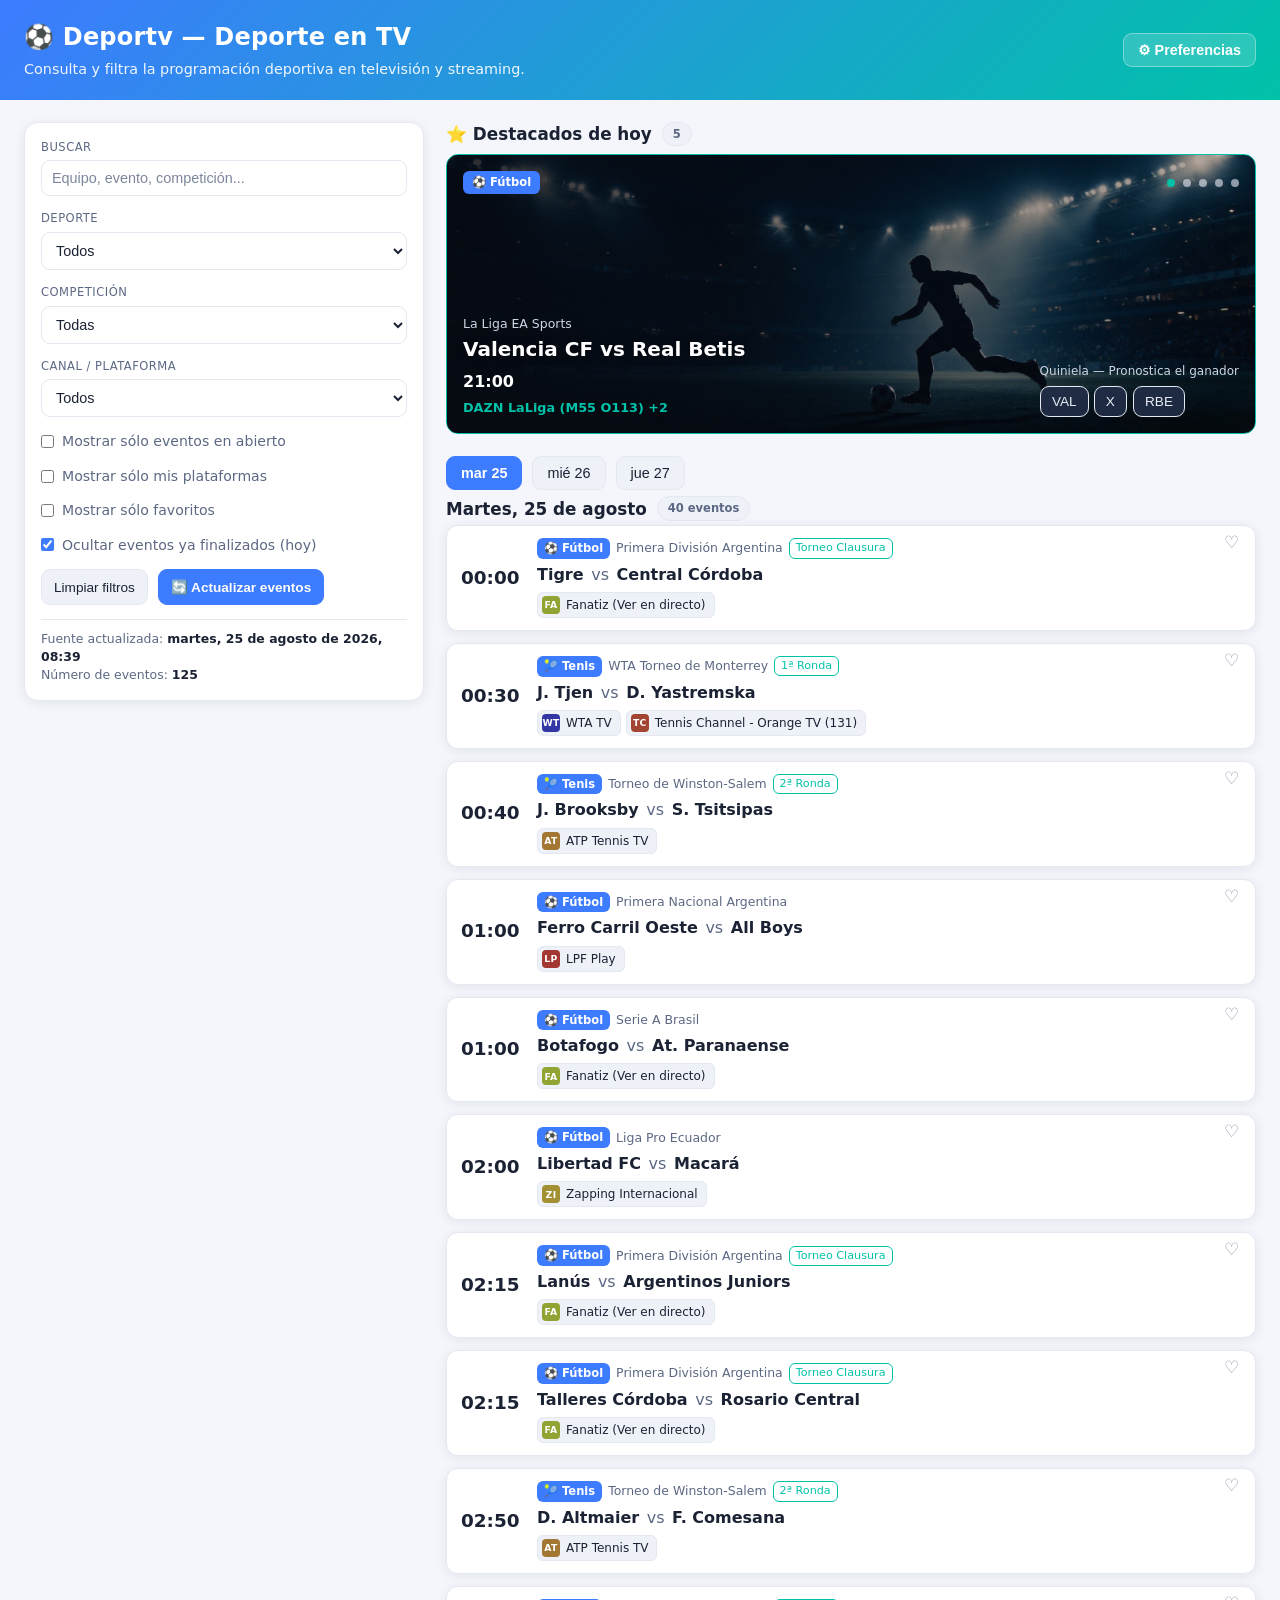
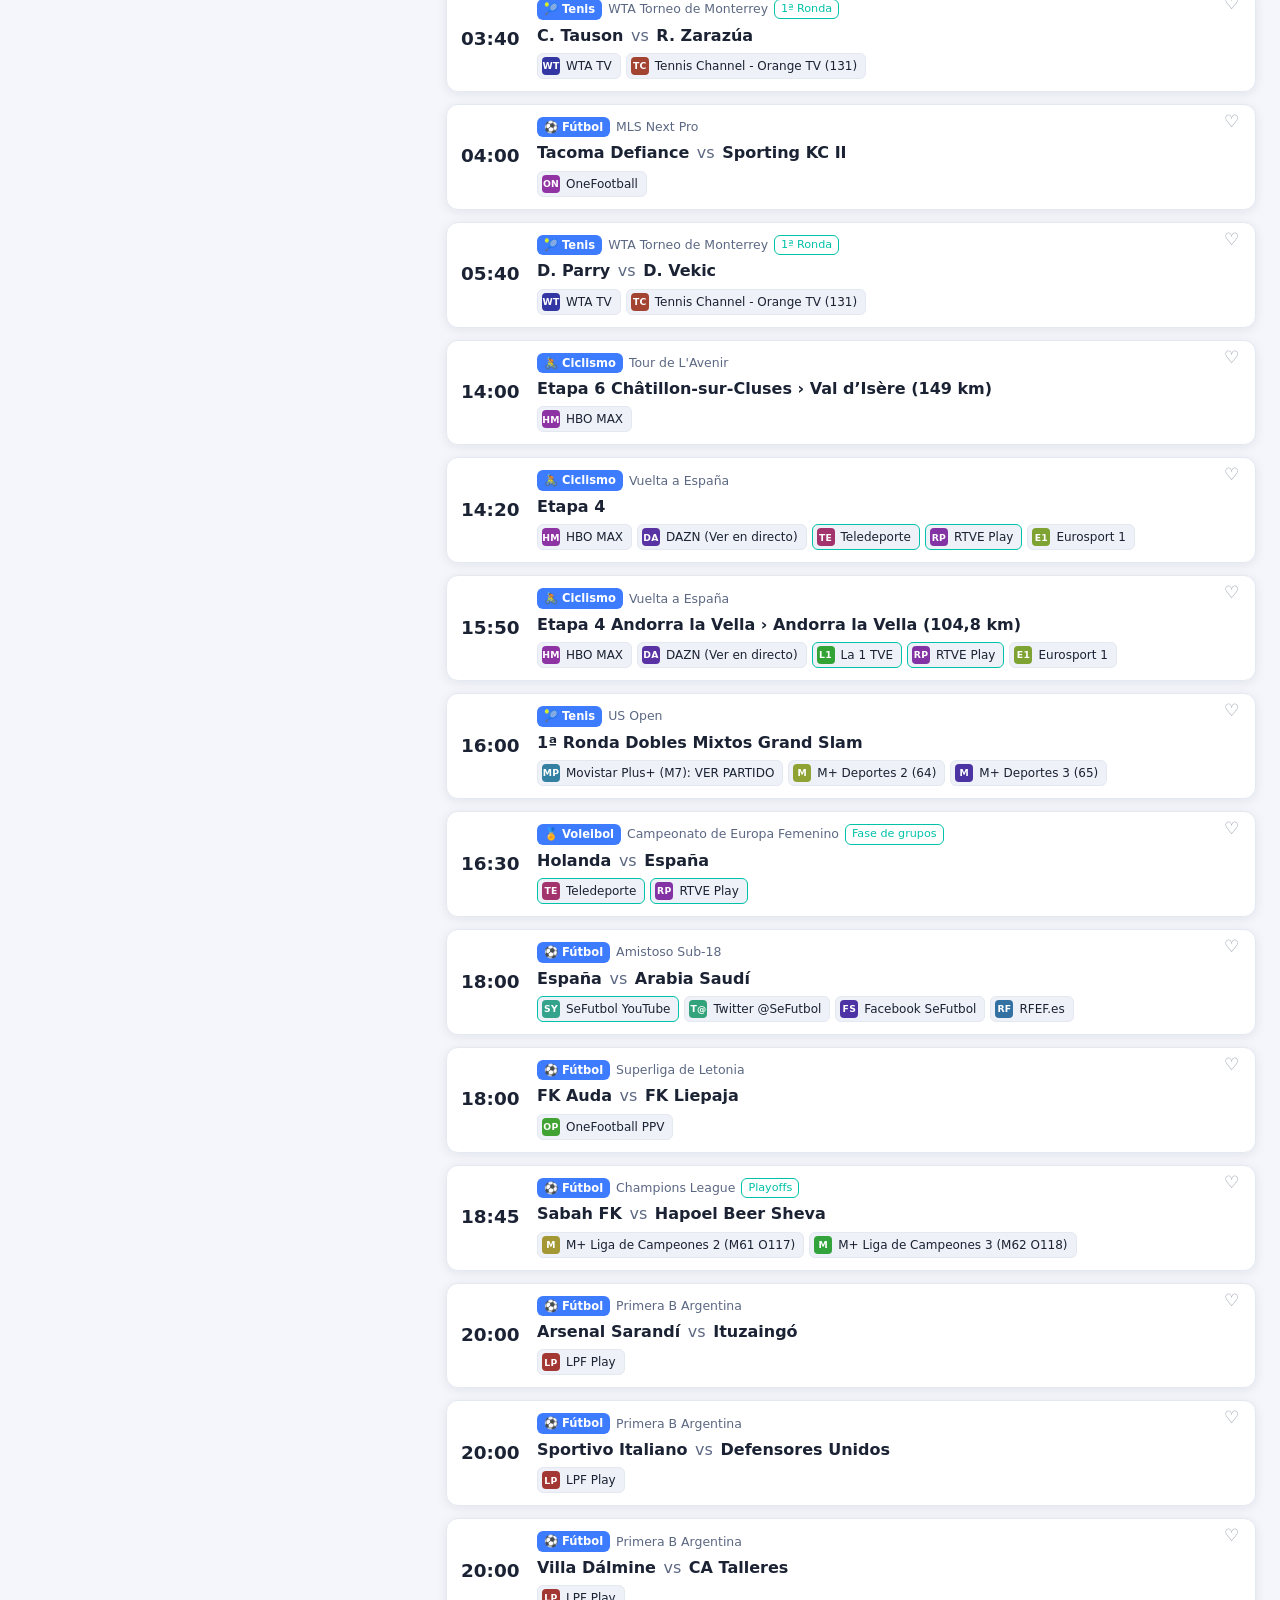
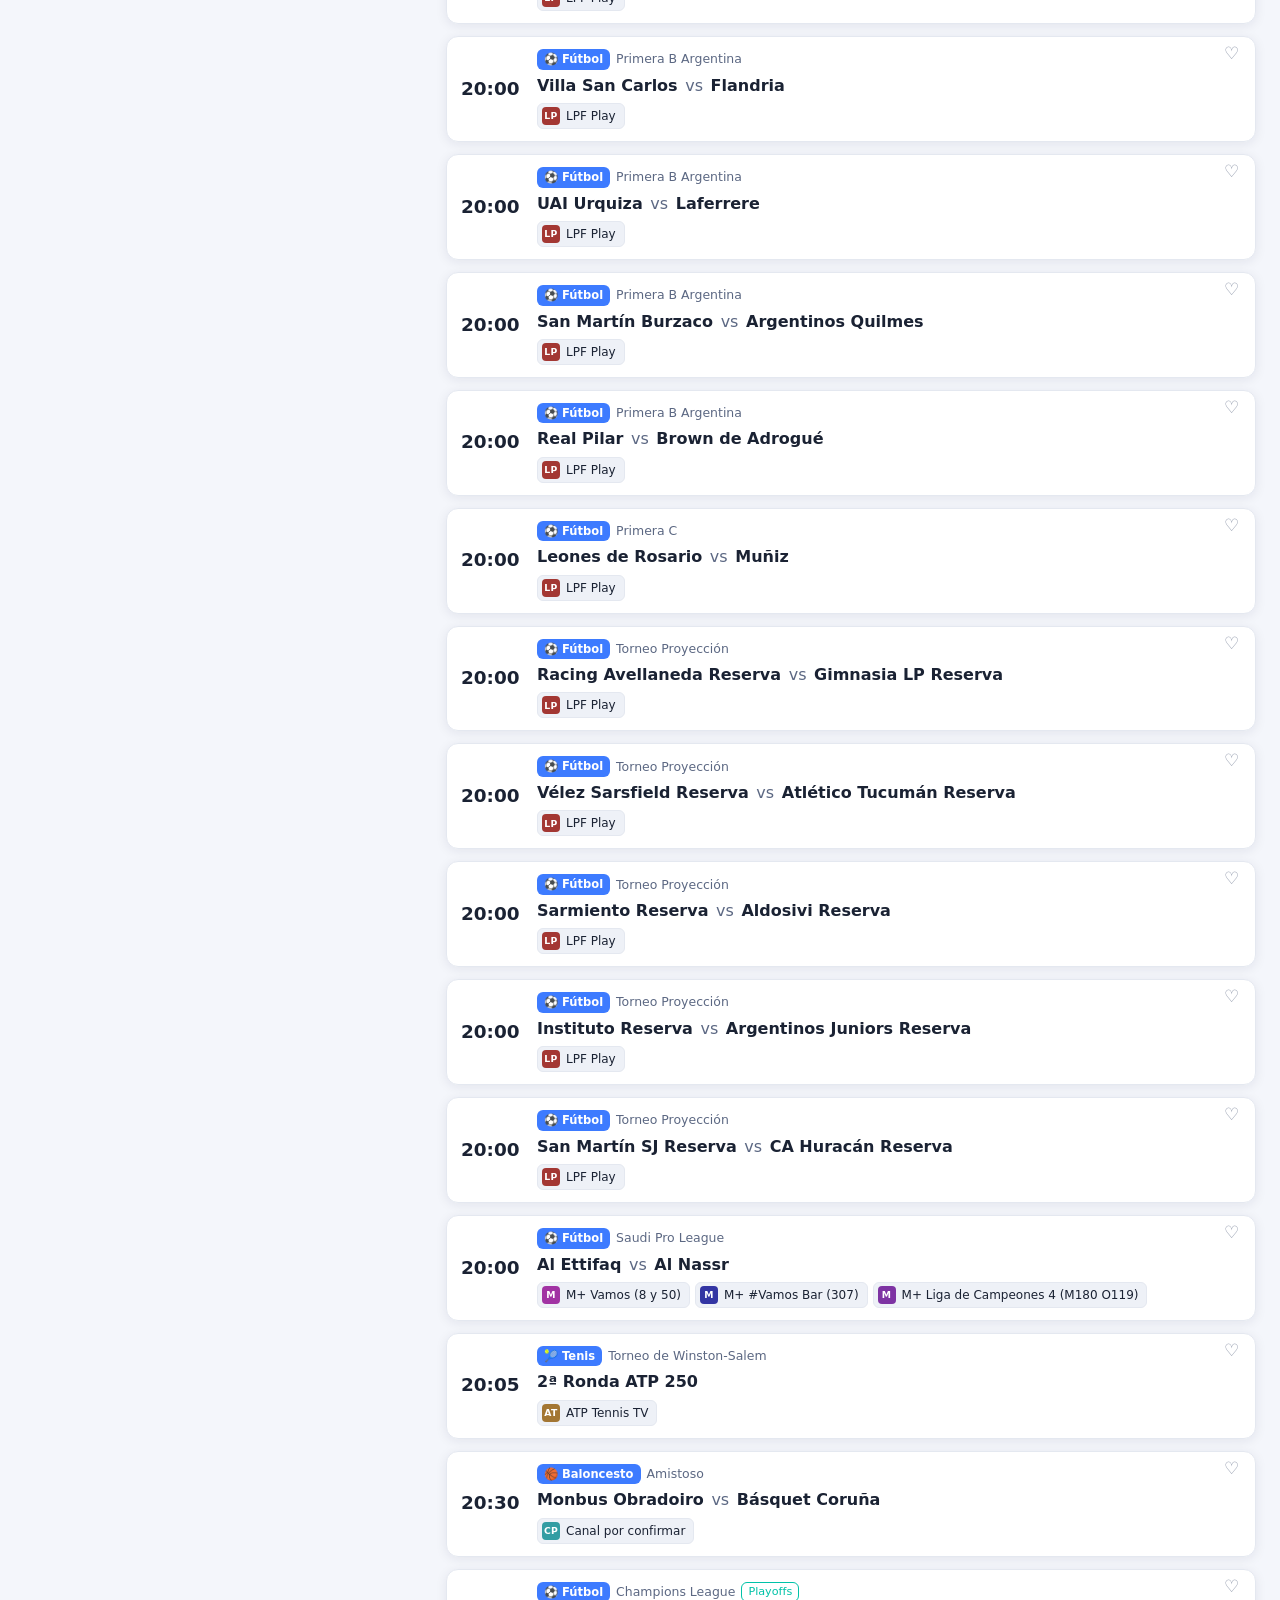
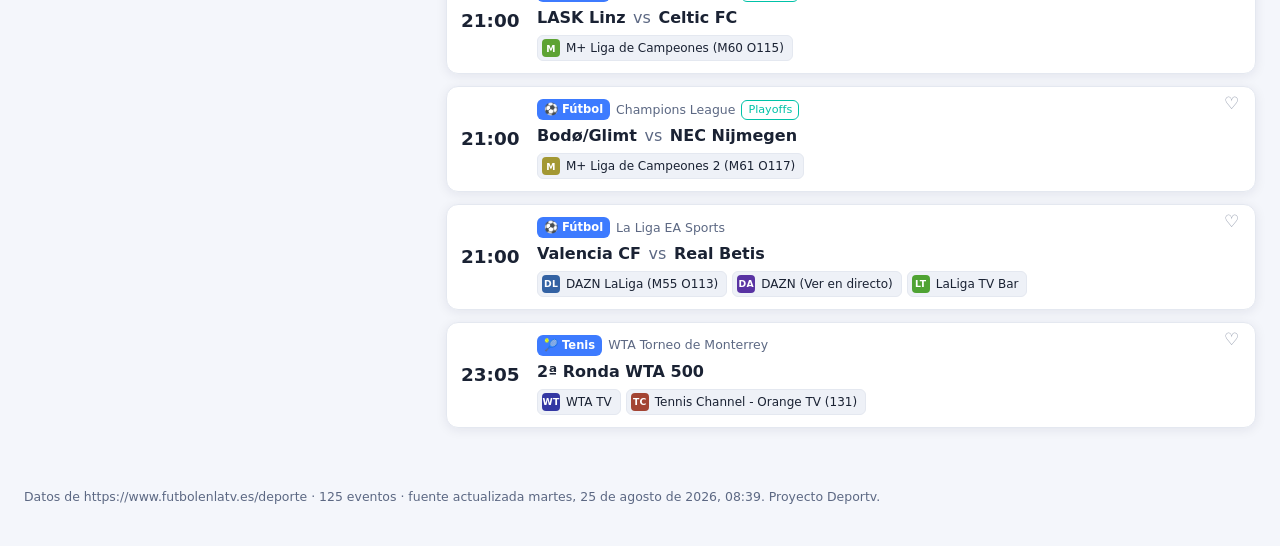
==== index.html @ c032580c "Updated competiciones.json to add 'deporte' field" ====
<!DOCTYPE html>
<html lang="es">
<head>
<meta charset="UTF-8">
<meta name="viewport" content="width=device-width, initial-scale=1.0">
<title>Deportv — Deporte en TV</title>
<style>
  :root{
    --bg:#0f1420; --panel:#161d2e; --card:#1b2436; --line:#2a344a;
    --txt:#e8ecf4; --muted:#9aa6be; --accent:#3d7bff; --accent2:#00c2a8;
    --chip:#243049; --input:#1b2436; --shadow:0 2px 12px rgba(0,0,0,.35);
    --radius:14px; --maxw:1470px;
  }
  /* Tema claro: por preferencia del sistema (si no se ha forzado oscuro)
     o cuando el usuario elige "Claro" en Preferencias. */
  @media (prefers-color-scheme: light){
    :root:not([data-tema="oscuro"]){ --bg:#f4f6fb; --panel:#ffffff; --card:#ffffff; --line:#e4e8f0;
      --txt:#1a2233; --muted:#5c6883; --chip:#eef1f7; --input:#ffffff;
      --shadow:0 2px 12px rgba(20,30,60,.08); }
  }
  :root[data-tema="claro"]{ --bg:#f4f6fb; --panel:#ffffff; --card:#ffffff; --line:#e4e8f0;
    --txt:#1a2233; --muted:#5c6883; --chip:#eef1f7; --input:#ffffff;
    --shadow:0 2px 12px rgba(20,30,60,.08); }
  *{box-sizing:border-box}
  html{scroll-behavior:smooth}
  body{margin:0;font-family:system-ui,-apple-system,"Segoe UI",Roboto,Helvetica,Arial,sans-serif;
    background:var(--bg);color:var(--txt);line-height:1.45}

  /* Header */
  header{background:linear-gradient(135deg,var(--accent),var(--accent2));color:#fff}
  .head-wrap{max-width:var(--maxw);margin:0 auto;padding:20px 24px;display:flex;
    align-items:center;justify-content:space-between;gap:20px;flex-wrap:wrap}
  h1{margin:0;font-size:1.5rem;letter-spacing:.2px}
  .sub{opacity:.92;font-size:.9rem;margin-top:4px}
  nav.top{display:flex;gap:22px}
  nav.top a{color:#fff;text-decoration:none;font-weight:600;font-size:.95rem;opacity:.95}
  nav.top a:hover{text-decoration:underline}
  @media(max-width:640px){ nav.top{display:none} }

  /* Layout */
  main{max-width:var(--maxw);margin:0 auto;padding:22px 24px 60px;
    display:grid;grid-template-columns:400px 1fr;gap:22px;align-items:start}
  @media(max-width:960px){ main{grid-template-columns:1fr} }

  /* Aside filtros */
  aside .panel{background:var(--panel);border:1px solid var(--line);border-radius:var(--radius);
    padding:16px;box-shadow:var(--shadow);position:sticky;top:16px;display:flex;flex-direction:column;gap:14px}
  @media(max-width:960px){ aside .panel{position:static} }
  .campo{display:flex;flex-direction:column;gap:5px}
  .campo label{font-size:.72rem;color:var(--muted);text-transform:uppercase;letter-spacing:.5px}
  input,select{background:var(--input);color:var(--txt);border:1px solid var(--line);
    border-radius:9px;padding:9px 10px;font-size:.9rem;width:100%}
  input::placeholder{color:var(--muted);opacity:.8}
  input:focus,select:focus{outline:2px solid var(--accent);outline-offset:0}
  input[type="checkbox"]{width:auto;flex:0 0 auto;margin:0;accent-color:var(--accent)}
  .switch{display:flex;align-items:center;justify-content:flex-start;gap:8px;
    font-size:.88rem;color:var(--muted);cursor:pointer;user-select:none}
  .acciones{display:flex;gap:10px;flex-wrap:wrap}
  .btn{background:var(--chip);color:var(--txt);border:1px solid var(--line);border-radius:9px;
    padding:9px 12px;font-size:.85rem;cursor:pointer}
  .btn:hover{border-color:var(--accent)}
  .btn-act{background:var(--accent);color:#fff;border-color:var(--accent);font-weight:700}
  .btn-act:hover{filter:brightness(1.08)}
  .btn-act.cargando{opacity:.6;pointer-events:none}
  .meta-src{font-size:.78rem;color:var(--muted);border-top:1px solid var(--line);padding-top:10px}
  .meta-src b{color:var(--txt)}

  .col-main{display:flex;flex-direction:column;gap:22px;min-width:0}

  /* Destacados hero */
  .dest-head{font-size:1.05rem;font-weight:800;display:flex;align-items:center;gap:10px;margin:0 0 8px}
  .hero-wrap{position:relative}
  .hero-track{display:flex;overflow-x:auto;scroll-snap-type:x mandatory;gap:12px;
    scrollbar-width:none}
  .hero-track::-webkit-scrollbar{display:none}
  .hero{position:relative;flex:0 0 100%;scroll-snap-align:center;min-height:280px;
    border-radius:12px;border:1px solid var(--accent2);overflow:hidden;
    background-size:cover;background-position:center;color:#fff;
    display:flex;flex-direction:column;justify-content:space-between;padding:16px}
  .hero::after{content:"";position:absolute;inset:0;
    background:linear-gradient(90deg,rgba(6,10,18,.86) 0%,rgba(6,10,18,.55) 45%,rgba(6,10,18,.25) 100%);z-index:0}
  .hero > *{position:relative;z-index:1}
  .hero-top{display:flex;align-items:center;justify-content:space-between}
  .hero-dots{display:flex;gap:8px}
  .hero-dots i{width:8px;height:8px;border-radius:50%;background:#e8ecf4;opacity:.6;cursor:pointer}
  .hero-dots i.on{background:var(--accent2);opacity:1}
  .hero-body{display:flex;gap:16px;align-items:flex-end;flex-wrap:wrap}
  .hero-details{flex:1 1 380px;min-width:0}
  .hero-comp{font-size:.78rem;color:#cdd6e6}
  .hero-ev{font-size:1.25rem;font-weight:800;margin:2px 0 6px;text-shadow:0 1px 8px rgba(0,0,0,.4)}
  .hero-hora{font-size:1rem;font-weight:700}
  .hero-canales{font-size:.8rem;color:var(--accent2);font-weight:700;margin-top:6px}
  .quiniela{flex:0 0 auto;max-width:60%}
  .quiniela .q-label{font-size:.75rem;color:#cdd6e6;margin-bottom:6px}
  .quiniela .q-btns{display:flex;flex-wrap:wrap;gap:6px}
  .qbtn{background:rgba(36,48,73,.85);color:#e8ecf4;border:1px solid var(--line);border-radius:9px;
    padding:7px 11px;font-size:.85rem;cursor:pointer;backdrop-filter:blur(2px)}
  .qbtn:hover{border-color:var(--accent)}
  .qbtn.sel{background:var(--accent);border-color:var(--accent);color:#fff;font-weight:700}
  .badge-sport{font-size:.72rem;font-weight:700;color:#fff;background:var(--accent);border-radius:6px;padding:3px 9px}

  /* Pestañas de día */
  .tabs{display:flex;gap:10px;margin-bottom:6px}
  .tab{background:var(--chip);color:var(--txt);border:1px solid var(--line);border-radius:9px;
    padding:8px 14px;font-size:.9rem;cursor:pointer}
  .tab.on{background:var(--accent);border-color:var(--accent);color:#fff;font-weight:700}
  .dia-head{display:flex;align-items:center;gap:10px;margin:6px 0 4px}
  .dia-head h2{font-size:1.05rem;font-weight:700;margin:0}
  .pill{font-size:.72rem;font-weight:600;color:var(--muted);background:var(--chip);
    border:1px solid var(--line);border-radius:999px;padding:3px 10px}

  /* Tarjetas de evento */
  .lista{display:flex;flex-direction:column;gap:12px}
  .card{position:relative;background:var(--card);border:1px solid var(--line);border-radius:12px;
    padding:12px 40px 12px 14px;display:grid;grid-template-columns:64px 1fr;gap:12px;
    box-shadow:var(--shadow);transition:border-color .15s}
  .card:hover{border-color:#3a465f}
  .card-fav{position:absolute;top:8px;right:10px;background:none;border:none;cursor:pointer;
    font-size:1.05rem;line-height:1;color:var(--muted);opacity:.7;transition:transform .12s,color .12s,opacity .12s}
  .card-fav:hover{opacity:1;transform:scale(1.12)}
  .card-fav.on{color:#e5484d;opacity:1}
  .hora{font-size:1.15rem;font-weight:700;align-self:center}
  .meta{display:flex;flex-wrap:wrap;gap:6px;align-items:center;margin-bottom:4px}
  .star{font-size:.85rem}
  .sport{font-size:.72rem;font-weight:700;color:#fff;background:var(--accent);border-radius:6px;padding:2px 7px}
  .comp{font-size:.78rem;color:var(--muted)}
  .ronda{font-size:.7rem;color:var(--accent2);border:1px solid var(--accent2);border-radius:6px;padding:1px 6px}
  .evento{font-weight:600;font-size:1rem;margin:1px 0 6px}
  .evento .vs{color:var(--muted);font-weight:400;margin:0 2px}
  .canales{display:flex;flex-wrap:wrap;gap:5px}
  .canal{display:inline-flex;align-items:center;gap:6px;font-size:.75rem;background:var(--chip);
    border:1px solid var(--line);border-radius:6px;padding:3px 8px 3px 4px}
  .canal.mia{background:#134e46;border-color:var(--accent2);color:var(--accent2);font-weight:600}
  .canal.abierto{border-color:var(--accent2)}
  .canal-logo{width:18px;height:18px;border-radius:4px;flex:0 0 auto;object-fit:cover;display:block}
  .canal-logo.mono{display:inline-flex;align-items:center;justify-content:center;
    font-size:.58rem;font-weight:800;color:#fff;letter-spacing:.3px}
  .canal-txt{line-height:1}

  /* Toast (aviso breve) */
  .toast{position:fixed;left:50%;bottom:26px;transform:translateX(-50%) translateY(8px);
    background:var(--card);color:var(--txt);border:1px solid var(--accent2);border-radius:10px;
    padding:11px 18px;font-size:.88rem;box-shadow:0 8px 30px rgba(0,0,0,.4);
    z-index:100;opacity:0;pointer-events:none;transition:opacity .25s,transform .25s}
  .toast.show{opacity:1;transform:translateX(-50%) translateY(0)}
  .vacio{text-align:center;color:var(--muted);padding:40px 10px}

  /* Botón Preferencias (cabecera) */
  .btn-prefs{background:rgba(255,255,255,.16);color:#fff;border:1px solid rgba(255,255,255,.35);
    border-radius:9px;padding:8px 14px;font-size:.9rem;font-weight:600;cursor:pointer}
  .btn-prefs:hover{background:rgba(255,255,255,.26)}

  /* Modal Preferencias */
  .modal-overlay{position:fixed;inset:0;background:rgba(6,10,18,.6);backdrop-filter:blur(2px);
    display:flex;align-items:flex-start;justify-content:center;padding:40px 16px;z-index:50;overflow:auto}
  .modal-overlay[hidden]{display:none}
  .modal{background:var(--panel);border:1px solid var(--line);border-radius:16px;width:100%;
    max-width:640px;box-shadow:0 20px 60px rgba(0,0,0,.5)}
  .modal-head{display:flex;align-items:center;justify-content:space-between;
    padding:16px 20px;border-bottom:1px solid var(--line)}
  .modal-head h2{margin:0;font-size:1.15rem}
  .modal-close{background:var(--chip);border:1px solid var(--line);color:var(--txt);border-radius:8px;
    width:32px;height:32px;font-size:1rem;cursor:pointer}
  .modal-close:hover{border-color:var(--accent)}
  .modal-body{padding:8px 20px 20px}
  .pref-sec{padding:16px 0;border-bottom:1px solid var(--line)}
  .pref-sec:last-child{border-bottom:none}
  .pref-sec h3{margin:0 0 6px;font-size:.95rem}
  .pref-nota{margin:0 0 10px;font-size:.8rem;color:var(--muted)}
  .seg{display:inline-flex;gap:0;border:1px solid var(--line);border-radius:9px;overflow:hidden}
  .seg-btn{background:var(--chip);color:var(--txt);border:none;border-right:1px solid var(--line);
    padding:8px 16px;font-size:.85rem;cursor:pointer}
  .seg-btn:last-child{border-right:none}
  .seg-btn.on{background:var(--accent);color:#fff;font-weight:700}
  .fav-add{display:flex;flex-wrap:wrap;gap:10px;margin-bottom:12px}
  .fav-block{margin-top:10px}
  .fav-label{font-size:.78rem;color:var(--muted);margin-bottom:6px}
  .chips{display:flex;flex-wrap:wrap;gap:7px}
  .chip-fav{display:inline-flex;align-items:center;gap:6px;font-size:.78rem;background:var(--chip);
    border:1px solid var(--line);border-radius:999px;padding:5px 6px 5px 11px}
  .chip-fav button{background:none;border:none;color:var(--muted);cursor:pointer;font-size:.9rem;line-height:1}
  .chip-fav button:hover{color:#e5484d}
  .chips-vacio{font-size:.8rem;color:var(--muted);opacity:.8}
  .btn-danger{background:transparent;border:1px solid #e5484d;color:#e5484d;border-radius:9px;
    padding:9px 12px;font-size:.85rem;cursor:pointer;font-weight:600}
  .btn-danger:hover{background:rgba(229,72,77,.12)}

  .plats-grid{display:flex;flex-wrap:wrap;gap:7px;margin:12px 0}
  .plat{font-size:.78rem;background:var(--chip);border:1px solid var(--line);border-radius:999px;
    padding:5px 11px;cursor:pointer;user-select:none}
  .plat.on{background:#134e46;border-color:var(--accent2);color:var(--accent2);font-weight:600}

  /* Pulido de interacciones y accesibilidad */
  .btn,.tab,.plat,.seg-btn,.qbtn,.modal-close,.btn-prefs,.chip-fav button{
    transition:background .15s,border-color .15s,color .15s,filter .15s}
  button:focus-visible,a:focus-visible,select:focus-visible,input:focus-visible{
    outline:2px solid var(--accent);outline-offset:2px}
  .tabs{flex-wrap:wrap}
  .hero-track{scroll-behavior:smooth}

  /* Responsive fino */
  @media(max-width:640px){
    .head-wrap{padding:16px}
    h1{font-size:1.25rem}
    main{padding:16px 14px 48px}
    .hero-ev{font-size:1.1rem}
  }
  @media(max-width:560px){
    .hero{min-height:230px}
    .quiniela{max-width:100%}
    .modal-body{padding:8px 14px 16px}
    .fav-add{gap:8px}
  }

  footer{max-width:var(--maxw);margin:0 auto;padding:0 24px 40px;color:var(--muted);font-size:.78rem}
</style>
</head>
<body>
<header>
  <div class="head-wrap">
    <div>
      <h1>⚽ Deportv — Deporte en TV</h1>
      <div class="sub">Consulta y filtra la programación deportiva en televisión y streaming.</div>
    </div>
    <button class="btn-prefs" id="abrirPrefs" aria-label="Preferencias">⚙ Preferencias</button>
  </div>
</header>

<main>
  <!-- Aside: filtros -->
  <aside>
    <div class="panel">
      <div class="campo"><label for="q">Buscar</label>
        <input id="q" type="search" placeholder="Equipo, evento, competición..."></div>
      <div class="campo"><label for="fDep">Deporte</label><select id="fDep"></select></div>
      <div class="campo"><label for="fComp">Competición</label><select id="fComp"></select></div>
      <div class="campo"><label for="fCanal">Canal / Plataforma</label><select id="fCanal"></select></div>
      <label class="switch"><input type="checkbox" id="soloAbierto"> Mostrar sólo eventos en abierto</label>
      <label class="switch"><input type="checkbox" id="soloMias"> Mostrar sólo mis plataformas</label>
      <label class="switch"><input type="checkbox" id="soloFav"> Mostrar sólo favoritos</label>
      <label class="switch"><input type="checkbox" id="ocultarFin" checked> Ocultar eventos ya finalizados (hoy)</label>
      <div class="acciones">
        <button class="btn" id="limpiar">Limpiar filtros</button>
        <button class="btn btn-act" id="actualizar">🔄 Actualizar eventos</button>
      </div>
      <div class="meta-src" id="metaSrc">Fuente actualizada: —</div>
    </div>
  </aside>

  <!-- Columna principal -->
  <div class="col-main">
    <!-- Destacados -->
    <section id="destacados">
      <div class="dest-head">⭐ Destacados de hoy <span class="pill" id="destCount"></span></div>
      <div class="hero-wrap">
        <div class="hero-track" id="heroTrack"></div>
      </div>
    </section>

    <!-- Listado con pestañas -->
    <section>
      <div class="tabs" id="tabs"></div>
      <div class="dia-head"><h2 id="diaTitulo">—</h2><span class="pill" id="diaCount"></span></div>
      <div class="lista" id="lista"></div>
      <div class="vacio" id="vacio" style="display:none">No hay eventos para este día con los filtros actuales.</div>
    </section>

  </div>
</main>

<!-- Modal de Preferencias -->
<div class="modal-overlay" id="prefsOverlay" hidden>
  <div class="modal" role="dialog" aria-modal="true" aria-labelledby="prefsTitulo">
    <div class="modal-head">
      <h2 id="prefsTitulo">⚙ Preferencias</h2>
      <button class="modal-close" id="cerrarPrefs" aria-label="Cerrar">✕</button>
    </div>
    <div class="modal-body">

      <section class="pref-sec">
        <h3>🎨 Tema</h3>
        <div class="seg" id="temaSeg">
          <button class="seg-btn" data-tema="auto">Automático</button>
          <button class="seg-btn" data-tema="claro">Claro</button>
          <button class="seg-btn" data-tema="oscuro">Oscuro</button>
        </div>
      </section>

      <section class="pref-sec">
        <h3>🎯 Mis plataformas contratadas</h3>
        <p class="pref-nota">Añade las plataformas que tienes. Úsalo con el filtro
          «Mostrar sólo mis plataformas».</p>
        <select id="addPlat"><option value="">Selecciona una plataforma para añadir</option></select>
        <div class="fav-block">
          <div class="fav-label">Seleccionadas (<span id="nPlat">0</span>)</div>
          <div class="chips" id="platList"></div>
        </div>
      </section>

      <section class="pref-sec">
        <h3>❤ Competiciones favoritas</h3>
        <p class="pref-nota">Añade tus competiciones favoritas (organizadas por deporte).
          Márcalas también con el corazón de cada tarjeta.</p>
        <select id="addFavComp"><option value="">Selecciona una competición para añadir</option></select>
        <div class="fav-block">
          <div class="fav-label">Favoritas (<span id="nFavComp">0</span>)</div>
          <div class="chips" id="favCompList"></div>
        </div>
      </section>

      <section class="pref-sec">
        <h3>🗃 Datos</h3>
        <p class="pref-nota">Borra tus preferencias guardadas (favoritos, plataformas y
          tema) en este navegador.</p>
        <button class="btn btn-danger" id="limpiarCache">🗑 Limpiar preferencias</button>
      </section>

    </div>
  </div>
</div>

<div class="toast" id="toast" role="status" aria-live="polite"></div>

<footer id="pie"></footer>

<script>
/* ===== Datos ===== */
const DATA_EMBEBIDA    = /*__DATA__*/{
  "meta": {
    "fuente": "https://www.futbolenlatv.es/deporte",
    "generado": "2026-08-25T08:39:55",
    "descripcion": "Programacion deportiva en TV extraida de futbolenlatv.es. MVP 0.1.",
    "total_eventos": 125
  },
  "eventos": [
    {
      "deporte": "Fútbol",
      "competicion": "Primera División Argentina",
      "ronda": "Torneo Clausura",
      "evento": "Tigre vs Central Córdoba",
      "local": "Tigre",
      "visitante": "Central Córdoba",
      "fecha": "2026-08-25",
      "hora": "00:00",
      "canales": [
        "Fanatiz (Ver en directo)"
      ]
    },
    {
      "deporte": "Tenis",
      "competicion": "WTA Torneo de Monterrey",
      "ronda": "1ª Ronda",
      "evento": "J. Tjen vs D. Yastremska",
      "local": "J. Tjen",
      "visitante": "D. Yastremska",
      "fecha": "2026-08-25",
      "hora": "00:30",
      "canales": [
        "WTA TV",
        "Tennis Channel - Orange TV (131)"
      ]
    },
    {
      "deporte": "Tenis",
      "competicion": "Torneo de Winston-Salem",
      "ronda": "2ª Ronda",
      "evento": "J. Brooksby vs S. Tsitsipas",
      "local": "J. Brooksby",
      "visitante": "S. Tsitsipas",
      "fecha": "2026-08-25",
      "hora": "00:40",
      "canales": [
        "ATP Tennis TV"
      ]
    },
    {
      "deporte": "Fútbol",
      "competicion": "Primera Nacional Argentina",
      "ronda": null,
      "evento": "Ferro Carril Oeste vs All Boys",
      "local": "Ferro Carril Oeste",
      "visitante": "All Boys",
      "fecha": "2026-08-25",
      "hora": "01:00",
      "canales": [
        "LPF Play"
      ]
    },
    {
      "deporte": "Fútbol",
      "competicion": "Serie A Brasil",
      "ronda": null,
      "evento": "Botafogo vs At. Paranaense",
      "local": "Botafogo",
      "visitante": "At. Paranaense",
      "fecha": "2026-08-25",
      "hora": "01:00",
      "canales": [
        "Fanatiz (Ver en directo)"
      ]
    },
    {
      "deporte": "Fútbol",
      "competicion": "Liga Pro Ecuador",
      "ronda": null,
      "evento": "Libertad FC vs Macará",
      "local": "Libertad FC",
      "visitante": "Macará",
      "fecha": "2026-08-25",
      "hora": "02:00",
      "canales": [
        "Zapping Internacional"
      ]
    },
    {
      "deporte": "Fútbol",
      "competicion": "Primera División Argentina",
      "ronda": "Torneo Clausura",
      "evento": "Lanús vs Argentinos Juniors",
      "local": "Lanús",
      "visitante": "Argentinos Juniors",
      "fecha": "2026-08-25",
      "hora": "02:15",
      "canales": [
        "Fanatiz (Ver en directo)"
      ]
    },
    {
      "deporte": "Fútbol",
      "competicion": "Primera División Argentina",
      "ronda": "Torneo Clausura",
      "evento": "Talleres Córdoba vs Rosario Central",
      "local": "Talleres Córdoba",
      "visitante": "Rosario Central",
      "fecha": "2026-08-25",
      "hora": "02:15",
      "canales": [
        "Fanatiz (Ver en directo)"
      ]
    },
    {
      "deporte": "Tenis",
      "competicion": "Torneo de Winston-Salem",
      "ronda": "2ª Ronda",
      "evento": "D. Altmaier vs F. Comesana",
      "local": "D. Altmaier",
      "visitante": "F. Comesana",
      "fecha": "2026-08-25",
      "hora": "02:50",
      "canales": [
        "ATP Tennis TV"
      ]
    },
    {
      "deporte": "Tenis",
      "competicion": "WTA Torneo de Monterrey",
      "ronda": "1ª Ronda",
      "evento": "C. Tauson vs R. Zarazúa",
      "local": "C. Tauson",
      "visitante": "R. Zarazúa",
      "fecha": "2026-08-25",
      "hora": "03:40",
      "canales": [
        "WTA TV",
        "Tennis Channel - Orange TV (131)"
      ]
    },
    {
      "deporte": "Fútbol",
      "competicion": "MLS Next Pro",
      "ronda": null,
      "evento": "Tacoma Defiance vs Sporting KC II",
      "local": "Tacoma Defiance",
      "visitante": "Sporting KC II",
      "fecha": "2026-08-25",
      "hora": "04:00",
      "canales": [
        "OneFootball"
      ]
    },
    {
      "deporte": "Tenis",
      "competicion": "WTA Torneo de Monterrey",
      "ronda": "1ª Ronda",
      "evento": "D. Parry vs D. Vekic",
      "local": "D. Parry",
      "visitante": "D. Vekic",
      "fecha": "2026-08-25",
      "hora": "05:40",
      "canales": [
        "WTA TV",
        "Tennis Channel - Orange TV (131)"
      ]
    },
    {
      "deporte": "Ciclismo",
      "competicion": "Tour de L'Avenir",
      "ronda": null,
      "evento": "Etapa 6 Châtillon-sur-Cluses › Val d’Isère (149 km)",
      "local": null,
      "visitante": null,
      "fecha": "2026-08-25",
      "hora": "14:00",
      "canales": [
        "HBO MAX"
      ]
    },
    {
      "deporte": "Ciclismo",
      "competicion": "Vuelta a España",
      "ronda": null,
      "evento": "Etapa 4",
      "local": null,
      "visitante": null,
      "fecha": "2026-08-25",
      "hora": "14:20",
      "canales": [
        "HBO MAX",
        "DAZN (Ver en directo)",
        "Teledeporte",
        "RTVE Play",
        "Eurosport 1"
      ]
    },
    {
      "deporte": "Ciclismo",
      "competicion": "Vuelta a España",
      "ronda": null,
      "evento": "Etapa 4 Andorra la Vella › Andorra la Vella (104,8 km)",
      "local": null,
      "visitante": null,
      "fecha": "2026-08-25",
      "hora": "15:50",
      "canales": [
        "HBO MAX",
        "DAZN (Ver en directo)",
        "La 1 TVE",
        "RTVE Play",
        "Eurosport 1"
      ]
    },
    {
      "deporte": "Tenis",
      "competicion": "US Open",
      "ronda": null,
      "evento": "1ª Ronda Dobles Mixtos Grand Slam",
      "local": null,
      "visitante": null,
      "fecha": "2026-08-25",
      "hora": "16:00",
      "canales": [
        "Movistar Plus+ (M7): VER PARTIDO",
        "M+ Deportes 2 (64)",
        "M+ Deportes 3 (65)"
      ]
    },
    {
      "deporte": "Voleibol",
      "competicion": "Campeonato de Europa Femenino",
      "ronda": "Fase de grupos",
      "evento": "Holanda vs España",
      "local": "Holanda",
      "visitante": "España",
      "fecha": "2026-08-25",
      "hora": "16:30",
      "canales": [
        "Teledeporte",
        "RTVE Play"
      ]
    },
    {
      "deporte": "Fútbol",
      "competicion": "Amistoso Sub-18",
      "ronda": null,
      "evento": "España vs Arabia Saudí",
      "local": "España",
      "visitante": "Arabia Saudí",
      "fecha": "2026-08-25",
      "hora": "18:00",
      "canales": [
        "SeFutbol YouTube",
        "Twitter @SeFutbol",
        "Facebook SeFutbol",
        "RFEF.es"
      ]
    },
    {
      "deporte": "Fútbol",
      "competicion": "Superliga de Letonia",
      "ronda": null,
      "evento": "FK Auda vs FK Liepaja",
      "local": "FK Auda",
      "visitante": "FK Liepaja",
      "fecha": "2026-08-25",
      "hora": "18:00",
      "canales": [
        "OneFootball PPV"
      ]
    },
    {
      "deporte": "Fútbol",
      "competicion": "Champions League",
      "ronda": "Playoffs",
      "evento": "Sabah FK vs Hapoel Beer Sheva",
      "local": "Sabah FK",
      "visitante": "Hapoel Beer Sheva",
      "fecha": "2026-08-25",
      "hora": "18:45",
      "canales": [
        "M+ Liga de Campeones 2 (M61 O117)",
        "M+ Liga de Campeones 3 (M62 O118)"
      ]
    },
    {
      "deporte": "Fútbol",
      "competicion": "Primera B Argentina",
      "ronda": null,
      "evento": "Arsenal Sarandí vs Ituzaingó",
      "local": "Arsenal Sarandí",
      "visitante": "Ituzaingó",
      "fecha": "2026-08-25",
      "hora": "20:00",
      "canales": [
        "LPF Play"
      ]
    },
    {
      "deporte": "Fútbol",
      "competicion": "Primera B Argentina",
      "ronda": null,
      "evento": "Sportivo Italiano vs Defensores Unidos",
      "local": "Sportivo Italiano",
      "visitante": "Defensores Unidos",
      "fecha": "2026-08-25",
      "hora": "20:00",
      "canales": [
        "LPF Play"
      ]
    },
    {
      "deporte": "Fútbol",
      "competicion": "Primera B Argentina",
      "ronda": null,
      "evento": "Villa Dálmine vs CA Talleres",
      "local": "Villa Dálmine",
      "visitante": "CA Talleres",
      "fecha": "2026-08-25",
      "hora": "20:00",
      "canales": [
        "LPF Play"
      ]
    },
    {
      "deporte": "Fútbol",
      "competicion": "Primera B Argentina",
      "ronda": null,
      "evento": "Villa San Carlos vs Flandria",
      "local": "Villa San Carlos",
      "visitante": "Flandria",
      "fecha": "2026-08-25",
      "hora": "20:00",
      "canales": [
        "LPF Play"
      ]
    },
    {
      "deporte": "Fútbol",
      "competicion": "Primera B Argentina",
      "ronda": null,
      "evento": "UAI Urquiza vs Laferrere",
      "local": "UAI Urquiza",
      "visitante": "Laferrere",
      "fecha": "2026-08-25",
      "hora": "20:00",
      "canales": [
        "LPF Play"
      ]
    },
    {
      "deporte": "Fútbol",
      "competicion": "Primera B Argentina",
      "ronda": null,
      "evento": "San Martín Burzaco vs Argentinos Quilmes",
      "local": "San Martín Burzaco",
      "visitante": "Argentinos Quilmes",
      "fecha": "2026-08-25",
      "hora": "20:00",
      "canales": [
        "LPF Play"
      ]
    },
    {
      "deporte": "Fútbol",
      "competicion": "Primera B Argentina",
      "ronda": null,
      "evento": "Real Pilar vs Brown de Adrogué",
      "local": "Real Pilar",
      "visitante": "Brown de Adrogué",
      "fecha": "2026-08-25",
      "hora": "20:00",
      "canales": [
        "LPF Play"
      ]
    },
    {
      "deporte": "Fútbol",
      "competicion": "Primera C",
      "ronda": null,
      "evento": "Leones de Rosario vs Muñiz",
      "local": "Leones de Rosario",
      "visitante": "Muñiz",
      "fecha": "2026-08-25",
      "hora": "20:00",
      "canales": [
        "LPF Play"
      ]
    },
    {
      "deporte": "Fútbol",
      "competicion": "Torneo Proyección",
      "ronda": null,
      "evento": "Racing Avellaneda Reserva vs Gimnasia LP Reserva",
      "local": "Racing Avellaneda Reserva",
      "visitante": "Gimnasia LP Reserva",
      "fecha": "2026-08-25",
      "hora": "20:00",
      "canales": [
        "LPF Play"
      ]
    },
    {
      "deporte": "Fútbol",
      "competicion": "Torneo Proyección",
      "ronda": null,
      "evento": "Vélez Sarsfield Reserva vs Atlético Tucumán Reserva",
      "local": "Vélez Sarsfield Reserva",
      "visitante": "Atlético Tucumán Reserva",
      "fecha": "2026-08-25",
      "hora": "20:00",
      "canales": [
        "LPF Play"
      ]
    },
    {
      "deporte": "Fútbol",
      "competicion": "Torneo Proyección",
      "ronda": null,
      "evento": "Sarmiento Reserva vs Aldosivi Reserva",
      "local": "Sarmiento Reserva",
      "visitante": "Aldosivi Reserva",
      "fecha": "2026-08-25",
      "hora": "20:00",
      "canales": [
        "LPF Play"
      ]
    },
    {
      "deporte": "Fútbol",
      "competicion": "Torneo Proyección",
      "ronda": null,
      "evento": "Instituto Reserva vs Argentinos Juniors Reserva",
      "local": "Instituto Reserva",
      "visitante": "Argentinos Juniors Reserva",
      "fecha": "2026-08-25",
      "hora": "20:00",
      "canales": [
        "LPF Play"
      ]
    },
    {
      "deporte": "Fútbol",
      "competicion": "Torneo Proyección",
      "ronda": null,
      "evento": "San Martín SJ Reserva vs CA Huracán Reserva",
      "local": "San Martín SJ Reserva",
      "visitante": "CA Huracán Reserva",
      "fecha": "2026-08-25",
      "hora": "20:00",
      "canales": [
        "LPF Play"
      ]
    },
    {
      "deporte": "Fútbol",
      "competicion": "Saudi Pro League",
      "ronda": null,
      "evento": "Al Ettifaq vs Al Nassr",
      "local": "Al Ettifaq",
      "visitante": "Al Nassr",
      "fecha": "2026-08-25",
      "hora": "20:00",
      "canales": [
        "M+ Vamos (8 y 50)",
        "M+ #Vamos Bar (307)",
        "M+ Liga de Campeones 4 (M180 O119)"
      ]
    },
    {
      "deporte": "Tenis",
      "competicion": "Torneo de Winston-Salem",
      "ronda": null,
      "evento": "2ª Ronda ATP 250",
      "local": null,
      "visitante": null,
      "fecha": "2026-08-25",
      "hora": "20:05",
      "canales": [
        "ATP Tennis TV"
      ]
    },
    {
      "deporte": "Baloncesto",
      "competicion": "Amistoso",
      "ronda": null,
      "evento": "Monbus Obradoiro vs Básquet Coruña",
      "local": "Monbus Obradoiro",
      "visitante": "Básquet Coruña",
      "fecha": "2026-08-25",
      "hora": "20:30",
      "canales": [
        "Canal por confirmar"
      ]
    },
    {
      "deporte": "Fútbol",
      "competicion": "Champions League",
      "ronda": "Playoffs",
      "evento": "LASK Linz vs Celtic FC",
      "local": "LASK Linz",
      "visitante": "Celtic FC",
      "fecha": "2026-08-25",
      "hora": "21:00",
      "canales": [
        "M+ Liga de Campeones (M60 O115)"
      ]
    },
    {
      "deporte": "Fútbol",
      "competicion": "Champions League",
      "ronda": "Playoffs",
      "evento": "Bodø/Glimt vs NEC Nijmegen",
      "local": "Bodø/Glimt",
      "visitante": "NEC Nijmegen",
      "fecha": "2026-08-25",
      "hora": "21:00",
      "canales": [
        "M+ Liga de Campeones 2 (M61 O117)"
      ]
    },
    {
      "deporte": "Fútbol",
      "competicion": "La Liga EA Sports",
      "ronda": null,
      "evento": "Valencia CF vs Real Betis",
      "local": "Valencia CF",
      "visitante": "Real Betis",
      "fecha": "2026-08-25",
      "hora": "21:00",
      "canales": [
        "DAZN LaLiga (M55 O113)",
        "DAZN (Ver en directo)",
        "LaLiga TV Bar"
      ]
    },
    {
      "deporte": "Tenis",
      "competicion": "WTA Torneo de Monterrey",
      "ronda": null,
      "evento": "2ª Ronda WTA 500",
      "local": null,
      "visitante": null,
      "fecha": "2026-08-25",
      "hora": "23:05",
      "canales": [
        "WTA TV",
        "Tennis Channel - Orange TV (131)"
      ]
    },
    {
      "deporte": "Fútbol",
      "competicion": "Primera Nacional Argentina",
      "ronda": null,
      "evento": "Deportivo Madryn vs Godoy Cruz",
      "local": "Deportivo Madryn",
      "visitante": "Godoy Cruz",
      "fecha": "2026-08-26",
      "hora": "00:00",
      "canales": [
        "LPF Play"
      ]
    },
    {
      "deporte": "Fútbol",
      "competicion": "Primera B Argentina",
      "ronda": null,
      "evento": "Excursionistas vs Argentino Merlo",
      "local": "Excursionistas",
      "visitante": "Argentino Merlo",
      "fecha": "2026-08-26",
      "hora": "01:00",
      "canales": [
        "LPF Play"
      ]
    },
    {
      "deporte": "Fútbol",
      "competicion": "Liga Femenina Dimayor",
      "ronda": null,
      "evento": "Santa Fe Femenino vs Orsomarso Femenino",
      "local": "Santa Fe Femenino",
      "visitante": "Orsomarso Femenino",
      "fecha": "2026-08-26",
      "hora": "01:00",
      "canales": [
        "Win Sports TV YouTube"
      ]
    },
    {
      "deporte": "Fútbol",
      "competicion": "Copa do Brasil",
      "ronda": null,
      "evento": "Cruzeiro vs Atlético Mineiro",
      "local": "Cruzeiro",
      "visitante": "Atlético Mineiro",
      "fecha": "2026-08-26",
      "hora": "02:00",
      "canales": [
        "OneFootball PPV",
        "OneFootball"
      ]
    },
    {
      "deporte": "Fútbol",
      "competicion": "Torneo Proyección",
      "ronda": null,
      "evento": "River Plate Reserva vs Unión Santa Fe Reserva",
      "local": "River Plate Reserva",
      "visitante": "Unión Santa Fe Reserva",
      "fecha": "2026-08-26",
      "hora": "02:00",
      "canales": [
        "LPF Play"
      ]
    },
    {
      "deporte": "MMA",
      "competicion": "Dana White Contender Series",
      "ronda": null,
      "evento": "Semana 3",
      "local": null,
      "visitante": null,
      "fecha": "2026-08-26",
      "hora": "02:00",
      "canales": [
        "HBO MAX"
      ]
    },
    {
      "deporte": "Fútbol",
      "competicion": "Liga Colombiana",
      "ronda": null,
      "evento": "Cúcuta vs Alianza",
      "local": "Cúcuta",
      "visitante": "Alianza",
      "fecha": "2026-08-26",
      "hora": "03:00",
      "canales": [
        "RCN Nuestra Tele"
      ]
    },
    {
      "deporte": "Fútbol",
      "competicion": "Liga Colombiana",
      "ronda": null,
      "evento": "Deportivo Pereira vs Jaguares FC",
      "local": "Deportivo Pereira",
      "visitante": "Jaguares FC",
      "fecha": "2026-08-26",
      "hora": "03:05",
      "canales": [
        "RCN Nuestra Tele"
      ]
    },
    {
      "deporte": "Fútbol",
      "competicion": "CONCACAF Central American Cup",
      "ronda": null,
      "evento": "CSD Municipal vs Motagua",
      "local": "CSD Municipal",
      "visitante": "Motagua",
      "fecha": "2026-08-26",
      "hora": "04:30",
      "canales": [
        "CONCACAF YouTube"
      ]
    },
    {
      "deporte": "Fútbol",
      "competicion": "CONCACAF Central American Cup",
      "ronda": null,
      "evento": "Cartaginés vs CD FAS",
      "local": "Cartaginés",
      "visitante": "CD FAS",
      "fecha": "2026-08-26",
      "hora": "04:30",
      "canales": [
        "CONCACAF YouTube"
      ]
    },
    {
      "deporte": "Fútbol",
      "competicion": "Juegos Mediterráneos",
      "ronda": "Fase de grupos",
      "evento": "Turquía vs Túnez",
      "local": "Turquía",
      "visitante": "Túnez",
      "fecha": "2026-08-26",
      "hora": "10:30",
      "canales": [
        "Eurovision Sports TV"
      ]
    },
    {
      "deporte": "Fútbol",
      "competicion": "Juegos Mediterráneos",
      "ronda": "Fase de grupos",
      "evento": "Macedonia Norte vs Marruecos",
      "local": "Macedonia Norte",
      "visitante": "Marruecos",
      "fecha": "2026-08-26",
      "hora": "10:30",
      "canales": [
        "Eurovision Sports TV"
      ]
    },
    {
      "deporte": "Voleibol",
      "competicion": "Campeonato de Europa Femenino",
      "ronda": "Fase de grupos",
      "evento": "España vs Portugal",
      "local": "España",
      "visitante": "Portugal",
      "fecha": "2026-08-26",
      "hora": "13:30",
      "canales": [
        "Teledeporte",
        "RTVE Play"
      ]
    },
    {
      "deporte": "Ciclismo",
      "competicion": "Vuelta a España",
      "ronda": null,
      "evento": "Etapa 5",
      "local": null,
      "visitante": null,
      "fecha": "2026-08-26",
      "hora": "14:30",
      "canales": [
        "HBO MAX",
        "DAZN (Ver en directo)",
        "Teledeporte",
        "RTVE Play",
        "Eurosport 1"
      ]
    },
    {
      "deporte": "Ciclismo",
      "competicion": "Tour de L'Avenir",
      "ronda": null,
      "evento": "Etapa 7 Strambino › Ceresole Reale Lago Serrù (130 km)",
      "local": null,
      "visitante": null,
      "fecha": "2026-08-26",
      "hora": "14:30",
      "canales": [
        "HBO MAX"
      ]
    },
    {
      "deporte": "Fútbol",
      "competicion": "ASEAN Cup",
      "ronda": null,
      "evento": "Vietnam vs Tailandia",
      "local": "Vietnam",
      "visitante": "Tailandia",
      "fecha": "2026-08-26",
      "hora": "15:00",
      "canales": [
        "OneFootball PPV"
      ]
    },
    {
      "deporte": "Atletismo",
      "competicion": "IAAF Diamond League",
      "ronda": null,
      "evento": "Zurich (Suiza) Pértiga Femenina",
      "local": null,
      "visitante": null,
      "fecha": "2026-08-26",
      "hora": "17:30",
      "canales": [
        "M+ Vamos (8 y 50)",
        "M+ #Vamos Bar (307)",
        "M+ Deportes (63)"
      ]
    },
    {
      "deporte": "Fútbol",
      "competicion": "Primera B Argentina",
      "ronda": null,
      "evento": "Deportivo Camioneros vs Comunicaciones",
      "local": "Deportivo Camioneros",
      "visitante": "Comunicaciones",
      "fecha": "2026-08-26",
      "hora": "18:00",
      "canales": [
        "LPF Play"
      ]
    },
    {
      "deporte": "Fútbol",
      "competicion": "Champions League Femenina",
      "ronda": "Playoffs",
      "evento": "Ajax Femenino vs Real Madrid Femenino",
      "local": "Ajax Femenino",
      "visitante": "Real Madrid Femenino",
      "fecha": "2026-08-26",
      "hora": "19:30",
      "canales": [
        "Canal por confirmar"
      ]
    },
    {
      "deporte": "Fútbol",
      "competicion": "Champions League Femenina",
      "ronda": "Playoffs",
      "evento": "Chelsea Femenino vs Real Sociedad Femenino",
      "local": "Chelsea Femenino",
      "visitante": "Real Sociedad Femenino",
      "fecha": "2026-08-26",
      "hora": "19:45",
      "canales": [
        "Canal por confirmar"
      ]
    },
    {
      "deporte": "Fútbol",
      "competicion": "Primera B Argentina",
      "ronda": null,
      "evento": "CSD Liniers vs Dep. Armenio",
      "local": "CSD Liniers",
      "visitante": "Dep. Armenio",
      "fecha": "2026-08-26",
      "hora": "20:00",
      "canales": [
        "LPF Play"
      ]
    },
    {
      "deporte": "Fútbol",
      "competicion": "Primera Nacional Argentina",
      "ronda": null,
      "evento": "San Martín SJ vs Nueva Chicago",
      "local": "San Martín SJ",
      "visitante": "Nueva Chicago",
      "fecha": "2026-08-26",
      "hora": "20:00",
      "canales": [
        "LPF Play"
      ]
    },
    {
      "deporte": "Fútbol",
      "competicion": "Primera Nacional Argentina",
      "ronda": null,
      "evento": "Acassuso vs San Telmo",
      "local": "Acassuso",
      "visitante": "San Telmo",
      "fecha": "2026-08-26",
      "hora": "20:00",
      "canales": [
        "LPF Play"
      ]
    },
    {
      "deporte": "Fútbol",
      "competicion": "Primera Nacional Argentina",
      "ronda": null,
      "evento": "Chaco For Ever vs San Miguel",
      "local": "Chaco For Ever",
      "visitante": "San Miguel",
      "fecha": "2026-08-26",
      "hora": "20:00",
      "canales": [
        "LPF Play"
      ]
    },
    {
      "deporte": "Fútbol",
      "competicion": "Torneo Proyección",
      "ronda": null,
      "evento": "Banfield Reserva vs Talleres Córdoba Reserva",
      "local": "Banfield Reserva",
      "visitante": "Talleres Córdoba Reserva",
      "fecha": "2026-08-26",
      "hora": "20:00",
      "canales": [
        "LPF Play"
      ]
    },
    {
      "deporte": "Fútbol",
      "competicion": "Torneo Proyección",
      "ronda": null,
      "evento": "Estudiantes LP Reserva vs Boca Juniors Reserva",
      "local": "Estudiantes LP Reserva",
      "visitante": "Boca Juniors Reserva",
      "fecha": "2026-08-26",
      "hora": "20:00",
      "canales": [
        "LPF Play"
      ]
    },
    {
      "deporte": "Fútbol",
      "competicion": "Torneo Proyección",
      "ronda": null,
      "evento": "San Lorenzo Reserva vs Godoy Cruz Reserva",
      "local": "San Lorenzo Reserva",
      "visitante": "Godoy Cruz Reserva",
      "fecha": "2026-08-26",
      "hora": "20:00",
      "canales": [
        "LPF Play"
      ]
    },
    {
      "deporte": "Fútbol",
      "competicion": "Torneo Proyección",
      "ronda": null,
      "evento": "CA Colón Reserva vs Lanús Reserva",
      "local": "CA Colón Reserva",
      "visitante": "Lanús Reserva",
      "fecha": "2026-08-26",
      "hora": "20:00",
      "canales": [
        "LPF Play"
      ]
    },
    {
      "deporte": "Fútbol",
      "competicion": "Torneo Proyección",
      "ronda": null,
      "evento": "Platense Reserva vs At. Rafaela Reserva",
      "local": "Platense Reserva",
      "visitante": "At. Rafaela Reserva",
      "fecha": "2026-08-26",
      "hora": "20:00",
      "canales": [
        "LPF Play"
      ]
    },
    {
      "deporte": "Fútbol",
      "competicion": "Torneo Proyección",
      "ronda": null,
      "evento": "Quilmes Reserva vs Independiente Reserva",
      "local": "Quilmes Reserva",
      "visitante": "Independiente Reserva",
      "fecha": "2026-08-26",
      "hora": "20:00",
      "canales": [
        "LPF Play"
      ]
    },
    {
      "deporte": "Tenis",
      "competicion": "Torneo de Winston-Salem",
      "ronda": null,
      "evento": "3ª Ronda ATP 250",
      "local": null,
      "visitante": null,
      "fecha": "2026-08-26",
      "hora": "20:05",
      "canales": [
        "ATP Tennis TV"
      ]
    },
    {
      "deporte": "Fútbol",
      "competicion": "Primera Nacional Argentina",
      "ronda": null,
      "evento": "Patronato vs CA Atlanta",
      "local": "Patronato",
      "visitante": "CA Atlanta",
      "fecha": "2026-08-26",
      "hora": "20:30",
      "canales": [
        "LPF Play"
      ]
    },
    {
      "deporte": "Fútbol",
      "competicion": "Champions League",
      "ronda": "Playoffs",
      "evento": "O. Lyonnais vs Fenerbahçe",
      "local": "O. Lyonnais",
      "visitante": "Fenerbahçe",
      "fecha": "2026-08-26",
      "hora": "21:00",
      "canales": [
        "M+ Liga de Campeones (M60 O115)"
      ]
    },
    {
      "deporte": "Fútbol",
      "competicion": "Champions League",
      "ronda": "Playoffs",
      "evento": "AEK FC vs Levski Sofia",
      "local": "AEK FC",
      "visitante": "Levski Sofia",
      "fecha": "2026-08-26",
      "hora": "21:00",
      "canales": [
        "M+ Liga de Campeones 3 (M62 O118)"
      ]
    },
    {
      "deporte": "Fútbol",
      "competicion": "Champions League",
      "ronda": "Playoffs",
      "evento": "Viking FK vs GNK Dinamo Zagreb",
      "local": "Viking FK",
      "visitante": "GNK Dinamo Zagreb",
      "fecha": "2026-08-26",
      "hora": "21:00",
      "canales": [
        "M+ Liga de Campeones 2 (M61 O117)"
      ]
    },
    {
      "deporte": "Fútbol",
      "competicion": "Champions League",
      "ronda": "Playoffs",
      "evento": "NK Celje vs Slovan Bratislava",
      "local": "NK Celje",
      "visitante": "Slovan Bratislava",
      "fecha": "2026-08-26",
      "hora": "21:00",
      "canales": [
        "M+ Liga de Campeones 4 (M180 O119)"
      ]
    },
    {
      "deporte": "Fútbol",
      "competicion": "La Liga EA Sports",
      "ronda": null,
      "evento": "Real Madrid vs Real Sociedad",
      "local": "Real Madrid",
      "visitante": "Real Sociedad",
      "fecha": "2026-08-26",
      "hora": "21:00",
      "canales": [
        "M+ LALIGA (M54 O110)",
        "M+ LALIGA HDR (M440 O111)",
        "LaLiga TV Bar"
      ]
    },
    {
      "deporte": "Fútbol",
      "competicion": "Juegos Mediterráneos",
      "ronda": "Fase de grupos",
      "evento": "Argelia vs Albania",
      "local": "Argelia",
      "visitante": "Albania",
      "fecha": "2026-08-26",
      "hora": "21:00",
      "canales": [
        "Eurovision Sports TV"
      ]
    },
    {
      "deporte": "Fútbol",
      "competicion": "Juegos Mediterráneos",
      "ronda": "Fase de grupos",
      "evento": "Kosovo vs Italia",
      "local": "Kosovo",
      "visitante": "Italia",
      "fecha": "2026-08-26",
      "hora": "21:00",
      "canales": [
        "Eurovision Sports TV"
      ]
    },
    {
      "deporte": "Tenis",
      "competicion": "WTA Torneo de Monterrey",
      "ronda": null,
      "evento": "2ª Ronda WTA 500",
      "local": null,
      "visitante": null,
      "fecha": "2026-08-26",
      "hora": "23:05",
      "canales": [
        "WTA TV",
        "Tennis Channel - Orange TV (131)"
      ]
    },
    {
      "deporte": "Fútbol",
      "competicion": "Primera B Argentina",
      "ronda": null,
      "evento": "Deportivo Merlo vs Dock Sud",
      "local": "Deportivo Merlo",
      "visitante": "Dock Sud",
      "fecha": "2026-08-27",
      "hora": "00:00",
      "canales": [
        "LPF Play"
      ]
    },
    {
      "deporte": "Tenis",
      "competicion": "US Open",
      "ronda": null,
      "evento": "Semifinal Dobles Mixtos Grand Slam",
      "local": null,
      "visitante": null,
      "fecha": "2026-08-27",
      "hora": "01:00",
      "canales": [
        "Movistar Plus+ (M7): VER PARTIDO",
        "M+ Deportes 2 (64)"
      ]
    },
    {
      "deporte": "Fútbol",
      "competicion": "NWSL",
      "ronda": null,
      "evento": "North Carolina Courage vs Angel City FC",
      "local": "North Carolina Courage",
      "visitante": "Angel City FC",
      "fecha": "2026-08-27",
      "hora": "02:00",
      "canales": [
        "NWSL+"
      ]
    },
    {
      "deporte": "Fútbol",
      "competicion": "Copa do Brasil",
      "ronda": null,
      "evento": "Vasco da Gama vs Vitória",
      "local": "Vasco da Gama",
      "visitante": "Vitória",
      "fecha": "2026-08-27",
      "hora": "02:30",
      "canales": [
        "OneFootball PPV"
      ]
    },
    {
      "deporte": "Fútbol",
      "competicion": "Copa do Brasil",
      "ronda": null,
      "evento": "Palmeiras vs Santos",
      "local": "Palmeiras",
      "visitante": "Santos",
      "fecha": "2026-08-27",
      "hora": "02:30",
      "canales": [
        "OneFootball PPV"
      ]
    },
    {
      "deporte": "Fútbol",
      "competicion": "Copa Sudamericana",
      "ronda": "1/8 de final",
      "evento": "River Plate vs Santa Fe",
      "local": "River Plate",
      "visitante": "Santa Fe",
      "fecha": "2026-08-27",
      "hora": "02:30",
      "canales": [
        "M+ Liga de Campeones (M60 O115)"
      ]
    },
    {
      "deporte": "Tenis",
      "competicion": "US Open",
      "ronda": null,
      "evento": "Semifinal Dobles Mixtos Grand Slam",
      "local": null,
      "visitante": null,
      "fecha": "2026-08-27",
      "hora": "02:30",
      "canales": [
        "Movistar Plus+ (M7): VER PARTIDO",
        "M+ Deportes 2 (64)"
      ]
    },
    {
      "deporte": "Fútbol",
      "competicion": "Primera Nacional Argentina",
      "ronda": null,
      "evento": "CA Central Norte vs Deportivo Morón",
      "local": "CA Central Norte",
      "visitante": "Deportivo Morón",
      "fecha": "2026-08-27",
      "hora": "02:30",
      "canales": [
        "LPF Play"
      ]
    },
    {
      "deporte": "Fútbol",
      "competicion": "CONCACAF Central American Cup",
      "ronda": null,
      "evento": "Herediano vs Antigua",
      "local": "Herediano",
      "visitante": "Antigua",
      "fecha": "2026-08-27",
      "hora": "02:30",
      "canales": [
        "CONCACAF YouTube"
      ]
    },
    {
      "deporte": "Fútbol",
      "competicion": "CONCACAF Central American Cup",
      "ronda": null,
      "evento": "Marathón vs Real Estelí",
      "local": "Marathón",
      "visitante": "Real Estelí",
      "fecha": "2026-08-27",
      "hora": "02:30",
      "canales": [
        "CONCACAF YouTube"
      ]
    },
    {
      "deporte": "Fútbol",
      "competicion": "MLS Next Pro",
      "ronda": null,
      "evento": "Vancouver Whitecaps 2 vs Los Angeles FC 2",
      "local": "Vancouver Whitecaps 2",
      "visitante": "Los Angeles FC 2",
      "fecha": "2026-08-27",
      "hora": "03:00",
      "canales": [
        "OneFootball"
      ]
    },
    {
      "deporte": "Tenis",
      "competicion": "US Open",
      "ronda": null,
      "evento": "Final Dobles Mixtos Grand Slam",
      "local": null,
      "visitante": null,
      "fecha": "2026-08-27",
      "hora": "04:00",
      "canales": [
        "Movistar Plus+ (M7): VER PARTIDO",
        "M+ Deportes 2 (64)"
      ]
    },
    {
      "deporte": "Fútbol",
      "competicion": "CONCACAF Central American Cup",
      "ronda": null,
      "evento": "Alajuelense vs Plaza Amador",
      "local": "Alajuelense",
      "visitante": "Plaza Amador",
      "fecha": "2026-08-27",
      "hora": "04:30",
      "canales": [
        "CONCACAF YouTube"
      ]
    },
    {
      "deporte": "Fútbol",
      "competicion": "CONCACAF Central American Cup",
      "ronda": null,
      "evento": "Xelajú MC vs Luis Ángel Firpo",
      "local": "Xelajú MC",
      "visitante": "Luis Ángel Firpo",
      "fecha": "2026-08-27",
      "hora": "04:30",
      "canales": [
        "CONCACAF YouTube"
      ]
    },
    {
      "deporte": "Fútbol",
      "competicion": "Amistoso Sub-18",
      "ronda": null,
      "evento": "España vs Uzbekistán",
      "local": "España",
      "visitante": "Uzbekistán",
      "fecha": "2026-08-27",
      "hora": "10:00",
      "canales": [
        "SeFutbol YouTube",
        "Twitter @SeFutbol",
        "Facebook SeFutbol",
        "RFEF.es"
      ]
    },
    {
      "deporte": "Golf",
      "competicion": "British Masters",
      "ronda": null,
      "evento": "Jornada 1",
      "local": null,
      "visitante": null,
      "fecha": "2026-08-27",
      "hora": "13:30",
      "canales": [
        "Movistar Golf (M68)"
      ]
    },
    {
      "deporte": "Ciclismo",
      "competicion": "Vuelta a España",
      "ronda": null,
      "evento": "Etapa 6",
      "local": null,
      "visitante": null,
      "fecha": "2026-08-27",
      "hora": "14:45",
      "canales": [
        "HBO MAX",
        "DAZN (Ver en directo)",
        "Teledeporte",
        "RTVE Play",
        "Eurosport 1"
      ]
    },
    {
      "deporte": "Golf",
      "competicion": "Women's Irish Open",
      "ronda": null,
      "evento": "Jornada 1",
      "local": null,
      "visitante": null,
      "fecha": "2026-08-27",
      "hora": "15:00",
      "canales": [
        "Movistar Golf 2 (M68)"
      ]
    },
    {
      "deporte": "Automovilismo",
      "competicion": "WRC Rally",
      "ronda": null,
      "evento": "Rally de Paraguay Shakedown",
      "local": null,
      "visitante": null,
      "fecha": "2026-08-27",
      "hora": "16:00",
      "canales": [
        "DAZN (Ver en directo)"
      ]
    },
    {
      "deporte": "Golf",
      "competicion": "The Tour Championship",
      "ronda": null,
      "evento": "Jornada 1",
      "local": null,
      "visitante": null,
      "fecha": "2026-08-27",
      "hora": "17:00",
      "canales": [
        "HBO MAX",
        "Movistar Golf (M68)"
      ]
    },
    {
      "deporte": "Baloncesto",
      "competicion": "FIBA Copa Mundial",
      "ronda": "Fase de Clasificación",
      "evento": "Finlandia vs Suecia",
      "local": "Finlandia",
      "visitante": "Suecia",
      "fecha": "2026-08-27",
      "hora": "17:30",
      "canales": [
        "M+ Baloncesto (M66)"
      ]
    },
    {
      "deporte": "Fútbol",
      "competicion": "Champions League",
      "ronda": null,
      "evento": "Sorteo de Fase Liga",
      "local": null,
      "visitante": null,
      "fecha": "2026-08-27",
      "hora": "18:00",
      "canales": [
        "Movistar Plus+ (M7): VER PARTIDO",
        "M+ Liga de Campeones (M60 O115)"
      ]
    },
    {
      "deporte": "Baloncesto",
      "competicion": "Eurobasket",
      "ronda": "Fase de Clasificación",
      "evento": "Chipre vs Austria",
      "local": "Chipre",
      "visitante": "Austria",
      "fecha": "2026-08-27",
      "hora": "18:00",
      "canales": [
        "FIBA YouTube"
      ]
    },
    {
      "deporte": "Baloncesto",
      "competicion": "FIBA Copa Mundial",
      "ronda": "Fase de Clasificación",
      "evento": "Hungría vs Estonia",
      "local": "Hungría",
      "visitante": "Estonia",
      "fecha": "2026-08-27",
      "hora": "18:00",
      "canales": [
        "M+ Baloncesto 2 (M67)"
      ]
    },
    {
      "deporte": "Baloncesto",
      "competicion": "Eurobasket",
      "ronda": "Fase de Clasificación",
      "evento": "Dinamarca vs Rumanía",
      "local": "Dinamarca",
      "visitante": "Rumanía",
      "fecha": "2026-08-27",
      "hora": "18:30",
      "canales": [
        "FIBA YouTube"
      ]
    },
    {
      "deporte": "Fútbol",
      "competicion": "Conference League",
      "ronda": "Playoffs",
      "evento": "AS Monaco vs Górnik Zabrze",
      "local": "AS Monaco",
      "visitante": "Górnik Zabrze",
      "fecha": "2026-08-27",
      "hora": "18:45",
      "canales": [
        "OneFootball PPV"
      ]
    },
    {
      "deporte": "Baloncesto",
      "competicion": "Eurobasket",
      "ronda": "Fase de Clasificación",
      "evento": "Suiza vs Gran Bretaña",
      "local": "Suiza",
      "visitante": "Gran Bretaña",
      "fecha": "2026-08-27",
      "hora": "19:00",
      "canales": [
        "FIBA YouTube"
      ]
    },
    {
      "deporte": "Fútbol",
      "competicion": "Torneo Proyección",
      "ronda": null,
      "evento": "Belgrano Reserva vs Newell's Old Boys Reserva",
      "local": "Belgrano Reserva",
      "visitante": "Newell's Old Boys Reserva",
      "fecha": "2026-08-27",
      "hora": "19:00",
      "canales": [
        "LPF Play"
      ]
    },
    {
      "deporte": "Atletismo",
      "competicion": "IAAF Diamond League",
      "ronda": null,
      "evento": "Zurich (Suiza)",
      "local": null,
      "visitante": null,
      "fecha": "2026-08-27",
      "hora": "20:00",
      "canales": [
        "M+ Vamos (8 y 50)",
        "M+ #Vamos Bar (307)",
        "M+ Deportes (63)"
      ]
    },
    {
      "deporte": "Baloncesto",
      "competicion": "FIBA Copa Mundial",
      "ronda": "Fase de Clasificación",
      "evento": "Alemania vs Holanda",
      "local": "Alemania",
      "visitante": "Holanda",
      "fecha": "2026-08-27",
      "hora": "20:00",
      "canales": [
        "M+ Baloncesto (M66)"
      ]
    },
    {
      "deporte": "Baloncesto",
      "competicion": "FIBA Copa Mundial",
      "ronda": "Fase de Clasificación",
      "evento": "Israel vs Polonia",
      "local": "Israel",
      "visitante": "Polonia",
      "fecha": "2026-08-27",
      "hora": "20:00",
      "canales": [
        "M+ Baloncesto 3 (M194)"
      ]
    },
    {
      "deporte": "Baloncesto",
      "competicion": "FIBA Copa Mundial",
      "ronda": "Fase de Clasificación",
      "evento": "Croacia vs Letonia",
      "local": "Croacia",
      "visitante": "Letonia",
      "fecha": "2026-08-27",
      "hora": "20:00",
      "canales": [
        "M+ Vamos 3 (53)"
      ]
    },
    {
      "deporte": "Fútbol",
      "competicion": "Torneo Proyección",
      "ronda": null,
      "evento": "Tigre Reserva vs Gimnasia Mendoza Reserva",
      "local": "Tigre Reserva",
      "visitante": "Gimnasia Mendoza Reserva",
      "fecha": "2026-08-27",
      "hora": "20:00",
      "canales": [
        "LPF Play"
      ]
    },
    {
      "deporte": "Fútbol",
      "competicion": "Torneo Proyección",
      "ronda": null,
      "evento": "Independiente Rivadavia Reserva vs Estudiantes RC Reserva",
      "local": "Independiente Rivadavia Reserva",
      "visitante": "Estudiantes RC Reserva",
      "fecha": "2026-08-27",
      "hora": "20:00",
      "canales": [
        "LPF Play"
      ]
    },
    {
      "deporte": "Fútbol",
      "competicion": "Torneo Proyección",
      "ronda": null,
      "evento": "Rosario Central Reserva vs Barracas Central Reserva",
      "local": "Rosario Central Reserva",
      "visitante": "Barracas Central Reserva",
      "fecha": "2026-08-27",
      "hora": "20:00",
      "canales": [
        "LPF Play"
      ]
    },
    {
      "deporte": "Fútbol",
      "competicion": "Torneo Proyección",
      "ronda": null,
      "evento": "Deportivo Riestra Reserva vs Defensa y Justicia Reserva",
      "local": "Deportivo Riestra Reserva",
      "visitante": "Defensa y Justicia Reserva",
      "fecha": "2026-08-27",
      "hora": "20:00",
      "canales": [
        "LPF Play"
      ]
    },
    {
      "deporte": "Tenis",
      "competicion": "Torneo de Winston-Salem",
      "ronda": null,
      "evento": "1/4 de Final ATP 250",
      "local": null,
      "visitante": null,
      "fecha": "2026-08-27",
      "hora": "20:05",
      "canales": [
        "ATP Tennis TV"
      ]
    },
    {
      "deporte": "Baloncesto",
      "competicion": "Eurobasket",
      "ronda": "Fase de Clasificación",
      "evento": "Bélgica vs República Checa",
      "local": "Bélgica",
      "visitante": "República Checa",
      "fecha": "2026-08-27",
      "hora": "20:30",
      "canales": [
        "FIBA YouTube"
      ]
    },
    {
      "deporte": "Baloncesto",
      "competicion": "FIBA Copa Mundial",
      "ronda": "Fase de Clasificación",
      "evento": "Francia vs Eslovenia",
      "local": "Francia",
      "visitante": "Eslovenia",
      "fecha": "2026-08-27",
      "hora": "20:30",
      "canales": [
        "M+ Baloncesto 2 (M67)"
      ]
    },
    {
      "deporte": "Fútbol",
      "competicion": "La Liga EA Sports",
      "ronda": null,
      "evento": "Celta vs Osasuna",
      "local": "Celta",
      "visitante": "Osasuna",
      "fecha": "2026-08-27",
      "hora": "20:30",
      "canales": [
        "M+ LALIGA (M54 O110)",
        "M+ LALIGA HDR (M440 O111)",
        "LaLiga TV M2"
      ]
    },
    {
      "deporte": "Fútbol",
      "competicion": "National League",
      "ronda": null,
      "evento": "Boreham Wood vs Boston United",
      "local": "Boreham Wood",
      "visitante": "Boston United",
      "fecha": "2026-08-27",
      "hora": "20:45",
      "canales": [
        "DAZN (Ver en directo)"
      ]
    },
    {
      "deporte": "Fútbol",
      "competicion": "La Liga EA Sports",
      "ronda": null,
      "evento": "FC Barcelona vs Athletic Club",
      "local": "FC Barcelona",
      "visitante": "Athletic Club",
      "fecha": "2026-08-27",
      "hora": "21:00",
      "canales": [
        "DAZN LaLiga (M55 O113)",
        "DAZN (Ver en directo)",
        "LaLiga TV Bar"
      ]
    },
    {
      "deporte": "Fútbol",
      "competicion": "Conference League",
      "ronda": "Playoffs",
      "evento": "Partizan Beograd vs Getafe",
      "local": "Partizan Beograd",
      "visitante": "Getafe",
      "fecha": "2026-08-27",
      "hora": "21:00",
      "canales": [
        "Canal por confirmar"
      ]
    },
    {
      "deporte": "Fútbol",
      "competicion": "Torneo Proyección",
      "ronda": null,
      "evento": "Central Córdoba Reserva vs Ferro Carril Oeste Reserva",
      "local": "Central Córdoba Reserva",
      "visitante": "Ferro Carril Oeste Reserva",
      "fecha": "2026-08-27",
      "hora": "22:00",
      "canales": [
        "LPF Play"
      ]
    },
    {
      "deporte": "Tenis",
      "competicion": "WTA Torneo de Monterrey",
      "ronda": null,
      "evento": "1/4 de Final WTA 500",
      "local": null,
      "visitante": null,
      "fecha": "2026-08-27",
      "hora": "23:05",
      "canales": [
        "WTA TV",
        "Tennis Channel - Orange TV (131)"
      ]
    }
  ]
}/*__END__*/;
const TIERS_EMBEBIDA   = /*__TIERS__*/{
  "meta": {
    "descripcion": "Tier list de competiciones y configuracion de puntuacion para 'Destacados de hoy'. Editable a mano.",
    "instrucciones": "tier: S/A/B/C/D. Edita libremente. 'por_revisar':true marca competiciones anadidas automaticamente que conviene revisar; puedes quitar esa marca cuando la valides.",
    "actualizado": "2026-08-25T15:41:43"
  },
  "config": {
    "puntos_por_tier": {
      "S": 100,
      "A": 70,
      "B": 45,
      "C": 25,
      "D": 10
    },
    "bonus_fase": {
      "final": 40,
      "semifinal": 25,
      "cuartos": 12,
      "octavos": 4,
      "otro": 0,
      "ninguno": 0
    },
    "bonus_espana": 30,
    "tier_por_defecto": "C",
    "excluir": [
      "reserva",
      "proyeccion",
      "proyección",
      "academy",
      "sub-",
      "sub ",
      "juvenil",
      "amistoso",
      "trofeo",
      "regional",
      "euskadi",
      "admiral"
    ],
    "max_destacados": 5,
    "max_por_competicion": 2
  },
  "competiciones": {
    "2. Liga": {
      "deporte": "Fútbol",
      "tier": "C",
      "por_revisar": true
    },
    "Admiral Bundesliga": {
      "deporte": "Fútbol",
      "tier": "D"
    },
    "Amistoso": {
      "deporte": [
        "Baloncesto",
        "Fútbol"
      ],
      "tier": "D"
    },
    "Amistoso Femenino": {
      "deporte": "Fútbol",
      "tier": "D"
    },
    "ASEAN Cup": {
      "deporte": "Fútbol",
      "tier": "B"
    },
    "BMW Championship": {
      "deporte": "Golf",
      "tier": "C",
      "por_revisar": true
    },
    "Bundesliga Femenina": {
      "deporte": "Fútbol",
      "tier": "A"
    },
    "Bundesliga Sub-19": {
      "deporte": "Fútbol",
      "tier": "D"
    },
    "Caribbean Club Championship": {
      "deporte": "Fútbol",
      "tier": "B"
    },
    "Champions League": {
      "deporte": "Fútbol",
      "tier": "S"
    },
    "CONCACAF Central American Cup": {
      "deporte": "Fútbol",
      "tier": "B"
    },
    "Conference League": {
      "deporte": "Fútbol",
      "tier": "B"
    },
    "Copa de Alemania": {
      "deporte": "Fútbol",
      "tier": "C",
      "por_revisar": true
    },
    "Copa Euskadi Femenina": {
      "deporte": "Fútbol",
      "tier": "D"
    },
    "Copa Libertadores": {
      "deporte": "Fútbol",
      "tier": "A"
    },
    "Copa Sudamericana": {
      "deporte": "Fútbol",
      "tier": "B"
    },
    "Damallsvenskan": {
      "deporte": "Fútbol",
      "tier": "C",
      "por_revisar": true
    },
    "Dana White Contender Series": {
      "deporte": "MMA",
      "tier": "C",
      "por_revisar": true
    },
    "Europa League": {
      "deporte": "Fútbol",
      "tier": "A"
    },
    "Europeo Femenino Sub-16": {
      "deporte": "Fútbol",
      "tier": "D"
    },
    "F1 Academy": {
      "deporte": "Automovilismo",
      "tier": "D"
    },
    "FIH Copa Mundial Femenina": {
      "deporte": "Hockey Hierba",
      "tier": "S"
    },
    "FIH Copa Mundial Masculina": {
      "deporte": "Hockey Hierba",
      "tier": "S"
    },
    "Francia Ligue 1": {
      "deporte": "Fútbol",
      "tier": "A"
    },
    "Fórmula 1": {
      "deporte": "Automovilismo",
      "tier": "S"
    },
    "IAAF Diamond League": {
      "deporte": "Atletismo",
      "tier": "C",
      "por_revisar": true
    },
    "La Liga EA Sports": {
      "deporte": "Fútbol",
      "tier": "S"
    },
    "LaLiga Hypermotion": {
      "deporte": "Fútbol",
      "tier": "B"
    },
    "Liga 1 Perú": {
      "deporte": "Fútbol",
      "tier": "D"
    },
    "Liga AUF Uruguaya": {
      "deporte": "Fútbol",
      "tier": "C"
    },
    "Liga Colombiana": {
      "deporte": "Fútbol",
      "tier": "B"
    },
    "Liga Femenina Dimayor": {
      "deporte": "Fútbol",
      "tier": "B"
    },
    "LIV Golf": {
      "deporte": "Golf",
      "tier": "C"
    },
    "Masters Cincinnati": {
      "deporte": "Tenis",
      "tier": "A"
    },
    "MLS": {
      "deporte": "Fútbol",
      "tier": "B"
    },
    "MLS Next Pro": {
      "deporte": "Fútbol",
      "tier": "B"
    },
    "Nexo Championship": {
      "deporte": "Golf",
      "tier": "C"
    },
    "NFL Pretemporada": {
      "deporte": "Fútbol Americano",
      "tier": "C"
    },
    "NWSL": {
      "deporte": "Fútbol",
      "tier": "B"
    },
    "Premier League": {
      "deporte": "Fútbol",
      "tier": "S"
    },
    "Preolímpico Femenino": {
      "deporte": "Fútbol",
      "tier": "A"
    },
    "Primera B Argentina": {
      "deporte": "Fútbol",
      "tier": "C"
    },
    "Primera División Futsal AFA": {
      "deporte": "Fútbol Sala",
      "tier": "D"
    },
    "Primera Nacional Argentina": {
      "deporte": "Fútbol",
      "tier": "B"
    },
    "Saudi Pro League": {
      "deporte": "Fútbol",
      "tier": "C"
    },
    "Serie B Italiana": {
      "deporte": "Fútbol",
      "tier": "C"
    },
    "Superliga de Letonia": {
      "deporte": "Fútbol",
      "tier": "D"
    },
    "Torneo BetPlay DIMAYOR": {
      "deporte": "Fútbol",
      "tier": "B"
    },
    "Torneo Proyección": {
      "deporte": "Fútbol",
      "tier": "D"
    },
    "Tour de Alemania": {
      "deporte": "Ciclismo",
      "tier": "D"
    },
    "Tour de L'Avenir": {
      "deporte": "Ciclismo",
      "tier": "D"
    },
    "Tour del Benelux": {
      "deporte": "Ciclismo",
      "tier": "C"
    },
    "Tour del Limousin": {
      "deporte": "Ciclismo",
      "tier": "D"
    },
    "Tour Gran Bretaña Femenino": {
      "deporte": "Ciclismo",
      "tier": "D"
    },
    "Trofeo Joan Gamper": {
      "deporte": "Fútbol",
      "tier": "C"
    },
    "Trofeo Joan Gamper Femenino": {
      "deporte": "Fútbol",
      "tier": "D"
    },
    "Veikkausliiga": {
      "deporte": "Fútbol",
      "tier": "D"
    },
    "Vuelta a España": {
      "deporte": "Ciclismo",
      "tier": "A"
    },
    "WNBA": {
      "deporte": "Baloncesto",
      "tier": "B"
    },
    "WTA Cincinnati": {
      "deporte": "Tenis",
      "tier": "C"
    },
    "Amistoso Sub-18": {
      "deporte": "Fútbol",
      "tier": "D",
      "por_revisar": true
    },
    "British Masters": {
      "deporte": "Golf",
      "tier": "A",
      "por_revisar": true
    },
    "Campeonato de Europa Femenino": {
      "deporte": "Voleibol",
      "tier": "C",
      "por_revisar": true
    },
    "Champions League Femenina": {
      "deporte": "Fútbol",
      "tier": "S",
      "por_revisar": true
    },
    "Copa do Brasil": {
      "deporte": "Fútbol",
      "tier": "C",
      "por_revisar": true
    },
    "Eurobasket": {
      "deporte": "Baloncesto",
      "tier": "C",
      "por_revisar": true
    },
    "FIBA Copa Mundial": {
      "deporte": "Baloncesto",
      "tier": "S",
      "por_revisar": true
    },
    "Juegos Mediterráneos": {
      "deporte": "Fútbol",
      "tier": "C",
      "por_revisar": true
    },
    "Liga Pro Ecuador": {
      "deporte": "Fútbol",
      "tier": "C",
      "por_revisar": true
    },
    "National League": {
      "deporte": "Fútbol",
      "tier": "C",
      "por_revisar": true
    },
    "Primera C": {
      "deporte": "Fútbol",
      "tier": "C",
      "por_revisar": true
    },
    "Primera División Argentina": {
      "deporte": "Fútbol",
      "tier": "C",
      "por_revisar": true
    },
    "Serie A Brasil": {
      "deporte": "Fútbol",
      "tier": "A",
      "por_revisar": true
    },
    "The Tour Championship": {
      "deporte": "Golf",
      "tier": "C",
      "por_revisar": true
    },
    "Torneo de Winston-Salem": {
      "deporte": "Tenis",
      "tier": "C",
      "por_revisar": true
    },
    "US Open": {
      "deporte": "Tenis",
      "tier": "S",
      "por_revisar": true
    },
    "WRC Rally": {
      "deporte": "Automovilismo",
      "tier": "C",
      "por_revisar": true
    },
    "WTA Torneo de Monterrey": {
      "deporte": "Tenis",
      "tier": "C",
      "por_revisar": true
    },
    "Women's Irish Open": {
      "deporte": "Golf",
      "tier": "C",
      "por_revisar": true
    }
  }
}/*__ENDTIERS__*/;
const CANALES_EMBEBIDA = /*__CANALES__*/{
  "meta": {
    "descripcion": "Canales/plataformas emitidos EN ABIERTO (gratuitos). Editable a mano.",
    "instrucciones": "La coincidencia es por texto contenido, sin acentos ni mayúsculas (p.ej. 'teledeporte' casa con 'Teledeporte'). Un canal cuenta como abierto si contiene alguna palabra de 'abiertos' Y no contiene ninguna de 'de_pago'. Añade o quita términos con libertad."
  },
  "abiertos": [
    "teledeporte",
    "rtve play",
    "la 1",
    "la 2",
    "la 8",
    "aragon",
    "etb",
    "tv3",
    "à punt",
    "a punt",
    "canal sur",
    "telemadrid",
    "tvg",
    "tv canaria",
    "telecartagena",
    "real madrid tv",
    "dazn app gratis",
    "ver gratis",
    "gratis",
    "youtube",
    "twitch"
  ],
  "de_pago": [
    "ppv",
    "de pago",
    "premium"
  ]
}/*__ENDCANALES__*/;
let DOC     = DATA_EMBEBIDA;
let TIERS   = TIERS_EMBEBIDA;
let CANALES = CANALES_EMBEBIDA;

const GH_USUARIO = "Josekuyt";
const GH_REPO    = "Deportv";
const GH_RAMA    = "main";

/* Canales "en abierto": la lista vive en canales-abierto.json (editable).
   Respaldo por defecto si el fichero no está disponible. */
const CANALES_DEFECTO = {
  abiertos:["teledeporte","rtve play","la 1","la 2","la 8","aragon","etb","tv3",
    "à punt","a punt","canal sur","telemadrid","tvg","tv canaria","telecartagena",
    "real madrid tv","dazn app gratis","ver gratis","gratis","youtube","twitch"],
  de_pago:["ppv","de pago","premium"],
};

/* Fondos por deporte para el hero. Si el archivo existe en /assets se usa la
   foto; si no, cae automáticamente al degradado (no se rompe). */
const FONDOS_IMG = {
  "Fútbol":"assets/futbol.jpg",
  "Fútbol Sala":"assets/futbol.jpg",
  "Baloncesto":"assets/baloncesto.jpg",
  "Tenis":"assets/tenis.jpg",
  "Automovilismo":"assets/automovilismo.jpg",
  "Fórmula 1":"assets/automovilismo.jpg",
  "MotoGP":"assets/motogp.jpg",
  "Ciclismo":"assets/ciclismo.jpg",
  "Golf":"assets/golf.jpg",
  "Hockey Hierba":"assets/hockey.jpg",
  "MMA":"assets/mma.jpg",
  "Atletismo":"assets/atletismo.jpg",
  "Fútbol Americano":"assets/futbol-americano.jpg",
};
const FONDOS_DEG = {
  "Fútbol":"linear-gradient(135deg,#0b3d2e,#0f7a53)",
  "Baloncesto":"linear-gradient(135deg,#5a2a0b,#c2610f)",
  "Tenis":"linear-gradient(135deg,#2f4a0b,#7ea01f)",
  "Automovilismo":"linear-gradient(135deg,#4a0b12,#c21f2f)",
  "Fórmula 1":"linear-gradient(135deg,#4a0b12,#c21f2f)",
  "MotoGP":"linear-gradient(135deg,#4a0b12,#c21f2f)",
  "Ciclismo":"linear-gradient(135deg,#0b3a4a,#0f8aa0)",
  "Golf":"linear-gradient(135deg,#123a12,#2f8a2f)",
  "Hockey Hierba":"linear-gradient(135deg,#0b2a4a,#1f5fc2)",
  "MMA":"linear-gradient(135deg,#3a0b0b,#7a1f1f)",
  "Fútbol Sala":"linear-gradient(135deg,#0b3d2e,#0f7a53)",
  "Atletismo":"linear-gradient(135deg,#3a2a0b,#a0781f)",
  "Fútbol Americano":"linear-gradient(135deg,#2a0b3a,#6a1fa0)",
};
function fondoHero(dep){
  const deg = FONDOS_DEG[dep] || "linear-gradient(135deg,#1b2436,#2a344a)";
  const img = FONDOS_IMG[dep];
  // La foto va encima del degradado: si el archivo falta (404), queda el degradado.
  // Comillas simples: el style="..." usa dobles y no debe romperse.
  return img ? `url('${img}'), ${deg}` : deg;
}

/* Iconos (emoji) por deporte, sencillos, para acompañar al texto. */
const ICONO_DEPORTE = {
  "Fútbol":"⚽","Fútbol Sala":"🥅","Fútbol Americano":"🏈","Baloncesto":"🏀",
  "Tenis":"🎾","Ciclismo":"🚴","Golf":"⛳","Hockey Hierba":"🏑","MMA":"🥊",
  "Atletismo":"🏃","Automovilismo":"🏎️","Fórmula 1":"🏎️","MotoGP":"🏍️","Balonmano":"🤾",
};
function iconoDeporte(d){ return ICONO_DEPORTE[d] || "🏅"; }

/* Logos de canal.
   Se busca automáticamente la imagen en  assets/canales/<slug>.png
   (el <slug> se calcula con slugCanal). Si el archivo no existe, se muestra un
   cuadradito con iniciales y color (no se rompe nada). Puedes forzar una ruta
   concreta en LOGOS_CANAL para casos especiales. */
const LOGOS_CANAL = { /* "Nombre exacto del canal":"assets/canales/loquesea.png" */ };
function slugCanal(nombre){
  let s=norm(nombre);
  s=s.replace(/\([^)]*\)/g," ");   // quita "(M54 O110)", "(Ver en directo)", etc.
  s=s.replace(/:.*/,"");           // quita todo tras ":" (p.ej. ": VER PARTIDO")
  s=s.replace(/[^a-z0-9]+/g,"-").replace(/^-+|-+$/g,"");
  return s || "canal";
}
// marca: colapsa las variantes de un mismo canal al MISMO logo. Quita del final
// los números de feed / idioma / calidad (M+ Liga de Campeones 1/2/3/4 -> una sola
// imagen; Eurosport 1 -> eurosport; M+ LALIGA HDR -> m-laliga; LaLiga TV M2 -> laliga-tv).
function marcaCanal(nombre){
  let s=slugCanal(nombre), prev="";
  while(prev!==s){ prev=s; s=s.replace(/-(?:\d+|m\d+|hdr|bar|uhd|4k)$/,""); }
  return s || "canal";
}
function inicialesCanal(nombre){
  const limpio=(nombre||"").replace(/\([^)]*\)/g,"").replace(/[:+].*$/,"").trim();
  const pal=limpio.split(/\s+/).filter(Boolean);
  if(!pal.length) return "?";
  return (pal.length===1 ? pal[0].slice(0,2) : pal[0][0]+pal[1][0]).toUpperCase();
}
function colorCanal(nombre){ let h=0; const s=norm(nombre);
  for(let i=0;i<s.length;i++) h=(h*31+s.charCodeAt(i))>>>0; return `hsl(${h%360},52%,42%)`; }
function logoCanal(nombre){
  const src=LOGOS_CANAL[nombre] || `assets/canales/${marcaCanal(nombre)}.png`;
  return `<img class="canal-logo" src="${src}" alt="" loading="lazy" `+
    `data-ini="${esc(inicialesCanal(nombre))}" data-col="${colorCanal(nombre)}" onerror="logoFallback(this)">`;
}
// Si el logo no existe (404), se sustituye por el cuadradito de iniciales.
function logoFallback(img){
  const s=document.createElement("span");
  s.className="canal-logo mono";
  s.style.background=img.dataset.col||"#555";
  s.textContent=img.dataset.ini||"?";
  img.replaceWith(s);
}

/* Aviso breve (toast). */
let _toastT=null;
function toast(msg){
  const el=$("#toast"); if(!el) return;
  el.textContent=msg; el.classList.add("show");
  clearTimeout(_toastT); _toastT=setTimeout(()=>el.classList.remove("show"),2600);
}

/* Evento ya finalizado (solo aplica a HOY; delay global de 3 h desde el inicio). */
const DELAY_FIN_MS = 3*60*60*1000;
function finalizado(e){
  if(e.fecha!==hoyISO()) return false;
  const dt=new Date(`${e.fecha}T${(e.hora||"00:00")}:00`);
  if(isNaN(dt)) return false;
  return (Date.now()-dt.getTime()) > DELAY_FIN_MS;
}

/* Configuración por defecto si competiciones.json no trae "config". */
const CONFIG_DEFECTO = {
  puntos_por_tier:{S:100,A:70,B:45,C:25,D:10},
  bonus_fase:{final:40,semifinal:25,cuartos:12,octavos:4,otro:0,ninguno:0},
  bonus_espana:30, tier_por_defecto:"C",
  excluir:["reserva","proyeccion","proyección","academy","sub-","sub ","juvenil",
    "hypermotion","euskadi","amistoso","trofeo","admiral","regional"],
  max_destacados:5, max_por_competicion:2,
};
function cfg(){
  const c=(TIERS&&TIERS.config)?TIERS.config:{};
  return {
    puntos_por_tier:c.puntos_por_tier||CONFIG_DEFECTO.puntos_por_tier,
    bonus_fase:c.bonus_fase||CONFIG_DEFECTO.bonus_fase,
    bonus_espana:(c.bonus_espana!=null)?c.bonus_espana:CONFIG_DEFECTO.bonus_espana,
    tier_por_defecto:c.tier_por_defecto||CONFIG_DEFECTO.tier_por_defecto,
    excluir:c.excluir||CONFIG_DEFECTO.excluir,
    max_destacados:c.max_destacados||CONFIG_DEFECTO.max_destacados,
    max_por_competicion:c.max_por_competicion||CONFIG_DEFECTO.max_por_competicion,
  };
}

const $ = s => document.querySelector(s);
const norm = t => (t||"").toLowerCase().normalize("NFD").replace(/[\u0300-\u036f]/g,"");
let diaActivo = 0;               // índice de pestaña (0=Hoy)
const MOTOR_KEYS = ["formula 1","motogp"];

/* ===== Persistencia (localStorage) =====
   Se guardan: plataformas contratadas, favoritos (equipos/competiciones) y tema. */
const LS = {
  plat:"deportv:misPlataformas",
  favC:"deportv:favCompeticiones", tema:"deportv:tema",
};
function lsGet(k, def){ try{ const v=localStorage.getItem(k); return v==null?def:JSON.parse(v); }catch(e){ return def; } }
function lsSet(k, val){ try{ localStorage.setItem(k, JSON.stringify(val)); }catch(e){} }

let misPlataformas = new Set(lsGet(LS.plat, []));
let favComps       = new Set(lsGet(LS.favC, []));   // solo competiciones favoritas
let tema           = lsGet(LS.tema, "auto");

function guardarPlataformas(){ lsSet(LS.plat, [...misPlataformas]); }
function guardarFavoritos(){ lsSet(LS.favC, [...favComps]); }

/* ===== Tema ===== */
function aplicarTema(){
  const r=document.documentElement;
  if(tema==="claro"||tema==="oscuro") r.setAttribute("data-tema", tema);
  else r.removeAttribute("data-tema");   // auto = preferencia del sistema
}
function setTema(t){ tema=t; lsSet(LS.tema, t); aplicarTema(); pintarSeg(); }

/* ===== Favoritos (solo competiciones) ===== */
function esFavorito(e){ return !!(e.competicion && favComps.has(e.competicion)); }
function toggleFavComp(c){ if(!c)return; favComps.has(c)?favComps.delete(c):favComps.add(c);
  guardarFavoritos(); pintarTodo(); }

/* ===== Utilidades de fecha ===== */
function hoyISO(){ const d=new Date(),z=n=>String(n).padStart(2,"0");
  return `${d.getFullYear()}-${z(d.getMonth()+1)}-${z(d.getDate())}`; }
function addDias(iso,n){ const d=new Date(iso+"T00:00:00"); d.setDate(d.getDate()+n);
  const z=x=>String(x).padStart(2,"0"); return `${d.getFullYear()}-${z(d.getMonth()+1)}-${z(d.getDate())}`; }
function diaLargo(iso){ if(!iso)return "Sin fecha"; const d=new Date(iso+"T00:00:00");
  const s=d.toLocaleDateString("es-ES",{weekday:"long",day:"numeric",month:"long"});
  return s.charAt(0).toUpperCase()+s.slice(1); }
function unicos(a){ return [...new Set(a)].sort((x,y)=>x.localeCompare(y,"es")); }

/* Fechas de las pestañas: hoy, +1, +2; si no hay datos de hoy, las 3 primeras disponibles. */
function fechasTabs(){
  const hoy=hoyISO();
  const todas=unicos((DOC.eventos||[]).map(e=>e.fecha).filter(Boolean));
  let base=todas.filter(f=>f>=hoy);
  if(!base.length) base=todas;
  return base.slice(0,3);
}
function etiquetaTab(f){
  const hoy=hoyISO();
  if(f===hoy) return "Hoy";
  if(f===addDias(hoy,1)) return "Mañana";
  if(f===addDias(hoy,2)) return "Pasado";
  const d=new Date(f+"T00:00:00");
  return d.toLocaleDateString("es-ES",{weekday:"short",day:"numeric"});
}

/* ===== Puntuación / Destacados (tier list) ===== */
function fmtSello(iso){ if(!iso)return "—"; const d=new Date(iso); if(isNaN(d))return iso;
  return d.toLocaleString("es-ES",{weekday:"long",day:"numeric",month:"long",year:"numeric",hour:"2-digit",minute:"2-digit"}); }
function casaComp(comp,keyword){ const k=norm(keyword).replace(/[.*+?^${}()|[\]\\]/g,"\\$&");
  return new RegExp("(^|[^a-z0-9])"+k+"([^a-z0-9]|$)").test(comp); }
function nivelFase(ronda){ const r=norm(ronda||"");
  if(!r)return "ninguno";
  if(r.includes("semifinal"))return "semifinal";
  if(r.includes("cuartos")||r.includes("1/4"))return "cuartos";
  if(r.includes("octavos")||r.includes("1/8")||r.includes("dieciseisavos")||r.includes("1/16"))return "octavos";
  if(r.includes("final"))return "final";
  return "otro"; }
function esFasePreliminar(e){ const r=norm(e.ronda||"");
  if(!r)return false;
  if(/previa|clasificaci|qualy|qualifying/.test(r))return true;
  if(/playoff|play-off/.test(r)){ const mes=parseInt((e.fecha||"0000-00").slice(5,7),10); return (mes>=6&&mes<=8); }
  return false; }
function esMotorLibres(e){ const comp=norm(e.competicion||"");
  if(!MOTOR_KEYS.some(k=>casaComp(comp,k)))return false;
  return /libres|entrenamient|practice|warm|shakedown/.test(norm((e.evento||"")+" "+(e.ronda||""))); }
function esEspana(e){ const re=/(^|[^a-z0-9])espana([^a-z0-9]|$)/;
  return re.test(norm(e.local||""))||re.test(norm(e.visitante||"")); }
function tierDe(comp){ const m=(TIERS&&TIERS.competiciones)?TIERS.competiciones:{};
  const e=m[comp]; return (e&&e.tier)?e.tier:cfg().tier_por_defecto; }
function relevancia(e){
  const C=cfg(), comp=norm(e.competicion||"");
  if((C.excluir||[]).some(k=>comp.includes(norm(k))))return 0;
  if(esMotorLibres(e))return 0;
  if(esFasePreliminar(e))return 0;
  const tier=tierDe(e.competicion);
  const base=(C.puntos_por_tier[tier]!=null)?C.puntos_por_tier[tier]:0;
  const nf=nivelFase((e.ronda||"")+" "+(e.evento||""));
  const bfase=(C.bonus_fase[nf]!=null)?C.bonus_fase[nf]:0;
  const besp=esEspana(e)?(C.bonus_espana||0):0;
  return base+bfase+besp;
}
function nCanales(e){ return (e.canales||[]).length; }
function puntPrime(e){ const h=parseInt((e.hora||"00:00").slice(0,2),10);
  if(h>=19&&h<=23)return 3-Math.abs(21-h)*0.3; return h>=14?1:0; }
function cmpMejor(a,b){ if(b.s!==a.s)return b.s-a.s;
  const nc=nCanales(b.e)-nCanales(a.e); if(nc)return nc;
  const pp=puntPrime(b.e)-puntPrime(a.e); if(pp)return pp;
  return (a.e.hora||"").localeCompare(b.e.hora||""); }
function seleccionDestacados(){
  const C=cfg(), MAX=C.max_destacados, MAXCOMP=C.max_por_competicion;
  const dia=fechasTabs()[0]||hoyISO();
  const cand=(DOC.eventos||[]).filter(e=>e.fecha===dia).map(e=>({e,s:relevancia(e)})).filter(x=>x.s>0);
  const grupos=new Map();
  for(const c of cand){ const k=norm(c.e.competicion||""); if(!grupos.has(k))grupos.set(k,[]); grupos.get(k).push(c); }
  for(const arr of grupos.values()) arr.sort(cmpMejor);
  const sel=[...grupos.values()].map(a=>a[0]); sel.sort(cmpMejor);
  let out=sel.slice(0,MAX);
  if(out.length<MAX && MAXCOMP>1){
    const seg=[]; for(const a of grupos.values()) for(let i=1;i<Math.min(a.length,MAXCOMP);i++) seg.push(a[i]);
    seg.sort(cmpMejor); for(const c of seg){ if(out.length>=MAX)break; out.push(c); } out.sort(cmpMejor);
  }
  return out.map(x=>x.e);
}
function claveEvento(e){ return [e.fecha,e.hora,e.evento].join("|"); }
function marcarDestacados(){
  const sel=seleccionDestacados(); const claves=new Set(sel.map(claveEvento));
  (DOC.eventos||[]).forEach(e=>{ e._dest=claves.has(claveEvento(e)); }); DOC._destacados=sel;
}

/* ===== Quiniela (visual; la lógica completa llegará en la fase UX) ===== */
function abreviatura(nombre){
  if(!nombre) return "";
  const n=nombre.trim();
  if(n.length<=4) return n.toUpperCase();
  const palabras=n.split(/\s+/).filter(w=>w.length>2);
  if(palabras.length>=2) return (palabras[0][0]+palabras[1][0]+(palabras[1][1]||"")).toUpperCase();
  return n.slice(0,3).toUpperCase();
}
function quinielaHTML(e){
  if(!(e.local&&e.visitante)) return "";   // solo partidos con dos participantes
  const opts=[["L",abreviatura(e.local)],["X","X"],["V",abreviatura(e.visitante)]];
  const btns=opts.map(([k,t])=>`<button class="qbtn" data-k="${k}" title="${k==='L'?e.local:(k==='V'?e.visitante:'Empate')}">${t}</button>`).join("");
  return `<div class="quiniela"><div class="q-label">Quiniela — Pronostica el ganador</div>
    <div class="q-btns">${btns}</div></div>`;
}

/* ===== Render hero ===== */
function renderDestacados(){
  const track=$("#heroTrack"), sec=$("#destacados"), dest=DOC._destacados||[];
  if(!dest.length){ sec.style.display="none"; return; }
  sec.style.display="block";
  $("#destCount").textContent=dest.length;
  track.innerHTML=dest.map((e,i)=>{
    const canal=(e.canales&&e.canales[0])?e.canales[0]:"";
    const extra=(e.canales&&e.canales.length>1)?` +${e.canales.length-1}`:"";
    const dots=dest.map((_,j)=>`<i class="${j===i?'on':''}" data-go="${j}"></i>`).join("");
    return `<article class="hero" style="background-image:${fondoHero(e.deporte)}">
      <div class="hero-top">
        <span class="badge-sport">${iconoDeporte(e.deporte)} ${esc(e.deporte||"?")}</span>
        <div class="hero-dots">${dots}</div>
      </div>
      <div class="hero-body">
        <div class="hero-details">
          <div class="hero-comp">${e.competicion||""}${e.ronda?" · "+e.ronda:""}</div>
          <div class="hero-ev">${e.evento||"—"}</div>
          <div class="hero-hora">${e.hora||"--:--"}</div>
          <div class="hero-canales">${canal}${extra}</div>
        </div>
        ${quinielaHTML(e)}
      </div>
    </article>`;
  }).join("");
  // Interacción dots + quiniela (selección visual, sin persistencia todavía)
  track.querySelectorAll(".hero-dots i").forEach(d=>d.addEventListener("click",()=>{
    const cards=track.querySelectorAll(".hero"); const j=+d.dataset.go;
    if(cards[j]) cards[j].scrollIntoView({behavior:"smooth",inline:"center",block:"nearest"});
  }));
  track.querySelectorAll(".quiniela").forEach(q=>{
    q.querySelectorAll(".qbtn").forEach(b=>b.addEventListener("click",()=>{
      q.querySelectorAll(".qbtn").forEach(x=>x.classList.remove("sel")); b.classList.add("sel");
    }));
  });
  // Actualiza los dots activos al hacer scroll del carrusel
  track.onscroll=()=>{
    const cards=[...track.querySelectorAll(".hero")];
    const c=track.scrollLeft+track.clientWidth/2;
    let idx=0,best=1e9;
    cards.forEach((card,i)=>{ const mid=card.offsetLeft+card.clientWidth/2; const d=Math.abs(mid-c); if(d<best){best=d;idx=i;} });
    track.querySelectorAll(".hero-dots").forEach(dg=>{
      dg.querySelectorAll("i").forEach((i,k)=>i.classList.toggle("on",k===idx));
    });
  };
}

/* ===== Filtros ===== */
function poblarFiltros(){
  const ev=DOC.eventos;
  const deps=unicos(ev.map(e=>e.deporte).filter(Boolean));
  const comps=unicos(ev.map(e=>e.competicion).filter(Boolean));
  const canales=unicos(ev.flatMap(e=>e.canales||[]));
  const prev={dep:$("#fDep").value,comp:$("#fComp").value,canal:$("#fCanal").value};
  const opt=(v,t)=>`<option value="${v}">${t}</option>`;
  $("#fDep").innerHTML=opt("","Todos")+deps.map(d=>opt(d,d)).join("");
  $("#fComp").innerHTML=opt("","Todas")+comps.map(c=>opt(c,c)).join("");
  $("#fCanal").innerHTML=opt("","Todos")+canales.map(c=>opt(c,c)).join("");
  const set=(id,v,l)=>{ if(l.includes(v))$(id).value=v; };
  set("#fDep",prev.dep,deps); set("#fComp",prev.comp,comps); set("#fCanal",prev.canal,canales);

  // Plataformas: desplegable para añadir + chips de las seleccionadas (compacto).
  $("#addPlat").innerHTML=`<option value="">Selecciona una plataforma para añadir</option>`+
    canales.filter(c=>!misPlataformas.has(c)).map(c=>`<option value="${esc(c)}">${esc(c)}</option>`).join("");
  renderPlatList();

  // Favoritos: desplegable con TODAS las competiciones conocidas, agrupado por deporte.
  // Fuente: el catálogo completo de competiciones.json (TIERS) + las de los eventos
  // actuales. El deporte se toma de los eventos; las que solo estén en el catálogo
  // (sin deporte conocido) van al grupo "Otras competiciones".
  const porDepComp={};
  const add=(dep,comp)=>{ (porDepComp[dep]=porDepComp[dep]||new Set()).add(comp); };
  const depDeComp={};
  for(const e of ev){ if(e.deporte&&e.competicion) depDeComp[e.competicion]=e.deporte; }
  const cat=(TIERS&&TIERS.competiciones)?TIERS.competiciones:{};
  // Deporte(s) de una competición: puede ser texto o lista (nombres multideporte
  // como "Amistoso"). Devuelve siempre un array.
  const depsDe=comp=>{
    const d=(cat[comp]&&cat[comp].deporte)||depDeComp[comp];
    if(Array.isArray(d)) return d.length?d:[GRUPO_OTRAS];
    return [d||GRUPO_OTRAS];
  };
  // Catálogo completo: cada competición se añade a TODOS sus deportes.
  for(const comp of Object.keys(cat)){ for(const d of depsDe(comp)) add(d, comp); }
  // Respaldo: competiciones de los eventos que aún no estén en el catálogo.
  for(const e of ev){ if(e.deporte&&e.competicion&&!cat[e.competicion]) add(e.deporte, e.competicion); }
  $("#addFavComp").innerHTML=`<option value="">Selecciona una competición para añadir</option>`+
    optgroupsHTML(porDepComp, favComps);

  renderFavListas();
  const m=DOC.meta||{};
  $("#metaSrc").innerHTML=`Fuente actualizada: <b>${fmtSello(m.generado)}</b><br>Número de eventos: <b>${(DOC.eventos||[]).length}</b>`;
}

// Escapa texto para insertarlo en HTML/atributos.
function esc(s){ return String(s==null?"":s).replace(/&/g,"&amp;").replace(/"/g,"&quot;")
  .replace(/</g,"&lt;").replace(/>/g,"&gt;"); }

// Grupo de reserva para competiciones del catálogo sin deporte conocido.
const GRUPO_OTRAS="Otras competiciones";
// Opciones <optgroup> por deporte, excluyendo lo ya elegido. "Otras" siempre al final.
function optgroupsHTML(mapa, excl){
  return Object.keys(mapa).sort((a,b)=>{
    if(a===GRUPO_OTRAS)return 1; if(b===GRUPO_OTRAS)return -1;
    return a.localeCompare(b,"es");
  }).map(dep=>{
    const items=[...mapa[dep]].filter(x=>!excl.has(x)).sort((a,b)=>a.localeCompare(b,"es"));
    if(!items.length) return "";
    return `<optgroup label="${esc(dep)}">`+
      items.map(x=>`<option value="${esc(x)}">${esc(x)}</option>`).join("")+`</optgroup>`;
  }).join("");
}
// Chips de plataformas seleccionadas (con quitar).
function renderPlatList(){
  const arr=[...misPlataformas].sort((a,b)=>a.localeCompare(b,"es"));
  $("#nPlat").textContent=arr.length;
  $("#platList").innerHTML=arr.length
    ? arr.map(c=>`<span class="chip-fav">${esc(c)}<button data-plat="${esc(c)}" title="Quitar">✕</button></span>`).join("")
    : `<span class="chips-vacio">Sin plataformas seleccionadas.</span>`;
  $("#platList").querySelectorAll(".chip-fav button").forEach(b=>
    b.addEventListener("click",()=>{ misPlataformas.delete(b.dataset.plat); guardarPlataformas(); pintarTodo(); }));
}

// Lista de competiciones favoritas (chips con botón de quitar) dentro del modal.
function renderFavListas(){
  const comps=[...favComps].sort((a,b)=>a.localeCompare(b,"es"));
  $("#nFavComp").textContent=comps.length;
  $("#favCompList").innerHTML=comps.length
    ? comps.map(c=>`<span class="chip-fav">${esc(c)}<button data-val="${esc(c)}" title="Quitar">✕</button></span>`).join("")
    : `<span class="chips-vacio">Sin competiciones favoritas.</span>`;
  $("#favCompList").querySelectorAll(".chip-fav button").forEach(b=>
    b.addEventListener("click",()=>toggleFavComp(b.dataset.val)));
}

// Segmento de tema: marca el activo.
function pintarSeg(){ document.querySelectorAll("#temaSeg .seg-btn").forEach(b=>
  b.classList.toggle("on", b.dataset.tema===tema)); }
function canalAbierto(c){
  const n=norm(c);
  const src=(CANALES&&CANALES.abiertos&&CANALES.abiertos.length)?CANALES:CANALES_DEFECTO;
  if((src.de_pago||[]).some(k=>n.includes(norm(k)))) return false;   // PPV/premium anula
  return (src.abiertos||[]).some(k=>n.includes(norm(k)));
}
function eventoAbierto(e){ return (e.canales||[]).some(canalAbierto); }
function pasaFiltros(e){
  const q=norm($("#q").value), dep=$("#fDep").value, comp=$("#fComp").value, canal=$("#fCanal").value;
  if(dep&&e.deporte!==dep)return false;
  if(comp&&e.competicion!==comp)return false;
  if(canal&&!(e.canales||[]).includes(canal))return false;
  if($("#soloAbierto").checked && !eventoAbierto(e))return false;
  if($("#soloMias").checked){ if(!misPlataformas.size)return false;
    if(!(e.canales||[]).some(c=>misPlataformas.has(c)))return false; }
  if($("#soloFav").checked && !esFavorito(e))return false;
  if($("#ocultarFin").checked && finalizado(e))return false;
  if(q){ const blob=norm([e.evento,e.competicion,e.deporte,e.local,e.visitante,...(e.canales||[])].join(" "));
    if(!blob.includes(q))return false; }
  return true;
}

/* ===== Pestañas de día + listado ===== */
function renderTabs(){
  const fechas=fechasTabs();
  if(diaActivo>=fechas.length) diaActivo=0;
  $("#tabs").innerHTML=fechas.map((f,i)=>
    `<button class="tab${i===diaActivo?' on':''}" data-i="${i}">${etiquetaTab(f)}</button>`).join("");
  $("#tabs").querySelectorAll(".tab").forEach(t=>t.addEventListener("click",()=>{
    diaActivo=+t.dataset.i; renderTabs(); render();
  }));
}
function render(){
  const fechas=fechasTabs();
  const dia=fechas[diaActivo]||fechas[0];
  const ev=(DOC.eventos||[]).filter(e=>e.fecha===dia).filter(pasaFiltros)
    .sort((a,b)=>(a.hora||"").localeCompare(b.hora||""));
  $("#diaTitulo").textContent=diaLargo(dia);
  $("#diaCount").textContent=`${ev.length} eventos`;
  const lista=$("#lista"); lista.innerHTML="";
  $("#vacio").style.display=ev.length?"none":"block";
  for(const e of ev){
    const card=document.createElement("div");
    card.className="card";
    const canalesHtml=(e.canales||[]).map(c=>{
      const cls="canal"+(misPlataformas.has(c)?" mia":"")+(canalAbierto(c)?" abierto":"");
      return `<span class="${cls}">${logoCanal(c)}<span class="canal-txt">${esc(c)}</span></span>`;
    }).join("");
    const eventoHtml=(e.local&&e.visitante)
      ? `${esc(e.local)} <span class="vs">vs</span> ${esc(e.visitante)}`
      : esc(e.evento||"—");
    const compHtml=e.competicion?`<span class="comp">${esc(e.competicion)}</span>`:"";
    const favOn=esFavorito(e);
    const heart=e.competicion
      ? `<button class="card-fav${favOn?" on":""}" data-comp="${esc(e.competicion)}" `+
        `title="${favOn?"Quitar competición de favoritos":"Marcar competición como favorita"}" `+
        `aria-label="Favorito">${favOn?"♥":"♡"}</button>`
      : "";
    card.innerHTML=`
      ${heart}
      <div class="hora">${e.hora||"--:--"}</div>
      <div>
        <div class="meta">
          <span class="sport">${iconoDeporte(e.deporte)} ${esc(e.deporte||"?")}</span>
          ${compHtml}
          ${e.ronda?`<span class="ronda">${esc(e.ronda)}</span>`:""}
        </div>
        <div class="evento">${eventoHtml}</div>
        <div class="canales">${canalesHtml||'<span class="canal">Sin canal</span>'}</div>
      </div>`;
    lista.appendChild(card);
  }
}

function actualizarPie(){
  const m=DOC.meta||{};
  $("#pie").textContent=`Datos de ${m.fuente||"futbolenlatv.es"} · ${(DOC.eventos||[]).length} eventos · `+
    `fuente actualizada ${fmtSello(m.generado)}. Proyecto Deportv.`;
}
function pintarTodo(){ marcarDestacados(); renderDestacados(); poblarFiltros(); renderTabs(); render(); actualizarPie(); }

/* ===== Carga de datos (CDN + respaldo) ===== */
function fuentes(f){ const o=[]; if(GH_USUARIO!=="USUARIO"&&GH_REPO!=="REPO")
    o.push(`https://raw.githubusercontent.com/${GH_USUARIO}/${GH_REPO}/${GH_RAMA}/${f}`); o.push(f); return o; }
async function fetchJSON(f){ for(const base of fuentes(f)){ try{
    const url=base+(base.includes("?")?"&":"?")+"ts="+Date.now();
    const r=await fetch(url,{cache:"no-store"}); if(!r.ok)continue; return await r.json();
  }catch(e){} } return null; }
async function cargarDatos(){
  let ok=false;
  const [datos,tiers,canales]=await Promise.all([
    fetchJSON("events.json"), fetchJSON("competiciones.json"), fetchJSON("canales-abierto.json")]);
  if(datos&&datos.eventos&&datos.eventos.length){ DOC=datos; ok=true; }
  if(tiers&&tiers.competiciones){ TIERS=tiers; }
  if(canales&&canales.abiertos){ CANALES=canales; }
  return ok;
}

function initEventos(){
  ["q","fDep","fComp","fCanal","soloAbierto","soloMias","soloFav","ocultarFin"].forEach(id=>{
    $("#"+id).addEventListener(id==="q"?"input":"change",render);
  });
  $("#limpiar").addEventListener("click",()=>{
    $("#q").value="";$("#fDep").value="";$("#fComp").value="";$("#fCanal").value="";
    $("#soloAbierto").checked=false;$("#soloMias").checked=false;$("#soloFav").checked=false;
    $("#ocultarFin").checked=true;   // vuelve al valor por defecto (activado)
    render();   // Limpiar filtros NO borra tus plataformas ni favoritos (son preferencias)
  });
  // Corazón de favorito (competición) en las tarjetas del listado.
  $("#lista").addEventListener("click",ev=>{
    const b=ev.target.closest(".card-fav"); if(!b)return;
    toggleFavComp(b.dataset.comp);
  });
  $("#actualizar").addEventListener("click",async()=>{
    const btn=$("#actualizar"),txt=btn.textContent;
    btn.classList.add("cargando"); btn.textContent="⏳ Actualizando...";
    const ok=await cargarDatos(); pintarTodo();
    btn.classList.remove("cargando"); btn.textContent=ok?"✓ Actualizado":"Sin conexión a datos";
    setTimeout(()=>{ btn.textContent=txt; },2000);
  });

  // ----- Modal de Preferencias -----
  const overlay=$("#prefsOverlay");
  const abrir=()=>{ overlay.hidden=false; document.body.style.overflow="hidden"; };
  const cerrar=()=>{ overlay.hidden=true; document.body.style.overflow=""; };
  $("#abrirPrefs").addEventListener("click",abrir);
  $("#cerrarPrefs").addEventListener("click",cerrar);
  overlay.addEventListener("click",e=>{ if(e.target===overlay) cerrar(); });
  document.addEventListener("keydown",e=>{ if(e.key==="Escape"&&!overlay.hidden) cerrar(); });

  // Tema
  document.querySelectorAll("#temaSeg .seg-btn").forEach(b=>
    b.addEventListener("click",()=>setTema(b.dataset.tema)));

  // Añadir favoritos / plataformas desde el menú (al seleccionar, sin botón).
  $("#addFavComp").addEventListener("change",e=>{
    const v=e.target.value; if(v){ favComps.add(v); guardarFavoritos(); pintarTodo(); } });
  $("#addPlat").addEventListener("change",e=>{
    const v=e.target.value; if(v){ misPlataformas.add(v); guardarPlataformas(); pintarTodo(); } });

  // Limpiar preferencias guardadas
  $("#limpiarCache").addEventListener("click",()=>{
    if(!confirm("¿Borrar tus preferencias (favoritos, plataformas y tema) de este navegador?")) return;
    [LS.plat,LS.favC,LS.tema].forEach(k=>{ try{localStorage.removeItem(k);}catch(e){} });
    misPlataformas=new Set(); favComps=new Set(); tema="auto";
    aplicarTema(); pintarSeg(); pintarTodo();
    toast("Preferencias restablecidas");
  });
}
async function arranca(){ aplicarTema(); pintarSeg(); initEventos(); await cargarDatos(); pintarTodo(); }
arranca();
</script>
</body>
</html>
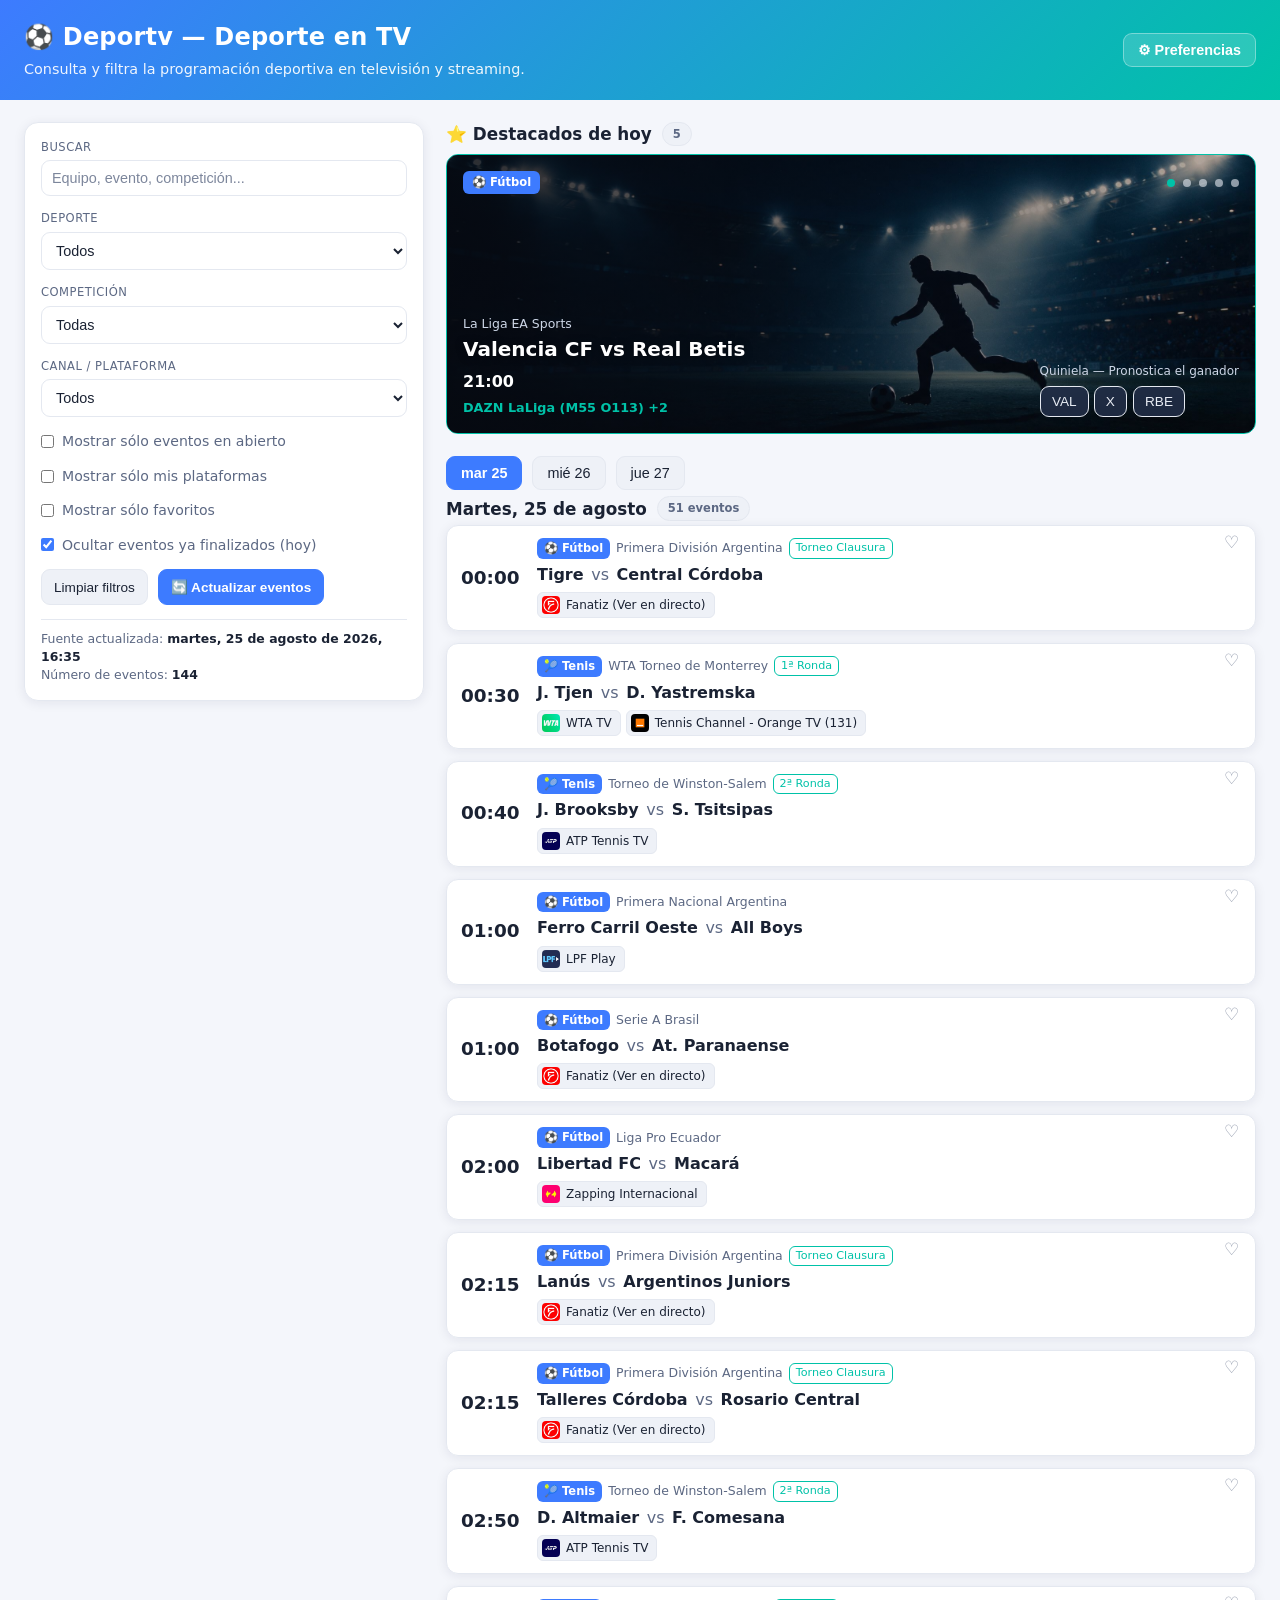
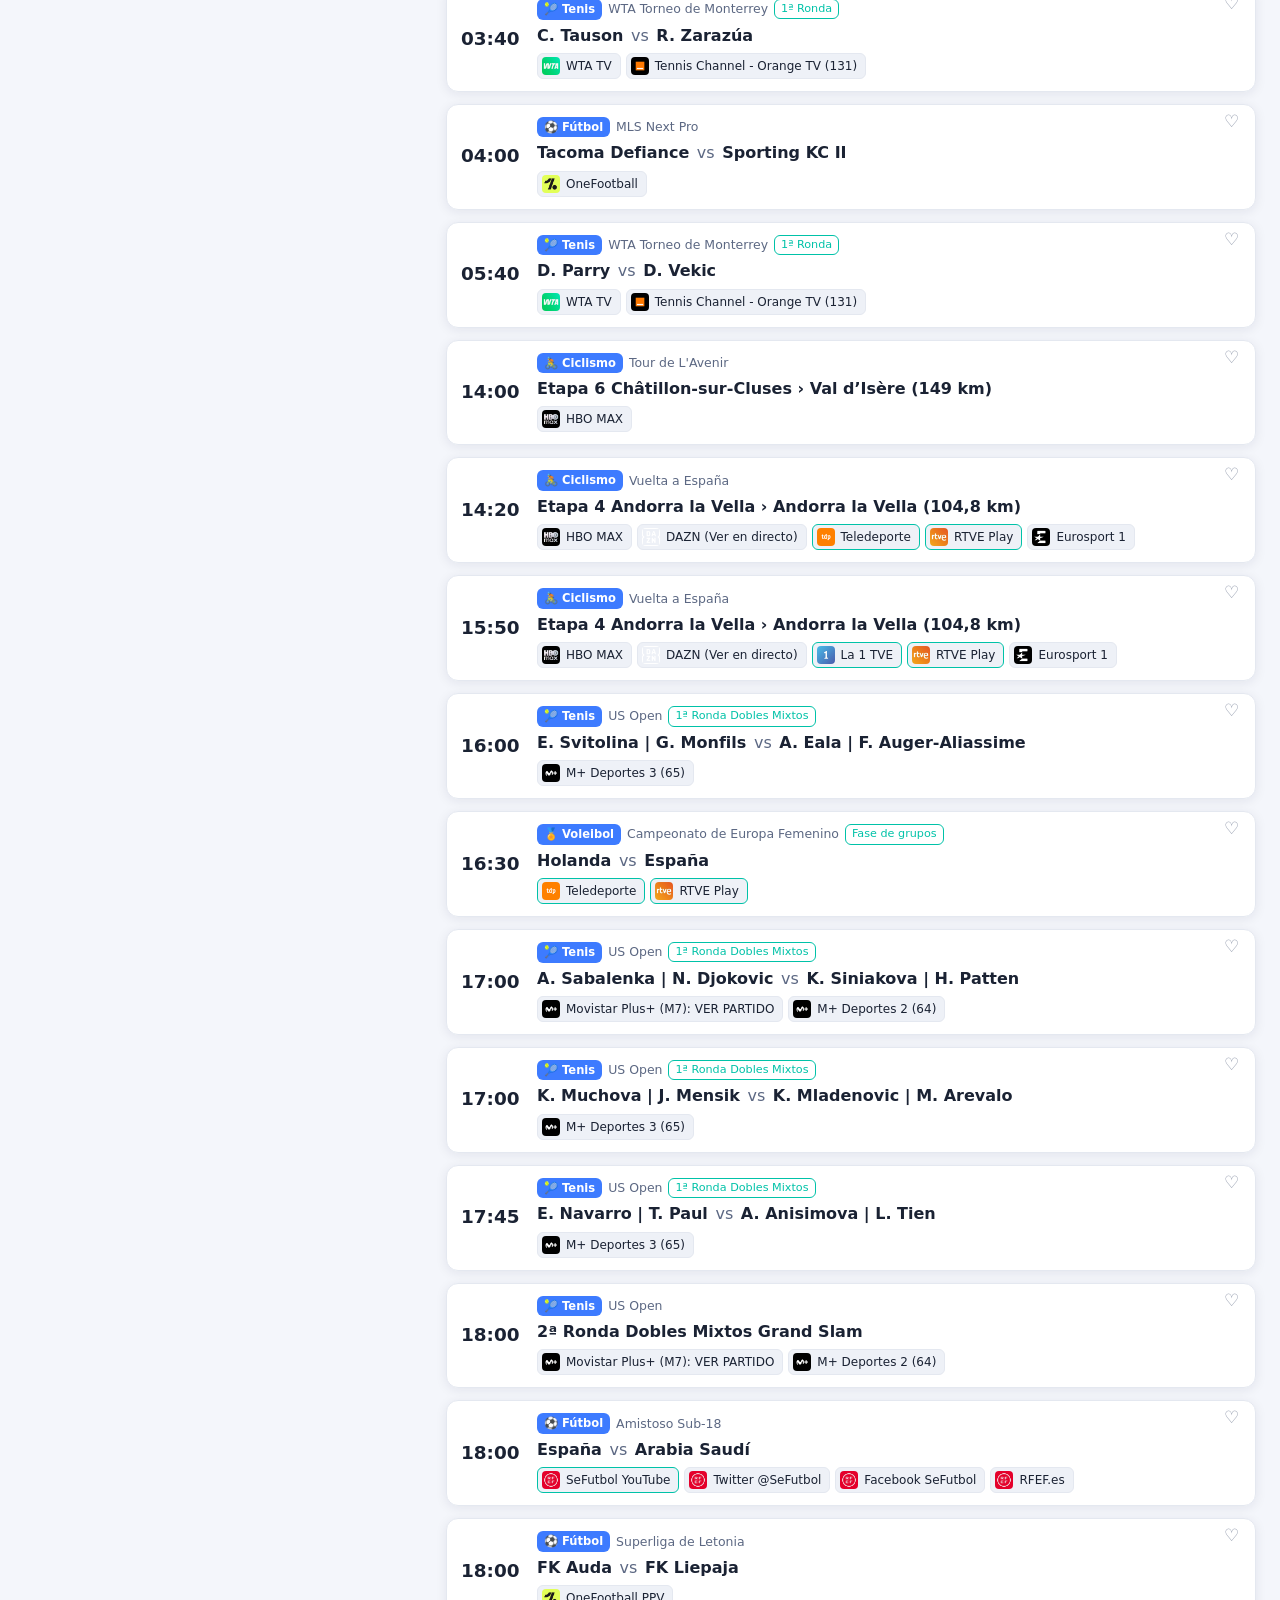
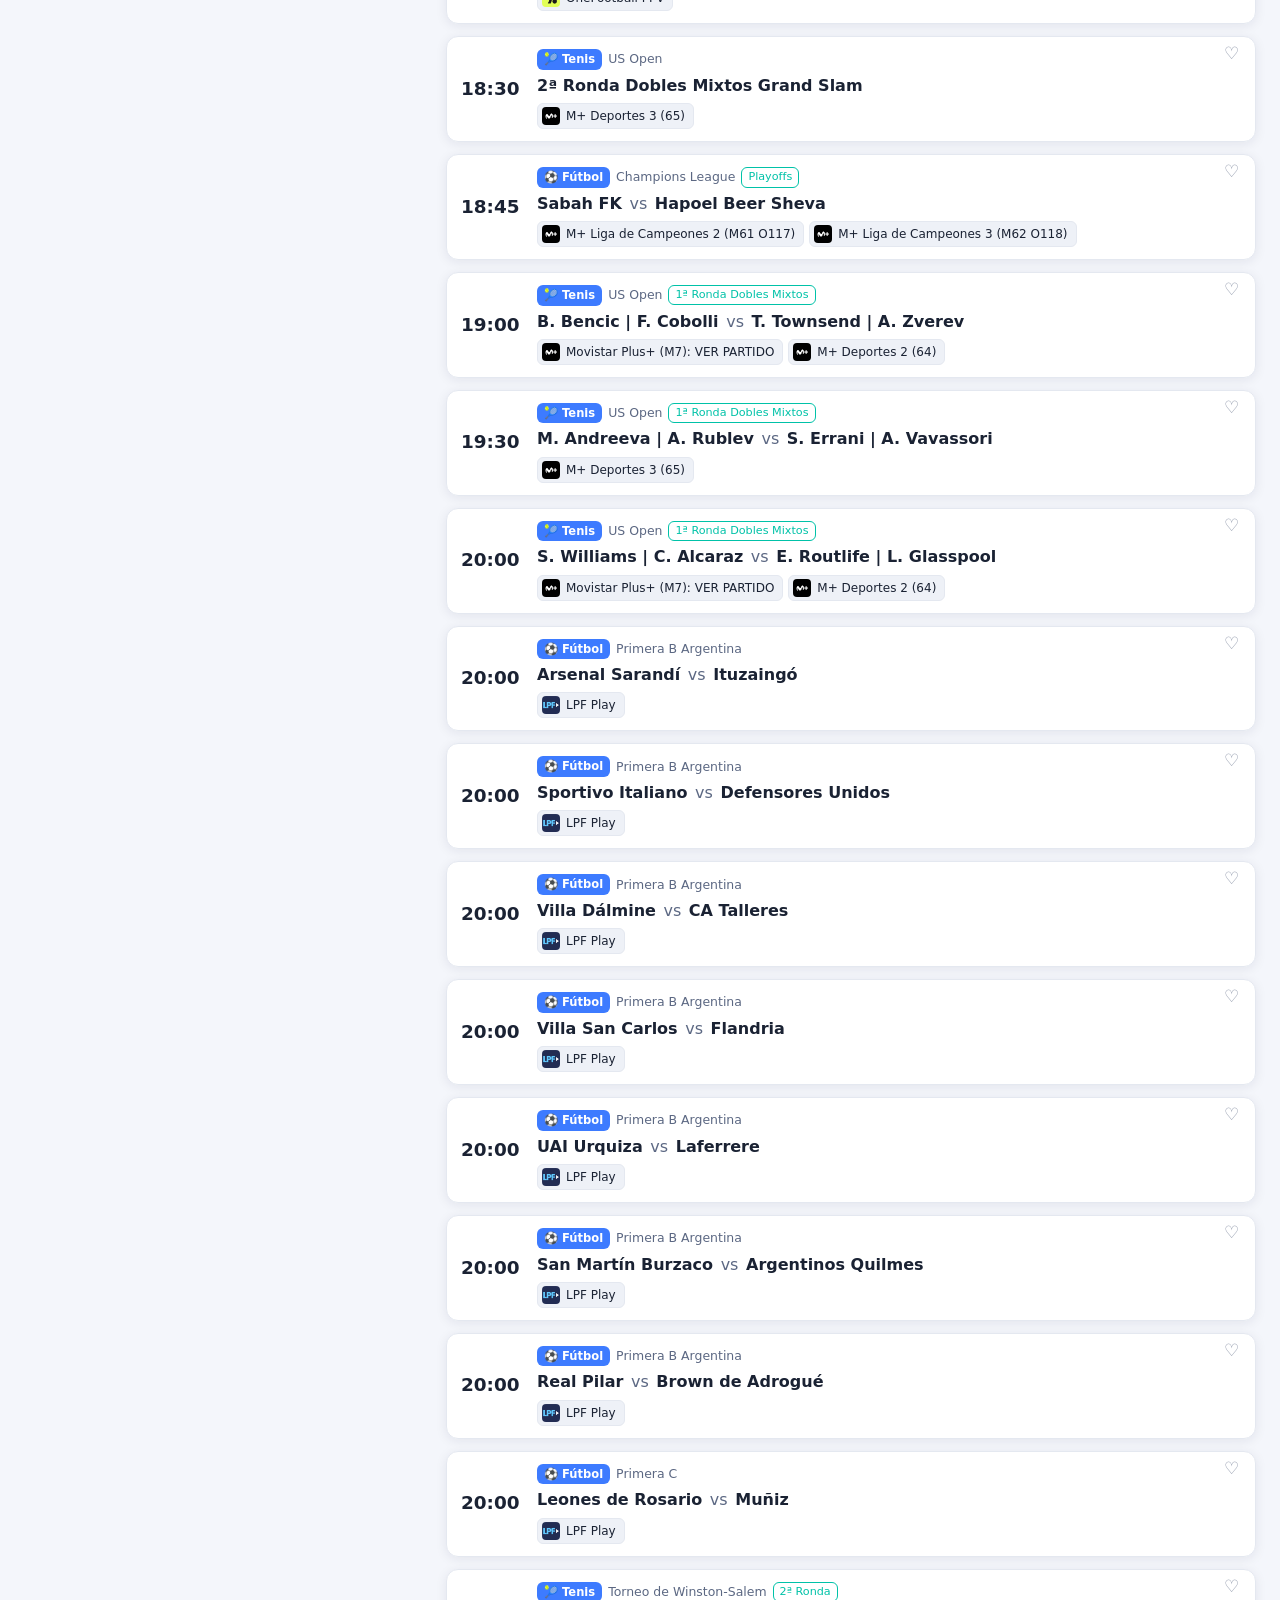
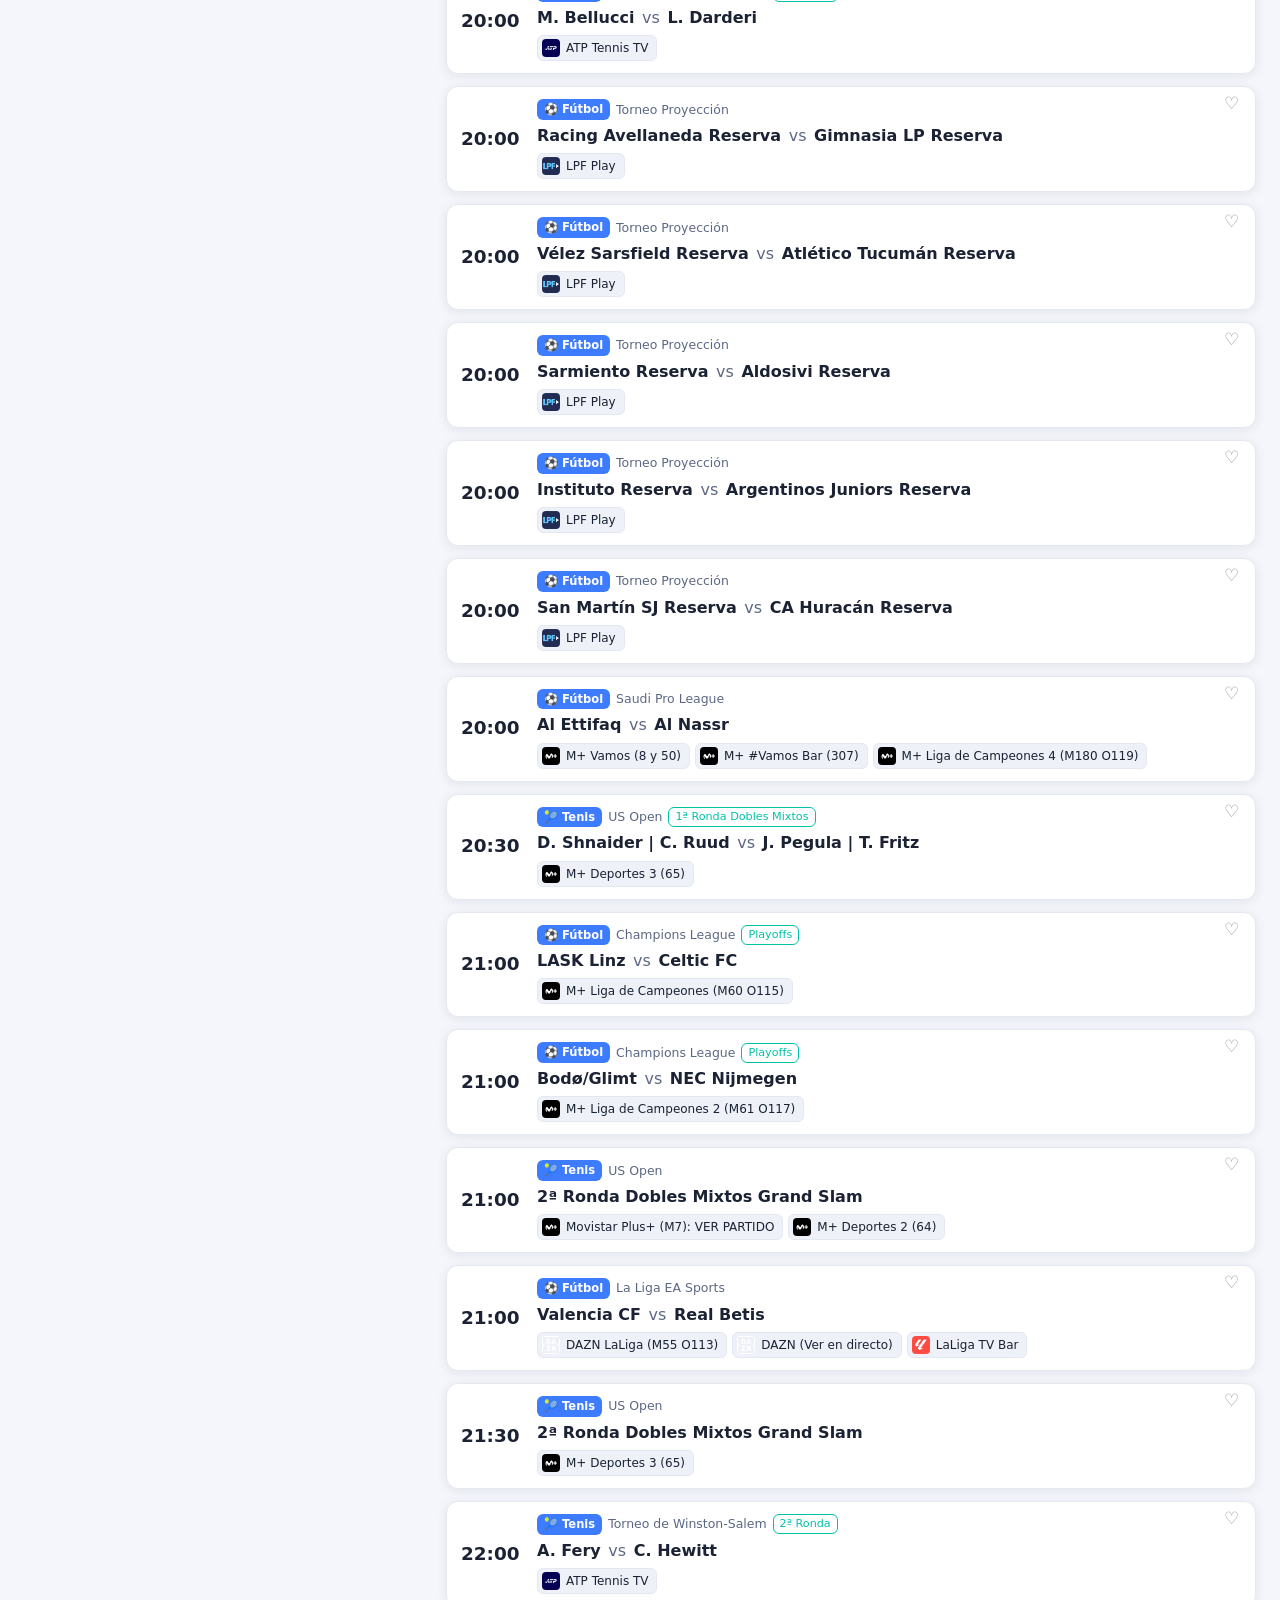
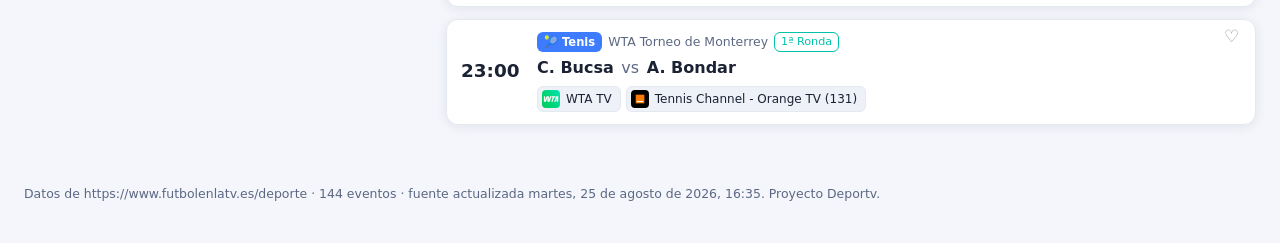
==== commit 29d9d60f: "Subidos los logos de TVs y actualizado el index" ====
--- a/index.html
+++ b/index.html
@@ -2501,8 +2501,8 @@
 function iconoDeporte(d){ return ICONO_DEPORTE[d] || "🏅"; }
 
 /* Logos de canal.
-   Se busca automáticamente la imagen en  assets/canales/<slug>.png
-   (el <slug> se calcula con slugCanal). Si el archivo no existe, se muestra un
+   Se busca automáticamente la imagen en  assets/canales/<marca>.png
+   (la <marca> se calcula con marcaCanal). Si el archivo no existe, se muestra un
    cuadradito con iniciales y color (no se rompe nada). Puedes forzar una ruta
    concreta en LOGOS_CANAL para casos especiales. */
 const LOGOS_CANAL = { /* "Nombre exacto del canal":"assets/canales/loquesea.png" */ };
@@ -2513,10 +2513,41 @@
   s=s.replace(/[^a-z0-9]+/g,"-").replace(/^-+|-+$/g,"");
   return s || "canal";
 }
-// marca: colapsa las variantes de un mismo canal al MISMO logo. Quita del final
-// los números de feed / idioma / calidad (M+ Liga de Campeones 1/2/3/4 -> una sola
-// imagen; Eurosport 1 -> eurosport; M+ LALIGA HDR -> m-laliga; LaLiga TV M2 -> laliga-tv).
+/* Marca = nombre del archivo del logo. Se resuelve por palabra clave (agrupa
+   muchas variantes en un solo logo). Reglas clave pedidas:
+   - cualquier cosa "M+"/"Movistar" -> movistar-plus ; "DAZN" -> dazn ;
+     "Orange TV" -> orange ; "LaLiga" que no sea DAZN ni M+ -> laliga.
+   - "youtube" va AL FINAL: si la marca tiene logo propio (FIBA, Win Sports,
+     SeFutbol...) se usa ese; los feeds de YouTube genéricos caen en youtube. */
+const MARCAS_KW=[
+  [/\bdazn\b/,"dazn"],
+  [/movistar|(^|[^a-z])m\+/,"movistar-plus"],
+  [/orange/,"orange"],
+  [/laliga/,"laliga"],
+  [/\batp\b/,"atp"],
+  [/\bwta\b/,"wta"],
+  [/\bfiba\b/,"fiba"],
+  [/win sports/,"win-sports"],
+  [/sefutbol/,"sefutbol"],
+  [/\brcn\b/,"rcn"],
+  [/rfef/,"rfef"],
+  [/\bnwsl\b/,"nwsl"],
+  [/zapping/,"zapping"],
+  [/eurovision/,"eurovision-sports"],
+  [/eurosport/,"eurosport"],
+  [/onefootball/,"onefootball"],
+  [/hbo/,"hbo-max"],
+  [/fanatiz/,"fanatiz"],
+  [/teledeporte/,"teledeporte"],
+  [/rtve/,"rtve-play"],
+  [/lpf/,"lpf-play"],
+  [/\bla 1\b/,"la-1-tve"],
+  [/youtube/,"youtube"],
+];
 function marcaCanal(nombre){
+  const n=norm(nombre);
+  for(const [pat,br] of MARCAS_KW){ if(pat.test(n)) return br; }
+  // Sin regla conocida: slug con colapso de variantes de feed/calidad.
   let s=slugCanal(nombre), prev="";
   while(prev!==s){ prev=s; s=s.replace(/-(?:\d+|m\d+|hdr|bar|uhd|4k)$/,""); }
   return s || "canal";
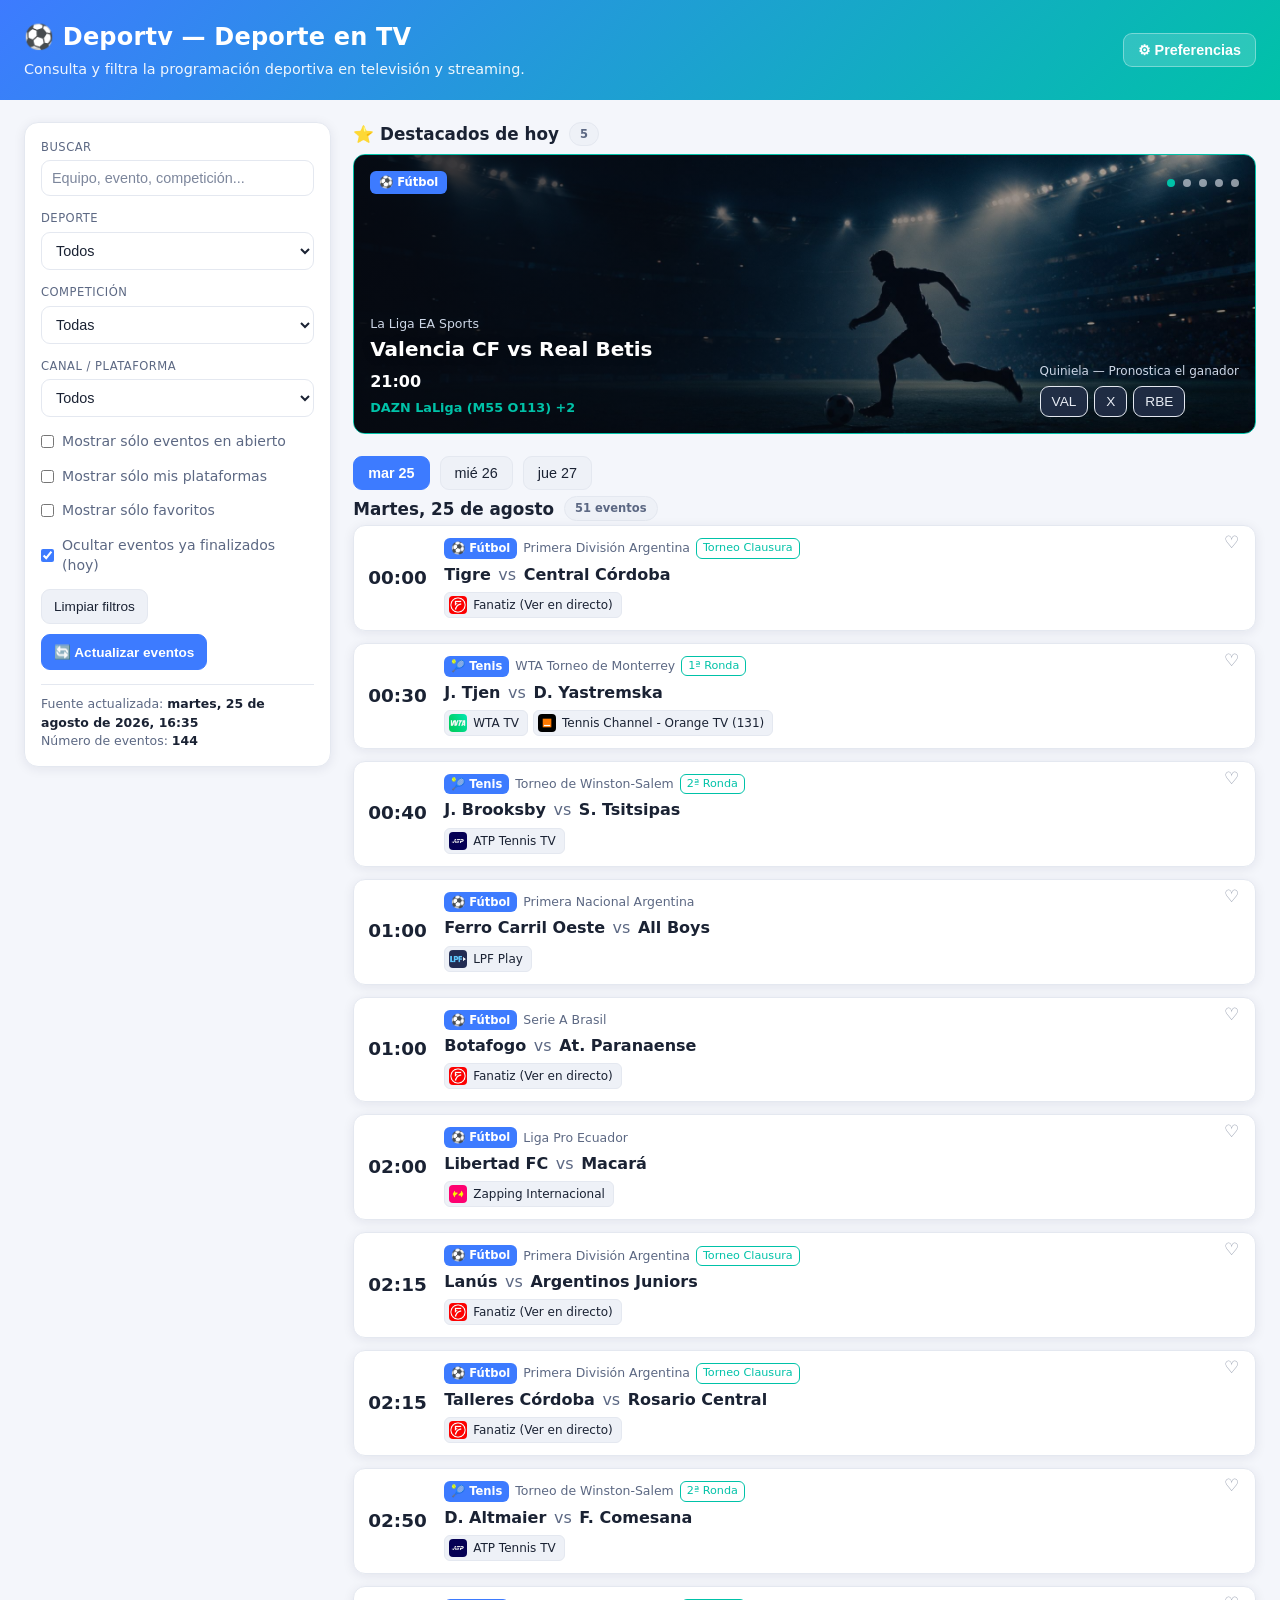
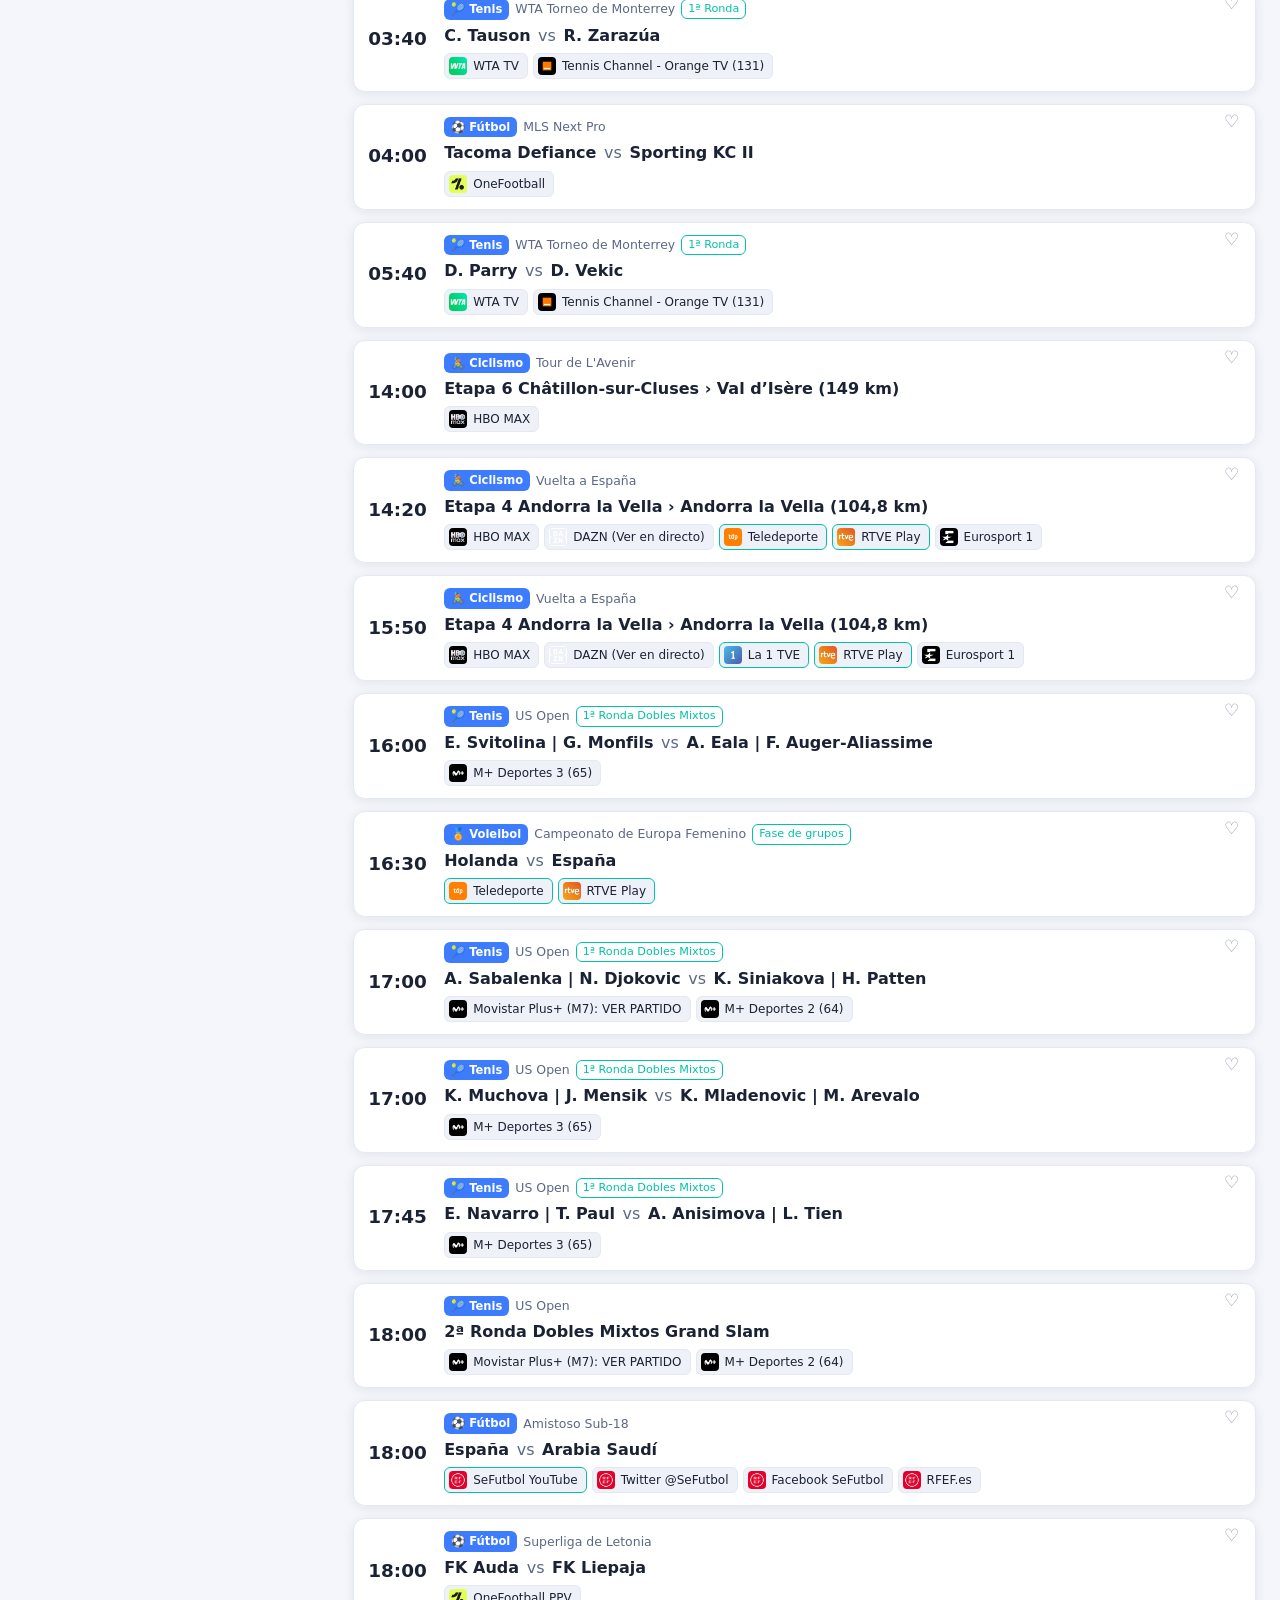
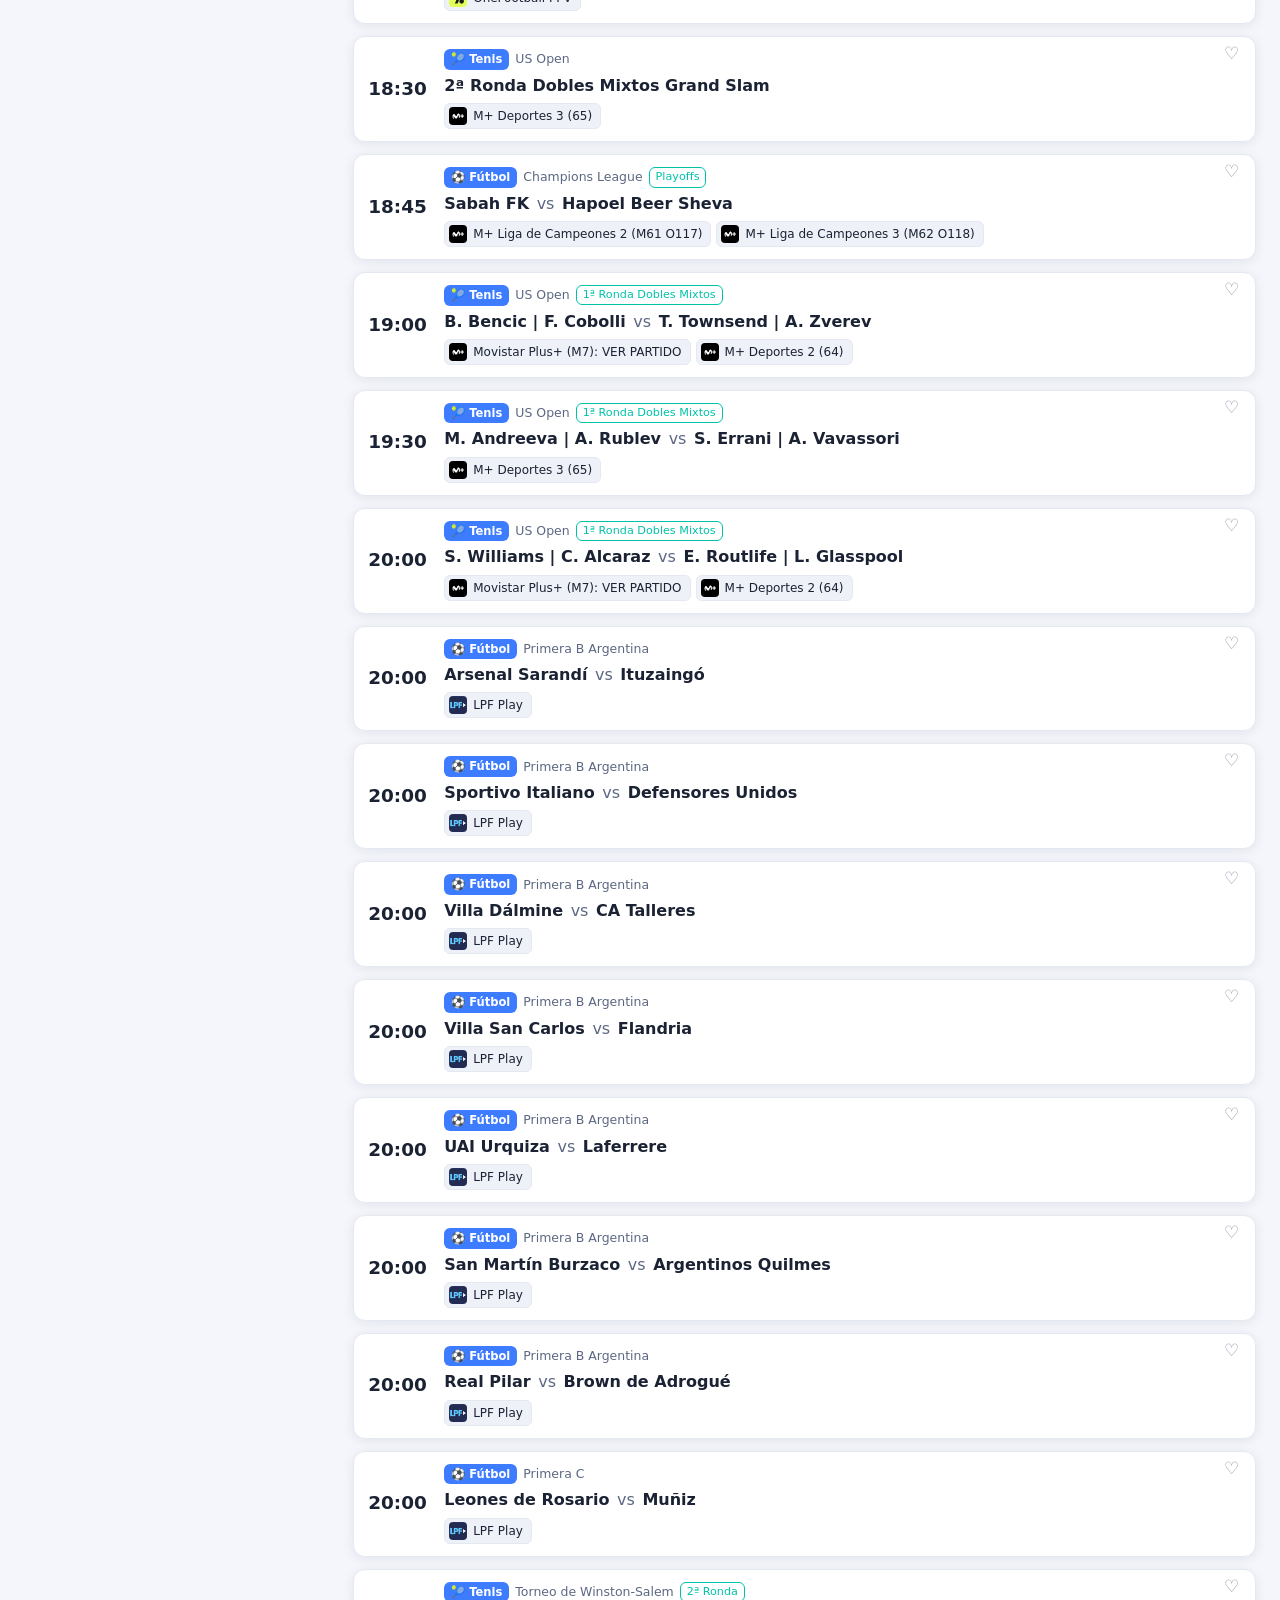
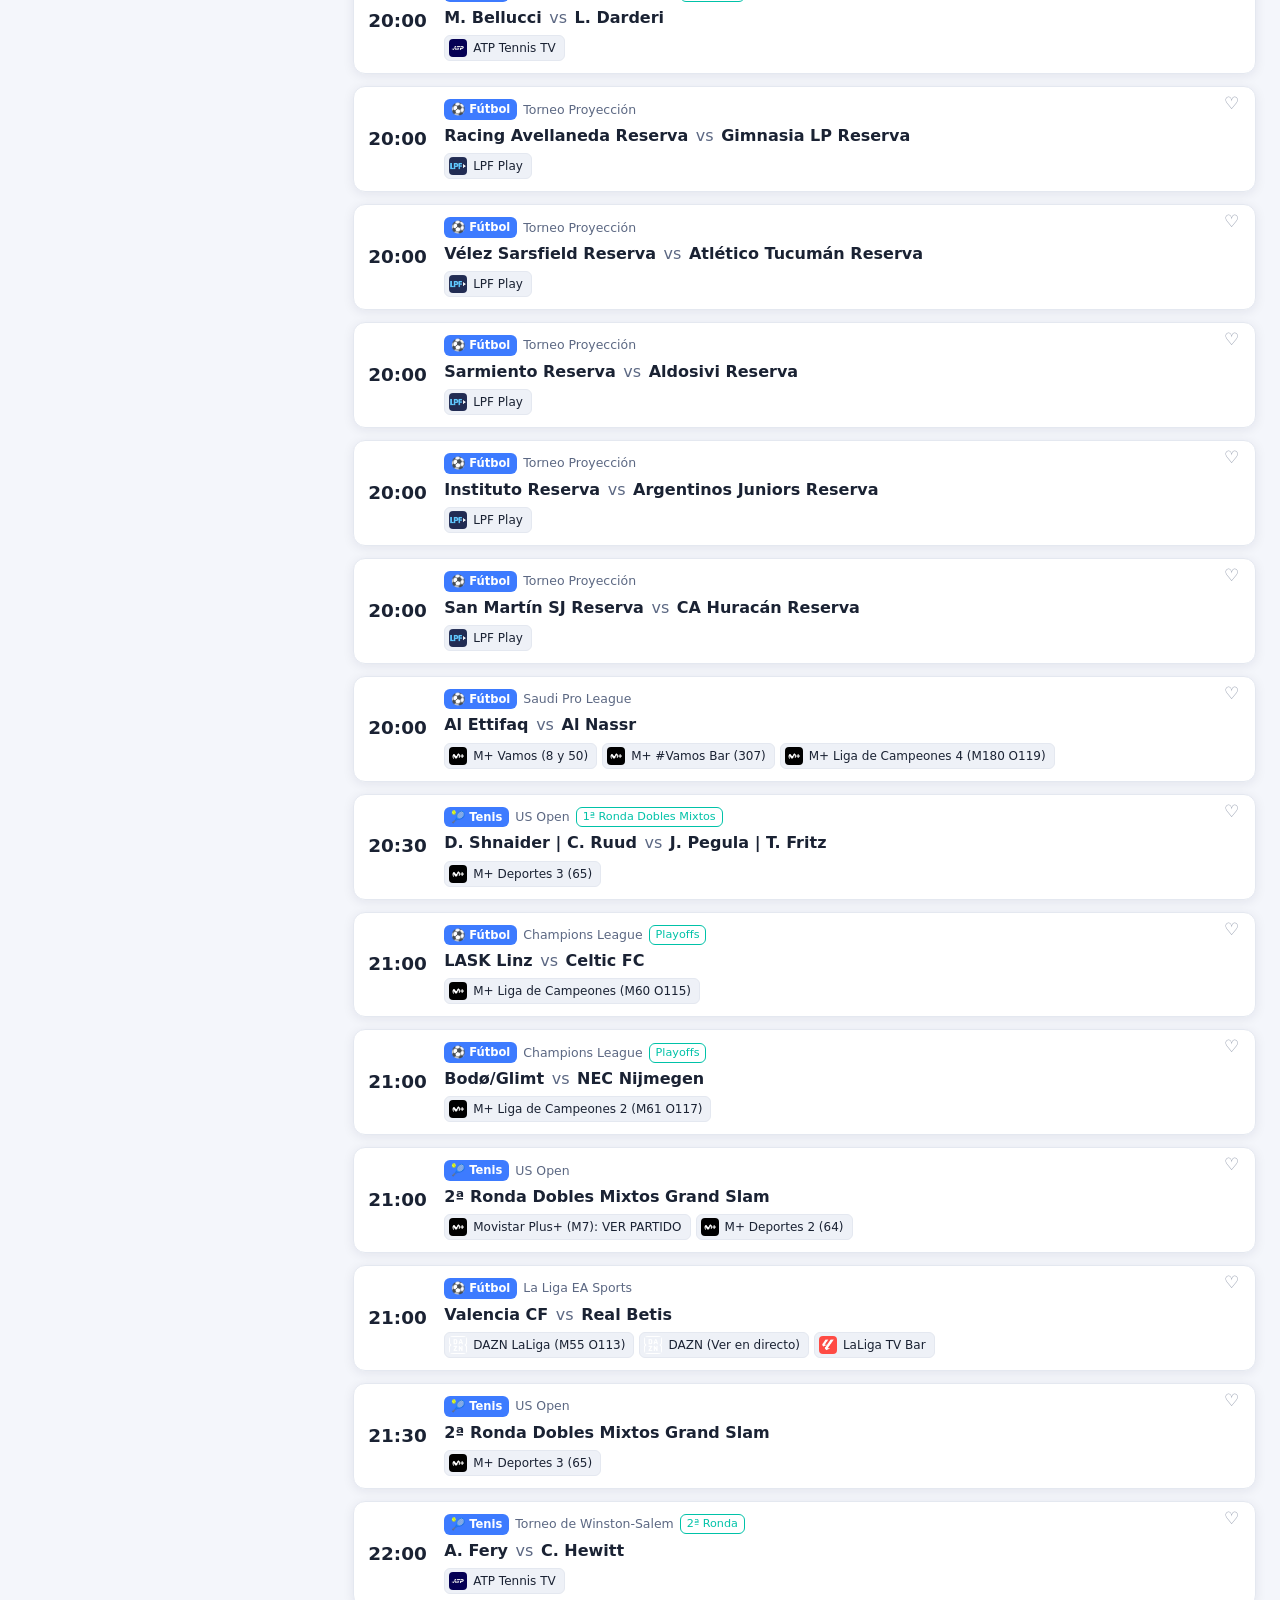
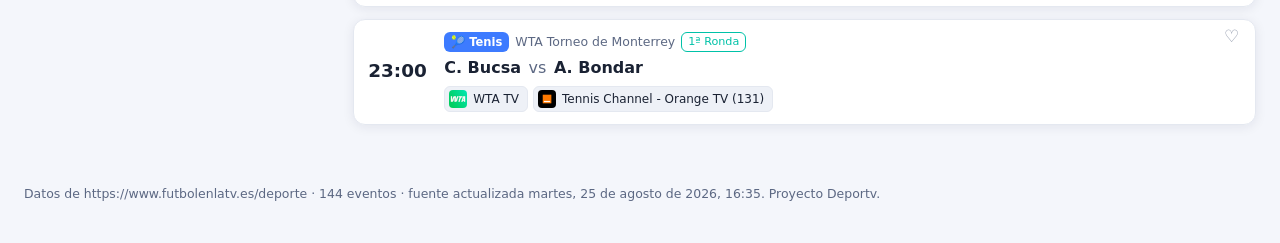
==== commit c2111b28: "Updated with Responsive options" ====
--- a/index.html
+++ b/index.html
@@ -37,15 +37,45 @@
   nav.top a:hover{text-decoration:underline}
   @media(max-width:640px){ nav.top{display:none} }
 
-  /* Layout */
+  /* Layout — la columna de filtros usa ancho mínimo/máximo controlado (no fijo),
+     así en tablet horizontal y pantallas medias no se come tanto ancho. */
   main{max-width:var(--maxw);margin:0 auto;padding:22px 24px 60px;
-    display:grid;grid-template-columns:400px 1fr;gap:22px;align-items:start}
+    display:grid;grid-template-columns:clamp(260px,24vw,360px) 1fr;gap:22px;align-items:start}
   @media(max-width:960px){ main{grid-template-columns:1fr} }
 
   /* Aside filtros */
   aside .panel{background:var(--panel);border:1px solid var(--line);border-radius:var(--radius);
     padding:16px;box-shadow:var(--shadow);position:sticky;top:16px;display:flex;flex-direction:column;gap:14px}
-  @media(max-width:960px){ aside .panel{position:static} }
+  /* Cabecera del drawer (solo visible en móvil) */
+  .drawer-head{display:none;align-items:center;justify-content:space-between;
+    margin:-16px -16px 2px;padding:14px 16px;border-bottom:1px solid var(--line)}
+  .drawer-head strong{font-size:1rem}
+  .drawer-close{background:var(--chip);border:1px solid var(--line);color:var(--txt);border-radius:8px;
+    width:32px;height:32px;font-size:1rem;cursor:pointer}
+  .drawer-close:hover{border-color:var(--accent)}
+  /* Botón para abrir los filtros (solo visible en móvil) */
+  .filtros-toggle{display:none;align-items:center;gap:8px;align-self:flex-start;
+    background:var(--panel);color:var(--txt);border:1px solid var(--line);border-radius:10px;
+    padding:10px 14px;font-size:.92rem;font-weight:600;cursor:pointer;box-shadow:var(--shadow)}
+  .filtros-toggle:hover{border-color:var(--accent)}
+  .ft-count{background:var(--accent);color:#fff;font-size:.72rem;font-weight:700;
+    border-radius:999px;min-width:20px;height:20px;padding:0 6px;display:inline-flex;
+    align-items:center;justify-content:center}
+  .ft-count[hidden]{display:none}
+  .drawer-backdrop{position:fixed;inset:0;background:rgba(6,10,18,.6);backdrop-filter:blur(2px);z-index:55}
+  .drawer-backdrop[hidden]{display:none}
+
+  /* En móvil/tablet estrecha: el aside se convierte en panel lateral deslizante. */
+  @media(max-width:960px){
+    .filtros-toggle{display:inline-flex}
+    aside{position:fixed;top:0;left:0;height:100dvh;width:min(86vw,340px);z-index:60;
+      transform:translateX(-100%);transition:transform .25s ease;overflow-y:auto;
+      background:var(--panel);box-shadow:0 10px 40px rgba(0,0,0,.5)}
+    aside.open{transform:translateX(0)}
+    aside .panel{position:static;border:none;border-radius:0;box-shadow:none;
+      min-height:100%;padding:16px}
+    .drawer-head{display:flex}
+  }
   .campo{display:flex;flex-direction:column;gap:5px}
   .campo label{font-size:.72rem;color:var(--muted);text-transform:uppercase;letter-spacing:.5px}
   input,select{background:var(--input);color:var(--txt);border:1px solid var(--line);
@@ -227,9 +257,13 @@
 </header>
 
 <main>
-  <!-- Aside: filtros -->
-  <aside>
+  <!-- Aside: filtros (en móvil se abre como panel lateral) -->
+  <aside id="filtros" aria-label="Filtros">
     <div class="panel">
+      <div class="drawer-head">
+        <strong>Filtros</strong>
+        <button class="drawer-close" id="cerrarFiltros" aria-label="Cerrar filtros">✕</button>
+      </div>
       <div class="campo"><label for="q">Buscar</label>
         <input id="q" type="search" placeholder="Equipo, evento, competición..."></div>
       <div class="campo"><label for="fDep">Deporte</label><select id="fDep"></select></div>
@@ -249,6 +283,10 @@
 
   <!-- Columna principal -->
   <div class="col-main">
+    <!-- Botón de filtros (solo móvil) -->
+    <button class="filtros-toggle" id="abrirFiltros" aria-controls="filtros" aria-expanded="false">
+      <span>☰ Filtros</span><span class="ft-count" id="ftCount" hidden>0</span>
+    </button>
     <!-- Destacados -->
     <section id="destacados">
       <div class="dest-head">⭐ Destacados de hoy <span class="pill" id="destCount"></span></div>
@@ -267,6 +305,9 @@
 
   </div>
 </main>
+
+<!-- Fondo oscuro del drawer de filtros (móvil) -->
+<div class="drawer-backdrop" id="filtrosBackdrop" hidden></div>
 
 <!-- Modal de Preferencias -->
 <div class="modal-overlay" id="prefsOverlay" hidden>
@@ -2925,7 +2966,20 @@
     diaActivo=+t.dataset.i; renderTabs(); render();
   }));
 }
+// Nº de filtros activos (para el badge del botón "Filtros" en móvil).
+function actualizarContadorFiltros(){
+  let n=0;
+  if($("#q").value.trim())n++;
+  if($("#fDep").value)n++;
+  if($("#fComp").value)n++;
+  if($("#fCanal").value)n++;
+  if($("#soloAbierto").checked)n++;
+  if($("#soloMias").checked)n++;
+  if($("#soloFav").checked)n++;
+  const b=$("#ftCount"); b.textContent=n; b.hidden=(n===0);
+}
 function render(){
+  actualizarContadorFiltros();
   const fechas=fechasTabs();
   const dia=fechas[diaActivo]||fechas[0];
   const ev=(DOC.eventos||[]).filter(e=>e.fecha===dia).filter(pasaFiltros)
@@ -3014,6 +3068,19 @@
     setTimeout(()=>{ btn.textContent=txt; },2000);
   });
 
+  // ----- Drawer de filtros (móvil) -----
+  const aside=$("#filtros"), backdrop=$("#filtrosBackdrop"), btnFiltros=$("#abrirFiltros");
+  const abrirFiltros=()=>{ aside.classList.add("open"); backdrop.hidden=false;
+    document.body.style.overflow="hidden"; btnFiltros.setAttribute("aria-expanded","true"); };
+  const cerrarFiltros=()=>{ aside.classList.remove("open"); backdrop.hidden=true;
+    document.body.style.overflow=""; btnFiltros.setAttribute("aria-expanded","false"); };
+  btnFiltros.addEventListener("click",abrirFiltros);
+  $("#cerrarFiltros").addEventListener("click",cerrarFiltros);
+  backdrop.addEventListener("click",cerrarFiltros);
+  document.addEventListener("keydown",e=>{ if(e.key==="Escape"&&aside.classList.contains("open")) cerrarFiltros(); });
+  // Si se pasa a desktop con el drawer abierto, se restablece el estado.
+  window.addEventListener("resize",()=>{ if(window.innerWidth>960&&aside.classList.contains("open")) cerrarFiltros(); });
+
   // ----- Modal de Preferencias -----
   const overlay=$("#prefsOverlay");
   const abrir=()=>{ overlay.hidden=false; document.body.style.overflow="hidden"; };
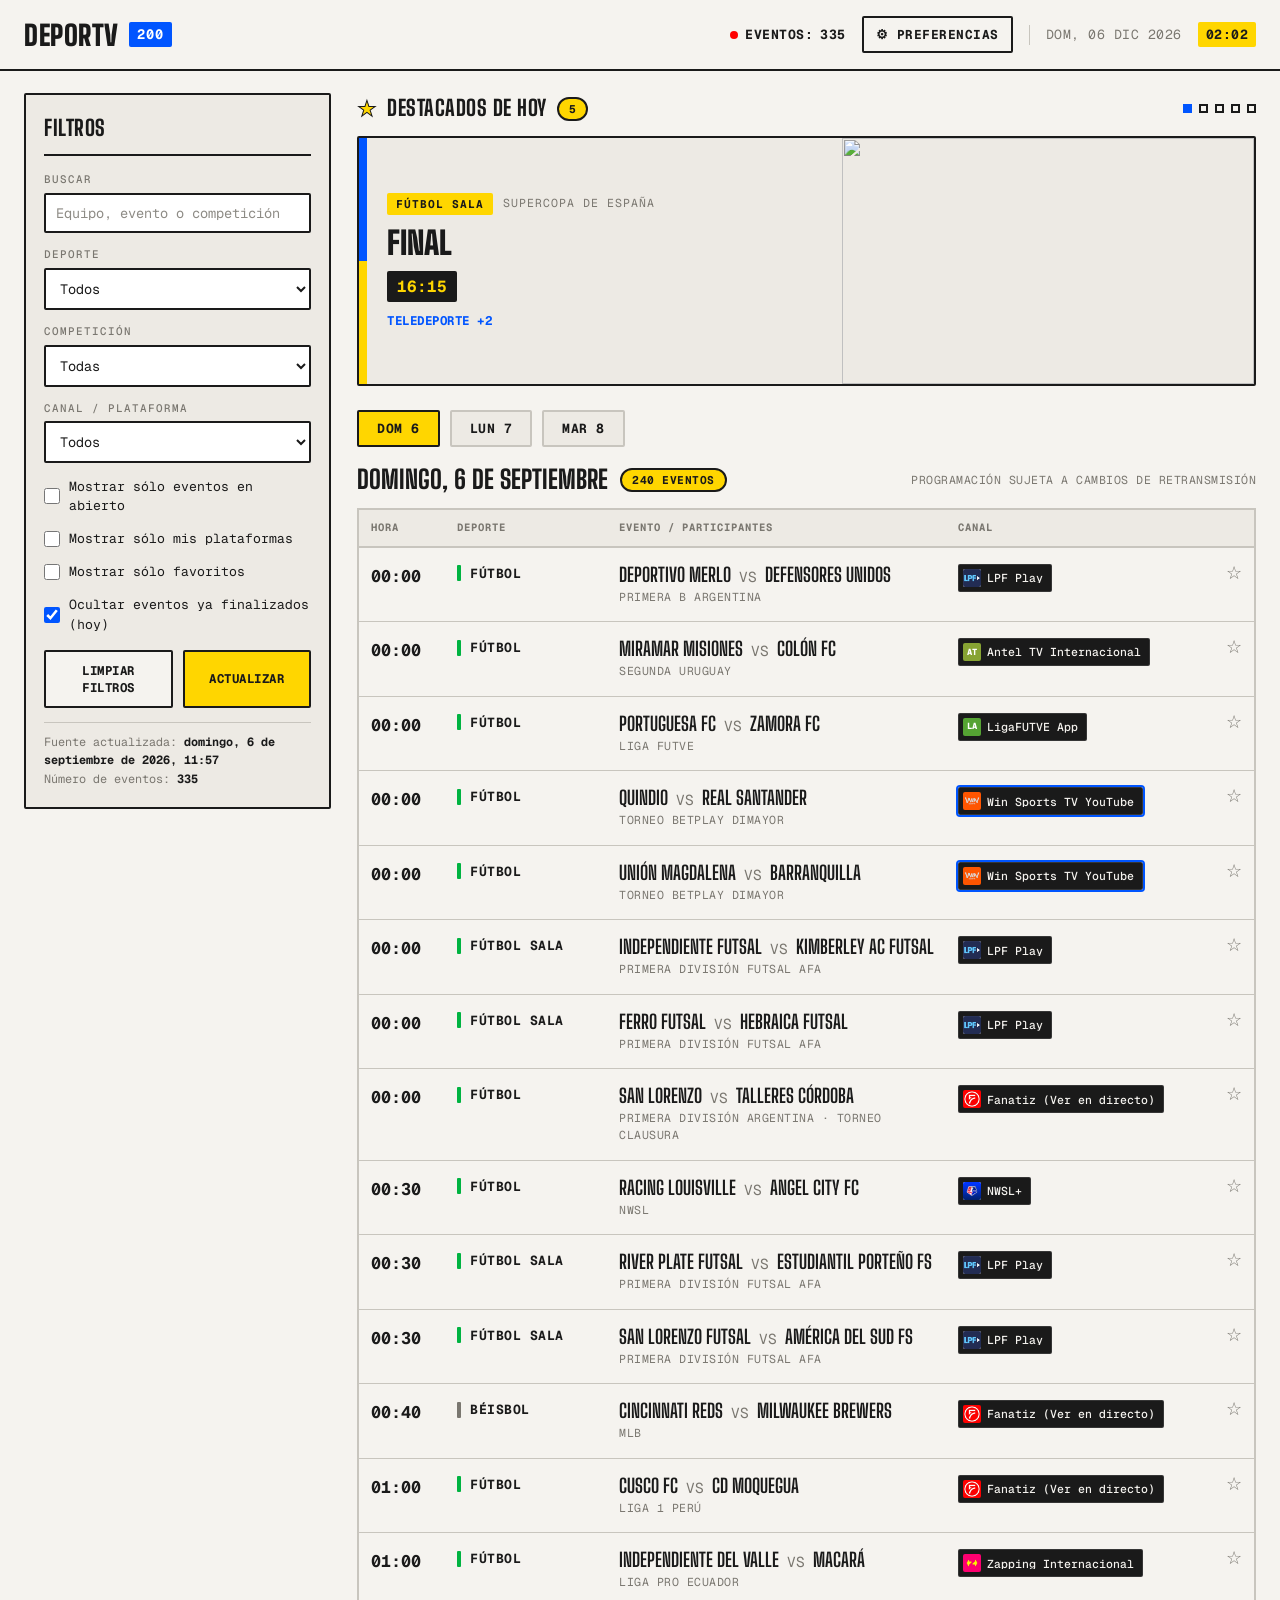
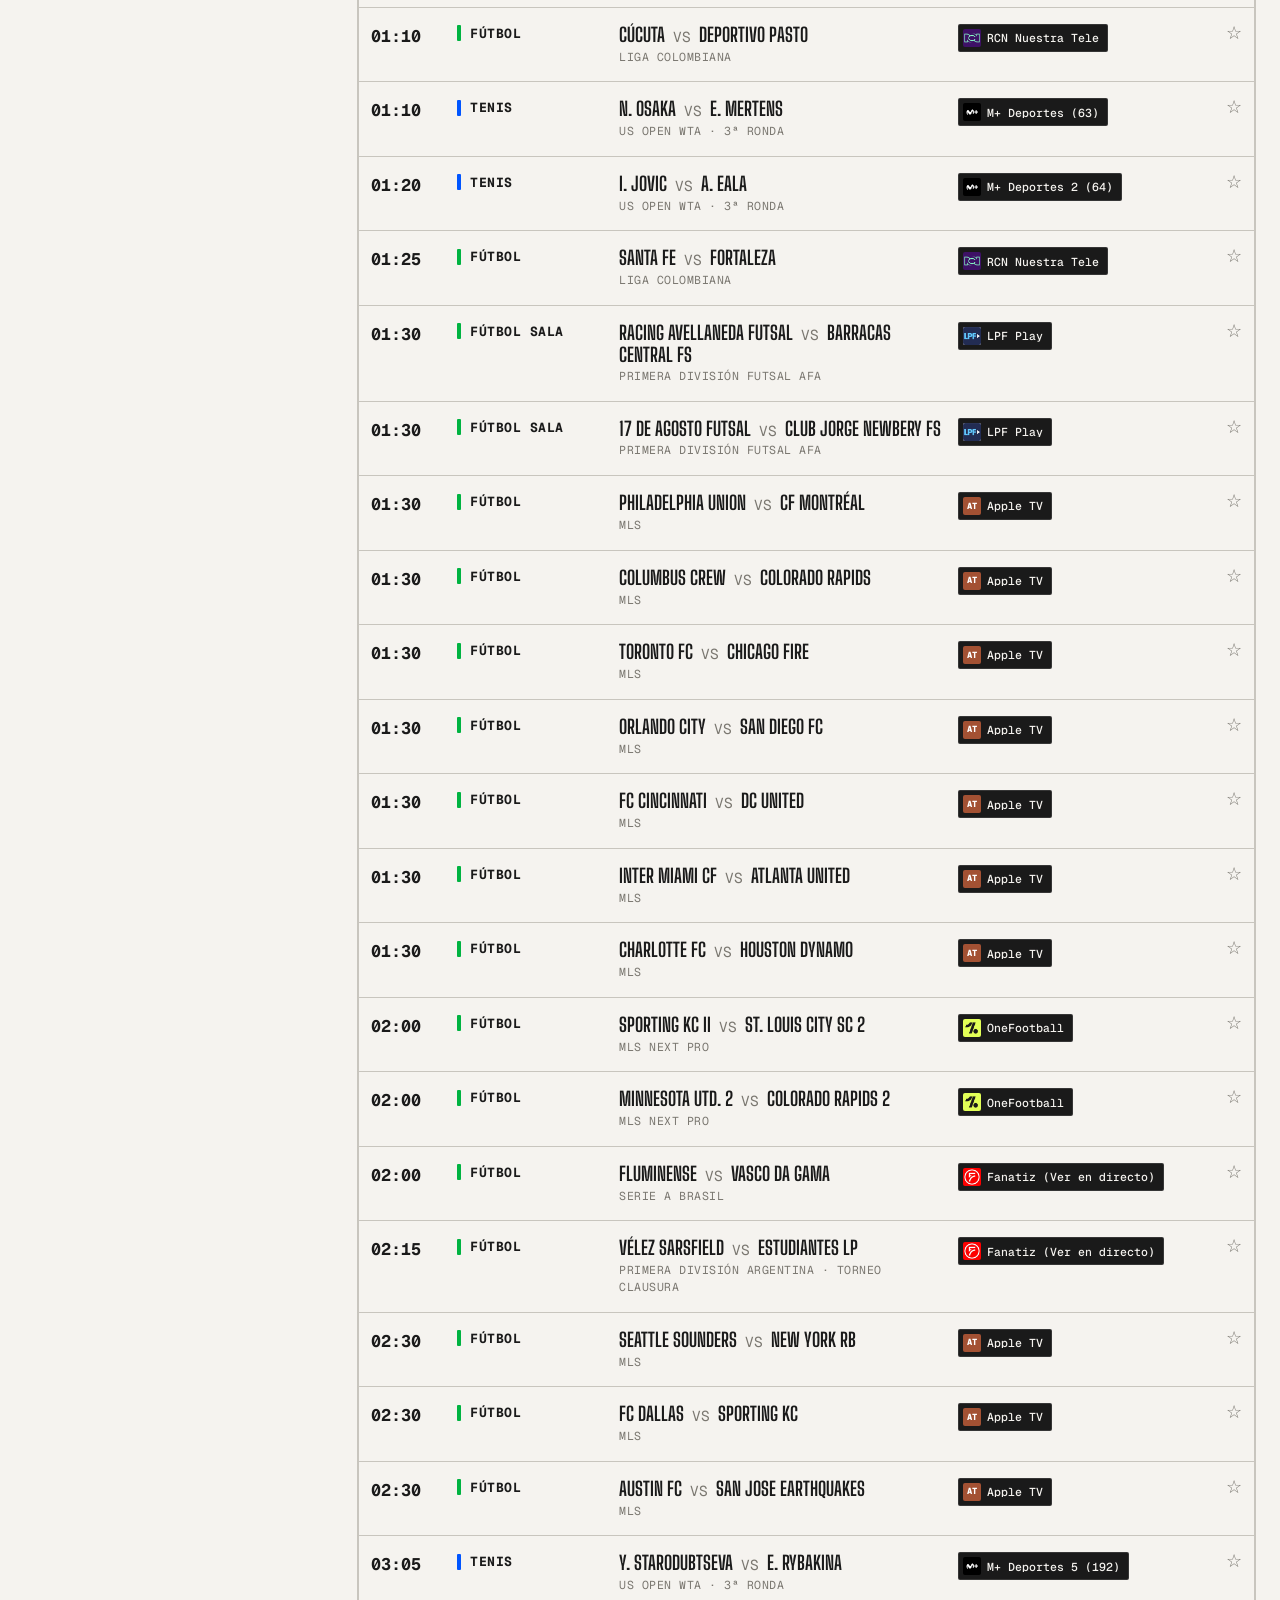
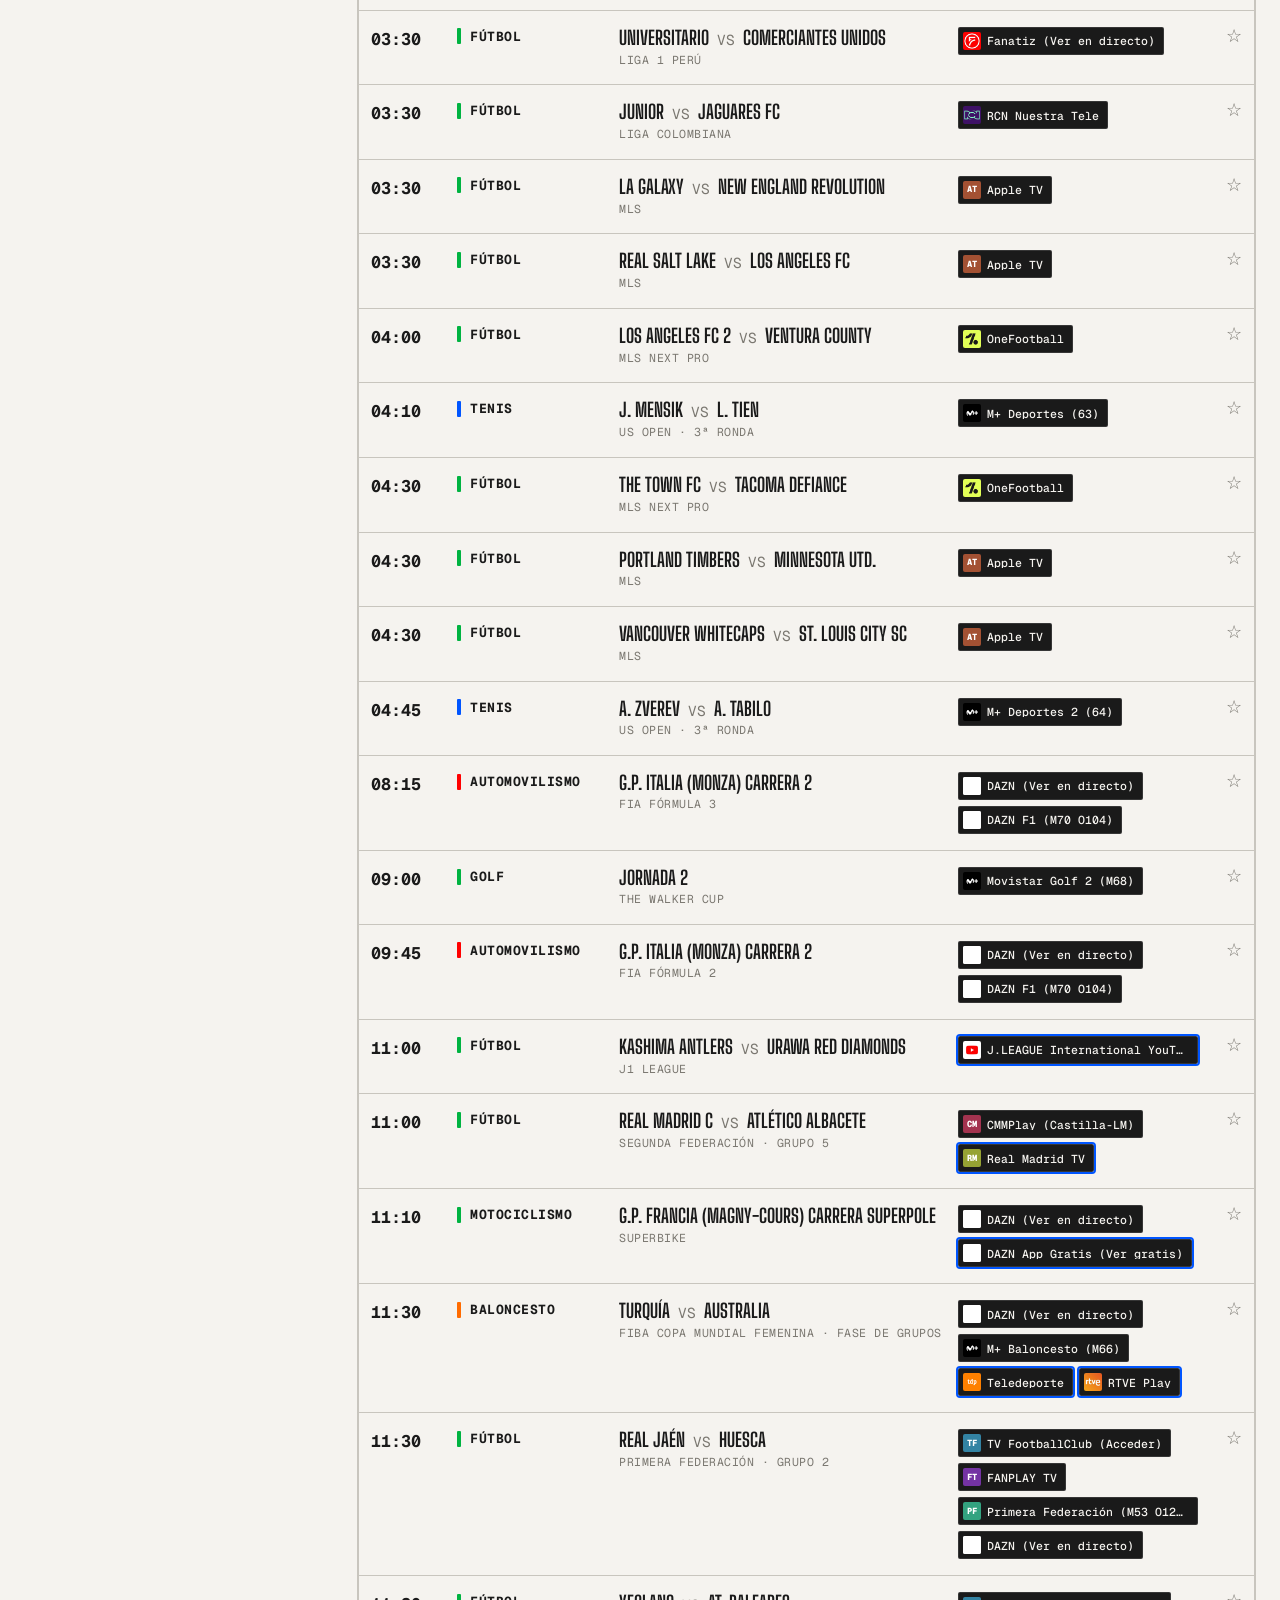
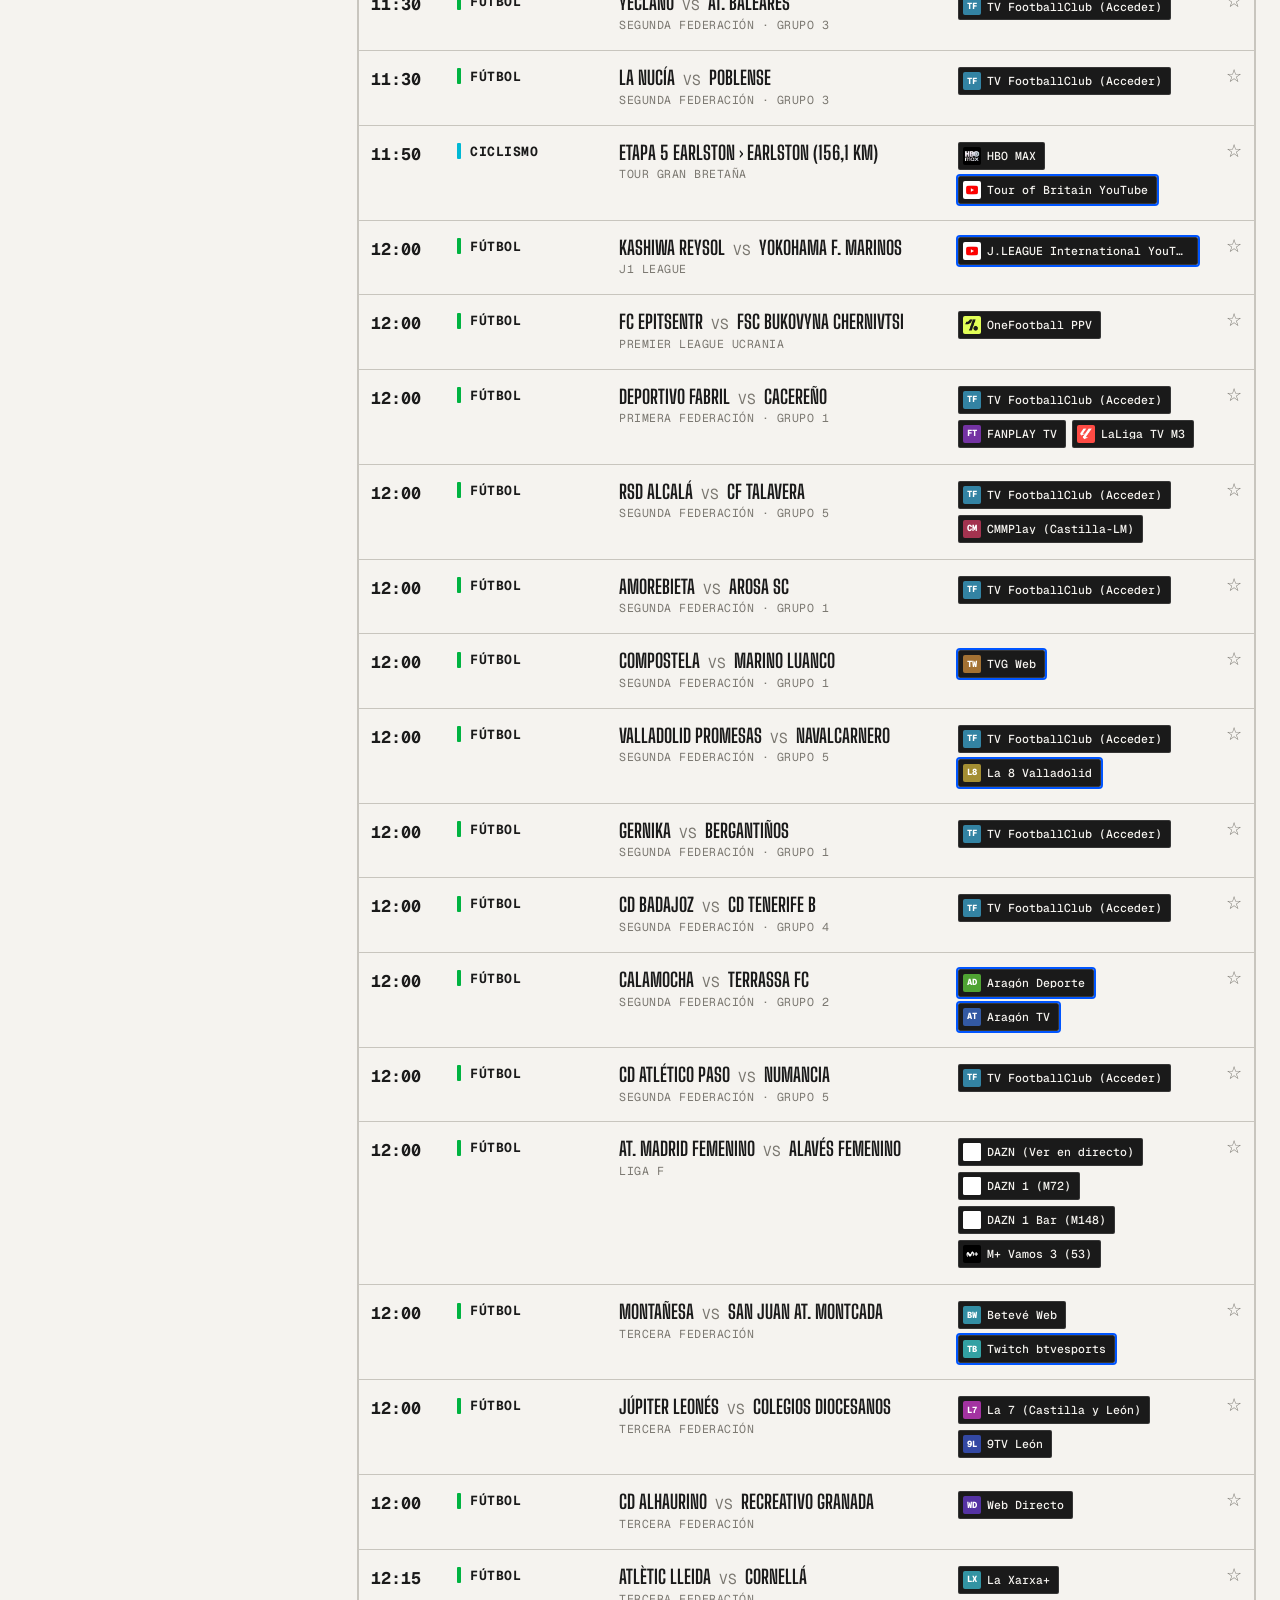
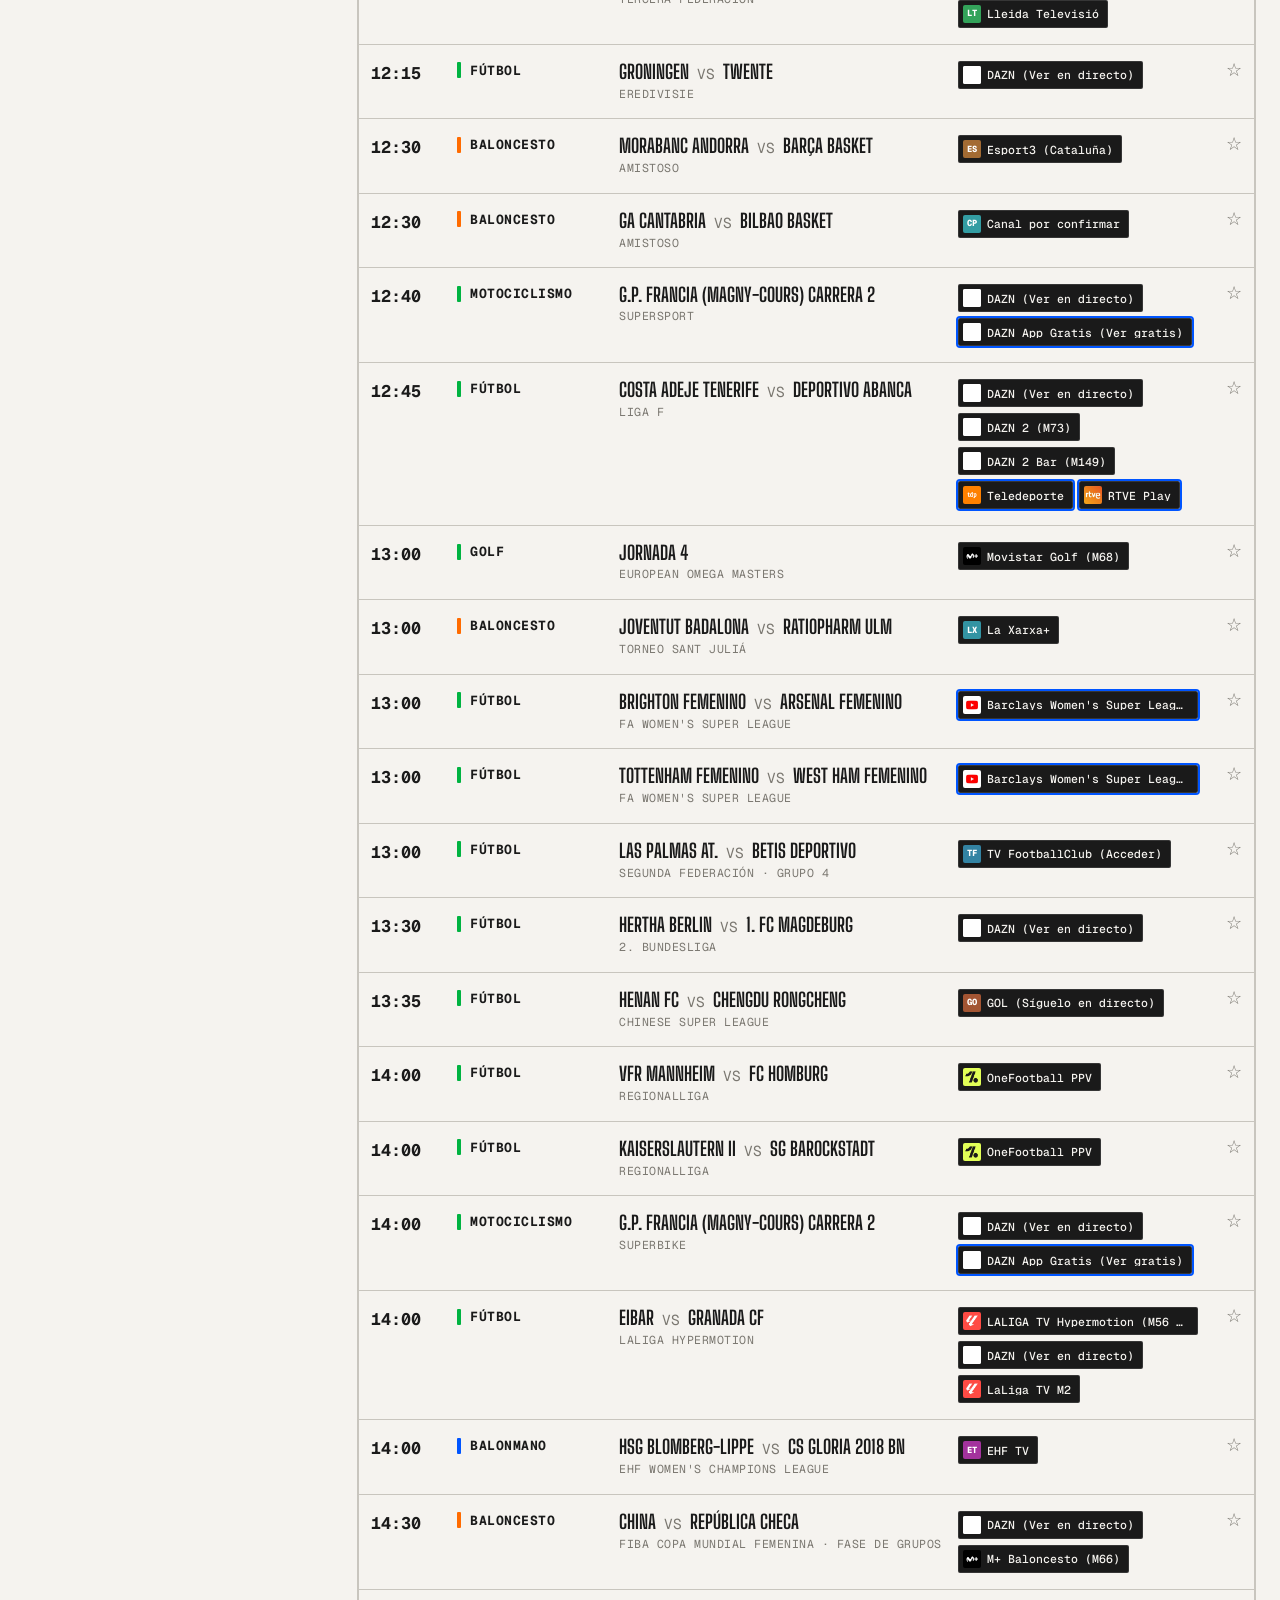
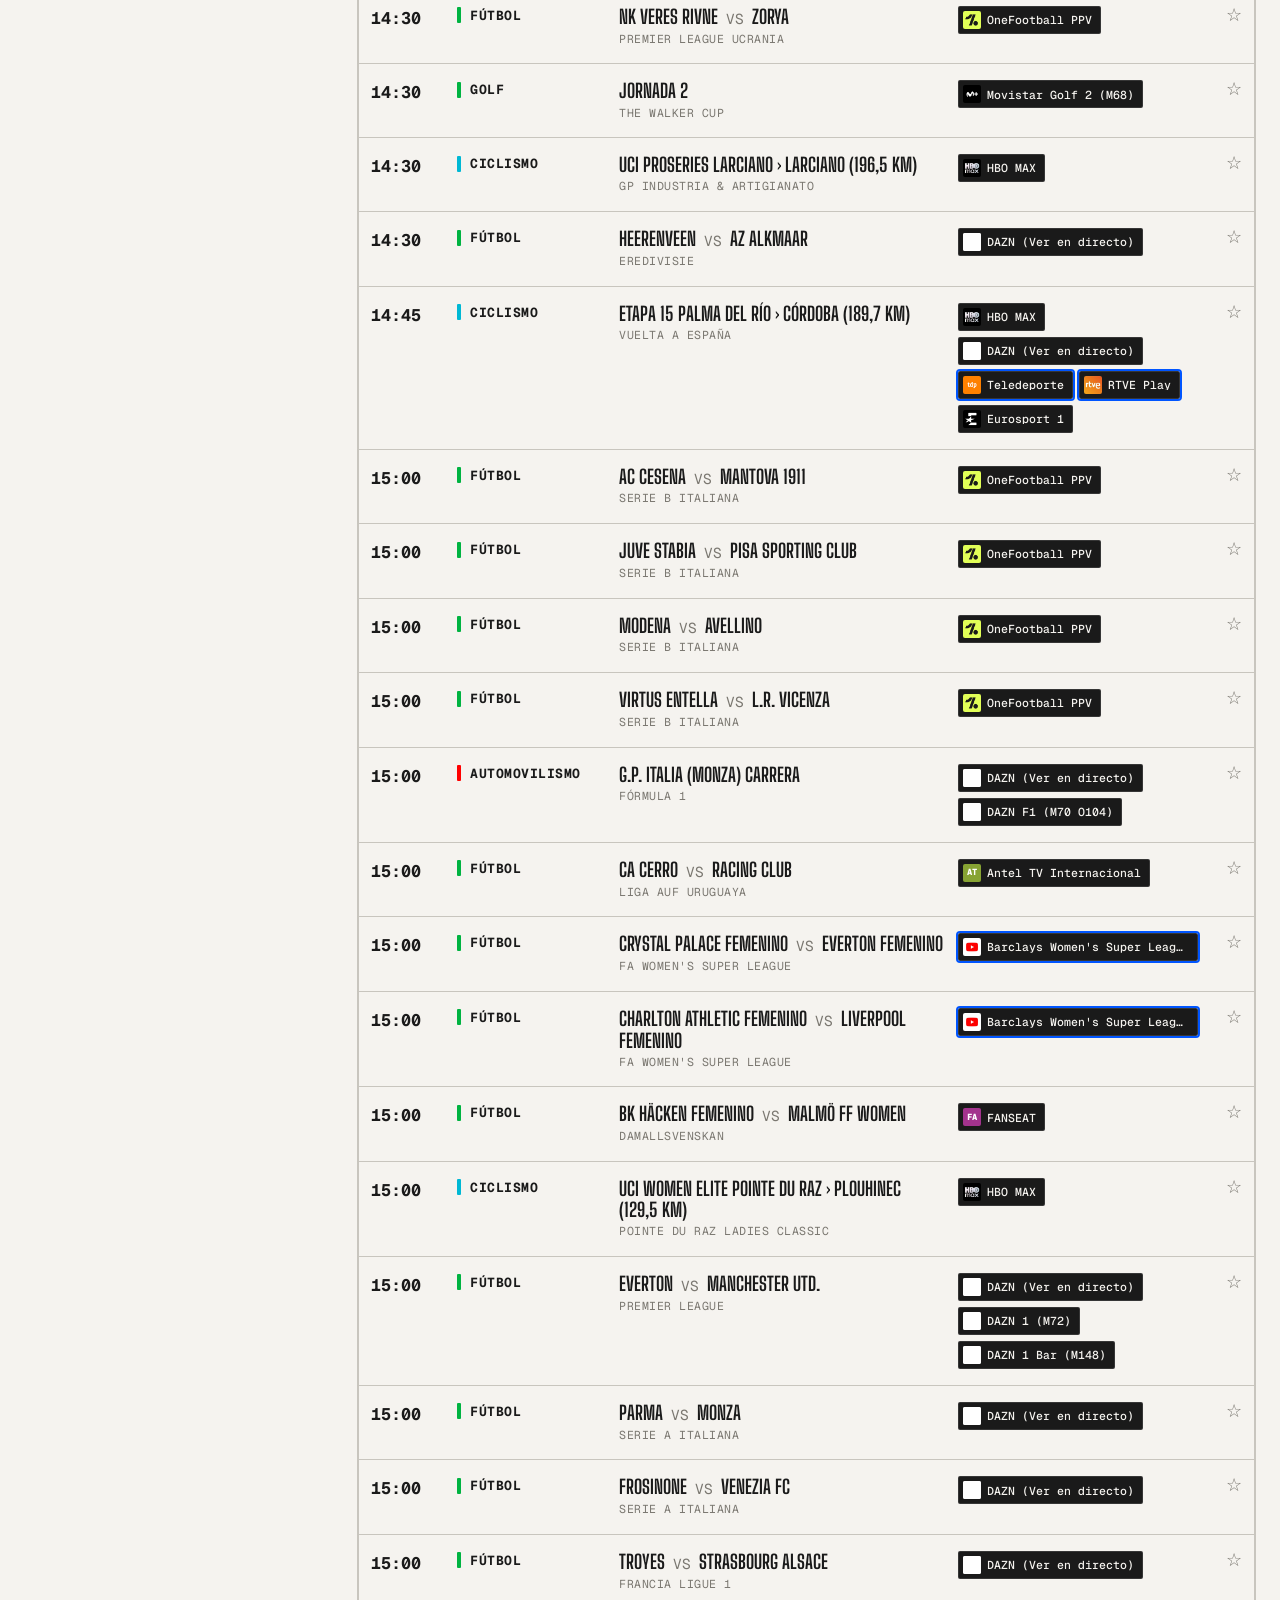
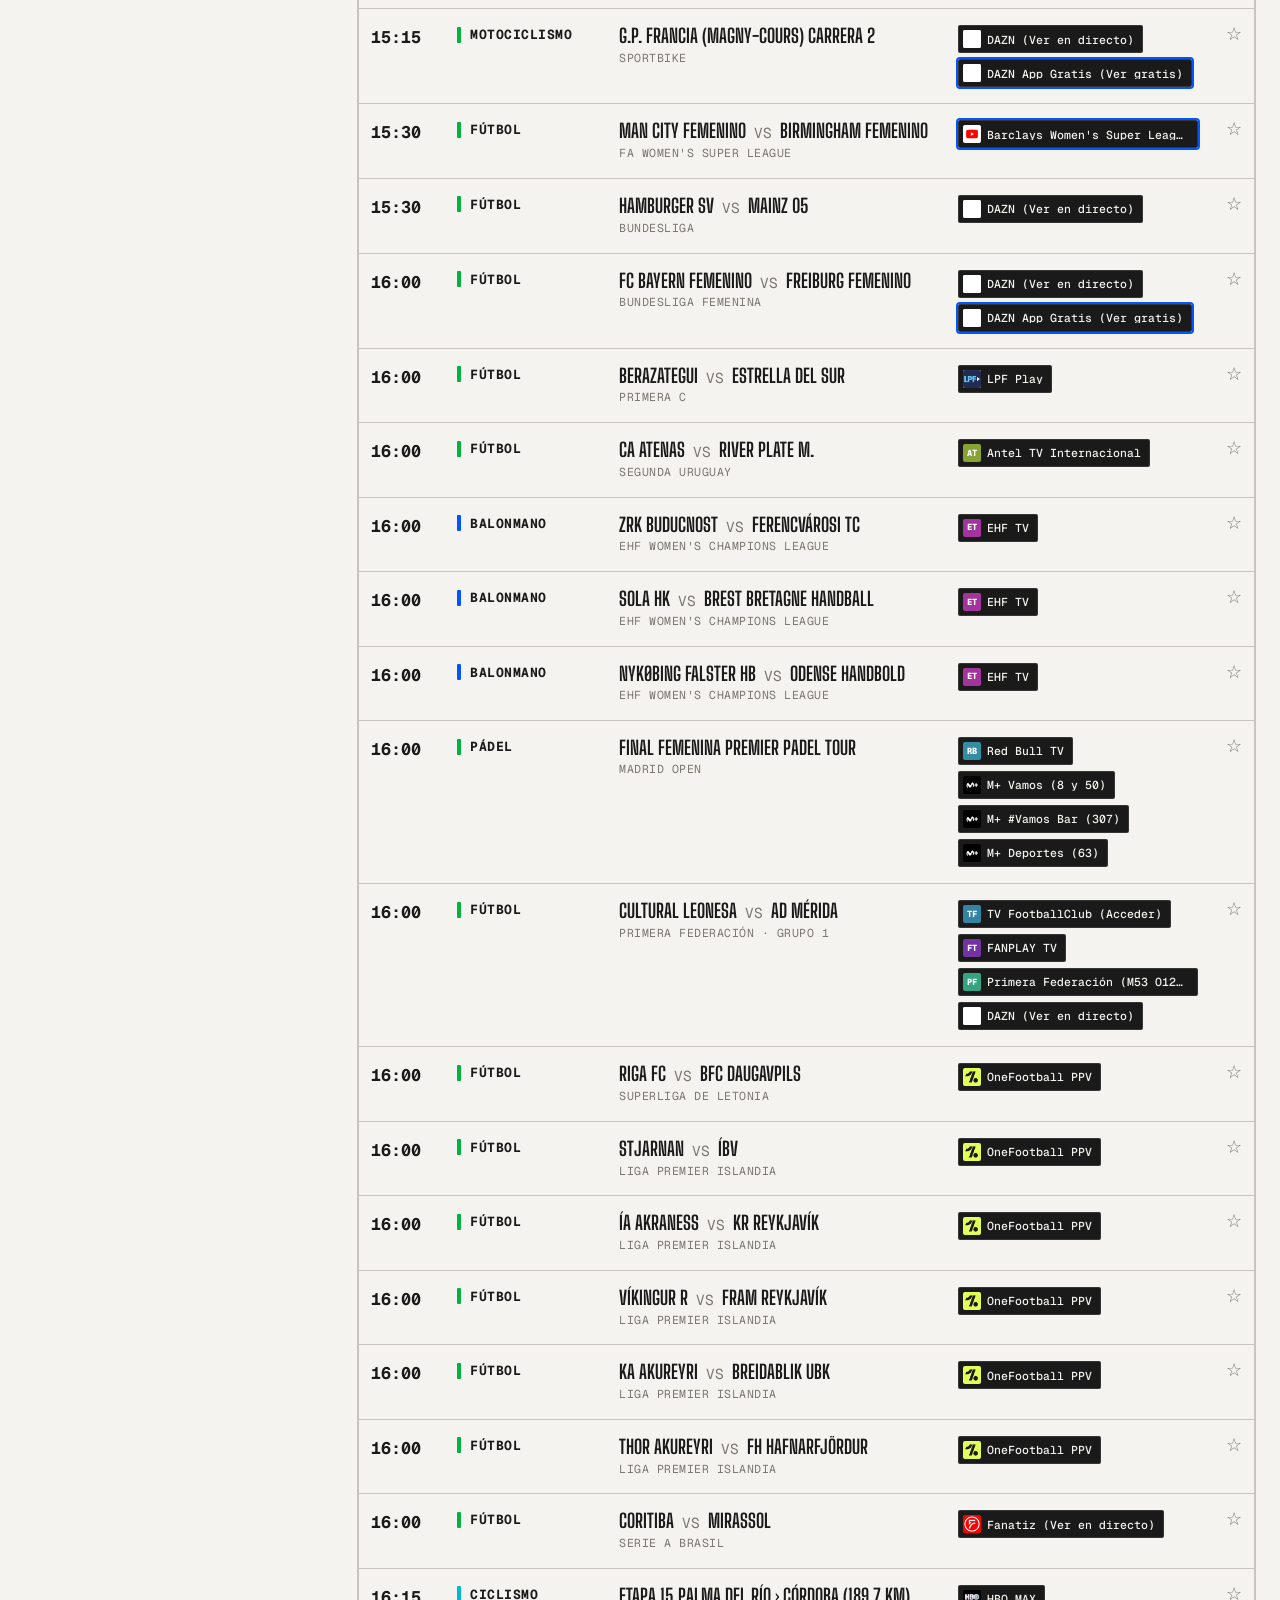
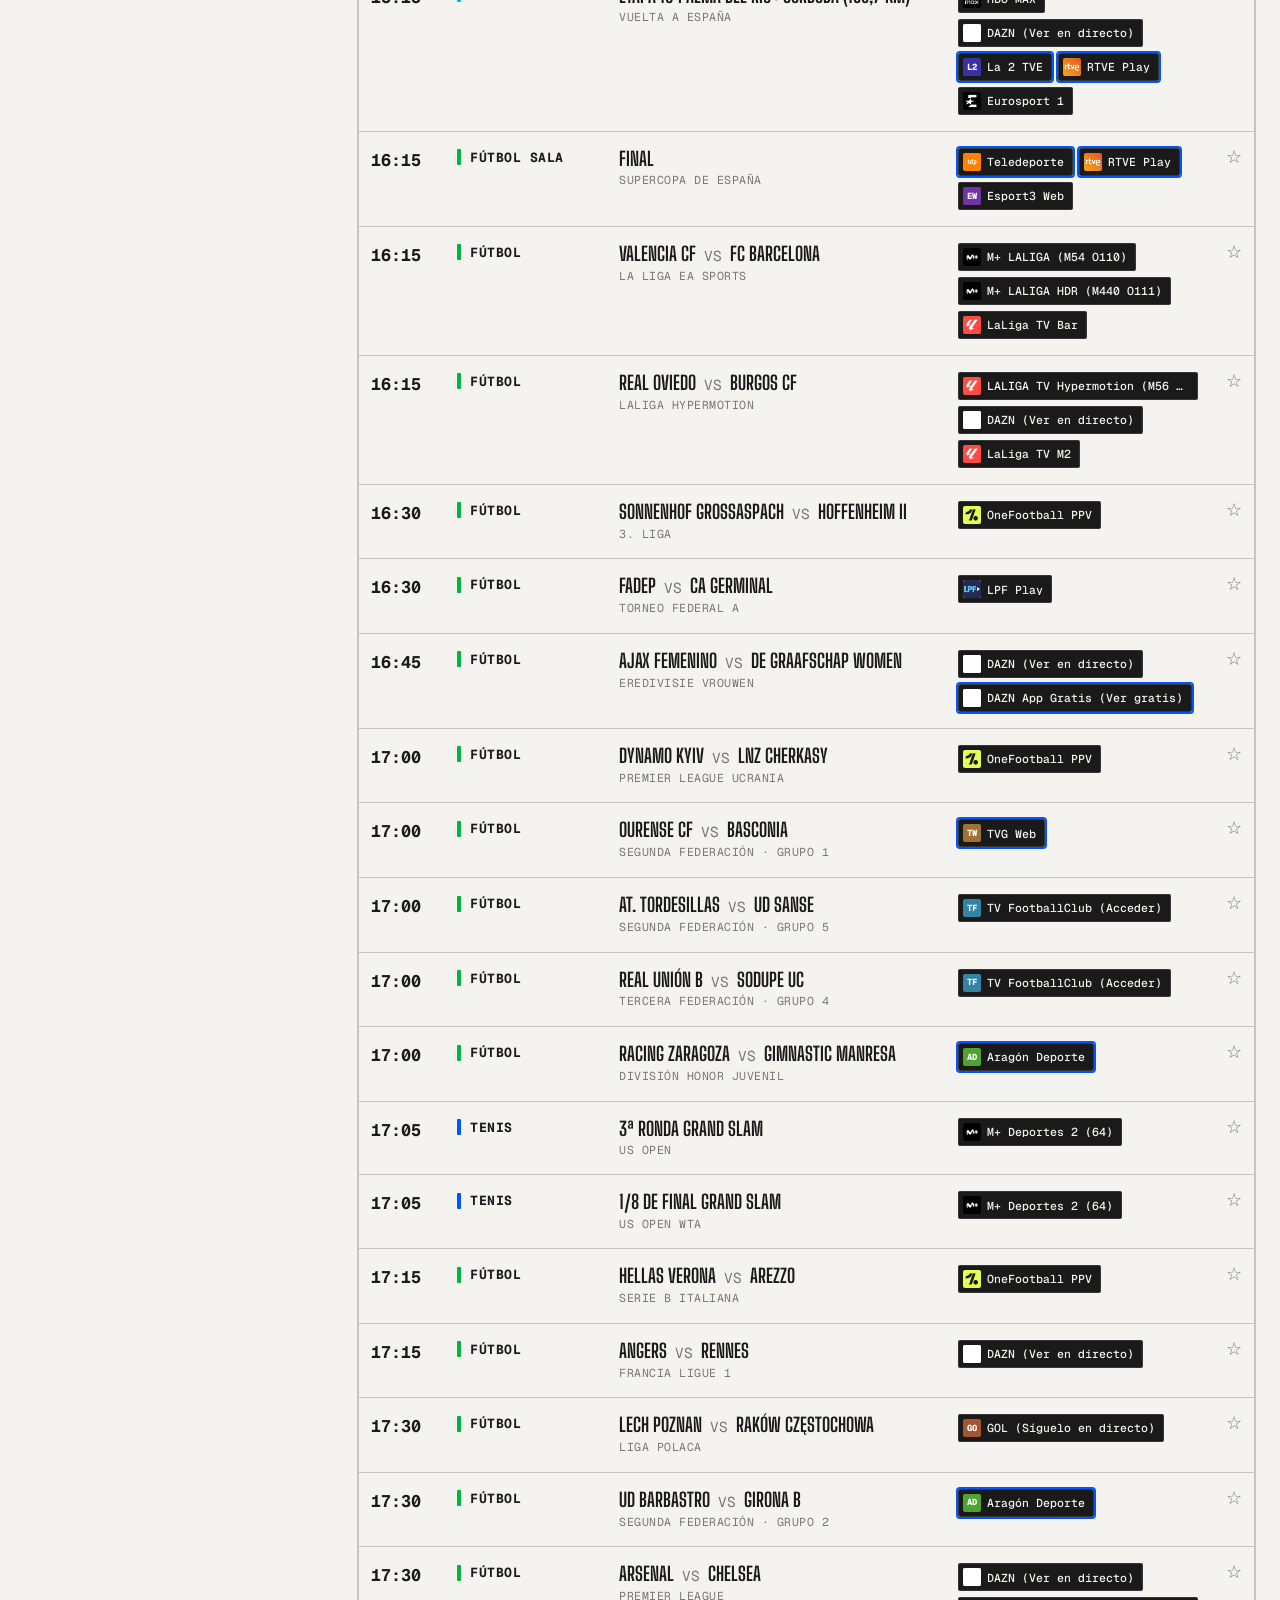
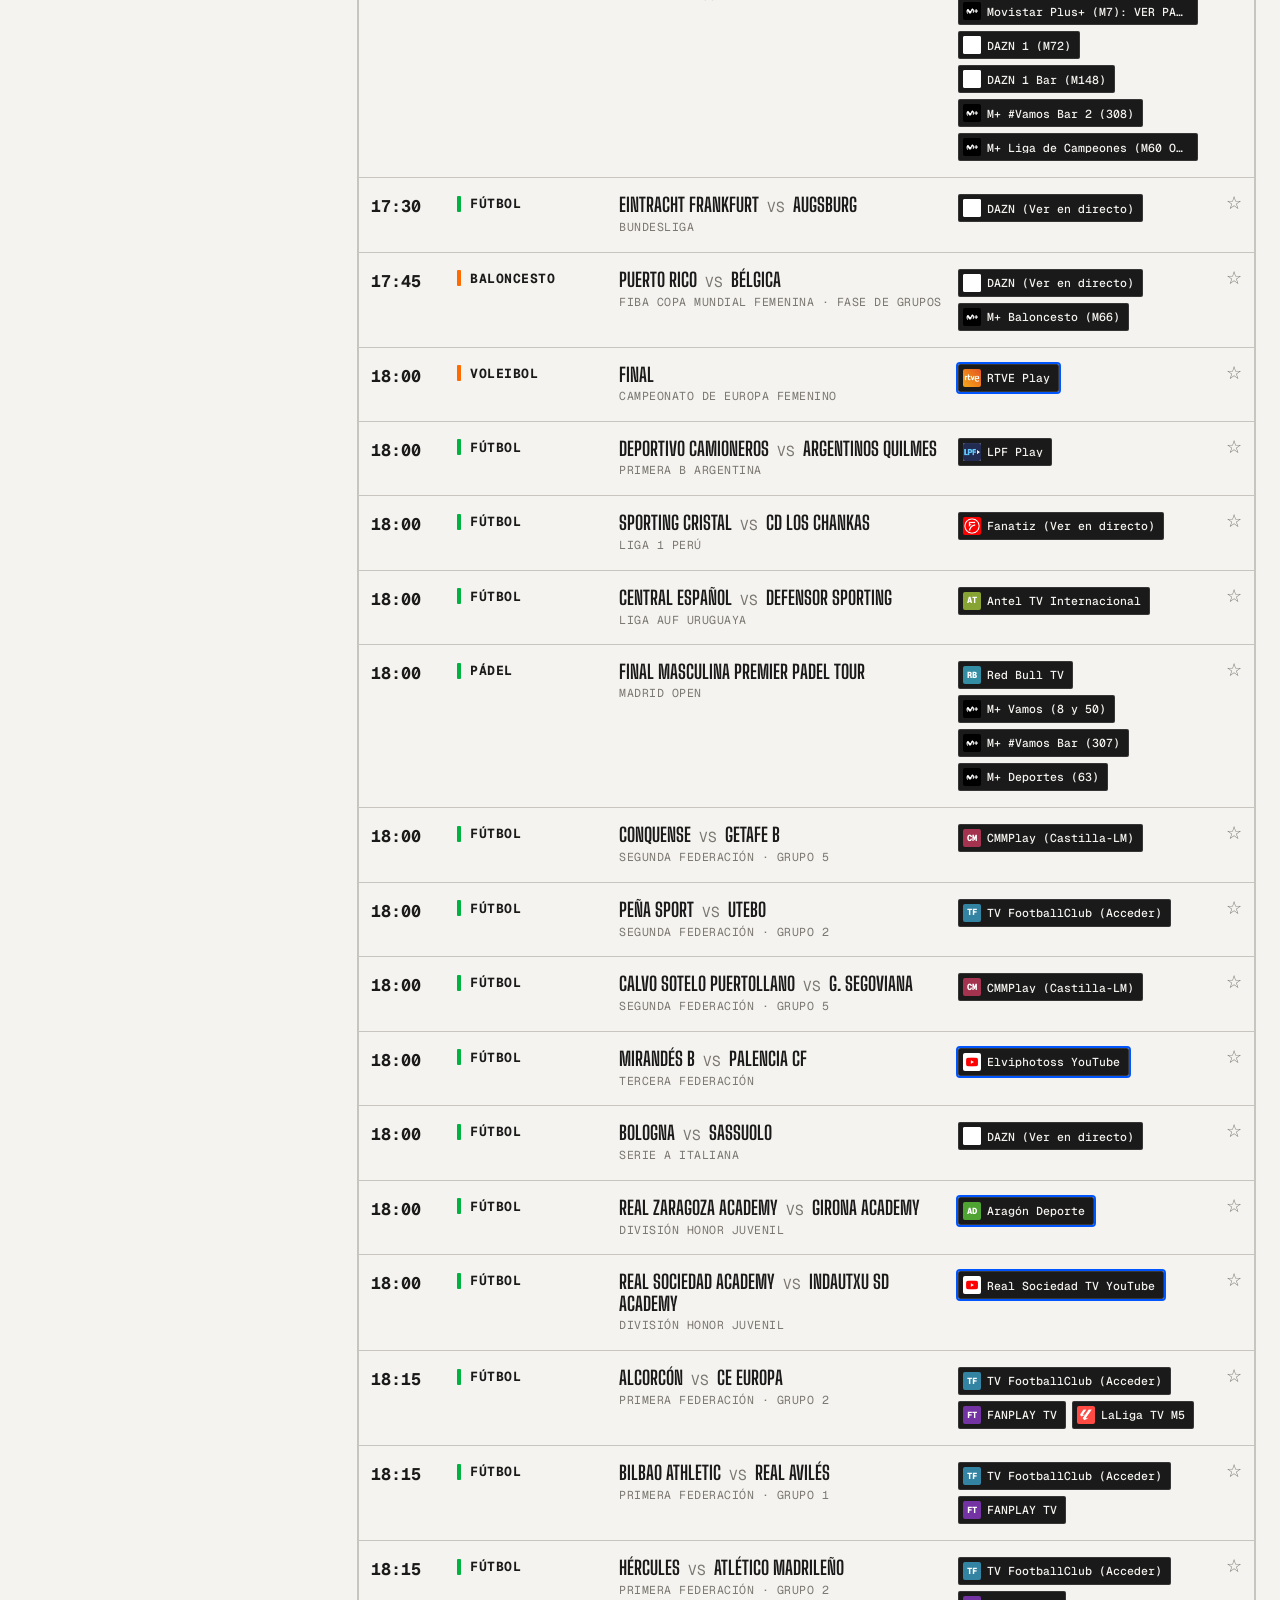
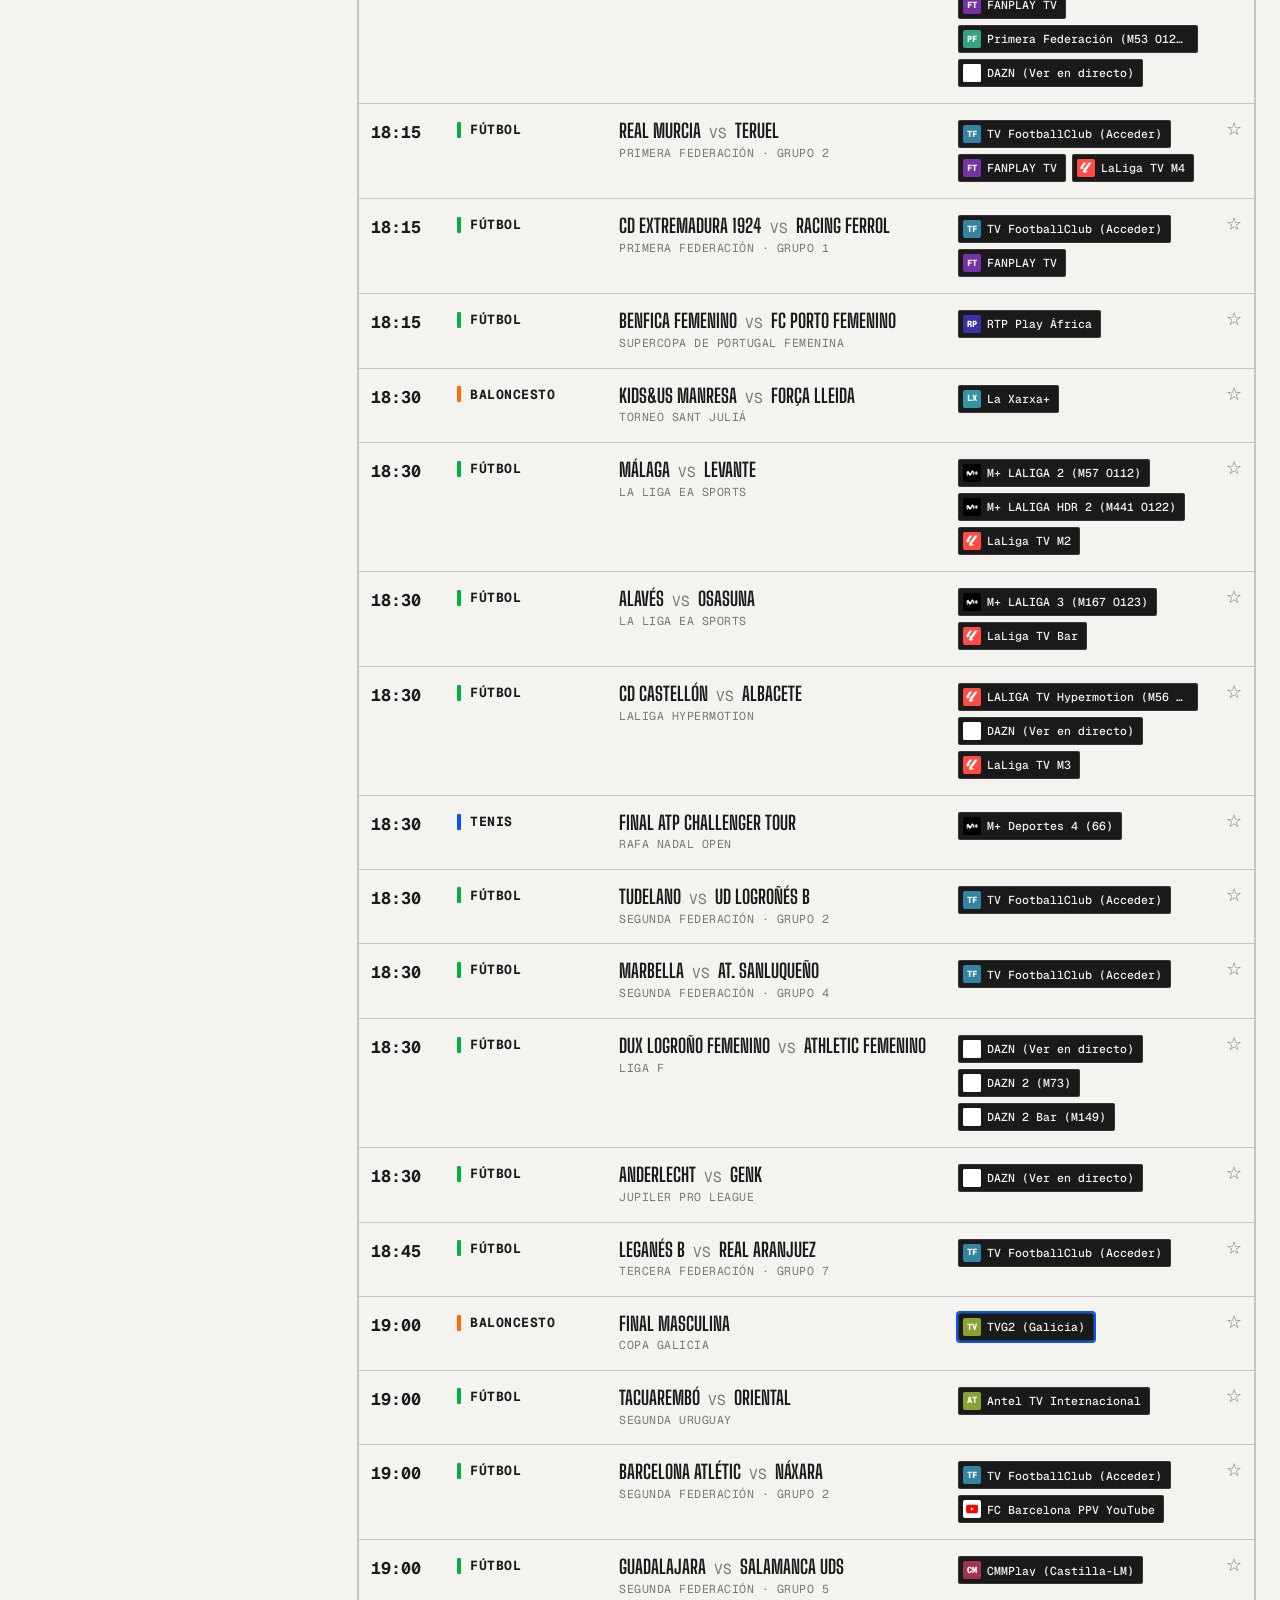
==== commit b68ad188: "Redesign web" ====
--- a/index.html
+++ b/index.html
@@ -4,255 +4,26 @@
 <meta charset="UTF-8">
 <meta name="viewport" content="width=device-width, initial-scale=1.0">
 <title>Deportv — Deporte en TV</title>
-<style>
-  :root{
-    --bg:#0f1420; --panel:#161d2e; --card:#1b2436; --line:#2a344a;
-    --txt:#e8ecf4; --muted:#9aa6be; --accent:#3d7bff; --accent2:#00c2a8;
-    --chip:#243049; --input:#1b2436; --shadow:0 2px 12px rgba(0,0,0,.35);
-    --radius:14px; --maxw:1470px;
-  }
-  /* Tema claro: por preferencia del sistema (si no se ha forzado oscuro)
-     o cuando el usuario elige "Claro" en Preferencias. */
-  @media (prefers-color-scheme: light){
-    :root:not([data-tema="oscuro"]){ --bg:#f4f6fb; --panel:#ffffff; --card:#ffffff; --line:#e4e8f0;
-      --txt:#1a2233; --muted:#5c6883; --chip:#eef1f7; --input:#ffffff;
-      --shadow:0 2px 12px rgba(20,30,60,.08); }
-  }
-  :root[data-tema="claro"]{ --bg:#f4f6fb; --panel:#ffffff; --card:#ffffff; --line:#e4e8f0;
-    --txt:#1a2233; --muted:#5c6883; --chip:#eef1f7; --input:#ffffff;
-    --shadow:0 2px 12px rgba(20,30,60,.08); }
-  *{box-sizing:border-box}
-  html{scroll-behavior:smooth}
-  body{margin:0;font-family:system-ui,-apple-system,"Segoe UI",Roboto,Helvetica,Arial,sans-serif;
-    background:var(--bg);color:var(--txt);line-height:1.45}
-
-  /* Header */
-  header{background:linear-gradient(135deg,var(--accent),var(--accent2));color:#fff}
-  .head-wrap{max-width:var(--maxw);margin:0 auto;padding:20px 24px;display:flex;
-    align-items:center;justify-content:space-between;gap:20px;flex-wrap:wrap}
-  h1{margin:0;font-size:1.5rem;letter-spacing:.2px}
-  .sub{opacity:.92;font-size:.9rem;margin-top:4px}
-  nav.top{display:flex;gap:22px}
-  nav.top a{color:#fff;text-decoration:none;font-weight:600;font-size:.95rem;opacity:.95}
-  nav.top a:hover{text-decoration:underline}
-  @media(max-width:640px){ nav.top{display:none} }
-
-  /* Layout — la columna de filtros usa ancho mínimo/máximo controlado (no fijo),
-     así en tablet horizontal y pantallas medias no se come tanto ancho. */
-  main{max-width:var(--maxw);margin:0 auto;padding:22px 24px 60px;
-    display:grid;grid-template-columns:clamp(260px,24vw,360px) 1fr;gap:22px;align-items:start}
-  @media(max-width:960px){ main{grid-template-columns:1fr} }
-
-  /* Aside filtros */
-  aside .panel{background:var(--panel);border:1px solid var(--line);border-radius:var(--radius);
-    padding:16px;box-shadow:var(--shadow);position:sticky;top:16px;display:flex;flex-direction:column;gap:14px}
-  /* Cabecera del drawer (solo visible en móvil) */
-  .drawer-head{display:none;align-items:center;justify-content:space-between;
-    margin:-16px -16px 2px;padding:14px 16px;border-bottom:1px solid var(--line)}
-  .drawer-head strong{font-size:1rem}
-  .drawer-close{background:var(--chip);border:1px solid var(--line);color:var(--txt);border-radius:8px;
-    width:32px;height:32px;font-size:1rem;cursor:pointer}
-  .drawer-close:hover{border-color:var(--accent)}
-  /* Botón para abrir los filtros (solo visible en móvil) */
-  .filtros-toggle{display:none;align-items:center;gap:8px;align-self:flex-start;
-    background:var(--panel);color:var(--txt);border:1px solid var(--line);border-radius:10px;
-    padding:10px 14px;font-size:.92rem;font-weight:600;cursor:pointer;box-shadow:var(--shadow)}
-  .filtros-toggle:hover{border-color:var(--accent)}
-  .ft-count{background:var(--accent);color:#fff;font-size:.72rem;font-weight:700;
-    border-radius:999px;min-width:20px;height:20px;padding:0 6px;display:inline-flex;
-    align-items:center;justify-content:center}
-  .ft-count[hidden]{display:none}
-  .drawer-backdrop{position:fixed;inset:0;background:rgba(6,10,18,.6);backdrop-filter:blur(2px);z-index:55}
-  .drawer-backdrop[hidden]{display:none}
-
-  /* En móvil/tablet estrecha: el aside se convierte en panel lateral deslizante. */
-  @media(max-width:960px){
-    .filtros-toggle{display:inline-flex}
-    aside{position:fixed;top:0;left:0;height:100dvh;width:min(86vw,340px);z-index:60;
-      transform:translateX(-100%);transition:transform .25s ease;overflow-y:auto;
-      background:var(--panel);box-shadow:0 10px 40px rgba(0,0,0,.5)}
-    aside.open{transform:translateX(0)}
-    aside .panel{position:static;border:none;border-radius:0;box-shadow:none;
-      min-height:100%;padding:16px}
-    .drawer-head{display:flex}
-  }
-  .campo{display:flex;flex-direction:column;gap:5px}
-  .campo label{font-size:.72rem;color:var(--muted);text-transform:uppercase;letter-spacing:.5px}
-  input,select{background:var(--input);color:var(--txt);border:1px solid var(--line);
-    border-radius:9px;padding:9px 10px;font-size:.9rem;width:100%}
-  input::placeholder{color:var(--muted);opacity:.8}
-  input:focus,select:focus{outline:2px solid var(--accent);outline-offset:0}
-  input[type="checkbox"]{width:auto;flex:0 0 auto;margin:0;accent-color:var(--accent)}
-  .switch{display:flex;align-items:center;justify-content:flex-start;gap:8px;
-    font-size:.88rem;color:var(--muted);cursor:pointer;user-select:none}
-  .acciones{display:flex;gap:10px;flex-wrap:wrap}
-  .btn{background:var(--chip);color:var(--txt);border:1px solid var(--line);border-radius:9px;
-    padding:9px 12px;font-size:.85rem;cursor:pointer}
-  .btn:hover{border-color:var(--accent)}
-  .btn-act{background:var(--accent);color:#fff;border-color:var(--accent);font-weight:700}
-  .btn-act:hover{filter:brightness(1.08)}
-  .btn-act.cargando{opacity:.6;pointer-events:none}
-  .meta-src{font-size:.78rem;color:var(--muted);border-top:1px solid var(--line);padding-top:10px}
-  .meta-src b{color:var(--txt)}
-
-  .col-main{display:flex;flex-direction:column;gap:22px;min-width:0}
-
-  /* Destacados hero */
-  .dest-head{font-size:1.05rem;font-weight:800;display:flex;align-items:center;gap:10px;margin:0 0 8px}
-  .hero-wrap{position:relative}
-  .hero-track{display:flex;overflow-x:auto;scroll-snap-type:x mandatory;gap:12px;
-    scrollbar-width:none}
-  .hero-track::-webkit-scrollbar{display:none}
-  .hero{position:relative;flex:0 0 100%;scroll-snap-align:center;min-height:280px;
-    border-radius:12px;border:1px solid var(--accent2);overflow:hidden;
-    background-size:cover;background-position:center;color:#fff;
-    display:flex;flex-direction:column;justify-content:space-between;padding:16px}
-  .hero::after{content:"";position:absolute;inset:0;
-    background:linear-gradient(90deg,rgba(6,10,18,.86) 0%,rgba(6,10,18,.55) 45%,rgba(6,10,18,.25) 100%);z-index:0}
-  .hero > *{position:relative;z-index:1}
-  .hero-top{display:flex;align-items:center;justify-content:space-between}
-  .hero-dots{display:flex;gap:8px}
-  .hero-dots i{width:8px;height:8px;border-radius:50%;background:#e8ecf4;opacity:.6;cursor:pointer}
-  .hero-dots i.on{background:var(--accent2);opacity:1}
-  .hero-body{display:flex;gap:16px;align-items:flex-end;flex-wrap:wrap}
-  .hero-details{flex:1 1 380px;min-width:0}
-  .hero-comp{font-size:.78rem;color:#cdd6e6}
-  .hero-ev{font-size:1.25rem;font-weight:800;margin:2px 0 6px;text-shadow:0 1px 8px rgba(0,0,0,.4)}
-  .hero-hora{font-size:1rem;font-weight:700}
-  .hero-canales{font-size:.8rem;color:var(--accent2);font-weight:700;margin-top:6px}
-  .quiniela{flex:0 0 auto;max-width:60%}
-  .quiniela .q-label{font-size:.75rem;color:#cdd6e6;margin-bottom:6px}
-  .quiniela .q-btns{display:flex;flex-wrap:wrap;gap:6px}
-  .qbtn{background:rgba(36,48,73,.85);color:#e8ecf4;border:1px solid var(--line);border-radius:9px;
-    padding:7px 11px;font-size:.85rem;cursor:pointer;backdrop-filter:blur(2px)}
-  .qbtn:hover{border-color:var(--accent)}
-  .qbtn.sel{background:var(--accent);border-color:var(--accent);color:#fff;font-weight:700}
-  .badge-sport{font-size:.72rem;font-weight:700;color:#fff;background:var(--accent);border-radius:6px;padding:3px 9px}
-
-  /* Pestañas de día */
-  .tabs{display:flex;gap:10px;margin-bottom:6px}
-  .tab{background:var(--chip);color:var(--txt);border:1px solid var(--line);border-radius:9px;
-    padding:8px 14px;font-size:.9rem;cursor:pointer}
-  .tab.on{background:var(--accent);border-color:var(--accent);color:#fff;font-weight:700}
-  .dia-head{display:flex;align-items:center;gap:10px;margin:6px 0 4px}
-  .dia-head h2{font-size:1.05rem;font-weight:700;margin:0}
-  .pill{font-size:.72rem;font-weight:600;color:var(--muted);background:var(--chip);
-    border:1px solid var(--line);border-radius:999px;padding:3px 10px}
-
-  /* Tarjetas de evento */
-  .lista{display:flex;flex-direction:column;gap:12px}
-  .card{position:relative;background:var(--card);border:1px solid var(--line);border-radius:12px;
-    padding:12px 40px 12px 14px;display:grid;grid-template-columns:64px 1fr;gap:12px;
-    box-shadow:var(--shadow);transition:border-color .15s}
-  .card:hover{border-color:#3a465f}
-  .card-fav{position:absolute;top:8px;right:10px;background:none;border:none;cursor:pointer;
-    font-size:1.05rem;line-height:1;color:var(--muted);opacity:.7;transition:transform .12s,color .12s,opacity .12s}
-  .card-fav:hover{opacity:1;transform:scale(1.12)}
-  .card-fav.on{color:#e5484d;opacity:1}
-  .hora{font-size:1.15rem;font-weight:700;align-self:center}
-  .meta{display:flex;flex-wrap:wrap;gap:6px;align-items:center;margin-bottom:4px}
-  .star{font-size:.85rem}
-  .sport{font-size:.72rem;font-weight:700;color:#fff;background:var(--accent);border-radius:6px;padding:2px 7px}
-  .comp{font-size:.78rem;color:var(--muted)}
-  .ronda{font-size:.7rem;color:var(--accent2);border:1px solid var(--accent2);border-radius:6px;padding:1px 6px}
-  .evento{font-weight:600;font-size:1rem;margin:1px 0 6px}
-  .evento .vs{color:var(--muted);font-weight:400;margin:0 2px}
-  .canales{display:flex;flex-wrap:wrap;gap:5px}
-  .canal{display:inline-flex;align-items:center;gap:6px;font-size:.75rem;background:var(--chip);
-    border:1px solid var(--line);border-radius:6px;padding:3px 8px 3px 4px}
-  .canal.mia{background:#134e46;border-color:var(--accent2);color:var(--accent2);font-weight:600}
-  .canal.abierto{border-color:var(--accent2)}
-  .canal-logo{width:18px;height:18px;border-radius:4px;flex:0 0 auto;object-fit:cover;display:block}
-  .canal-logo.mono{display:inline-flex;align-items:center;justify-content:center;
-    font-size:.58rem;font-weight:800;color:#fff;letter-spacing:.3px}
-  .canal-txt{line-height:1}
-
-  /* Toast (aviso breve) */
-  .toast{position:fixed;left:50%;bottom:26px;transform:translateX(-50%) translateY(8px);
-    background:var(--card);color:var(--txt);border:1px solid var(--accent2);border-radius:10px;
-    padding:11px 18px;font-size:.88rem;box-shadow:0 8px 30px rgba(0,0,0,.4);
-    z-index:100;opacity:0;pointer-events:none;transition:opacity .25s,transform .25s}
-  .toast.show{opacity:1;transform:translateX(-50%) translateY(0)}
-  .vacio{text-align:center;color:var(--muted);padding:40px 10px}
-
-  /* Botón Preferencias (cabecera) */
-  .btn-prefs{background:rgba(255,255,255,.16);color:#fff;border:1px solid rgba(255,255,255,.35);
-    border-radius:9px;padding:8px 14px;font-size:.9rem;font-weight:600;cursor:pointer}
-  .btn-prefs:hover{background:rgba(255,255,255,.26)}
-
-  /* Modal Preferencias */
-  .modal-overlay{position:fixed;inset:0;background:rgba(6,10,18,.6);backdrop-filter:blur(2px);
-    display:flex;align-items:flex-start;justify-content:center;padding:40px 16px;z-index:50;overflow:auto}
-  .modal-overlay[hidden]{display:none}
-  .modal{background:var(--panel);border:1px solid var(--line);border-radius:16px;width:100%;
-    max-width:640px;box-shadow:0 20px 60px rgba(0,0,0,.5)}
-  .modal-head{display:flex;align-items:center;justify-content:space-between;
-    padding:16px 20px;border-bottom:1px solid var(--line)}
-  .modal-head h2{margin:0;font-size:1.15rem}
-  .modal-close{background:var(--chip);border:1px solid var(--line);color:var(--txt);border-radius:8px;
-    width:32px;height:32px;font-size:1rem;cursor:pointer}
-  .modal-close:hover{border-color:var(--accent)}
-  .modal-body{padding:8px 20px 20px}
-  .pref-sec{padding:16px 0;border-bottom:1px solid var(--line)}
-  .pref-sec:last-child{border-bottom:none}
-  .pref-sec h3{margin:0 0 6px;font-size:.95rem}
-  .pref-nota{margin:0 0 10px;font-size:.8rem;color:var(--muted)}
-  .seg{display:inline-flex;gap:0;border:1px solid var(--line);border-radius:9px;overflow:hidden}
-  .seg-btn{background:var(--chip);color:var(--txt);border:none;border-right:1px solid var(--line);
-    padding:8px 16px;font-size:.85rem;cursor:pointer}
-  .seg-btn:last-child{border-right:none}
-  .seg-btn.on{background:var(--accent);color:#fff;font-weight:700}
-  .fav-add{display:flex;flex-wrap:wrap;gap:10px;margin-bottom:12px}
-  .fav-block{margin-top:10px}
-  .fav-label{font-size:.78rem;color:var(--muted);margin-bottom:6px}
-  .chips{display:flex;flex-wrap:wrap;gap:7px}
-  .chip-fav{display:inline-flex;align-items:center;gap:6px;font-size:.78rem;background:var(--chip);
-    border:1px solid var(--line);border-radius:999px;padding:5px 6px 5px 11px}
-  .chip-fav button{background:none;border:none;color:var(--muted);cursor:pointer;font-size:.9rem;line-height:1}
-  .chip-fav button:hover{color:#e5484d}
-  .chips-vacio{font-size:.8rem;color:var(--muted);opacity:.8}
-  .btn-danger{background:transparent;border:1px solid #e5484d;color:#e5484d;border-radius:9px;
-    padding:9px 12px;font-size:.85rem;cursor:pointer;font-weight:600}
-  .btn-danger:hover{background:rgba(229,72,77,.12)}
-
-  .plats-grid{display:flex;flex-wrap:wrap;gap:7px;margin:12px 0}
-  .plat{font-size:.78rem;background:var(--chip);border:1px solid var(--line);border-radius:999px;
-    padding:5px 11px;cursor:pointer;user-select:none}
-  .plat.on{background:#134e46;border-color:var(--accent2);color:var(--accent2);font-weight:600}
-
-  /* Pulido de interacciones y accesibilidad */
-  .btn,.tab,.plat,.seg-btn,.qbtn,.modal-close,.btn-prefs,.chip-fav button{
-    transition:background .15s,border-color .15s,color .15s,filter .15s}
-  button:focus-visible,a:focus-visible,select:focus-visible,input:focus-visible{
-    outline:2px solid var(--accent);outline-offset:2px}
-  .tabs{flex-wrap:wrap}
-  .hero-track{scroll-behavior:smooth}
-
-  /* Responsive fino */
-  @media(max-width:640px){
-    .head-wrap{padding:16px}
-    h1{font-size:1.25rem}
-    main{padding:16px 14px 48px}
-    .hero-ev{font-size:1.1rem}
-  }
-  @media(max-width:560px){
-    .hero{min-height:230px}
-    .quiniela{max-width:100%}
-    .modal-body{padding:8px 14px 16px}
-    .fav-add{gap:8px}
-  }
-
-  footer{max-width:var(--maxw);margin:0 auto;padding:0 24px 40px;color:var(--muted);font-size:.78rem}
-</style>
+<link rel="preconnect" href="https://fonts.googleapis.com">
+<link rel="preconnect" href="https://fonts.gstatic.com" crossorigin>
+<link href="https://fonts.googleapis.com/css2?family=Big+Shoulders+Display:wght@700;800;900&family=Geist+Mono:wght@400;500;700;900&display=swap" rel="stylesheet">
+<link rel="stylesheet" href="css/tokens.css">
+<link rel="stylesheet" href="css/app.css">
 </head>
 <body>
 <header>
   <div class="head-wrap">
-    <div>
-      <h1>⚽ Deportv — Deporte en TV</h1>
-      <div class="sub">Consulta y filtra la programación deportiva en televisión y streaming.</div>
+    <div class="brand">
+      <span class="brand-name">DEPORTV</span>
+      <span class="brand-badge">200</span>
     </div>
-    <button class="btn-prefs" id="abrirPrefs" aria-label="Preferencias">⚙ Preferencias</button>
+    <div class="head-meta">
+      <span class="ev-count"><i class="live-dot"></i> Eventos: <b id="hdrCount">—</b></span>
+      <button class="btn-prefs" id="abrirPrefs" aria-label="Preferencias">⚙ Preferencias</button>
+      <span class="head-sep"></span>
+      <span class="head-date" id="hdrFecha">—</span>
+      <span class="head-clock" id="hdrHora">--:--</span>
+    </div>
   </div>
 </header>
 
@@ -264,8 +35,9 @@
         <strong>Filtros</strong>
         <button class="drawer-close" id="cerrarFiltros" aria-label="Cerrar filtros">✕</button>
       </div>
+      <div class="panel-title">Filtros</div>
       <div class="campo"><label for="q">Buscar</label>
-        <input id="q" type="search" placeholder="Equipo, evento, competición..."></div>
+        <input id="q" type="search" placeholder="Equipo, evento o competición..."></div>
       <div class="campo"><label for="fDep">Deporte</label><select id="fDep"></select></div>
       <div class="campo"><label for="fComp">Competición</label><select id="fComp"></select></div>
       <div class="campo"><label for="fCanal">Canal / Plataforma</label><select id="fCanal"></select></div>
@@ -275,7 +47,7 @@
       <label class="switch"><input type="checkbox" id="ocultarFin" checked> Ocultar eventos ya finalizados (hoy)</label>
       <div class="acciones">
         <button class="btn" id="limpiar">Limpiar filtros</button>
-        <button class="btn btn-act" id="actualizar">🔄 Actualizar eventos</button>
+        <button class="btn btn-act" id="actualizar">Actualizar</button>
       </div>
       <div class="meta-src" id="metaSrc">Fuente actualizada: —</div>
     </div>
@@ -287,22 +59,29 @@
     <button class="filtros-toggle" id="abrirFiltros" aria-controls="filtros" aria-expanded="false">
       <span>☰ Filtros</span><span class="ft-count" id="ftCount" hidden>0</span>
     </button>
+
     <!-- Destacados -->
     <section id="destacados">
-      <div class="dest-head">⭐ Destacados de hoy <span class="pill" id="destCount"></span></div>
-      <div class="hero-wrap">
-        <div class="hero-track" id="heroTrack"></div>
+      <div class="dest-head">
+        <span class="sec-title"><span class="star">★</span> Destacados de hoy <span class="pill" id="destCount"></span></span>
+        <div class="hero-dots" id="heroDots"></div>
       </div>
+      <div class="hero-wrap"><div class="hero-track" id="heroTrack"></div></div>
     </section>
 
     <!-- Listado con pestañas -->
     <section>
       <div class="tabs" id="tabs"></div>
-      <div class="dia-head"><h2 id="diaTitulo">—</h2><span class="pill" id="diaCount"></span></div>
+      <div class="dia-head">
+        <h2 id="diaTitulo">—</h2>
+        <span class="dia-nota">Programación sujeta a cambios de retransmisión</span>
+      </div>
+      <div class="list-head">
+        <span>Hora</span><span>Deporte</span><span>Evento / Participantes</span><span>Canal</span><span></span>
+      </div>
       <div class="lista" id="lista"></div>
       <div class="vacio" id="vacio" style="display:none">No hay eventos para este día con los filtros actuales.</div>
     </section>
-
   </div>
 </main>
 
@@ -341,7 +120,7 @@
       <section class="pref-sec">
         <h3>❤ Competiciones favoritas</h3>
         <p class="pref-nota">Añade tus competiciones favoritas (organizadas por deporte).
-          Márcalas también con el corazón de cada tarjeta.</p>
+          Márcalas también con la estrella de cada evento.</p>
         <select id="addFavComp"><option value="">Selecciona una competición para añadir</option></select>
         <div class="fav-block">
           <div class="fav-label">Favoritas (<span id="nFavComp">0</span>)</div>
@@ -350,9 +129,31 @@
       </section>
 
       <section class="pref-sec">
+        <h3>🔔 Notificaciones</h3>
+        <p class="pref-nota">Avisos de próximos eventos <b>mientras Deportv está abierto</b>
+          en el navegador. (Los avisos con la web cerrada llegarán con la app.)</p>
+        <label class="switch"><input type="checkbox" id="notifOn"> Avisarme de próximos eventos</label>
+        <div id="notifOpts" class="notif-opts" hidden>
+          <div class="fav-label" style="margin-top:6px">Avisar de:</div>
+          <label class="switch"><input type="checkbox" id="notifFav" checked> Competiciones favoritas</label>
+          <label class="switch"><input type="checkbox" id="notifDest" checked> Eventos destacados</label>
+          <div class="campo" style="margin-top:8px;max-width:220px">
+            <label for="notifLead">Antelación del aviso</label>
+            <select id="notifLead">
+              <option value="5">5 minutos antes</option>
+              <option value="10">10 minutos antes</option>
+              <option value="15">15 minutos antes</option>
+              <option value="30">30 minutos antes</option>
+            </select>
+          </div>
+        </div>
+        <div class="notif-estado" id="notifEstado"></div>
+      </section>
+
+      <section class="pref-sec">
         <h3>🗃 Datos</h3>
-        <p class="pref-nota">Borra tus preferencias guardadas (favoritos, plataformas y
-          tema) en este navegador.</p>
+        <p class="pref-nota">Borra tus preferencias guardadas (favoritos, plataformas,
+          tema y notificaciones) en este navegador.</p>
         <button class="btn btn-danger" id="limpiarCache">🗑 Limpiar preferencias</button>
       </section>
 
@@ -362,2755 +163,12 @@
 
 <div class="toast" id="toast" role="status" aria-live="polite"></div>
 
-<footer id="pie"></footer>
+<footer class="site-foot">
+  <span id="pie"></span>
+  <span class="barcode" aria-hidden="true"></span>
+</footer>
 
-<script>
-/* ===== Datos ===== */
-const DATA_EMBEBIDA    = /*__DATA__*/{
-  "meta": {
-    "fuente": "https://www.futbolenlatv.es/deporte",
-    "generado": "2026-08-25T08:39:55",
-    "descripcion": "Programacion deportiva en TV extraida de futbolenlatv.es. MVP 0.1.",
-    "total_eventos": 125
-  },
-  "eventos": [
-    {
-      "deporte": "Fútbol",
-      "competicion": "Primera División Argentina",
-      "ronda": "Torneo Clausura",
-      "evento": "Tigre vs Central Córdoba",
-      "local": "Tigre",
-      "visitante": "Central Córdoba",
-      "fecha": "2026-08-25",
-      "hora": "00:00",
-      "canales": [
-        "Fanatiz (Ver en directo)"
-      ]
-    },
-    {
-      "deporte": "Tenis",
-      "competicion": "WTA Torneo de Monterrey",
-      "ronda": "1ª Ronda",
-      "evento": "J. Tjen vs D. Yastremska",
-      "local": "J. Tjen",
-      "visitante": "D. Yastremska",
-      "fecha": "2026-08-25",
-      "hora": "00:30",
-      "canales": [
-        "WTA TV",
-        "Tennis Channel - Orange TV (131)"
-      ]
-    },
-    {
-      "deporte": "Tenis",
-      "competicion": "Torneo de Winston-Salem",
-      "ronda": "2ª Ronda",
-      "evento": "J. Brooksby vs S. Tsitsipas",
-      "local": "J. Brooksby",
-      "visitante": "S. Tsitsipas",
-      "fecha": "2026-08-25",
-      "hora": "00:40",
-      "canales": [
-        "ATP Tennis TV"
-      ]
-    },
-    {
-      "deporte": "Fútbol",
-      "competicion": "Primera Nacional Argentina",
-      "ronda": null,
-      "evento": "Ferro Carril Oeste vs All Boys",
-      "local": "Ferro Carril Oeste",
-      "visitante": "All Boys",
-      "fecha": "2026-08-25",
-      "hora": "01:00",
-      "canales": [
-        "LPF Play"
-      ]
-    },
-    {
-      "deporte": "Fútbol",
-      "competicion": "Serie A Brasil",
-      "ronda": null,
-      "evento": "Botafogo vs At. Paranaense",
-      "local": "Botafogo",
-      "visitante": "At. Paranaense",
-      "fecha": "2026-08-25",
-      "hora": "01:00",
-      "canales": [
-        "Fanatiz (Ver en directo)"
-      ]
-    },
-    {
-      "deporte": "Fútbol",
-      "competicion": "Liga Pro Ecuador",
-      "ronda": null,
-      "evento": "Libertad FC vs Macará",
-      "local": "Libertad FC",
-      "visitante": "Macará",
-      "fecha": "2026-08-25",
-      "hora": "02:00",
-      "canales": [
-        "Zapping Internacional"
-      ]
-    },
-    {
-      "deporte": "Fútbol",
-      "competicion": "Primera División Argentina",
-      "ronda": "Torneo Clausura",
-      "evento": "Lanús vs Argentinos Juniors",
-      "local": "Lanús",
-      "visitante": "Argentinos Juniors",
-      "fecha": "2026-08-25",
-      "hora": "02:15",
-      "canales": [
-        "Fanatiz (Ver en directo)"
-      ]
-    },
-    {
-      "deporte": "Fútbol",
-      "competicion": "Primera División Argentina",
-      "ronda": "Torneo Clausura",
-      "evento": "Talleres Córdoba vs Rosario Central",
-      "local": "Talleres Córdoba",
-      "visitante": "Rosario Central",
-      "fecha": "2026-08-25",
-      "hora": "02:15",
-      "canales": [
-        "Fanatiz (Ver en directo)"
-      ]
-    },
-    {
-      "deporte": "Tenis",
-      "competicion": "Torneo de Winston-Salem",
-      "ronda": "2ª Ronda",
-      "evento": "D. Altmaier vs F. Comesana",
-      "local": "D. Altmaier",
-      "visitante": "F. Comesana",
-      "fecha": "2026-08-25",
-      "hora": "02:50",
-      "canales": [
-        "ATP Tennis TV"
-      ]
-    },
-    {
-      "deporte": "Tenis",
-      "competicion": "WTA Torneo de Monterrey",
-      "ronda": "1ª Ronda",
-      "evento": "C. Tauson vs R. Zarazúa",
-      "local": "C. Tauson",
-      "visitante": "R. Zarazúa",
-      "fecha": "2026-08-25",
-      "hora": "03:40",
-      "canales": [
-        "WTA TV",
-        "Tennis Channel - Orange TV (131)"
-      ]
-    },
-    {
-      "deporte": "Fútbol",
-      "competicion": "MLS Next Pro",
-      "ronda": null,
-      "evento": "Tacoma Defiance vs Sporting KC II",
-      "local": "Tacoma Defiance",
-      "visitante": "Sporting KC II",
-      "fecha": "2026-08-25",
-      "hora": "04:00",
-      "canales": [
-        "OneFootball"
-      ]
-    },
-    {
-      "deporte": "Tenis",
-      "competicion": "WTA Torneo de Monterrey",
-      "ronda": "1ª Ronda",
-      "evento": "D. Parry vs D. Vekic",
-      "local": "D. Parry",
-      "visitante": "D. Vekic",
-      "fecha": "2026-08-25",
-      "hora": "05:40",
-      "canales": [
-        "WTA TV",
-        "Tennis Channel - Orange TV (131)"
-      ]
-    },
-    {
-      "deporte": "Ciclismo",
-      "competicion": "Tour de L'Avenir",
-      "ronda": null,
-      "evento": "Etapa 6 Châtillon-sur-Cluses › Val d’Isère (149 km)",
-      "local": null,
-      "visitante": null,
-      "fecha": "2026-08-25",
-      "hora": "14:00",
-      "canales": [
-        "HBO MAX"
-      ]
-    },
-    {
-      "deporte": "Ciclismo",
-      "competicion": "Vuelta a España",
-      "ronda": null,
-      "evento": "Etapa 4",
-      "local": null,
-      "visitante": null,
-      "fecha": "2026-08-25",
-      "hora": "14:20",
-      "canales": [
-        "HBO MAX",
-        "DAZN (Ver en directo)",
-        "Teledeporte",
-        "RTVE Play",
-        "Eurosport 1"
-      ]
-    },
-    {
-      "deporte": "Ciclismo",
-      "competicion": "Vuelta a España",
-      "ronda": null,
-      "evento": "Etapa 4 Andorra la Vella › Andorra la Vella (104,8 km)",
-      "local": null,
-      "visitante": null,
-      "fecha": "2026-08-25",
-      "hora": "15:50",
-      "canales": [
-        "HBO MAX",
-        "DAZN (Ver en directo)",
-        "La 1 TVE",
-        "RTVE Play",
-        "Eurosport 1"
-      ]
-    },
-    {
-      "deporte": "Tenis",
-      "competicion": "US Open",
-      "ronda": null,
-      "evento": "1ª Ronda Dobles Mixtos Grand Slam",
-      "local": null,
-      "visitante": null,
-      "fecha": "2026-08-25",
-      "hora": "16:00",
-      "canales": [
-        "Movistar Plus+ (M7): VER PARTIDO",
-        "M+ Deportes 2 (64)",
-        "M+ Deportes 3 (65)"
-      ]
-    },
-    {
-      "deporte": "Voleibol",
-      "competicion": "Campeonato de Europa Femenino",
-      "ronda": "Fase de grupos",
-      "evento": "Holanda vs España",
-      "local": "Holanda",
-      "visitante": "España",
-      "fecha": "2026-08-25",
-      "hora": "16:30",
-      "canales": [
-        "Teledeporte",
-        "RTVE Play"
-      ]
-    },
-    {
-      "deporte": "Fútbol",
-      "competicion": "Amistoso Sub-18",
-      "ronda": null,
-      "evento": "España vs Arabia Saudí",
-      "local": "España",
-      "visitante": "Arabia Saudí",
-      "fecha": "2026-08-25",
-      "hora": "18:00",
-      "canales": [
-        "SeFutbol YouTube",
-        "Twitter @SeFutbol",
-        "Facebook SeFutbol",
-        "RFEF.es"
-      ]
-    },
-    {
-      "deporte": "Fútbol",
-      "competicion": "Superliga de Letonia",
-      "ronda": null,
-      "evento": "FK Auda vs FK Liepaja",
-      "local": "FK Auda",
-      "visitante": "FK Liepaja",
-      "fecha": "2026-08-25",
-      "hora": "18:00",
-      "canales": [
-        "OneFootball PPV"
-      ]
-    },
-    {
-      "deporte": "Fútbol",
-      "competicion": "Champions League",
-      "ronda": "Playoffs",
-      "evento": "Sabah FK vs Hapoel Beer Sheva",
-      "local": "Sabah FK",
-      "visitante": "Hapoel Beer Sheva",
-      "fecha": "2026-08-25",
-      "hora": "18:45",
-      "canales": [
-        "M+ Liga de Campeones 2 (M61 O117)",
-        "M+ Liga de Campeones 3 (M62 O118)"
-      ]
-    },
-    {
-      "deporte": "Fútbol",
-      "competicion": "Primera B Argentina",
-      "ronda": null,
-      "evento": "Arsenal Sarandí vs Ituzaingó",
-      "local": "Arsenal Sarandí",
-      "visitante": "Ituzaingó",
-      "fecha": "2026-08-25",
-      "hora": "20:00",
-      "canales": [
-        "LPF Play"
-      ]
-    },
-    {
-      "deporte": "Fútbol",
-      "competicion": "Primera B Argentina",
-      "ronda": null,
-      "evento": "Sportivo Italiano vs Defensores Unidos",
-      "local": "Sportivo Italiano",
-      "visitante": "Defensores Unidos",
-      "fecha": "2026-08-25",
-      "hora": "20:00",
-      "canales": [
-        "LPF Play"
-      ]
-    },
-    {
-      "deporte": "Fútbol",
-      "competicion": "Primera B Argentina",
-      "ronda": null,
-      "evento": "Villa Dálmine vs CA Talleres",
-      "local": "Villa Dálmine",
-      "visitante": "CA Talleres",
-      "fecha": "2026-08-25",
-      "hora": "20:00",
-      "canales": [
-        "LPF Play"
-      ]
-    },
-    {
-      "deporte": "Fútbol",
-      "competicion": "Primera B Argentina",
-      "ronda": null,
-      "evento": "Villa San Carlos vs Flandria",
-      "local": "Villa San Carlos",
-      "visitante": "Flandria",
-      "fecha": "2026-08-25",
-      "hora": "20:00",
-      "canales": [
-        "LPF Play"
-      ]
-    },
-    {
-      "deporte": "Fútbol",
-      "competicion": "Primera B Argentina",
-      "ronda": null,
-      "evento": "UAI Urquiza vs Laferrere",
-      "local": "UAI Urquiza",
-      "visitante": "Laferrere",
-      "fecha": "2026-08-25",
-      "hora": "20:00",
-      "canales": [
-        "LPF Play"
-      ]
-    },
-    {
-      "deporte": "Fútbol",
-      "competicion": "Primera B Argentina",
-      "ronda": null,
-      "evento": "San Martín Burzaco vs Argentinos Quilmes",
-      "local": "San Martín Burzaco",
-      "visitante": "Argentinos Quilmes",
-      "fecha": "2026-08-25",
-      "hora": "20:00",
-      "canales": [
-        "LPF Play"
-      ]
-    },
-    {
-      "deporte": "Fútbol",
-      "competicion": "Primera B Argentina",
-      "ronda": null,
-      "evento": "Real Pilar vs Brown de Adrogué",
-      "local": "Real Pilar",
-      "visitante": "Brown de Adrogué",
-      "fecha": "2026-08-25",
-      "hora": "20:00",
-      "canales": [
-        "LPF Play"
-      ]
-    },
-    {
-      "deporte": "Fútbol",
-      "competicion": "Primera C",
-      "ronda": null,
-      "evento": "Leones de Rosario vs Muñiz",
-      "local": "Leones de Rosario",
-      "visitante": "Muñiz",
-      "fecha": "2026-08-25",
-      "hora": "20:00",
-      "canales": [
-        "LPF Play"
-      ]
-    },
-    {
-      "deporte": "Fútbol",
-      "competicion": "Torneo Proyección",
-      "ronda": null,
-      "evento": "Racing Avellaneda Reserva vs Gimnasia LP Reserva",
-      "local": "Racing Avellaneda Reserva",
-      "visitante": "Gimnasia LP Reserva",
-      "fecha": "2026-08-25",
-      "hora": "20:00",
-      "canales": [
-        "LPF Play"
-      ]
-    },
-    {
-      "deporte": "Fútbol",
-      "competicion": "Torneo Proyección",
-      "ronda": null,
-      "evento": "Vélez Sarsfield Reserva vs Atlético Tucumán Reserva",
-      "local": "Vélez Sarsfield Reserva",
-      "visitante": "Atlético Tucumán Reserva",
-      "fecha": "2026-08-25",
-      "hora": "20:00",
-      "canales": [
-        "LPF Play"
-      ]
-    },
-    {
-      "deporte": "Fútbol",
-      "competicion": "Torneo Proyección",
-      "ronda": null,
-      "evento": "Sarmiento Reserva vs Aldosivi Reserva",
-      "local": "Sarmiento Reserva",
-      "visitante": "Aldosivi Reserva",
-      "fecha": "2026-08-25",
-      "hora": "20:00",
-      "canales": [
-        "LPF Play"
-      ]
-    },
-    {
-      "deporte": "Fútbol",
-      "competicion": "Torneo Proyección",
-      "ronda": null,
-      "evento": "Instituto Reserva vs Argentinos Juniors Reserva",
-      "local": "Instituto Reserva",
-      "visitante": "Argentinos Juniors Reserva",
-      "fecha": "2026-08-25",
-      "hora": "20:00",
-      "canales": [
-        "LPF Play"
-      ]
-    },
-    {
-      "deporte": "Fútbol",
-      "competicion": "Torneo Proyección",
-      "ronda": null,
-      "evento": "San Martín SJ Reserva vs CA Huracán Reserva",
-      "local": "San Martín SJ Reserva",
-      "visitante": "CA Huracán Reserva",
-      "fecha": "2026-08-25",
-      "hora": "20:00",
-      "canales": [
-        "LPF Play"
-      ]
-    },
-    {
-      "deporte": "Fútbol",
-      "competicion": "Saudi Pro League",
-      "ronda": null,
-      "evento": "Al Ettifaq vs Al Nassr",
-      "local": "Al Ettifaq",
-      "visitante": "Al Nassr",
-      "fecha": "2026-08-25",
-      "hora": "20:00",
-      "canales": [
-        "M+ Vamos (8 y 50)",
-        "M+ #Vamos Bar (307)",
-        "M+ Liga de Campeones 4 (M180 O119)"
-      ]
-    },
-    {
-      "deporte": "Tenis",
-      "competicion": "Torneo de Winston-Salem",
-      "ronda": null,
-      "evento": "2ª Ronda ATP 250",
-      "local": null,
-      "visitante": null,
-      "fecha": "2026-08-25",
-      "hora": "20:05",
-      "canales": [
-        "ATP Tennis TV"
-      ]
-    },
-    {
-      "deporte": "Baloncesto",
-      "competicion": "Amistoso",
-      "ronda": null,
-      "evento": "Monbus Obradoiro vs Básquet Coruña",
-      "local": "Monbus Obradoiro",
-      "visitante": "Básquet Coruña",
-      "fecha": "2026-08-25",
-      "hora": "20:30",
-      "canales": [
-        "Canal por confirmar"
-      ]
-    },
-    {
-      "deporte": "Fútbol",
-      "competicion": "Champions League",
-      "ronda": "Playoffs",
-      "evento": "LASK Linz vs Celtic FC",
-      "local": "LASK Linz",
-      "visitante": "Celtic FC",
-      "fecha": "2026-08-25",
-      "hora": "21:00",
-      "canales": [
-        "M+ Liga de Campeones (M60 O115)"
-      ]
-    },
-    {
-      "deporte": "Fútbol",
-      "competicion": "Champions League",
-      "ronda": "Playoffs",
-      "evento": "Bodø/Glimt vs NEC Nijmegen",
-      "local": "Bodø/Glimt",
-      "visitante": "NEC Nijmegen",
-      "fecha": "2026-08-25",
-      "hora": "21:00",
-      "canales": [
-        "M+ Liga de Campeones 2 (M61 O117)"
-      ]
-    },
-    {
-      "deporte": "Fútbol",
-      "competicion": "La Liga EA Sports",
-      "ronda": null,
-      "evento": "Valencia CF vs Real Betis",
-      "local": "Valencia CF",
-      "visitante": "Real Betis",
-      "fecha": "2026-08-25",
-      "hora": "21:00",
-      "canales": [
-        "DAZN LaLiga (M55 O113)",
-        "DAZN (Ver en directo)",
-        "LaLiga TV Bar"
-      ]
-    },
-    {
-      "deporte": "Tenis",
-      "competicion": "WTA Torneo de Monterrey",
-      "ronda": null,
-      "evento": "2ª Ronda WTA 500",
-      "local": null,
-      "visitante": null,
-      "fecha": "2026-08-25",
-      "hora": "23:05",
-      "canales": [
-        "WTA TV",
-        "Tennis Channel - Orange TV (131)"
-      ]
-    },
-    {
-      "deporte": "Fútbol",
-      "competicion": "Primera Nacional Argentina",
-      "ronda": null,
-      "evento": "Deportivo Madryn vs Godoy Cruz",
-      "local": "Deportivo Madryn",
-      "visitante": "Godoy Cruz",
-      "fecha": "2026-08-26",
-      "hora": "00:00",
-      "canales": [
-        "LPF Play"
-      ]
-    },
-    {
-      "deporte": "Fútbol",
-      "competicion": "Primera B Argentina",
-      "ronda": null,
-      "evento": "Excursionistas vs Argentino Merlo",
-      "local": "Excursionistas",
-      "visitante": "Argentino Merlo",
-      "fecha": "2026-08-26",
-      "hora": "01:00",
-      "canales": [
-        "LPF Play"
-      ]
-    },
-    {
-      "deporte": "Fútbol",
-      "competicion": "Liga Femenina Dimayor",
-      "ronda": null,
-      "evento": "Santa Fe Femenino vs Orsomarso Femenino",
-      "local": "Santa Fe Femenino",
-      "visitante": "Orsomarso Femenino",
-      "fecha": "2026-08-26",
-      "hora": "01:00",
-      "canales": [
-        "Win Sports TV YouTube"
-      ]
-    },
-    {
-      "deporte": "Fútbol",
-      "competicion": "Copa do Brasil",
-      "ronda": null,
-      "evento": "Cruzeiro vs Atlético Mineiro",
-      "local": "Cruzeiro",
-      "visitante": "Atlético Mineiro",
-      "fecha": "2026-08-26",
-      "hora": "02:00",
-      "canales": [
-        "OneFootball PPV",
-        "OneFootball"
-      ]
-    },
-    {
-      "deporte": "Fútbol",
-      "competicion": "Torneo Proyección",
-      "ronda": null,
-      "evento": "River Plate Reserva vs Unión Santa Fe Reserva",
-      "local": "River Plate Reserva",
-      "visitante": "Unión Santa Fe Reserva",
-      "fecha": "2026-08-26",
-      "hora": "02:00",
-      "canales": [
-        "LPF Play"
-      ]
-    },
-    {
-      "deporte": "MMA",
-      "competicion": "Dana White Contender Series",
-      "ronda": null,
-      "evento": "Semana 3",
-      "local": null,
-      "visitante": null,
-      "fecha": "2026-08-26",
-      "hora": "02:00",
-      "canales": [
-        "HBO MAX"
-      ]
-    },
-    {
-      "deporte": "Fútbol",
-      "competicion": "Liga Colombiana",
-      "ronda": null,
-      "evento": "Cúcuta vs Alianza",
-      "local": "Cúcuta",
-      "visitante": "Alianza",
-      "fecha": "2026-08-26",
-      "hora": "03:00",
-      "canales": [
-        "RCN Nuestra Tele"
-      ]
-    },
-    {
-      "deporte": "Fútbol",
-      "competicion": "Liga Colombiana",
-      "ronda": null,
-      "evento": "Deportivo Pereira vs Jaguares FC",
-      "local": "Deportivo Pereira",
-      "visitante": "Jaguares FC",
-      "fecha": "2026-08-26",
-      "hora": "03:05",
-      "canales": [
-        "RCN Nuestra Tele"
-      ]
-    },
-    {
-      "deporte": "Fútbol",
-      "competicion": "CONCACAF Central American Cup",
-      "ronda": null,
-      "evento": "CSD Municipal vs Motagua",
-      "local": "CSD Municipal",
-      "visitante": "Motagua",
-      "fecha": "2026-08-26",
-      "hora": "04:30",
-      "canales": [
-        "CONCACAF YouTube"
-      ]
-    },
-    {
-      "deporte": "Fútbol",
-      "competicion": "CONCACAF Central American Cup",
-      "ronda": null,
-      "evento": "Cartaginés vs CD FAS",
-      "local": "Cartaginés",
-      "visitante": "CD FAS",
-      "fecha": "2026-08-26",
-      "hora": "04:30",
-      "canales": [
-        "CONCACAF YouTube"
-      ]
-    },
-    {
-      "deporte": "Fútbol",
-      "competicion": "Juegos Mediterráneos",
-      "ronda": "Fase de grupos",
-      "evento": "Turquía vs Túnez",
-      "local": "Turquía",
-      "visitante": "Túnez",
-      "fecha": "2026-08-26",
-      "hora": "10:30",
-      "canales": [
-        "Eurovision Sports TV"
-      ]
-    },
-    {
-      "deporte": "Fútbol",
-      "competicion": "Juegos Mediterráneos",
-      "ronda": "Fase de grupos",
-      "evento": "Macedonia Norte vs Marruecos",
-      "local": "Macedonia Norte",
-      "visitante": "Marruecos",
-      "fecha": "2026-08-26",
-      "hora": "10:30",
-      "canales": [
-        "Eurovision Sports TV"
-      ]
-    },
-    {
-      "deporte": "Voleibol",
-      "competicion": "Campeonato de Europa Femenino",
-      "ronda": "Fase de grupos",
-      "evento": "España vs Portugal",
-      "local": "España",
-      "visitante": "Portugal",
-      "fecha": "2026-08-26",
-      "hora": "13:30",
-      "canales": [
-        "Teledeporte",
-        "RTVE Play"
-      ]
-    },
-    {
-      "deporte": "Ciclismo",
-      "competicion": "Vuelta a España",
-      "ronda": null,
-      "evento": "Etapa 5",
-      "local": null,
-      "visitante": null,
-      "fecha": "2026-08-26",
-      "hora": "14:30",
-      "canales": [
-        "HBO MAX",
-        "DAZN (Ver en directo)",
-        "Teledeporte",
-        "RTVE Play",
-        "Eurosport 1"
-      ]
-    },
-    {
-      "deporte": "Ciclismo",
-      "competicion": "Tour de L'Avenir",
-      "ronda": null,
-      "evento": "Etapa 7 Strambino › Ceresole Reale Lago Serrù (130 km)",
-      "local": null,
-      "visitante": null,
-      "fecha": "2026-08-26",
-      "hora": "14:30",
-      "canales": [
-        "HBO MAX"
-      ]
-    },
-    {
-      "deporte": "Fútbol",
-      "competicion": "ASEAN Cup",
-      "ronda": null,
-      "evento": "Vietnam vs Tailandia",
-      "local": "Vietnam",
-      "visitante": "Tailandia",
-      "fecha": "2026-08-26",
-      "hora": "15:00",
-      "canales": [
-        "OneFootball PPV"
-      ]
-    },
-    {
-      "deporte": "Atletismo",
-      "competicion": "IAAF Diamond League",
-      "ronda": null,
-      "evento": "Zurich (Suiza) Pértiga Femenina",
-      "local": null,
-      "visitante": null,
-      "fecha": "2026-08-26",
-      "hora": "17:30",
-      "canales": [
-        "M+ Vamos (8 y 50)",
-        "M+ #Vamos Bar (307)",
-        "M+ Deportes (63)"
-      ]
-    },
-    {
-      "deporte": "Fútbol",
-      "competicion": "Primera B Argentina",
-      "ronda": null,
-      "evento": "Deportivo Camioneros vs Comunicaciones",
-      "local": "Deportivo Camioneros",
-      "visitante": "Comunicaciones",
-      "fecha": "2026-08-26",
-      "hora": "18:00",
-      "canales": [
-        "LPF Play"
-      ]
-    },
-    {
-      "deporte": "Fútbol",
-      "competicion": "Champions League Femenina",
-      "ronda": "Playoffs",
-      "evento": "Ajax Femenino vs Real Madrid Femenino",
-      "local": "Ajax Femenino",
-      "visitante": "Real Madrid Femenino",
-      "fecha": "2026-08-26",
-      "hora": "19:30",
-      "canales": [
-        "Canal por confirmar"
-      ]
-    },
-    {
-      "deporte": "Fútbol",
-      "competicion": "Champions League Femenina",
-      "ronda": "Playoffs",
-      "evento": "Chelsea Femenino vs Real Sociedad Femenino",
-      "local": "Chelsea Femenino",
-      "visitante": "Real Sociedad Femenino",
-      "fecha": "2026-08-26",
-      "hora": "19:45",
-      "canales": [
-        "Canal por confirmar"
-      ]
-    },
-    {
-      "deporte": "Fútbol",
-      "competicion": "Primera B Argentina",
-      "ronda": null,
-      "evento": "CSD Liniers vs Dep. Armenio",
-      "local": "CSD Liniers",
-      "visitante": "Dep. Armenio",
-      "fecha": "2026-08-26",
-      "hora": "20:00",
-      "canales": [
-        "LPF Play"
-      ]
-    },
-    {
-      "deporte": "Fútbol",
-      "competicion": "Primera Nacional Argentina",
-      "ronda": null,
-      "evento": "San Martín SJ vs Nueva Chicago",
-      "local": "San Martín SJ",
-      "visitante": "Nueva Chicago",
-      "fecha": "2026-08-26",
-      "hora": "20:00",
-      "canales": [
-        "LPF Play"
-      ]
-    },
-    {
-      "deporte": "Fútbol",
-      "competicion": "Primera Nacional Argentina",
-      "ronda": null,
-      "evento": "Acassuso vs San Telmo",
-      "local": "Acassuso",
-      "visitante": "San Telmo",
-      "fecha": "2026-08-26",
-      "hora": "20:00",
-      "canales": [
-        "LPF Play"
-      ]
-    },
-    {
-      "deporte": "Fútbol",
-      "competicion": "Primera Nacional Argentina",
-      "ronda": null,
-      "evento": "Chaco For Ever vs San Miguel",
-      "local": "Chaco For Ever",
-      "visitante": "San Miguel",
-      "fecha": "2026-08-26",
-      "hora": "20:00",
-      "canales": [
-        "LPF Play"
-      ]
-    },
-    {
-      "deporte": "Fútbol",
-      "competicion": "Torneo Proyección",
-      "ronda": null,
-      "evento": "Banfield Reserva vs Talleres Córdoba Reserva",
-      "local": "Banfield Reserva",
-      "visitante": "Talleres Córdoba Reserva",
-      "fecha": "2026-08-26",
-      "hora": "20:00",
-      "canales": [
-        "LPF Play"
-      ]
-    },
-    {
-      "deporte": "Fútbol",
-      "competicion": "Torneo Proyección",
-      "ronda": null,
-      "evento": "Estudiantes LP Reserva vs Boca Juniors Reserva",
-      "local": "Estudiantes LP Reserva",
-      "visitante": "Boca Juniors Reserva",
-      "fecha": "2026-08-26",
-      "hora": "20:00",
-      "canales": [
-        "LPF Play"
-      ]
-    },
-    {
-      "deporte": "Fútbol",
-      "competicion": "Torneo Proyección",
-      "ronda": null,
-      "evento": "San Lorenzo Reserva vs Godoy Cruz Reserva",
-      "local": "San Lorenzo Reserva",
-      "visitante": "Godoy Cruz Reserva",
-      "fecha": "2026-08-26",
-      "hora": "20:00",
-      "canales": [
-        "LPF Play"
-      ]
-    },
-    {
-      "deporte": "Fútbol",
-      "competicion": "Torneo Proyección",
-      "ronda": null,
-      "evento": "CA Colón Reserva vs Lanús Reserva",
-      "local": "CA Colón Reserva",
-      "visitante": "Lanús Reserva",
-      "fecha": "2026-08-26",
-      "hora": "20:00",
-      "canales": [
-        "LPF Play"
-      ]
-    },
-    {
-      "deporte": "Fútbol",
-      "competicion": "Torneo Proyección",
-      "ronda": null,
-      "evento": "Platense Reserva vs At. Rafaela Reserva",
-      "local": "Platense Reserva",
-      "visitante": "At. Rafaela Reserva",
-      "fecha": "2026-08-26",
-      "hora": "20:00",
-      "canales": [
-        "LPF Play"
-      ]
-    },
-    {
-      "deporte": "Fútbol",
-      "competicion": "Torneo Proyección",
-      "ronda": null,
-      "evento": "Quilmes Reserva vs Independiente Reserva",
-      "local": "Quilmes Reserva",
-      "visitante": "Independiente Reserva",
-      "fecha": "2026-08-26",
-      "hora": "20:00",
-      "canales": [
-        "LPF Play"
-      ]
-    },
-    {
-      "deporte": "Tenis",
-      "competicion": "Torneo de Winston-Salem",
-      "ronda": null,
-      "evento": "3ª Ronda ATP 250",
-      "local": null,
-      "visitante": null,
-      "fecha": "2026-08-26",
-      "hora": "20:05",
-      "canales": [
-        "ATP Tennis TV"
-      ]
-    },
-    {
-      "deporte": "Fútbol",
-      "competicion": "Primera Nacional Argentina",
-      "ronda": null,
-      "evento": "Patronato vs CA Atlanta",
-      "local": "Patronato",
-      "visitante": "CA Atlanta",
-      "fecha": "2026-08-26",
-      "hora": "20:30",
-      "canales": [
-        "LPF Play"
-      ]
-    },
-    {
-      "deporte": "Fútbol",
-      "competicion": "Champions League",
-      "ronda": "Playoffs",
-      "evento": "O. Lyonnais vs Fenerbahçe",
-      "local": "O. Lyonnais",
-      "visitante": "Fenerbahçe",
-      "fecha": "2026-08-26",
-      "hora": "21:00",
-      "canales": [
-        "M+ Liga de Campeones (M60 O115)"
-      ]
-    },
-    {
-      "deporte": "Fútbol",
-      "competicion": "Champions League",
-      "ronda": "Playoffs",
-      "evento": "AEK FC vs Levski Sofia",
-      "local": "AEK FC",
-      "visitante": "Levski Sofia",
-      "fecha": "2026-08-26",
-      "hora": "21:00",
-      "canales": [
-        "M+ Liga de Campeones 3 (M62 O118)"
-      ]
-    },
-    {
-      "deporte": "Fútbol",
-      "competicion": "Champions League",
-      "ronda": "Playoffs",
-      "evento": "Viking FK vs GNK Dinamo Zagreb",
-      "local": "Viking FK",
-      "visitante": "GNK Dinamo Zagreb",
-      "fecha": "2026-08-26",
-      "hora": "21:00",
-      "canales": [
-        "M+ Liga de Campeones 2 (M61 O117)"
-      ]
-    },
-    {
-      "deporte": "Fútbol",
-      "competicion": "Champions League",
-      "ronda": "Playoffs",
-      "evento": "NK Celje vs Slovan Bratislava",
-      "local": "NK Celje",
-      "visitante": "Slovan Bratislava",
-      "fecha": "2026-08-26",
-      "hora": "21:00",
-      "canales": [
-        "M+ Liga de Campeones 4 (M180 O119)"
-      ]
-    },
-    {
-      "deporte": "Fútbol",
-      "competicion": "La Liga EA Sports",
-      "ronda": null,
-      "evento": "Real Madrid vs Real Sociedad",
-      "local": "Real Madrid",
-      "visitante": "Real Sociedad",
-      "fecha": "2026-08-26",
-      "hora": "21:00",
-      "canales": [
-        "M+ LALIGA (M54 O110)",
-        "M+ LALIGA HDR (M440 O111)",
-        "LaLiga TV Bar"
-      ]
-    },
-    {
-      "deporte": "Fútbol",
-      "competicion": "Juegos Mediterráneos",
-      "ronda": "Fase de grupos",
-      "evento": "Argelia vs Albania",
-      "local": "Argelia",
-      "visitante": "Albania",
-      "fecha": "2026-08-26",
-      "hora": "21:00",
-      "canales": [
-        "Eurovision Sports TV"
-      ]
-    },
-    {
-      "deporte": "Fútbol",
-      "competicion": "Juegos Mediterráneos",
-      "ronda": "Fase de grupos",
-      "evento": "Kosovo vs Italia",
-      "local": "Kosovo",
-      "visitante": "Italia",
-      "fecha": "2026-08-26",
-      "hora": "21:00",
-      "canales": [
-        "Eurovision Sports TV"
-      ]
-    },
-    {
-      "deporte": "Tenis",
-      "competicion": "WTA Torneo de Monterrey",
-      "ronda": null,
-      "evento": "2ª Ronda WTA 500",
-      "local": null,
-      "visitante": null,
-      "fecha": "2026-08-26",
-      "hora": "23:05",
-      "canales": [
-        "WTA TV",
-        "Tennis Channel - Orange TV (131)"
-      ]
-    },
-    {
-      "deporte": "Fútbol",
-      "competicion": "Primera B Argentina",
-      "ronda": null,
-      "evento": "Deportivo Merlo vs Dock Sud",
-      "local": "Deportivo Merlo",
-      "visitante": "Dock Sud",
-      "fecha": "2026-08-27",
-      "hora": "00:00",
-      "canales": [
-        "LPF Play"
-      ]
-    },
-    {
-      "deporte": "Tenis",
-      "competicion": "US Open",
-      "ronda": null,
-      "evento": "Semifinal Dobles Mixtos Grand Slam",
-      "local": null,
-      "visitante": null,
-      "fecha": "2026-08-27",
-      "hora": "01:00",
-      "canales": [
-        "Movistar Plus+ (M7): VER PARTIDO",
-        "M+ Deportes 2 (64)"
-      ]
-    },
-    {
-      "deporte": "Fútbol",
-      "competicion": "NWSL",
-      "ronda": null,
-      "evento": "North Carolina Courage vs Angel City FC",
-      "local": "North Carolina Courage",
-      "visitante": "Angel City FC",
-      "fecha": "2026-08-27",
-      "hora": "02:00",
-      "canales": [
-        "NWSL+"
-      ]
-    },
-    {
-      "deporte": "Fútbol",
-      "competicion": "Copa do Brasil",
-      "ronda": null,
-      "evento": "Vasco da Gama vs Vitória",
-      "local": "Vasco da Gama",
-      "visitante": "Vitória",
-      "fecha": "2026-08-27",
-      "hora": "02:30",
-      "canales": [
-        "OneFootball PPV"
-      ]
-    },
-    {
-      "deporte": "Fútbol",
-      "competicion": "Copa do Brasil",
-      "ronda": null,
-      "evento": "Palmeiras vs Santos",
-      "local": "Palmeiras",
-      "visitante": "Santos",
-      "fecha": "2026-08-27",
-      "hora": "02:30",
-      "canales": [
-        "OneFootball PPV"
-      ]
-    },
-    {
-      "deporte": "Fútbol",
-      "competicion": "Copa Sudamericana",
-      "ronda": "1/8 de final",
-      "evento": "River Plate vs Santa Fe",
-      "local": "River Plate",
-      "visitante": "Santa Fe",
-      "fecha": "2026-08-27",
-      "hora": "02:30",
-      "canales": [
-        "M+ Liga de Campeones (M60 O115)"
-      ]
-    },
-    {
-      "deporte": "Tenis",
-      "competicion": "US Open",
-      "ronda": null,
-      "evento": "Semifinal Dobles Mixtos Grand Slam",
-      "local": null,
-      "visitante": null,
-      "fecha": "2026-08-27",
-      "hora": "02:30",
-      "canales": [
-        "Movistar Plus+ (M7): VER PARTIDO",
-        "M+ Deportes 2 (64)"
-      ]
-    },
-    {
-      "deporte": "Fútbol",
-      "competicion": "Primera Nacional Argentina",
-      "ronda": null,
-      "evento": "CA Central Norte vs Deportivo Morón",
-      "local": "CA Central Norte",
-      "visitante": "Deportivo Morón",
-      "fecha": "2026-08-27",
-      "hora": "02:30",
-      "canales": [
-        "LPF Play"
-      ]
-    },
-    {
-      "deporte": "Fútbol",
-      "competicion": "CONCACAF Central American Cup",
-      "ronda": null,
-      "evento": "Herediano vs Antigua",
-      "local": "Herediano",
-      "visitante": "Antigua",
-      "fecha": "2026-08-27",
-      "hora": "02:30",
-      "canales": [
-        "CONCACAF YouTube"
-      ]
-    },
-    {
-      "deporte": "Fútbol",
-      "competicion": "CONCACAF Central American Cup",
-      "ronda": null,
-      "evento": "Marathón vs Real Estelí",
-      "local": "Marathón",
-      "visitante": "Real Estelí",
-      "fecha": "2026-08-27",
-      "hora": "02:30",
-      "canales": [
-        "CONCACAF YouTube"
-      ]
-    },
-    {
-      "deporte": "Fútbol",
-      "competicion": "MLS Next Pro",
-      "ronda": null,
-      "evento": "Vancouver Whitecaps 2 vs Los Angeles FC 2",
-      "local": "Vancouver Whitecaps 2",
-      "visitante": "Los Angeles FC 2",
-      "fecha": "2026-08-27",
-      "hora": "03:00",
-      "canales": [
-        "OneFootball"
-      ]
-    },
-    {
-      "deporte": "Tenis",
-      "competicion": "US Open",
-      "ronda": null,
-      "evento": "Final Dobles Mixtos Grand Slam",
-      "local": null,
-      "visitante": null,
-      "fecha": "2026-08-27",
-      "hora": "04:00",
-      "canales": [
-        "Movistar Plus+ (M7): VER PARTIDO",
-        "M+ Deportes 2 (64)"
-      ]
-    },
-    {
-      "deporte": "Fútbol",
-      "competicion": "CONCACAF Central American Cup",
-      "ronda": null,
-      "evento": "Alajuelense vs Plaza Amador",
-      "local": "Alajuelense",
-      "visitante": "Plaza Amador",
-      "fecha": "2026-08-27",
-      "hora": "04:30",
-      "canales": [
-        "CONCACAF YouTube"
-      ]
-    },
-    {
-      "deporte": "Fútbol",
-      "competicion": "CONCACAF Central American Cup",
-      "ronda": null,
-      "evento": "Xelajú MC vs Luis Ángel Firpo",
-      "local": "Xelajú MC",
-      "visitante": "Luis Ángel Firpo",
-      "fecha": "2026-08-27",
-      "hora": "04:30",
-      "canales": [
-        "CONCACAF YouTube"
-      ]
-    },
-    {
-      "deporte": "Fútbol",
-      "competicion": "Amistoso Sub-18",
-      "ronda": null,
-      "evento": "España vs Uzbekistán",
-      "local": "España",
-      "visitante": "Uzbekistán",
-      "fecha": "2026-08-27",
-      "hora": "10:00",
-      "canales": [
-        "SeFutbol YouTube",
-        "Twitter @SeFutbol",
-        "Facebook SeFutbol",
-        "RFEF.es"
-      ]
-    },
-    {
-      "deporte": "Golf",
-      "competicion": "British Masters",
-      "ronda": null,
-      "evento": "Jornada 1",
-      "local": null,
-      "visitante": null,
-      "fecha": "2026-08-27",
-      "hora": "13:30",
-      "canales": [
-        "Movistar Golf (M68)"
-      ]
-    },
-    {
-      "deporte": "Ciclismo",
-      "competicion": "Vuelta a España",
-      "ronda": null,
-      "evento": "Etapa 6",
-      "local": null,
-      "visitante": null,
-      "fecha": "2026-08-27",
-      "hora": "14:45",
-      "canales": [
-        "HBO MAX",
-        "DAZN (Ver en directo)",
-        "Teledeporte",
-        "RTVE Play",
-        "Eurosport 1"
-      ]
-    },
-    {
-      "deporte": "Golf",
-      "competicion": "Women's Irish Open",
-      "ronda": null,
-      "evento": "Jornada 1",
-      "local": null,
-      "visitante": null,
-      "fecha": "2026-08-27",
-      "hora": "15:00",
-      "canales": [
-        "Movistar Golf 2 (M68)"
-      ]
-    },
-    {
-      "deporte": "Automovilismo",
-      "competicion": "WRC Rally",
-      "ronda": null,
-      "evento": "Rally de Paraguay Shakedown",
-      "local": null,
-      "visitante": null,
-      "fecha": "2026-08-27",
-      "hora": "16:00",
-      "canales": [
-        "DAZN (Ver en directo)"
-      ]
-    },
-    {
-      "deporte": "Golf",
-      "competicion": "The Tour Championship",
-      "ronda": null,
-      "evento": "Jornada 1",
-      "local": null,
-      "visitante": null,
-      "fecha": "2026-08-27",
-      "hora": "17:00",
-      "canales": [
-        "HBO MAX",
-        "Movistar Golf (M68)"
-      ]
-    },
-    {
-      "deporte": "Baloncesto",
-      "competicion": "FIBA Copa Mundial",
-      "ronda": "Fase de Clasificación",
-      "evento": "Finlandia vs Suecia",
-      "local": "Finlandia",
-      "visitante": "Suecia",
-      "fecha": "2026-08-27",
-      "hora": "17:30",
-      "canales": [
-        "M+ Baloncesto (M66)"
-      ]
-    },
-    {
-      "deporte": "Fútbol",
-      "competicion": "Champions League",
-      "ronda": null,
-      "evento": "Sorteo de Fase Liga",
-      "local": null,
-      "visitante": null,
-      "fecha": "2026-08-27",
-      "hora": "18:00",
-      "canales": [
-        "Movistar Plus+ (M7): VER PARTIDO",
-        "M+ Liga de Campeones (M60 O115)"
-      ]
-    },
-    {
-      "deporte": "Baloncesto",
-      "competicion": "Eurobasket",
-      "ronda": "Fase de Clasificación",
-      "evento": "Chipre vs Austria",
-      "local": "Chipre",
-      "visitante": "Austria",
-      "fecha": "2026-08-27",
-      "hora": "18:00",
-      "canales": [
-        "FIBA YouTube"
-      ]
-    },
-    {
-      "deporte": "Baloncesto",
-      "competicion": "FIBA Copa Mundial",
-      "ronda": "Fase de Clasificación",
-      "evento": "Hungría vs Estonia",
-      "local": "Hungría",
-      "visitante": "Estonia",
-      "fecha": "2026-08-27",
-      "hora": "18:00",
-      "canales": [
-        "M+ Baloncesto 2 (M67)"
-      ]
-    },
-    {
-      "deporte": "Baloncesto",
-      "competicion": "Eurobasket",
-      "ronda": "Fase de Clasificación",
-      "evento": "Dinamarca vs Rumanía",
-      "local": "Dinamarca",
-      "visitante": "Rumanía",
-      "fecha": "2026-08-27",
-      "hora": "18:30",
-      "canales": [
-        "FIBA YouTube"
-      ]
-    },
-    {
-      "deporte": "Fútbol",
-      "competicion": "Conference League",
-      "ronda": "Playoffs",
-      "evento": "AS Monaco vs Górnik Zabrze",
-      "local": "AS Monaco",
-      "visitante": "Górnik Zabrze",
-      "fecha": "2026-08-27",
-      "hora": "18:45",
-      "canales": [
-        "OneFootball PPV"
-      ]
-    },
-    {
-      "deporte": "Baloncesto",
-      "competicion": "Eurobasket",
-      "ronda": "Fase de Clasificación",
-      "evento": "Suiza vs Gran Bretaña",
-      "local": "Suiza",
-      "visitante": "Gran Bretaña",
-      "fecha": "2026-08-27",
-      "hora": "19:00",
-      "canales": [
-        "FIBA YouTube"
-      ]
-    },
-    {
-      "deporte": "Fútbol",
-      "competicion": "Torneo Proyección",
-      "ronda": null,
-      "evento": "Belgrano Reserva vs Newell's Old Boys Reserva",
-      "local": "Belgrano Reserva",
-      "visitante": "Newell's Old Boys Reserva",
-      "fecha": "2026-08-27",
-      "hora": "19:00",
-      "canales": [
-        "LPF Play"
-      ]
-    },
-    {
-      "deporte": "Atletismo",
-      "competicion": "IAAF Diamond League",
-      "ronda": null,
-      "evento": "Zurich (Suiza)",
-      "local": null,
-      "visitante": null,
-      "fecha": "2026-08-27",
-      "hora": "20:00",
-      "canales": [
-        "M+ Vamos (8 y 50)",
-        "M+ #Vamos Bar (307)",
-        "M+ Deportes (63)"
-      ]
-    },
-    {
-      "deporte": "Baloncesto",
-      "competicion": "FIBA Copa Mundial",
-      "ronda": "Fase de Clasificación",
-      "evento": "Alemania vs Holanda",
-      "local": "Alemania",
-      "visitante": "Holanda",
-      "fecha": "2026-08-27",
-      "hora": "20:00",
-      "canales": [
-        "M+ Baloncesto (M66)"
-      ]
-    },
-    {
-      "deporte": "Baloncesto",
-      "competicion": "FIBA Copa Mundial",
-      "ronda": "Fase de Clasificación",
-      "evento": "Israel vs Polonia",
-      "local": "Israel",
-      "visitante": "Polonia",
-      "fecha": "2026-08-27",
-      "hora": "20:00",
-      "canales": [
-        "M+ Baloncesto 3 (M194)"
-      ]
-    },
-    {
-      "deporte": "Baloncesto",
-      "competicion": "FIBA Copa Mundial",
-      "ronda": "Fase de Clasificación",
-      "evento": "Croacia vs Letonia",
-      "local": "Croacia",
-      "visitante": "Letonia",
-      "fecha": "2026-08-27",
-      "hora": "20:00",
-      "canales": [
-        "M+ Vamos 3 (53)"
-      ]
-    },
-    {
-      "deporte": "Fútbol",
-      "competicion": "Torneo Proyección",
-      "ronda": null,
-      "evento": "Tigre Reserva vs Gimnasia Mendoza Reserva",
-      "local": "Tigre Reserva",
-      "visitante": "Gimnasia Mendoza Reserva",
-      "fecha": "2026-08-27",
-      "hora": "20:00",
-      "canales": [
-        "LPF Play"
-      ]
-    },
-    {
-      "deporte": "Fútbol",
-      "competicion": "Torneo Proyección",
-      "ronda": null,
-      "evento": "Independiente Rivadavia Reserva vs Estudiantes RC Reserva",
-      "local": "Independiente Rivadavia Reserva",
-      "visitante": "Estudiantes RC Reserva",
-      "fecha": "2026-08-27",
-      "hora": "20:00",
-      "canales": [
-        "LPF Play"
-      ]
-    },
-    {
-      "deporte": "Fútbol",
-      "competicion": "Torneo Proyección",
-      "ronda": null,
-      "evento": "Rosario Central Reserva vs Barracas Central Reserva",
-      "local": "Rosario Central Reserva",
-      "visitante": "Barracas Central Reserva",
-      "fecha": "2026-08-27",
-      "hora": "20:00",
-      "canales": [
-        "LPF Play"
-      ]
-    },
-    {
-      "deporte": "Fútbol",
-      "competicion": "Torneo Proyección",
-      "ronda": null,
-      "evento": "Deportivo Riestra Reserva vs Defensa y Justicia Reserva",
-      "local": "Deportivo Riestra Reserva",
-      "visitante": "Defensa y Justicia Reserva",
-      "fecha": "2026-08-27",
-      "hora": "20:00",
-      "canales": [
-        "LPF Play"
-      ]
-    },
-    {
-      "deporte": "Tenis",
-      "competicion": "Torneo de Winston-Salem",
-      "ronda": null,
-      "evento": "1/4 de Final ATP 250",
-      "local": null,
-      "visitante": null,
-      "fecha": "2026-08-27",
-      "hora": "20:05",
-      "canales": [
-        "ATP Tennis TV"
-      ]
-    },
-    {
-      "deporte": "Baloncesto",
-      "competicion": "Eurobasket",
-      "ronda": "Fase de Clasificación",
-      "evento": "Bélgica vs República Checa",
-      "local": "Bélgica",
-      "visitante": "República Checa",
-      "fecha": "2026-08-27",
-      "hora": "20:30",
-      "canales": [
-        "FIBA YouTube"
-      ]
-    },
-    {
-      "deporte": "Baloncesto",
-      "competicion": "FIBA Copa Mundial",
-      "ronda": "Fase de Clasificación",
-      "evento": "Francia vs Eslovenia",
-      "local": "Francia",
-      "visitante": "Eslovenia",
-      "fecha": "2026-08-27",
-      "hora": "20:30",
-      "canales": [
-        "M+ Baloncesto 2 (M67)"
-      ]
-    },
-    {
-      "deporte": "Fútbol",
-      "competicion": "La Liga EA Sports",
-      "ronda": null,
-      "evento": "Celta vs Osasuna",
-      "local": "Celta",
-      "visitante": "Osasuna",
-      "fecha": "2026-08-27",
-      "hora": "20:30",
-      "canales": [
-        "M+ LALIGA (M54 O110)",
-        "M+ LALIGA HDR (M440 O111)",
-        "LaLiga TV M2"
-      ]
-    },
-    {
-      "deporte": "Fútbol",
-      "competicion": "National League",
-      "ronda": null,
-      "evento": "Boreham Wood vs Boston United",
-      "local": "Boreham Wood",
-      "visitante": "Boston United",
-      "fecha": "2026-08-27",
-      "hora": "20:45",
-      "canales": [
-        "DAZN (Ver en directo)"
-      ]
-    },
-    {
-      "deporte": "Fútbol",
-      "competicion": "La Liga EA Sports",
-      "ronda": null,
-      "evento": "FC Barcelona vs Athletic Club",
-      "local": "FC Barcelona",
-      "visitante": "Athletic Club",
-      "fecha": "2026-08-27",
-      "hora": "21:00",
-      "canales": [
-        "DAZN LaLiga (M55 O113)",
-        "DAZN (Ver en directo)",
-        "LaLiga TV Bar"
-      ]
-    },
-    {
-      "deporte": "Fútbol",
-      "competicion": "Conference League",
-      "ronda": "Playoffs",
-      "evento": "Partizan Beograd vs Getafe",
-      "local": "Partizan Beograd",
-      "visitante": "Getafe",
-      "fecha": "2026-08-27",
-      "hora": "21:00",
-      "canales": [
-        "Canal por confirmar"
-      ]
-    },
-    {
-      "deporte": "Fútbol",
-      "competicion": "Torneo Proyección",
-      "ronda": null,
-      "evento": "Central Córdoba Reserva vs Ferro Carril Oeste Reserva",
-      "local": "Central Córdoba Reserva",
-      "visitante": "Ferro Carril Oeste Reserva",
-      "fecha": "2026-08-27",
-      "hora": "22:00",
-      "canales": [
-        "LPF Play"
-      ]
-    },
-    {
-      "deporte": "Tenis",
-      "competicion": "WTA Torneo de Monterrey",
-      "ronda": null,
-      "evento": "1/4 de Final WTA 500",
-      "local": null,
-      "visitante": null,
-      "fecha": "2026-08-27",
-      "hora": "23:05",
-      "canales": [
-        "WTA TV",
-        "Tennis Channel - Orange TV (131)"
-      ]
-    }
-  ]
-}/*__END__*/;
-const TIERS_EMBEBIDA   = /*__TIERS__*/{
-  "meta": {
-    "descripcion": "Tier list de competiciones y configuracion de puntuacion para 'Destacados de hoy'. Editable a mano.",
-    "instrucciones": "tier: S/A/B/C/D. Edita libremente. 'por_revisar':true marca competiciones anadidas automaticamente que conviene revisar; puedes quitar esa marca cuando la valides.",
-    "actualizado": "2026-08-25T15:41:43"
-  },
-  "config": {
-    "puntos_por_tier": {
-      "S": 100,
-      "A": 70,
-      "B": 45,
-      "C": 25,
-      "D": 10
-    },
-    "bonus_fase": {
-      "final": 40,
-      "semifinal": 25,
-      "cuartos": 12,
-      "octavos": 4,
-      "otro": 0,
-      "ninguno": 0
-    },
-    "bonus_espana": 30,
-    "tier_por_defecto": "C",
-    "excluir": [
-      "reserva",
-      "proyeccion",
-      "proyección",
-      "academy",
-      "sub-",
-      "sub ",
-      "juvenil",
-      "amistoso",
-      "trofeo",
-      "regional",
-      "euskadi",
-      "admiral"
-    ],
-    "max_destacados": 5,
-    "max_por_competicion": 2
-  },
-  "competiciones": {
-    "2. Liga": {
-      "deporte": "Fútbol",
-      "tier": "C",
-      "por_revisar": true
-    },
-    "Admiral Bundesliga": {
-      "deporte": "Fútbol",
-      "tier": "D"
-    },
-    "Amistoso": {
-      "deporte": [
-        "Baloncesto",
-        "Fútbol"
-      ],
-      "tier": "D"
-    },
-    "Amistoso Femenino": {
-      "deporte": "Fútbol",
-      "tier": "D"
-    },
-    "ASEAN Cup": {
-      "deporte": "Fútbol",
-      "tier": "B"
-    },
-    "BMW Championship": {
-      "deporte": "Golf",
-      "tier": "C",
-      "por_revisar": true
-    },
-    "Bundesliga Femenina": {
-      "deporte": "Fútbol",
-      "tier": "A"
-    },
-    "Bundesliga Sub-19": {
-      "deporte": "Fútbol",
-      "tier": "D"
-    },
-    "Caribbean Club Championship": {
-      "deporte": "Fútbol",
-      "tier": "B"
-    },
-    "Champions League": {
-      "deporte": "Fútbol",
-      "tier": "S"
-    },
-    "CONCACAF Central American Cup": {
-      "deporte": "Fútbol",
-      "tier": "B"
-    },
-    "Conference League": {
-      "deporte": "Fútbol",
-      "tier": "B"
-    },
-    "Copa de Alemania": {
-      "deporte": "Fútbol",
-      "tier": "C",
-      "por_revisar": true
-    },
-    "Copa Euskadi Femenina": {
-      "deporte": "Fútbol",
-      "tier": "D"
-    },
-    "Copa Libertadores": {
-      "deporte": "Fútbol",
-      "tier": "A"
-    },
-    "Copa Sudamericana": {
-      "deporte": "Fútbol",
-      "tier": "B"
-    },
-    "Damallsvenskan": {
-      "deporte": "Fútbol",
-      "tier": "C",
-      "por_revisar": true
-    },
-    "Dana White Contender Series": {
-      "deporte": "MMA",
-      "tier": "C",
-      "por_revisar": true
-    },
-    "Europa League": {
-      "deporte": "Fútbol",
-      "tier": "A"
-    },
-    "Europeo Femenino Sub-16": {
-      "deporte": "Fútbol",
-      "tier": "D"
-    },
-    "F1 Academy": {
-      "deporte": "Automovilismo",
-      "tier": "D"
-    },
-    "FIH Copa Mundial Femenina": {
-      "deporte": "Hockey Hierba",
-      "tier": "S"
-    },
-    "FIH Copa Mundial Masculina": {
-      "deporte": "Hockey Hierba",
-      "tier": "S"
-    },
-    "Francia Ligue 1": {
-      "deporte": "Fútbol",
-      "tier": "A"
-    },
-    "Fórmula 1": {
-      "deporte": "Automovilismo",
-      "tier": "S"
-    },
-    "IAAF Diamond League": {
-      "deporte": "Atletismo",
-      "tier": "C",
-      "por_revisar": true
-    },
-    "La Liga EA Sports": {
-      "deporte": "Fútbol",
-      "tier": "S"
-    },
-    "LaLiga Hypermotion": {
-      "deporte": "Fútbol",
-      "tier": "B"
-    },
-    "Liga 1 Perú": {
-      "deporte": "Fútbol",
-      "tier": "D"
-    },
-    "Liga AUF Uruguaya": {
-      "deporte": "Fútbol",
-      "tier": "C"
-    },
-    "Liga Colombiana": {
-      "deporte": "Fútbol",
-      "tier": "B"
-    },
-    "Liga Femenina Dimayor": {
-      "deporte": "Fútbol",
-      "tier": "B"
-    },
-    "LIV Golf": {
-      "deporte": "Golf",
-      "tier": "C"
-    },
-    "Masters Cincinnati": {
-      "deporte": "Tenis",
-      "tier": "A"
-    },
-    "MLS": {
-      "deporte": "Fútbol",
-      "tier": "B"
-    },
-    "MLS Next Pro": {
-      "deporte": "Fútbol",
-      "tier": "B"
-    },
-    "Nexo Championship": {
-      "deporte": "Golf",
-      "tier": "C"
-    },
-    "NFL Pretemporada": {
-      "deporte": "Fútbol Americano",
-      "tier": "C"
-    },
-    "NWSL": {
-      "deporte": "Fútbol",
-      "tier": "B"
-    },
-    "Premier League": {
-      "deporte": "Fútbol",
-      "tier": "S"
-    },
-    "Preolímpico Femenino": {
-      "deporte": "Fútbol",
-      "tier": "A"
-    },
-    "Primera B Argentina": {
-      "deporte": "Fútbol",
-      "tier": "C"
-    },
-    "Primera División Futsal AFA": {
-      "deporte": "Fútbol Sala",
-      "tier": "D"
-    },
-    "Primera Nacional Argentina": {
-      "deporte": "Fútbol",
-      "tier": "B"
-    },
-    "Saudi Pro League": {
-      "deporte": "Fútbol",
-      "tier": "C"
-    },
-    "Serie B Italiana": {
-      "deporte": "Fútbol",
-      "tier": "C"
-    },
-    "Superliga de Letonia": {
-      "deporte": "Fútbol",
-      "tier": "D"
-    },
-    "Torneo BetPlay DIMAYOR": {
-      "deporte": "Fútbol",
-      "tier": "B"
-    },
-    "Torneo Proyección": {
-      "deporte": "Fútbol",
-      "tier": "D"
-    },
-    "Tour de Alemania": {
-      "deporte": "Ciclismo",
-      "tier": "D"
-    },
-    "Tour de L'Avenir": {
-      "deporte": "Ciclismo",
-      "tier": "D"
-    },
-    "Tour del Benelux": {
-      "deporte": "Ciclismo",
-      "tier": "C"
-    },
-    "Tour del Limousin": {
-      "deporte": "Ciclismo",
-      "tier": "D"
-    },
-    "Tour Gran Bretaña Femenino": {
-      "deporte": "Ciclismo",
-      "tier": "D"
-    },
-    "Trofeo Joan Gamper": {
-      "deporte": "Fútbol",
-      "tier": "C"
-    },
-    "Trofeo Joan Gamper Femenino": {
-      "deporte": "Fútbol",
-      "tier": "D"
-    },
-    "Veikkausliiga": {
-      "deporte": "Fútbol",
-      "tier": "D"
-    },
-    "Vuelta a España": {
-      "deporte": "Ciclismo",
-      "tier": "A"
-    },
-    "WNBA": {
-      "deporte": "Baloncesto",
-      "tier": "B"
-    },
-    "WTA Cincinnati": {
-      "deporte": "Tenis",
-      "tier": "C"
-    },
-    "Amistoso Sub-18": {
-      "deporte": "Fútbol",
-      "tier": "D",
-      "por_revisar": true
-    },
-    "British Masters": {
-      "deporte": "Golf",
-      "tier": "A",
-      "por_revisar": true
-    },
-    "Campeonato de Europa Femenino": {
-      "deporte": "Voleibol",
-      "tier": "C",
-      "por_revisar": true
-    },
-    "Champions League Femenina": {
-      "deporte": "Fútbol",
-      "tier": "S",
-      "por_revisar": true
-    },
-    "Copa do Brasil": {
-      "deporte": "Fútbol",
-      "tier": "C",
-      "por_revisar": true
-    },
-    "Eurobasket": {
-      "deporte": "Baloncesto",
-      "tier": "C",
-      "por_revisar": true
-    },
-    "FIBA Copa Mundial": {
-      "deporte": "Baloncesto",
-      "tier": "S",
-      "por_revisar": true
-    },
-    "Juegos Mediterráneos": {
-      "deporte": "Fútbol",
-      "tier": "C",
-      "por_revisar": true
-    },
-    "Liga Pro Ecuador": {
-      "deporte": "Fútbol",
-      "tier": "C",
-      "por_revisar": true
-    },
-    "National League": {
-      "deporte": "Fútbol",
-      "tier": "C",
-      "por_revisar": true
-    },
-    "Primera C": {
-      "deporte": "Fútbol",
-      "tier": "C",
-      "por_revisar": true
-    },
-    "Primera División Argentina": {
-      "deporte": "Fútbol",
-      "tier": "C",
-      "por_revisar": true
-    },
-    "Serie A Brasil": {
-      "deporte": "Fútbol",
-      "tier": "A",
-      "por_revisar": true
-    },
-    "The Tour Championship": {
-      "deporte": "Golf",
-      "tier": "C",
-      "por_revisar": true
-    },
-    "Torneo de Winston-Salem": {
-      "deporte": "Tenis",
-      "tier": "C",
-      "por_revisar": true
-    },
-    "US Open": {
-      "deporte": "Tenis",
-      "tier": "S",
-      "por_revisar": true
-    },
-    "WRC Rally": {
-      "deporte": "Automovilismo",
-      "tier": "C",
-      "por_revisar": true
-    },
-    "WTA Torneo de Monterrey": {
-      "deporte": "Tenis",
-      "tier": "C",
-      "por_revisar": true
-    },
-    "Women's Irish Open": {
-      "deporte": "Golf",
-      "tier": "C",
-      "por_revisar": true
-    }
-  }
-}/*__ENDTIERS__*/;
-const CANALES_EMBEBIDA = /*__CANALES__*/{
-  "meta": {
-    "descripcion": "Canales/plataformas emitidos EN ABIERTO (gratuitos). Editable a mano.",
-    "instrucciones": "La coincidencia es por texto contenido, sin acentos ni mayúsculas (p.ej. 'teledeporte' casa con 'Teledeporte'). Un canal cuenta como abierto si contiene alguna palabra de 'abiertos' Y no contiene ninguna de 'de_pago'. Añade o quita términos con libertad."
-  },
-  "abiertos": [
-    "teledeporte",
-    "rtve play",
-    "la 1",
-    "la 2",
-    "la 8",
-    "aragon",
-    "etb",
-    "tv3",
-    "à punt",
-    "a punt",
-    "canal sur",
-    "telemadrid",
-    "tvg",
-    "tv canaria",
-    "telecartagena",
-    "real madrid tv",
-    "dazn app gratis",
-    "ver gratis",
-    "gratis",
-    "youtube",
-    "twitch"
-  ],
-  "de_pago": [
-    "ppv",
-    "de pago",
-    "premium"
-  ]
-}/*__ENDCANALES__*/;
-let DOC     = DATA_EMBEBIDA;
-let TIERS   = TIERS_EMBEBIDA;
-let CANALES = CANALES_EMBEBIDA;
-
-const GH_USUARIO = "Josekuyt";
-const GH_REPO    = "Deportv";
-const GH_RAMA    = "main";
-
-/* Canales "en abierto": la lista vive en canales-abierto.json (editable).
-   Respaldo por defecto si el fichero no está disponible. */
-const CANALES_DEFECTO = {
-  abiertos:["teledeporte","rtve play","la 1","la 2","la 8","aragon","etb","tv3",
-    "à punt","a punt","canal sur","telemadrid","tvg","tv canaria","telecartagena",
-    "real madrid tv","dazn app gratis","ver gratis","gratis","youtube","twitch"],
-  de_pago:["ppv","de pago","premium"],
-};
-
-/* Fondos por deporte para el hero. Si el archivo existe en /assets se usa la
-   foto; si no, cae automáticamente al degradado (no se rompe). */
-const FONDOS_IMG = {
-  "Fútbol":"assets/futbol.jpg",
-  "Fútbol Sala":"assets/futbol.jpg",
-  "Baloncesto":"assets/baloncesto.jpg",
-  "Tenis":"assets/tenis.jpg",
-  "Automovilismo":"assets/automovilismo.jpg",
-  "Fórmula 1":"assets/automovilismo.jpg",
-  "MotoGP":"assets/motogp.jpg",
-  "Ciclismo":"assets/ciclismo.jpg",
-  "Golf":"assets/golf.jpg",
-  "Hockey Hierba":"assets/hockey.jpg",
-  "MMA":"assets/mma.jpg",
-  "Atletismo":"assets/atletismo.jpg",
-  "Fútbol Americano":"assets/futbol-americano.jpg",
-};
-const FONDOS_DEG = {
-  "Fútbol":"linear-gradient(135deg,#0b3d2e,#0f7a53)",
-  "Baloncesto":"linear-gradient(135deg,#5a2a0b,#c2610f)",
-  "Tenis":"linear-gradient(135deg,#2f4a0b,#7ea01f)",
-  "Automovilismo":"linear-gradient(135deg,#4a0b12,#c21f2f)",
-  "Fórmula 1":"linear-gradient(135deg,#4a0b12,#c21f2f)",
-  "MotoGP":"linear-gradient(135deg,#4a0b12,#c21f2f)",
-  "Ciclismo":"linear-gradient(135deg,#0b3a4a,#0f8aa0)",
-  "Golf":"linear-gradient(135deg,#123a12,#2f8a2f)",
-  "Hockey Hierba":"linear-gradient(135deg,#0b2a4a,#1f5fc2)",
-  "MMA":"linear-gradient(135deg,#3a0b0b,#7a1f1f)",
-  "Fútbol Sala":"linear-gradient(135deg,#0b3d2e,#0f7a53)",
-  "Atletismo":"linear-gradient(135deg,#3a2a0b,#a0781f)",
-  "Fútbol Americano":"linear-gradient(135deg,#2a0b3a,#6a1fa0)",
-};
-function fondoHero(dep){
-  const deg = FONDOS_DEG[dep] || "linear-gradient(135deg,#1b2436,#2a344a)";
-  const img = FONDOS_IMG[dep];
-  // La foto va encima del degradado: si el archivo falta (404), queda el degradado.
-  // Comillas simples: el style="..." usa dobles y no debe romperse.
-  return img ? `url('${img}'), ${deg}` : deg;
-}
-
-/* Iconos (emoji) por deporte, sencillos, para acompañar al texto. */
-const ICONO_DEPORTE = {
-  "Fútbol":"⚽","Fútbol Sala":"🥅","Fútbol Americano":"🏈","Baloncesto":"🏀",
-  "Tenis":"🎾","Ciclismo":"🚴","Golf":"⛳","Hockey Hierba":"🏑","MMA":"🥊",
-  "Atletismo":"🏃","Automovilismo":"🏎️","Fórmula 1":"🏎️","MotoGP":"🏍️","Balonmano":"🤾",
-};
-function iconoDeporte(d){ return ICONO_DEPORTE[d] || "🏅"; }
-
-/* Logos de canal.
-   Se busca automáticamente la imagen en  assets/canales/<marca>.png
-   (la <marca> se calcula con marcaCanal). Si el archivo no existe, se muestra un
-   cuadradito con iniciales y color (no se rompe nada). Puedes forzar una ruta
-   concreta en LOGOS_CANAL para casos especiales. */
-const LOGOS_CANAL = { /* "Nombre exacto del canal":"assets/canales/loquesea.png" */ };
-function slugCanal(nombre){
-  let s=norm(nombre);
-  s=s.replace(/\([^)]*\)/g," ");   // quita "(M54 O110)", "(Ver en directo)", etc.
-  s=s.replace(/:.*/,"");           // quita todo tras ":" (p.ej. ": VER PARTIDO")
-  s=s.replace(/[^a-z0-9]+/g,"-").replace(/^-+|-+$/g,"");
-  return s || "canal";
-}
-/* Marca = nombre del archivo del logo. Se resuelve por palabra clave (agrupa
-   muchas variantes en un solo logo). Reglas clave pedidas:
-   - cualquier cosa "M+"/"Movistar" -> movistar-plus ; "DAZN" -> dazn ;
-     "Orange TV" -> orange ; "LaLiga" que no sea DAZN ni M+ -> laliga.
-   - "youtube" va AL FINAL: si la marca tiene logo propio (FIBA, Win Sports,
-     SeFutbol...) se usa ese; los feeds de YouTube genéricos caen en youtube. */
-const MARCAS_KW=[
-  [/\bdazn\b/,"dazn"],
-  [/movistar|(^|[^a-z])m\+/,"movistar-plus"],
-  [/orange/,"orange"],
-  [/laliga/,"laliga"],
-  [/\batp\b/,"atp"],
-  [/\bwta\b/,"wta"],
-  [/\bfiba\b/,"fiba"],
-  [/win sports/,"win-sports"],
-  [/sefutbol/,"sefutbol"],
-  [/\brcn\b/,"rcn"],
-  [/rfef/,"rfef"],
-  [/\bnwsl\b/,"nwsl"],
-  [/zapping/,"zapping"],
-  [/eurovision/,"eurovision-sports"],
-  [/eurosport/,"eurosport"],
-  [/onefootball/,"onefootball"],
-  [/hbo/,"hbo-max"],
-  [/fanatiz/,"fanatiz"],
-  [/teledeporte/,"teledeporte"],
-  [/rtve/,"rtve-play"],
-  [/lpf/,"lpf-play"],
-  [/\bla 1\b/,"la-1-tve"],
-  [/youtube/,"youtube"],
-];
-function marcaCanal(nombre){
-  const n=norm(nombre);
-  for(const [pat,br] of MARCAS_KW){ if(pat.test(n)) return br; }
-  // Sin regla conocida: slug con colapso de variantes de feed/calidad.
-  let s=slugCanal(nombre), prev="";
-  while(prev!==s){ prev=s; s=s.replace(/-(?:\d+|m\d+|hdr|bar|uhd|4k)$/,""); }
-  return s || "canal";
-}
-function inicialesCanal(nombre){
-  const limpio=(nombre||"").replace(/\([^)]*\)/g,"").replace(/[:+].*$/,"").trim();
-  const pal=limpio.split(/\s+/).filter(Boolean);
-  if(!pal.length) return "?";
-  return (pal.length===1 ? pal[0].slice(0,2) : pal[0][0]+pal[1][0]).toUpperCase();
-}
-function colorCanal(nombre){ let h=0; const s=norm(nombre);
-  for(let i=0;i<s.length;i++) h=(h*31+s.charCodeAt(i))>>>0; return `hsl(${h%360},52%,42%)`; }
-function logoCanal(nombre){
-  const src=LOGOS_CANAL[nombre] || `assets/canales/${marcaCanal(nombre)}.png`;
-  return `<img class="canal-logo" src="${src}" alt="" loading="lazy" `+
-    `data-ini="${esc(inicialesCanal(nombre))}" data-col="${colorCanal(nombre)}" onerror="logoFallback(this)">`;
-}
-// Si el logo no existe (404), se sustituye por el cuadradito de iniciales.
-function logoFallback(img){
-  const s=document.createElement("span");
-  s.className="canal-logo mono";
-  s.style.background=img.dataset.col||"#555";
-  s.textContent=img.dataset.ini||"?";
-  img.replaceWith(s);
-}
-
-/* Aviso breve (toast). */
-let _toastT=null;
-function toast(msg){
-  const el=$("#toast"); if(!el) return;
-  el.textContent=msg; el.classList.add("show");
-  clearTimeout(_toastT); _toastT=setTimeout(()=>el.classList.remove("show"),2600);
-}
-
-/* Evento ya finalizado (solo aplica a HOY; delay global de 3 h desde el inicio). */
-const DELAY_FIN_MS = 3*60*60*1000;
-function finalizado(e){
-  if(e.fecha!==hoyISO()) return false;
-  const dt=new Date(`${e.fecha}T${(e.hora||"00:00")}:00`);
-  if(isNaN(dt)) return false;
-  return (Date.now()-dt.getTime()) > DELAY_FIN_MS;
-}
-
-/* Configuración por defecto si competiciones.json no trae "config". */
-const CONFIG_DEFECTO = {
-  puntos_por_tier:{S:100,A:70,B:45,C:25,D:10},
-  bonus_fase:{final:40,semifinal:25,cuartos:12,octavos:4,otro:0,ninguno:0},
-  bonus_espana:30, tier_por_defecto:"C",
-  excluir:["reserva","proyeccion","proyección","academy","sub-","sub ","juvenil",
-    "hypermotion","euskadi","amistoso","trofeo","admiral","regional"],
-  max_destacados:5, max_por_competicion:2,
-};
-function cfg(){
-  const c=(TIERS&&TIERS.config)?TIERS.config:{};
-  return {
-    puntos_por_tier:c.puntos_por_tier||CONFIG_DEFECTO.puntos_por_tier,
-    bonus_fase:c.bonus_fase||CONFIG_DEFECTO.bonus_fase,
-    bonus_espana:(c.bonus_espana!=null)?c.bonus_espana:CONFIG_DEFECTO.bonus_espana,
-    tier_por_defecto:c.tier_por_defecto||CONFIG_DEFECTO.tier_por_defecto,
-    excluir:c.excluir||CONFIG_DEFECTO.excluir,
-    max_destacados:c.max_destacados||CONFIG_DEFECTO.max_destacados,
-    max_por_competicion:c.max_por_competicion||CONFIG_DEFECTO.max_por_competicion,
-  };
-}
-
-const $ = s => document.querySelector(s);
-const norm = t => (t||"").toLowerCase().normalize("NFD").replace(/[\u0300-\u036f]/g,"");
-let diaActivo = 0;               // índice de pestaña (0=Hoy)
-const MOTOR_KEYS = ["formula 1","motogp"];
-
-/* ===== Persistencia (localStorage) =====
-   Se guardan: plataformas contratadas, favoritos (equipos/competiciones) y tema. */
-const LS = {
-  plat:"deportv:misPlataformas",
-  favC:"deportv:favCompeticiones", tema:"deportv:tema",
-};
-function lsGet(k, def){ try{ const v=localStorage.getItem(k); return v==null?def:JSON.parse(v); }catch(e){ return def; } }
-function lsSet(k, val){ try{ localStorage.setItem(k, JSON.stringify(val)); }catch(e){} }
-
-let misPlataformas = new Set(lsGet(LS.plat, []));
-let favComps       = new Set(lsGet(LS.favC, []));   // solo competiciones favoritas
-let tema           = lsGet(LS.tema, "auto");
-
-function guardarPlataformas(){ lsSet(LS.plat, [...misPlataformas]); }
-function guardarFavoritos(){ lsSet(LS.favC, [...favComps]); }
-
-/* ===== Tema ===== */
-function aplicarTema(){
-  const r=document.documentElement;
-  if(tema==="claro"||tema==="oscuro") r.setAttribute("data-tema", tema);
-  else r.removeAttribute("data-tema");   // auto = preferencia del sistema
-}
-function setTema(t){ tema=t; lsSet(LS.tema, t); aplicarTema(); pintarSeg(); }
-
-/* ===== Favoritos (solo competiciones) ===== */
-function esFavorito(e){ return !!(e.competicion && favComps.has(e.competicion)); }
-function toggleFavComp(c){ if(!c)return; favComps.has(c)?favComps.delete(c):favComps.add(c);
-  guardarFavoritos(); pintarTodo(); }
-
-/* ===== Utilidades de fecha ===== */
-function hoyISO(){ const d=new Date(),z=n=>String(n).padStart(2,"0");
-  return `${d.getFullYear()}-${z(d.getMonth()+1)}-${z(d.getDate())}`; }
-function addDias(iso,n){ const d=new Date(iso+"T00:00:00"); d.setDate(d.getDate()+n);
-  const z=x=>String(x).padStart(2,"0"); return `${d.getFullYear()}-${z(d.getMonth()+1)}-${z(d.getDate())}`; }
-function diaLargo(iso){ if(!iso)return "Sin fecha"; const d=new Date(iso+"T00:00:00");
-  const s=d.toLocaleDateString("es-ES",{weekday:"long",day:"numeric",month:"long"});
-  return s.charAt(0).toUpperCase()+s.slice(1); }
-function unicos(a){ return [...new Set(a)].sort((x,y)=>x.localeCompare(y,"es")); }
-
-/* Fechas de las pestañas: hoy, +1, +2; si no hay datos de hoy, las 3 primeras disponibles. */
-function fechasTabs(){
-  const hoy=hoyISO();
-  const todas=unicos((DOC.eventos||[]).map(e=>e.fecha).filter(Boolean));
-  let base=todas.filter(f=>f>=hoy);
-  if(!base.length) base=todas;
-  return base.slice(0,3);
-}
-function etiquetaTab(f){
-  const hoy=hoyISO();
-  if(f===hoy) return "Hoy";
-  if(f===addDias(hoy,1)) return "Mañana";
-  if(f===addDias(hoy,2)) return "Pasado";
-  const d=new Date(f+"T00:00:00");
-  return d.toLocaleDateString("es-ES",{weekday:"short",day:"numeric"});
-}
-
-/* ===== Puntuación / Destacados (tier list) ===== */
-function fmtSello(iso){ if(!iso)return "—"; const d=new Date(iso); if(isNaN(d))return iso;
-  return d.toLocaleString("es-ES",{weekday:"long",day:"numeric",month:"long",year:"numeric",hour:"2-digit",minute:"2-digit"}); }
-function casaComp(comp,keyword){ const k=norm(keyword).replace(/[.*+?^${}()|[\]\\]/g,"\\$&");
-  return new RegExp("(^|[^a-z0-9])"+k+"([^a-z0-9]|$)").test(comp); }
-function nivelFase(ronda){ const r=norm(ronda||"");
-  if(!r)return "ninguno";
-  if(r.includes("semifinal"))return "semifinal";
-  if(r.includes("cuartos")||r.includes("1/4"))return "cuartos";
-  if(r.includes("octavos")||r.includes("1/8")||r.includes("dieciseisavos")||r.includes("1/16"))return "octavos";
-  if(r.includes("final"))return "final";
-  return "otro"; }
-function esFasePreliminar(e){ const r=norm(e.ronda||"");
-  if(!r)return false;
-  if(/previa|clasificaci|qualy|qualifying/.test(r))return true;
-  if(/playoff|play-off/.test(r)){ const mes=parseInt((e.fecha||"0000-00").slice(5,7),10); return (mes>=6&&mes<=8); }
-  return false; }
-function esMotorLibres(e){ const comp=norm(e.competicion||"");
-  if(!MOTOR_KEYS.some(k=>casaComp(comp,k)))return false;
-  return /libres|entrenamient|practice|warm|shakedown/.test(norm((e.evento||"")+" "+(e.ronda||""))); }
-function esEspana(e){ const re=/(^|[^a-z0-9])espana([^a-z0-9]|$)/;
-  return re.test(norm(e.local||""))||re.test(norm(e.visitante||"")); }
-function tierDe(comp){ const m=(TIERS&&TIERS.competiciones)?TIERS.competiciones:{};
-  const e=m[comp]; return (e&&e.tier)?e.tier:cfg().tier_por_defecto; }
-function relevancia(e){
-  const C=cfg(), comp=norm(e.competicion||"");
-  if((C.excluir||[]).some(k=>comp.includes(norm(k))))return 0;
-  if(esMotorLibres(e))return 0;
-  if(esFasePreliminar(e))return 0;
-  const tier=tierDe(e.competicion);
-  const base=(C.puntos_por_tier[tier]!=null)?C.puntos_por_tier[tier]:0;
-  const nf=nivelFase((e.ronda||"")+" "+(e.evento||""));
-  const bfase=(C.bonus_fase[nf]!=null)?C.bonus_fase[nf]:0;
-  const besp=esEspana(e)?(C.bonus_espana||0):0;
-  return base+bfase+besp;
-}
-function nCanales(e){ return (e.canales||[]).length; }
-function puntPrime(e){ const h=parseInt((e.hora||"00:00").slice(0,2),10);
-  if(h>=19&&h<=23)return 3-Math.abs(21-h)*0.3; return h>=14?1:0; }
-function cmpMejor(a,b){ if(b.s!==a.s)return b.s-a.s;
-  const nc=nCanales(b.e)-nCanales(a.e); if(nc)return nc;
-  const pp=puntPrime(b.e)-puntPrime(a.e); if(pp)return pp;
-  return (a.e.hora||"").localeCompare(b.e.hora||""); }
-function seleccionDestacados(){
-  const C=cfg(), MAX=C.max_destacados, MAXCOMP=C.max_por_competicion;
-  const dia=fechasTabs()[0]||hoyISO();
-  const cand=(DOC.eventos||[]).filter(e=>e.fecha===dia).map(e=>({e,s:relevancia(e)})).filter(x=>x.s>0);
-  const grupos=new Map();
-  for(const c of cand){ const k=norm(c.e.competicion||""); if(!grupos.has(k))grupos.set(k,[]); grupos.get(k).push(c); }
-  for(const arr of grupos.values()) arr.sort(cmpMejor);
-  const sel=[...grupos.values()].map(a=>a[0]); sel.sort(cmpMejor);
-  let out=sel.slice(0,MAX);
-  if(out.length<MAX && MAXCOMP>1){
-    const seg=[]; for(const a of grupos.values()) for(let i=1;i<Math.min(a.length,MAXCOMP);i++) seg.push(a[i]);
-    seg.sort(cmpMejor); for(const c of seg){ if(out.length>=MAX)break; out.push(c); } out.sort(cmpMejor);
-  }
-  return out.map(x=>x.e);
-}
-function claveEvento(e){ return [e.fecha,e.hora,e.evento].join("|"); }
-function marcarDestacados(){
-  const sel=seleccionDestacados(); const claves=new Set(sel.map(claveEvento));
-  (DOC.eventos||[]).forEach(e=>{ e._dest=claves.has(claveEvento(e)); }); DOC._destacados=sel;
-}
-
-/* ===== Quiniela (visual; la lógica completa llegará en la fase UX) ===== */
-function abreviatura(nombre){
-  if(!nombre) return "";
-  const n=nombre.trim();
-  if(n.length<=4) return n.toUpperCase();
-  const palabras=n.split(/\s+/).filter(w=>w.length>2);
-  if(palabras.length>=2) return (palabras[0][0]+palabras[1][0]+(palabras[1][1]||"")).toUpperCase();
-  return n.slice(0,3).toUpperCase();
-}
-function quinielaHTML(e){
-  if(!(e.local&&e.visitante)) return "";   // solo partidos con dos participantes
-  const opts=[["L",abreviatura(e.local)],["X","X"],["V",abreviatura(e.visitante)]];
-  const btns=opts.map(([k,t])=>`<button class="qbtn" data-k="${k}" title="${k==='L'?e.local:(k==='V'?e.visitante:'Empate')}">${t}</button>`).join("");
-  return `<div class="quiniela"><div class="q-label">Quiniela — Pronostica el ganador</div>
-    <div class="q-btns">${btns}</div></div>`;
-}
-
-/* ===== Render hero ===== */
-function renderDestacados(){
-  const track=$("#heroTrack"), sec=$("#destacados"), dest=DOC._destacados||[];
-  if(!dest.length){ sec.style.display="none"; return; }
-  sec.style.display="block";
-  $("#destCount").textContent=dest.length;
-  track.innerHTML=dest.map((e,i)=>{
-    const canal=(e.canales&&e.canales[0])?e.canales[0]:"";
-    const extra=(e.canales&&e.canales.length>1)?` +${e.canales.length-1}`:"";
-    const dots=dest.map((_,j)=>`<i class="${j===i?'on':''}" data-go="${j}"></i>`).join("");
-    return `<article class="hero" style="background-image:${fondoHero(e.deporte)}">
-      <div class="hero-top">
-        <span class="badge-sport">${iconoDeporte(e.deporte)} ${esc(e.deporte||"?")}</span>
-        <div class="hero-dots">${dots}</div>
-      </div>
-      <div class="hero-body">
-        <div class="hero-details">
-          <div class="hero-comp">${e.competicion||""}${e.ronda?" · "+e.ronda:""}</div>
-          <div class="hero-ev">${e.evento||"—"}</div>
-          <div class="hero-hora">${e.hora||"--:--"}</div>
-          <div class="hero-canales">${canal}${extra}</div>
-        </div>
-        ${quinielaHTML(e)}
-      </div>
-    </article>`;
-  }).join("");
-  // Interacción dots + quiniela (selección visual, sin persistencia todavía)
-  track.querySelectorAll(".hero-dots i").forEach(d=>d.addEventListener("click",()=>{
-    const cards=track.querySelectorAll(".hero"); const j=+d.dataset.go;
-    if(cards[j]) cards[j].scrollIntoView({behavior:"smooth",inline:"center",block:"nearest"});
-  }));
-  track.querySelectorAll(".quiniela").forEach(q=>{
-    q.querySelectorAll(".qbtn").forEach(b=>b.addEventListener("click",()=>{
-      q.querySelectorAll(".qbtn").forEach(x=>x.classList.remove("sel")); b.classList.add("sel");
-    }));
-  });
-  // Actualiza los dots activos al hacer scroll del carrusel
-  track.onscroll=()=>{
-    const cards=[...track.querySelectorAll(".hero")];
-    const c=track.scrollLeft+track.clientWidth/2;
-    let idx=0,best=1e9;
-    cards.forEach((card,i)=>{ const mid=card.offsetLeft+card.clientWidth/2; const d=Math.abs(mid-c); if(d<best){best=d;idx=i;} });
-    track.querySelectorAll(".hero-dots").forEach(dg=>{
-      dg.querySelectorAll("i").forEach((i,k)=>i.classList.toggle("on",k===idx));
-    });
-  };
-}
-
-/* ===== Filtros ===== */
-function poblarFiltros(){
-  const ev=DOC.eventos;
-  const deps=unicos(ev.map(e=>e.deporte).filter(Boolean));
-  const comps=unicos(ev.map(e=>e.competicion).filter(Boolean));
-  const canales=unicos(ev.flatMap(e=>e.canales||[]));
-  const prev={dep:$("#fDep").value,comp:$("#fComp").value,canal:$("#fCanal").value};
-  const opt=(v,t)=>`<option value="${v}">${t}</option>`;
-  $("#fDep").innerHTML=opt("","Todos")+deps.map(d=>opt(d,d)).join("");
-  $("#fComp").innerHTML=opt("","Todas")+comps.map(c=>opt(c,c)).join("");
-  $("#fCanal").innerHTML=opt("","Todos")+canales.map(c=>opt(c,c)).join("");
-  const set=(id,v,l)=>{ if(l.includes(v))$(id).value=v; };
-  set("#fDep",prev.dep,deps); set("#fComp",prev.comp,comps); set("#fCanal",prev.canal,canales);
-
-  // Plataformas: desplegable para añadir + chips de las seleccionadas (compacto).
-  $("#addPlat").innerHTML=`<option value="">Selecciona una plataforma para añadir</option>`+
-    canales.filter(c=>!misPlataformas.has(c)).map(c=>`<option value="${esc(c)}">${esc(c)}</option>`).join("");
-  renderPlatList();
-
-  // Favoritos: desplegable con TODAS las competiciones conocidas, agrupado por deporte.
-  // Fuente: el catálogo completo de competiciones.json (TIERS) + las de los eventos
-  // actuales. El deporte se toma de los eventos; las que solo estén en el catálogo
-  // (sin deporte conocido) van al grupo "Otras competiciones".
-  const porDepComp={};
-  const add=(dep,comp)=>{ (porDepComp[dep]=porDepComp[dep]||new Set()).add(comp); };
-  const depDeComp={};
-  for(const e of ev){ if(e.deporte&&e.competicion) depDeComp[e.competicion]=e.deporte; }
-  const cat=(TIERS&&TIERS.competiciones)?TIERS.competiciones:{};
-  // Deporte(s) de una competición: puede ser texto o lista (nombres multideporte
-  // como "Amistoso"). Devuelve siempre un array.
-  const depsDe=comp=>{
-    const d=(cat[comp]&&cat[comp].deporte)||depDeComp[comp];
-    if(Array.isArray(d)) return d.length?d:[GRUPO_OTRAS];
-    return [d||GRUPO_OTRAS];
-  };
-  // Catálogo completo: cada competición se añade a TODOS sus deportes.
-  for(const comp of Object.keys(cat)){ for(const d of depsDe(comp)) add(d, comp); }
-  // Respaldo: competiciones de los eventos que aún no estén en el catálogo.
-  for(const e of ev){ if(e.deporte&&e.competicion&&!cat[e.competicion]) add(e.deporte, e.competicion); }
-  $("#addFavComp").innerHTML=`<option value="">Selecciona una competición para añadir</option>`+
-    optgroupsHTML(porDepComp, favComps);
-
-  renderFavListas();
-  const m=DOC.meta||{};
-  $("#metaSrc").innerHTML=`Fuente actualizada: <b>${fmtSello(m.generado)}</b><br>Número de eventos: <b>${(DOC.eventos||[]).length}</b>`;
-}
-
-// Escapa texto para insertarlo en HTML/atributos.
-function esc(s){ return String(s==null?"":s).replace(/&/g,"&amp;").replace(/"/g,"&quot;")
-  .replace(/</g,"&lt;").replace(/>/g,"&gt;"); }
-
-// Grupo de reserva para competiciones del catálogo sin deporte conocido.
-const GRUPO_OTRAS="Otras competiciones";
-// Opciones <optgroup> por deporte, excluyendo lo ya elegido. "Otras" siempre al final.
-function optgroupsHTML(mapa, excl){
-  return Object.keys(mapa).sort((a,b)=>{
-    if(a===GRUPO_OTRAS)return 1; if(b===GRUPO_OTRAS)return -1;
-    return a.localeCompare(b,"es");
-  }).map(dep=>{
-    const items=[...mapa[dep]].filter(x=>!excl.has(x)).sort((a,b)=>a.localeCompare(b,"es"));
-    if(!items.length) return "";
-    return `<optgroup label="${esc(dep)}">`+
-      items.map(x=>`<option value="${esc(x)}">${esc(x)}</option>`).join("")+`</optgroup>`;
-  }).join("");
-}
-// Chips de plataformas seleccionadas (con quitar).
-function renderPlatList(){
-  const arr=[...misPlataformas].sort((a,b)=>a.localeCompare(b,"es"));
-  $("#nPlat").textContent=arr.length;
-  $("#platList").innerHTML=arr.length
-    ? arr.map(c=>`<span class="chip-fav">${esc(c)}<button data-plat="${esc(c)}" title="Quitar">✕</button></span>`).join("")
-    : `<span class="chips-vacio">Sin plataformas seleccionadas.</span>`;
-  $("#platList").querySelectorAll(".chip-fav button").forEach(b=>
-    b.addEventListener("click",()=>{ misPlataformas.delete(b.dataset.plat); guardarPlataformas(); pintarTodo(); }));
-}
-
-// Lista de competiciones favoritas (chips con botón de quitar) dentro del modal.
-function renderFavListas(){
-  const comps=[...favComps].sort((a,b)=>a.localeCompare(b,"es"));
-  $("#nFavComp").textContent=comps.length;
-  $("#favCompList").innerHTML=comps.length
-    ? comps.map(c=>`<span class="chip-fav">${esc(c)}<button data-val="${esc(c)}" title="Quitar">✕</button></span>`).join("")
-    : `<span class="chips-vacio">Sin competiciones favoritas.</span>`;
-  $("#favCompList").querySelectorAll(".chip-fav button").forEach(b=>
-    b.addEventListener("click",()=>toggleFavComp(b.dataset.val)));
-}
-
-// Segmento de tema: marca el activo.
-function pintarSeg(){ document.querySelectorAll("#temaSeg .seg-btn").forEach(b=>
-  b.classList.toggle("on", b.dataset.tema===tema)); }
-function canalAbierto(c){
-  const n=norm(c);
-  const src=(CANALES&&CANALES.abiertos&&CANALES.abiertos.length)?CANALES:CANALES_DEFECTO;
-  if((src.de_pago||[]).some(k=>n.includes(norm(k)))) return false;   // PPV/premium anula
-  return (src.abiertos||[]).some(k=>n.includes(norm(k)));
-}
-function eventoAbierto(e){ return (e.canales||[]).some(canalAbierto); }
-function pasaFiltros(e){
-  const q=norm($("#q").value), dep=$("#fDep").value, comp=$("#fComp").value, canal=$("#fCanal").value;
-  if(dep&&e.deporte!==dep)return false;
-  if(comp&&e.competicion!==comp)return false;
-  if(canal&&!(e.canales||[]).includes(canal))return false;
-  if($("#soloAbierto").checked && !eventoAbierto(e))return false;
-  if($("#soloMias").checked){ if(!misPlataformas.size)return false;
-    if(!(e.canales||[]).some(c=>misPlataformas.has(c)))return false; }
-  if($("#soloFav").checked && !esFavorito(e))return false;
-  if($("#ocultarFin").checked && finalizado(e))return false;
-  if(q){ const blob=norm([e.evento,e.competicion,e.deporte,e.local,e.visitante,...(e.canales||[])].join(" "));
-    if(!blob.includes(q))return false; }
-  return true;
-}
-
-/* ===== Pestañas de día + listado ===== */
-function renderTabs(){
-  const fechas=fechasTabs();
-  if(diaActivo>=fechas.length) diaActivo=0;
-  $("#tabs").innerHTML=fechas.map((f,i)=>
-    `<button class="tab${i===diaActivo?' on':''}" data-i="${i}">${etiquetaTab(f)}</button>`).join("");
-  $("#tabs").querySelectorAll(".tab").forEach(t=>t.addEventListener("click",()=>{
-    diaActivo=+t.dataset.i; renderTabs(); render();
-  }));
-}
-// Nº de filtros activos (para el badge del botón "Filtros" en móvil).
-function actualizarContadorFiltros(){
-  let n=0;
-  if($("#q").value.trim())n++;
-  if($("#fDep").value)n++;
-  if($("#fComp").value)n++;
-  if($("#fCanal").value)n++;
-  if($("#soloAbierto").checked)n++;
-  if($("#soloMias").checked)n++;
-  if($("#soloFav").checked)n++;
-  const b=$("#ftCount"); b.textContent=n; b.hidden=(n===0);
-}
-function render(){
-  actualizarContadorFiltros();
-  const fechas=fechasTabs();
-  const dia=fechas[diaActivo]||fechas[0];
-  const ev=(DOC.eventos||[]).filter(e=>e.fecha===dia).filter(pasaFiltros)
-    .sort((a,b)=>(a.hora||"").localeCompare(b.hora||""));
-  $("#diaTitulo").textContent=diaLargo(dia);
-  $("#diaCount").textContent=`${ev.length} eventos`;
-  const lista=$("#lista"); lista.innerHTML="";
-  $("#vacio").style.display=ev.length?"none":"block";
-  for(const e of ev){
-    const card=document.createElement("div");
-    card.className="card";
-    const canalesHtml=(e.canales||[]).map(c=>{
-      const cls="canal"+(misPlataformas.has(c)?" mia":"")+(canalAbierto(c)?" abierto":"");
-      return `<span class="${cls}">${logoCanal(c)}<span class="canal-txt">${esc(c)}</span></span>`;
-    }).join("");
-    const eventoHtml=(e.local&&e.visitante)
-      ? `${esc(e.local)} <span class="vs">vs</span> ${esc(e.visitante)}`
-      : esc(e.evento||"—");
-    const compHtml=e.competicion?`<span class="comp">${esc(e.competicion)}</span>`:"";
-    const favOn=esFavorito(e);
-    const heart=e.competicion
-      ? `<button class="card-fav${favOn?" on":""}" data-comp="${esc(e.competicion)}" `+
-        `title="${favOn?"Quitar competición de favoritos":"Marcar competición como favorita"}" `+
-        `aria-label="Favorito">${favOn?"♥":"♡"}</button>`
-      : "";
-    card.innerHTML=`
-      ${heart}
-      <div class="hora">${e.hora||"--:--"}</div>
-      <div>
-        <div class="meta">
-          <span class="sport">${iconoDeporte(e.deporte)} ${esc(e.deporte||"?")}</span>
-          ${compHtml}
-          ${e.ronda?`<span class="ronda">${esc(e.ronda)}</span>`:""}
-        </div>
-        <div class="evento">${eventoHtml}</div>
-        <div class="canales">${canalesHtml||'<span class="canal">Sin canal</span>'}</div>
-      </div>`;
-    lista.appendChild(card);
-  }
-}
-
-function actualizarPie(){
-  const m=DOC.meta||{};
-  $("#pie").textContent=`Datos de ${m.fuente||"futbolenlatv.es"} · ${(DOC.eventos||[]).length} eventos · `+
-    `fuente actualizada ${fmtSello(m.generado)}. Proyecto Deportv.`;
-}
-function pintarTodo(){ marcarDestacados(); renderDestacados(); poblarFiltros(); renderTabs(); render(); actualizarPie(); }
-
-/* ===== Carga de datos (CDN + respaldo) ===== */
-function fuentes(f){ const o=[]; if(GH_USUARIO!=="USUARIO"&&GH_REPO!=="REPO")
-    o.push(`https://raw.githubusercontent.com/${GH_USUARIO}/${GH_REPO}/${GH_RAMA}/${f}`); o.push(f); return o; }
-async function fetchJSON(f){ for(const base of fuentes(f)){ try{
-    const url=base+(base.includes("?")?"&":"?")+"ts="+Date.now();
-    const r=await fetch(url,{cache:"no-store"}); if(!r.ok)continue; return await r.json();
-  }catch(e){} } return null; }
-async function cargarDatos(){
-  let ok=false;
-  const [datos,tiers,canales]=await Promise.all([
-    fetchJSON("events.json"), fetchJSON("competiciones.json"), fetchJSON("canales-abierto.json")]);
-  if(datos&&datos.eventos&&datos.eventos.length){ DOC=datos; ok=true; }
-  if(tiers&&tiers.competiciones){ TIERS=tiers; }
-  if(canales&&canales.abiertos){ CANALES=canales; }
-  return ok;
-}
-
-function initEventos(){
-  ["q","fDep","fComp","fCanal","soloAbierto","soloMias","soloFav","ocultarFin"].forEach(id=>{
-    $("#"+id).addEventListener(id==="q"?"input":"change",render);
-  });
-  $("#limpiar").addEventListener("click",()=>{
-    $("#q").value="";$("#fDep").value="";$("#fComp").value="";$("#fCanal").value="";
-    $("#soloAbierto").checked=false;$("#soloMias").checked=false;$("#soloFav").checked=false;
-    $("#ocultarFin").checked=true;   // vuelve al valor por defecto (activado)
-    render();   // Limpiar filtros NO borra tus plataformas ni favoritos (son preferencias)
-  });
-  // Corazón de favorito (competición) en las tarjetas del listado.
-  $("#lista").addEventListener("click",ev=>{
-    const b=ev.target.closest(".card-fav"); if(!b)return;
-    toggleFavComp(b.dataset.comp);
-  });
-  $("#actualizar").addEventListener("click",async()=>{
-    const btn=$("#actualizar"),txt=btn.textContent;
-    btn.classList.add("cargando"); btn.textContent="⏳ Actualizando...";
-    const ok=await cargarDatos(); pintarTodo();
-    btn.classList.remove("cargando"); btn.textContent=ok?"✓ Actualizado":"Sin conexión a datos";
-    setTimeout(()=>{ btn.textContent=txt; },2000);
-  });
-
-  // ----- Drawer de filtros (móvil) -----
-  const aside=$("#filtros"), backdrop=$("#filtrosBackdrop"), btnFiltros=$("#abrirFiltros");
-  const abrirFiltros=()=>{ aside.classList.add("open"); backdrop.hidden=false;
-    document.body.style.overflow="hidden"; btnFiltros.setAttribute("aria-expanded","true"); };
-  const cerrarFiltros=()=>{ aside.classList.remove("open"); backdrop.hidden=true;
-    document.body.style.overflow=""; btnFiltros.setAttribute("aria-expanded","false"); };
-  btnFiltros.addEventListener("click",abrirFiltros);
-  $("#cerrarFiltros").addEventListener("click",cerrarFiltros);
-  backdrop.addEventListener("click",cerrarFiltros);
-  document.addEventListener("keydown",e=>{ if(e.key==="Escape"&&aside.classList.contains("open")) cerrarFiltros(); });
-  // Si se pasa a desktop con el drawer abierto, se restablece el estado.
-  window.addEventListener("resize",()=>{ if(window.innerWidth>960&&aside.classList.contains("open")) cerrarFiltros(); });
-
-  // ----- Modal de Preferencias -----
-  const overlay=$("#prefsOverlay");
-  const abrir=()=>{ overlay.hidden=false; document.body.style.overflow="hidden"; };
-  const cerrar=()=>{ overlay.hidden=true; document.body.style.overflow=""; };
-  $("#abrirPrefs").addEventListener("click",abrir);
-  $("#cerrarPrefs").addEventListener("click",cerrar);
-  overlay.addEventListener("click",e=>{ if(e.target===overlay) cerrar(); });
-  document.addEventListener("keydown",e=>{ if(e.key==="Escape"&&!overlay.hidden) cerrar(); });
-
-  // Tema
-  document.querySelectorAll("#temaSeg .seg-btn").forEach(b=>
-    b.addEventListener("click",()=>setTema(b.dataset.tema)));
-
-  // Añadir favoritos / plataformas desde el menú (al seleccionar, sin botón).
-  $("#addFavComp").addEventListener("change",e=>{
-    const v=e.target.value; if(v){ favComps.add(v); guardarFavoritos(); pintarTodo(); } });
-  $("#addPlat").addEventListener("change",e=>{
-    const v=e.target.value; if(v){ misPlataformas.add(v); guardarPlataformas(); pintarTodo(); } });
-
-  // Limpiar preferencias guardadas
-  $("#limpiarCache").addEventListener("click",()=>{
-    if(!confirm("¿Borrar tus preferencias (favoritos, plataformas y tema) de este navegador?")) return;
-    [LS.plat,LS.favC,LS.tema].forEach(k=>{ try{localStorage.removeItem(k);}catch(e){} });
-    misPlataformas=new Set(); favComps=new Set(); tema="auto";
-    aplicarTema(); pintarSeg(); pintarTodo();
-    toast("Preferencias restablecidas");
-  });
-}
-async function arranca(){ aplicarTema(); pintarSeg(); initEventos(); await cargarDatos(); pintarTodo(); }
-arranca();
-</script>
+<script src="js/snapshot.js"></script>
+<script src="js/app.js"></script>
 </body>
 </html>
--- a/css/tokens.css
+++ b/css/tokens.css
@@ -0,0 +1,28 @@
+:root{
+    --bg:#f5f3ef; --surface:#edeae4; --btn:#f5f3ef; --input:#ffffff; --rowalt:#edeae4;
+    --ink:#1a1a1a; --muted:#7a7770; --line:#1a1a1a; --line-soft:#c8c5be;
+    --accent:#0055ff; --yellow:#ffd600; --green:#00b341; --orange:#ff6b00; --red:#ff0000;
+    --chip-bg:#1a1a1a; --chip-tx:#f5f3ef; --on-yellow:#1a1a1a;
+    --f-display:"Big Shoulders Display","Arial Narrow",system-ui,sans-serif;
+    --f-mono:"Geist Mono",ui-monospace,"SFMono-Regular",Menlo,Consolas,monospace;
+    --maxw:1440px; --radius:2px;
+  }
+  @media (prefers-color-scheme: dark){
+    :root:not([data-tema="claro"]){
+      --bg:#141414; --surface:#201f1c; --btn:#201f1c; --input:#181816; --rowalt:#1b1b1a;
+      --ink:#f2efe9; --muted:#a19c93; --line:#f2efe9; --line-soft:#3a372f;
+      --accent:#4d82ff; --green:#00c94c; --orange:#ff7d1a; --red:#ff5252;
+    }
+  }
+  :root[data-tema="oscuro"]{
+    --bg:#141414; --surface:#201f1c; --btn:#201f1c; --input:#181816; --rowalt:#1b1b1a;
+    --ink:#f2efe9; --muted:#a19c93; --line:#f2efe9; --line-soft:#3a372f;
+    --accent:#4d82ff; --green:#00c94c; --orange:#ff7d1a; --red:#ff5252;
+  }
+
+  *{box-sizing:border-box}
+  html{scroll-behavior:smooth}
+  body{margin:0;background:var(--bg);color:var(--ink);
+    font-family:var(--f-mono);font-size:14px;line-height:1.45;
+    -webkit-font-smoothing:antialiased}
+  b,strong{font-weight:700}
--- a/css/app.css
+++ b/css/app.css
@@ -0,0 +1,233 @@
+/* ===== Cabecera ===== */
+  header{border-bottom:2px solid var(--line);background:var(--bg)}
+  .head-wrap{max-width:var(--maxw);margin:0 auto;padding:16px 24px;display:flex;
+    align-items:center;justify-content:space-between;gap:16px;flex-wrap:wrap}
+  .brand{display:flex;align-items:center;gap:10px}
+  .brand-name{font-family:var(--f-display);font-weight:900;font-size:1.75rem;
+    letter-spacing:.5px;line-height:1;text-transform:uppercase}
+  .brand-badge{font-family:var(--f-mono);font-weight:700;font-size:.85rem;
+    background:var(--accent);color:#fff;padding:3px 8px;border-radius:var(--radius);letter-spacing:1px}
+  .head-meta{display:flex;align-items:center;gap:16px;flex-wrap:wrap;
+    font-family:var(--f-mono);font-size:.82rem;letter-spacing:.5px}
+  .ev-count{display:inline-flex;align-items:center;gap:7px;font-weight:700;text-transform:uppercase}
+  .ev-count b{color:var(--ink)}
+  .live-dot{width:8px;height:8px;border-radius:50%;background:var(--red);
+    box-shadow:0 0 0 0 rgba(255,0,0,.5);animation:pulse 1.8s infinite}
+  @keyframes pulse{0%{box-shadow:0 0 0 0 rgba(255,0,0,.45)}70%{box-shadow:0 0 0 7px rgba(255,0,0,0)}100%{box-shadow:0 0 0 0 rgba(255,0,0,0)}}
+  .btn-prefs{font-family:var(--f-mono);font-weight:700;font-size:.8rem;text-transform:uppercase;
+    letter-spacing:.5px;background:var(--btn);color:var(--ink);border:2px solid var(--line);
+    border-radius:var(--radius);padding:8px 12px;cursor:pointer;display:inline-flex;gap:6px;align-items:center}
+  .btn-prefs:hover{background:var(--yellow);color:var(--on-yellow)}
+  .head-sep{width:1px;height:20px;background:var(--line-soft)}
+  .head-date{color:var(--muted);text-transform:uppercase}
+  .head-clock{background:var(--yellow);color:var(--on-yellow);font-weight:700;
+    padding:3px 8px;border-radius:var(--radius)}
+
+  /* ===== Layout ===== */
+  main{max-width:var(--maxw);margin:0 auto;padding:22px 24px 40px;
+    display:grid;grid-template-columns:clamp(260px,24vw,340px) 1fr;gap:26px;align-items:start}
+  @media(max-width:960px){ main{grid-template-columns:1fr} }
+  .col-main{min-width:0;display:flex;flex-direction:column;gap:24px}
+
+  /* ===== Filtros ===== */
+  aside .panel{background:var(--surface);border:2px solid var(--line);border-radius:var(--radius);
+    padding:18px;display:flex;flex-direction:column;gap:14px;position:sticky;top:16px}
+  .panel-title{font-family:var(--f-display);font-weight:800;font-size:1.35rem;text-transform:uppercase;
+    letter-spacing:.5px;border-bottom:2px solid var(--line);padding-bottom:10px;margin-bottom:2px}
+  .drawer-head{display:none;align-items:center;justify-content:space-between;
+    margin:-18px -18px 2px;padding:14px 18px;border-bottom:2px solid var(--line)}
+  .drawer-head strong{font-family:var(--f-display);font-weight:800;font-size:1.2rem;text-transform:uppercase}
+  .drawer-close{background:var(--bg);border:2px solid var(--line);color:var(--ink);border-radius:var(--radius);
+    width:34px;height:34px;font-size:1rem;cursor:pointer}
+  .campo{display:flex;flex-direction:column;gap:5px}
+  .campo label{font-size:.68rem;color:var(--muted);text-transform:uppercase;letter-spacing:1px;font-weight:500}
+  input,select{background:var(--input);color:var(--ink);border:2px solid var(--line);
+    border-radius:var(--radius);padding:9px 10px;font-family:var(--f-mono);font-size:.85rem;width:100%}
+  input::placeholder{color:var(--muted);opacity:.85}
+  input:focus,select:focus{outline:2px solid var(--accent);outline-offset:0}
+  input[type="checkbox"]{width:auto;flex:0 0 auto;margin:0;accent-color:var(--accent);
+    width:16px;height:16px}
+  .switch{display:flex;align-items:center;gap:9px;font-size:.82rem;color:var(--ink);
+    cursor:pointer;user-select:none}
+  .acciones{display:flex;gap:10px;flex-wrap:wrap;margin-top:2px}
+  .btn{font-family:var(--f-mono);font-weight:700;font-size:.78rem;text-transform:uppercase;letter-spacing:.5px;
+    background:var(--btn);color:var(--ink);border:2px solid var(--line);border-radius:var(--radius);
+    padding:10px 12px;cursor:pointer;flex:1}
+  .btn:hover{background:var(--yellow);color:var(--on-yellow)}
+  .btn-act{background:var(--yellow);color:var(--on-yellow)}
+  .btn-act:hover{filter:brightness(1.05)}
+  .btn-act.cargando{opacity:.6;pointer-events:none}
+  .meta-src{font-size:.74rem;color:var(--muted);border-top:1px solid var(--line-soft);padding-top:10px;line-height:1.6}
+  .meta-src b{color:var(--ink)}
+
+  /* Botón "Filtros" (solo móvil) */
+  .filtros-toggle{display:none;align-items:center;gap:9px;align-self:flex-start;
+    font-family:var(--f-mono);font-weight:700;font-size:.85rem;text-transform:uppercase;letter-spacing:.5px;
+    background:var(--btn);color:var(--ink);border:2px solid var(--line);border-radius:var(--radius);
+    padding:11px 16px;cursor:pointer}
+  .ft-count{background:var(--accent);color:#fff;font-size:.72rem;font-weight:700;
+    border-radius:999px;min-width:20px;height:20px;padding:0 6px;display:inline-flex;align-items:center;justify-content:center}
+  .ft-count[hidden]{display:none}
+  .drawer-backdrop{position:fixed;inset:0;background:rgba(10,10,10,.55);z-index:55}
+  .drawer-backdrop[hidden]{display:none}
+
+  @media(max-width:960px){
+    .panel-title{display:none}
+    .filtros-toggle{display:inline-flex}
+    aside{position:fixed;top:0;left:0;height:100dvh;width:min(88vw,340px);z-index:60;
+      transform:translateX(-100%);transition:transform .25s ease;overflow-y:auto;
+      background:var(--surface);border-right:2px solid var(--line)}
+    aside.open{transform:translateX(0)}
+    aside .panel{position:static;border:none;border-radius:0;min-height:100%}
+    .drawer-head{display:flex}
+    .btn{flex:none}
+  }
+
+  /* ===== Título de sección ===== */
+  .sec-title{font-family:var(--f-display);font-weight:800;font-size:1.35rem;text-transform:uppercase;
+    letter-spacing:.5px;display:inline-flex;align-items:center;gap:10px}
+  .sec-title .star{color:var(--yellow);-webkit-text-stroke:1px var(--ink)}
+  .pill{font-family:var(--f-mono);font-size:.7rem;font-weight:700;color:var(--on-yellow);background:var(--yellow);
+    border:2px solid var(--line);border-radius:999px;padding:2px 10px;letter-spacing:.5px}
+  .dest-head{display:flex;align-items:center;justify-content:space-between;gap:12px;margin-bottom:12px}
+
+  /* ===== Hero destacados (poster claro en ambos temas) ===== */
+  .hero-wrap{position:relative}
+  .hero-track{display:flex;overflow-x:auto;scroll-snap-type:x mandatory;gap:14px;scrollbar-width:none}
+  .hero-track::-webkit-scrollbar{display:none}
+  .hero{position:relative;flex:0 0 100%;scroll-snap-align:center;display:grid;grid-template-columns:1fr minmax(0,46%);
+    background:#edeae4;color:#1a1a1a;border:2px solid #1a1a1a;border-radius:var(--radius);
+    overflow:hidden;min-height:250px}
+  /* Barra de acento a la izquierda (azul arriba, amarillo abajo), como en el Figma. */
+  .hero::before{content:"";position:absolute;left:0;top:0;bottom:0;width:8px;z-index:2;
+    background:linear-gradient(#0055ff 0 50%, #ffd600 50% 100%)}
+  .hero-info{padding:22px 24px 22px 28px;display:flex;flex-direction:column;gap:10px;justify-content:center}
+  .hero-tagrow{display:flex;align-items:center;gap:10px;flex-wrap:wrap}
+  .hero-tag{font-family:var(--f-mono);font-weight:700;font-size:.7rem;text-transform:uppercase;letter-spacing:1px;
+    background:#ffd600;color:#1a1a1a;padding:3px 9px;border-radius:var(--radius)}
+  .hero-comp{font-family:var(--f-mono);font-size:.72rem;color:#7a7770;text-transform:uppercase;letter-spacing:1px}
+  .hero-ev{font-family:var(--f-display);font-weight:900;font-size:2rem;line-height:1;text-transform:uppercase;margin:2px 0}
+  .hero-time{align-self:flex-start;font-family:var(--f-mono);font-weight:700;font-size:1rem;
+    background:#1a1a1a;color:#ffd600;padding:4px 10px;border-radius:var(--radius)}
+  .hero-canal{font-family:var(--f-mono);font-weight:700;font-size:.78rem;color:#0055ff;text-transform:uppercase;letter-spacing:.5px}
+  .hero-media{position:relative;background:#edeae4;
+    display:flex;align-items:center;justify-content:center;overflow:hidden}
+  .hero-illu{width:100%;height:100%;object-fit:cover;object-position:center;display:block}
+  .hero-dots{display:flex;gap:7px}
+  .hero-dots i{width:9px;height:9px;border:2px solid var(--line);background:transparent;cursor:pointer}
+  .hero-dots i.on{background:var(--accent);border-color:var(--accent)}
+
+  /* ===== Pestañas de día ===== */
+  .tabs{display:flex;gap:10px;flex-wrap:wrap;margin-bottom:14px}
+  .tab{font-family:var(--f-mono);font-weight:700;font-size:.82rem;text-transform:uppercase;letter-spacing:.5px;
+    background:var(--surface);color:var(--ink);border:2px solid var(--line-soft);border-radius:var(--radius);
+    padding:8px 18px;cursor:pointer}
+  .tab.on{background:var(--yellow);color:var(--on-yellow);border-color:var(--line)}
+  .dia-head{display:flex;align-items:center;gap:12px;justify-content:space-between;flex-wrap:wrap;margin-bottom:4px}
+  .dia-head h2{font-family:var(--f-display);font-weight:800;font-size:1.6rem;text-transform:uppercase;margin:0;
+    display:flex;align-items:center;gap:12px}
+  .dia-nota{font-size:.72rem;color:var(--muted);text-transform:uppercase;letter-spacing:.5px}
+
+  /* ===== Listado en tabla ===== */
+  .list-head{display:grid;grid-template-columns:72px 148px 1fr 240px 30px;gap:14px;
+    padding:10px 12px;background:var(--surface);border:2px solid var(--line-soft);
+    font-size:.66rem;font-weight:700;text-transform:uppercase;letter-spacing:1px;color:var(--muted);margin-top:10px}
+  .lista{display:flex;flex-direction:column;border:2px solid var(--line-soft);border-top:none}
+  .row{display:grid;grid-template-columns:72px 148px 1fr 240px 30px;gap:14px;align-items:start;
+    grid-template-areas:"hora dep ev canal fav";
+    padding:16px 12px;border-bottom:1px solid var(--line-soft)}
+  .row:last-child{border-bottom:none}
+  .row:hover{background:var(--rowalt)}
+  .row-hora{grid-area:hora;font-family:var(--f-mono);font-weight:700;font-size:1.05rem}
+  .row-dep{grid-area:dep;display:flex;align-items:center;gap:9px;min-width:0}
+  .dep-bar{width:4px;height:16px;flex:0 0 auto;border-radius:1px}
+  .dep-name{font-family:var(--f-mono);font-weight:700;font-size:.82rem;text-transform:uppercase;letter-spacing:.5px}
+  .row-ev{grid-area:ev;min-width:0;overflow-wrap:anywhere}
+  .ev-part{font-family:var(--f-display);font-weight:700;font-size:1.2rem;line-height:1.1;text-transform:uppercase}
+  .ev-part .vs{color:var(--muted);font-weight:400;margin:0 4px;font-family:var(--f-mono);font-size:.9rem}
+  .ev-sub{font-family:var(--f-mono);font-size:.72rem;color:var(--muted);text-transform:uppercase;letter-spacing:.5px;margin-top:3px}
+  .row-canales{grid-area:canal;display:flex;flex-wrap:wrap;gap:6px;align-content:flex-start;min-width:0}
+  .canal{display:inline-flex;align-items:center;gap:6px;font-family:var(--f-mono);font-size:.72rem;font-weight:500;
+    background:var(--chip-bg);color:var(--chip-tx);border:1px solid rgba(255,255,255,.12);
+    border-radius:var(--radius);padding:4px 8px 4px 4px;max-width:100%;min-width:0}
+  .canal.mia{outline:2px solid var(--green)}
+  .canal.abierto{outline:2px solid var(--accent)}
+  .canal-txt{line-height:1;white-space:nowrap;overflow:hidden;text-overflow:ellipsis;min-width:0}
+  .canal-logo{width:18px;height:18px;border-radius:2px;flex:0 0 auto;object-fit:cover;display:block;background:#fff}
+  .canal-logo.mono{display:inline-flex;align-items:center;justify-content:center;font-size:.55rem;font-weight:800;color:#fff}
+  .row-fav{grid-area:fav;justify-self:end;background:none;border:none;cursor:pointer;font-size:1.15rem;line-height:1;
+    color:var(--muted);padding:0;transition:color .12s,transform .12s}
+  .row-fav:hover{color:var(--ink);transform:scale(1.15)}
+  .row-fav.on{color:var(--accent)}
+  .vacio{text-align:center;color:var(--muted);padding:40px 10px;border:2px solid var(--line);border-top:none;
+    text-transform:uppercase;letter-spacing:.5px;font-size:.8rem}
+
+  @media(max-width:960px){
+    .list-head{display:none}
+    .lista{border-left:none;border-right:none}
+    .row{grid-template-columns:56px 1fr 28px;
+      grid-template-areas:"hora dep fav" "hora ev ev" "hora canal canal";gap:6px 12px}
+    .row-canales{margin-top:8px}
+    .hero-ev{font-size:1.5rem}
+  }
+  @media(max-width:560px){
+    .head-wrap{padding:14px 16px}
+    .brand-name{font-size:1.4rem}
+    main{padding:16px 14px 40px}
+    .hero{grid-template-columns:1fr}
+    .hero-media{min-height:120px}
+    .hero-ev{font-size:1.5rem}
+    .row{grid-template-columns:48px 1fr 24px}
+  }
+
+  /* ===== Modal Preferencias ===== */
+  .modal-overlay{position:fixed;inset:0;background:rgba(10,10,10,.6);
+    display:flex;align-items:flex-start;justify-content:center;padding:40px 16px;z-index:70;overflow:auto}
+  .modal-overlay[hidden]{display:none}
+  .modal{background:var(--surface);border:2px solid var(--line);border-radius:var(--radius);width:100%;max-width:620px}
+  .modal-head{display:flex;align-items:center;justify-content:space-between;padding:16px 20px;border-bottom:2px solid var(--line)}
+  .modal-head h2{font-family:var(--f-display);font-weight:800;font-size:1.4rem;text-transform:uppercase;margin:0}
+  .modal-close{background:var(--bg);border:2px solid var(--line);color:var(--ink);border-radius:var(--radius);
+    width:34px;height:34px;font-size:1rem;cursor:pointer}
+  .modal-close:hover{background:var(--yellow);color:var(--on-yellow)}
+  .modal-body{padding:6px 20px 20px}
+  .pref-sec{padding:16px 0;border-bottom:1px solid var(--line-soft)}
+  .pref-sec:last-child{border-bottom:none}
+  .pref-sec h3{font-family:var(--f-display);font-weight:700;font-size:1.1rem;text-transform:uppercase;margin:0 0 6px}
+  .pref-nota{margin:0 0 10px;font-size:.78rem;color:var(--muted)}
+  .seg{display:inline-flex;border:2px solid var(--line);border-radius:var(--radius);overflow:hidden}
+  .seg-btn{font-family:var(--f-mono);font-weight:700;font-size:.78rem;text-transform:uppercase;
+    background:var(--btn);color:var(--ink);border:none;border-right:2px solid var(--line);padding:8px 16px;cursor:pointer}
+  .seg-btn:last-child{border-right:none}
+  .seg-btn.on{background:var(--yellow);color:var(--on-yellow)}
+  .fav-block{margin-top:10px}
+  .fav-label{font-size:.72rem;color:var(--muted);text-transform:uppercase;letter-spacing:.5px;margin-bottom:6px}
+  .chips{display:flex;flex-wrap:wrap;gap:7px}
+  .chip-fav{display:inline-flex;align-items:center;gap:6px;font-size:.76rem;background:var(--bg);
+    border:2px solid var(--line);border-radius:999px;padding:4px 6px 4px 11px}
+  .chip-fav button{background:none;border:none;color:var(--muted);cursor:pointer;font-size:.9rem;line-height:1}
+  .chip-fav button:hover{color:var(--red)}
+  .chips-vacio{font-size:.78rem;color:var(--muted)}
+  .btn-danger{background:transparent;border:2px solid var(--red);color:var(--red);border-radius:var(--radius);
+    padding:10px 12px;font-family:var(--f-mono);font-weight:700;font-size:.78rem;text-transform:uppercase;cursor:pointer;flex:none}
+  .btn-danger:hover{background:var(--red);color:#fff}
+  .notif-opts{display:flex;flex-direction:column;gap:8px;margin:8px 0 4px;padding-left:12px;border-left:2px solid var(--line-soft)}
+  .notif-opts[hidden]{display:none}
+  .notif-estado{font-size:.78rem;color:var(--muted);margin-top:10px}
+  .notif-estado.ok{color:var(--green)}
+  .notif-estado.warn{color:var(--orange)}
+
+  button:focus-visible,a:focus-visible,select:focus-visible,input:focus-visible{outline:2px solid var(--accent);outline-offset:2px}
+
+  /* ===== Toast + footer ===== */
+  .toast{position:fixed;left:50%;bottom:26px;transform:translateX(-50%) translateY(8px);
+    background:var(--ink);color:var(--bg);border-radius:var(--radius);padding:11px 18px;font-size:.82rem;
+    z-index:100;opacity:0;pointer-events:none;transition:opacity .25s,transform .25s}
+  .toast.show{opacity:1;transform:translateX(-50%) translateY(0)}
+  .site-foot{max-width:var(--maxw);margin:0 auto;padding:18px 24px 40px;border-top:2px solid var(--line);
+    display:flex;align-items:center;justify-content:space-between;gap:12px 16px;flex-wrap:wrap;
+    color:var(--muted);font-size:.74rem;text-transform:uppercase;letter-spacing:.5px}
+  .site-foot #pie{min-width:0;overflow-wrap:anywhere}
+  .barcode{width:120px;height:22px;flex:0 0 auto;
+    background:repeating-linear-gradient(90deg,var(--ink) 0 2px,transparent 2px 4px,var(--ink) 4px 5px,transparent 5px 9px);}
+  .barcode::after{content:"";display:inline-block;width:14px;height:100%;background:var(--yellow)}
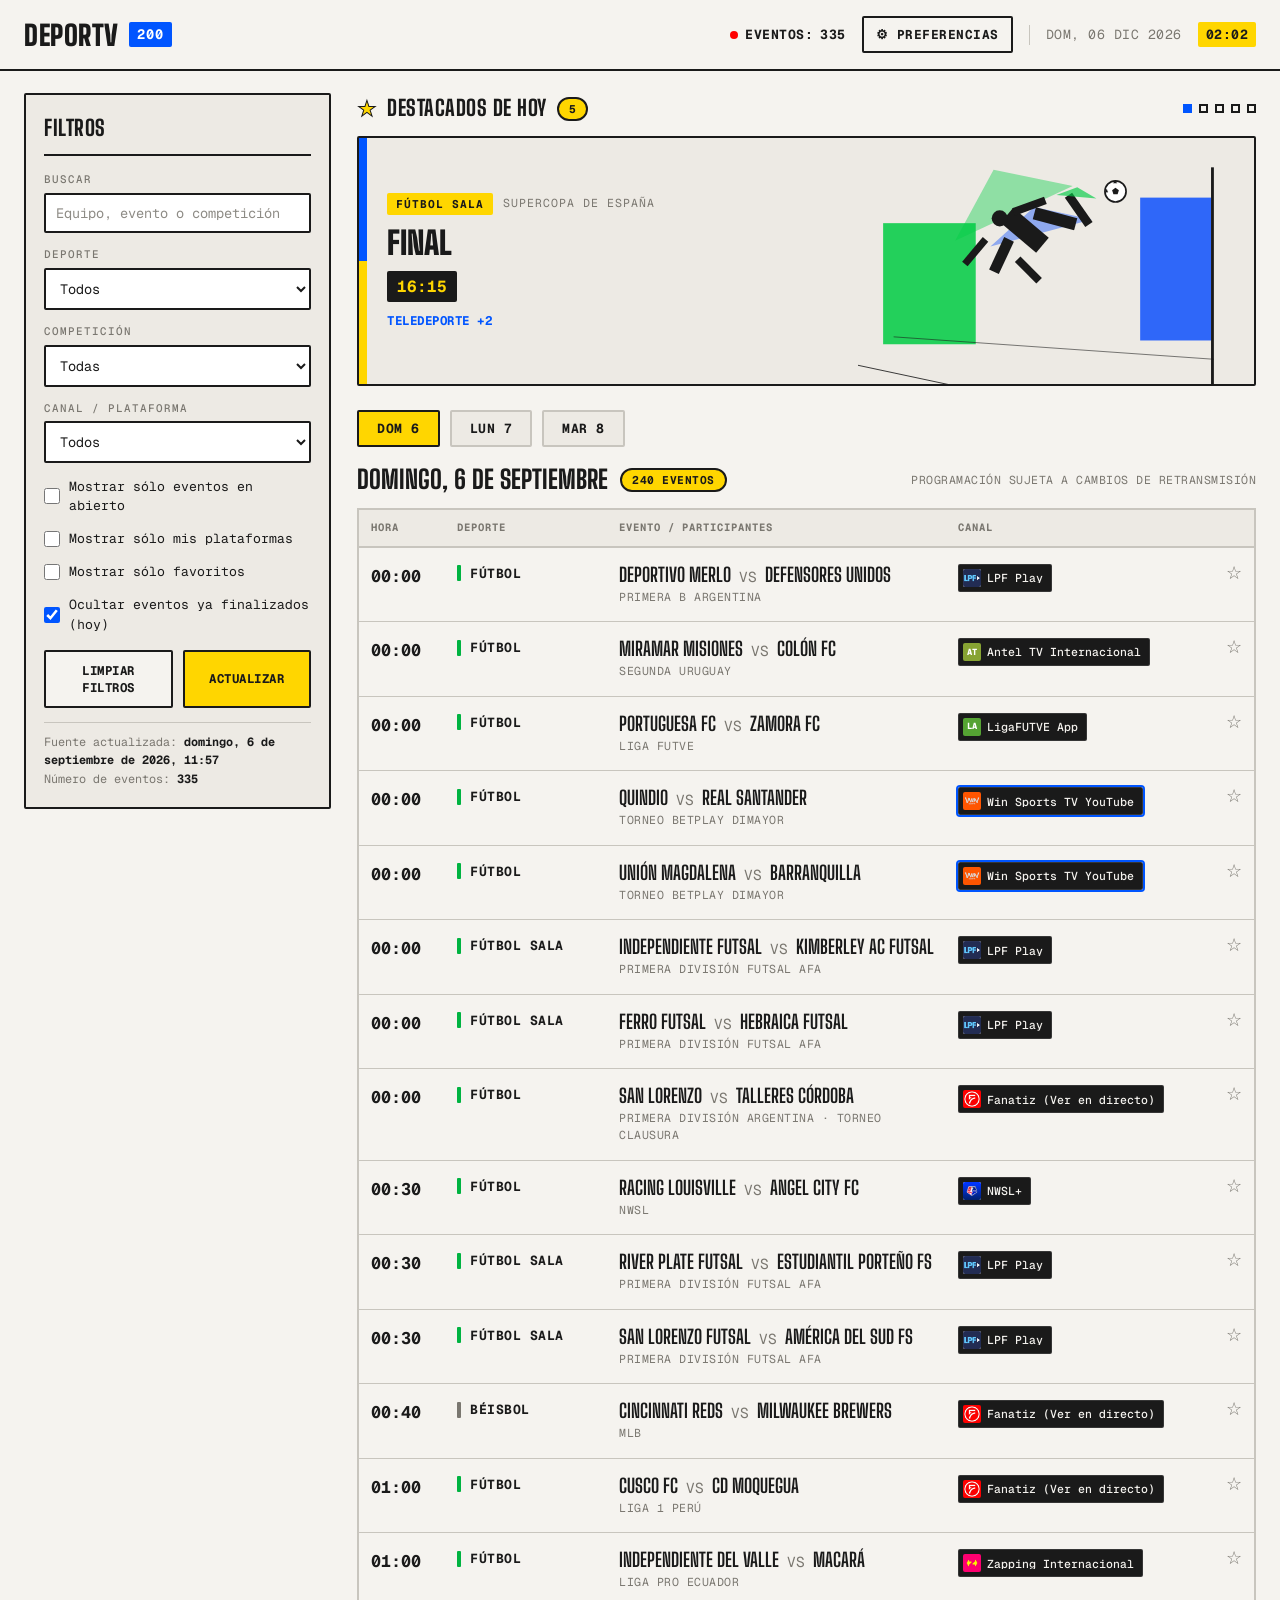
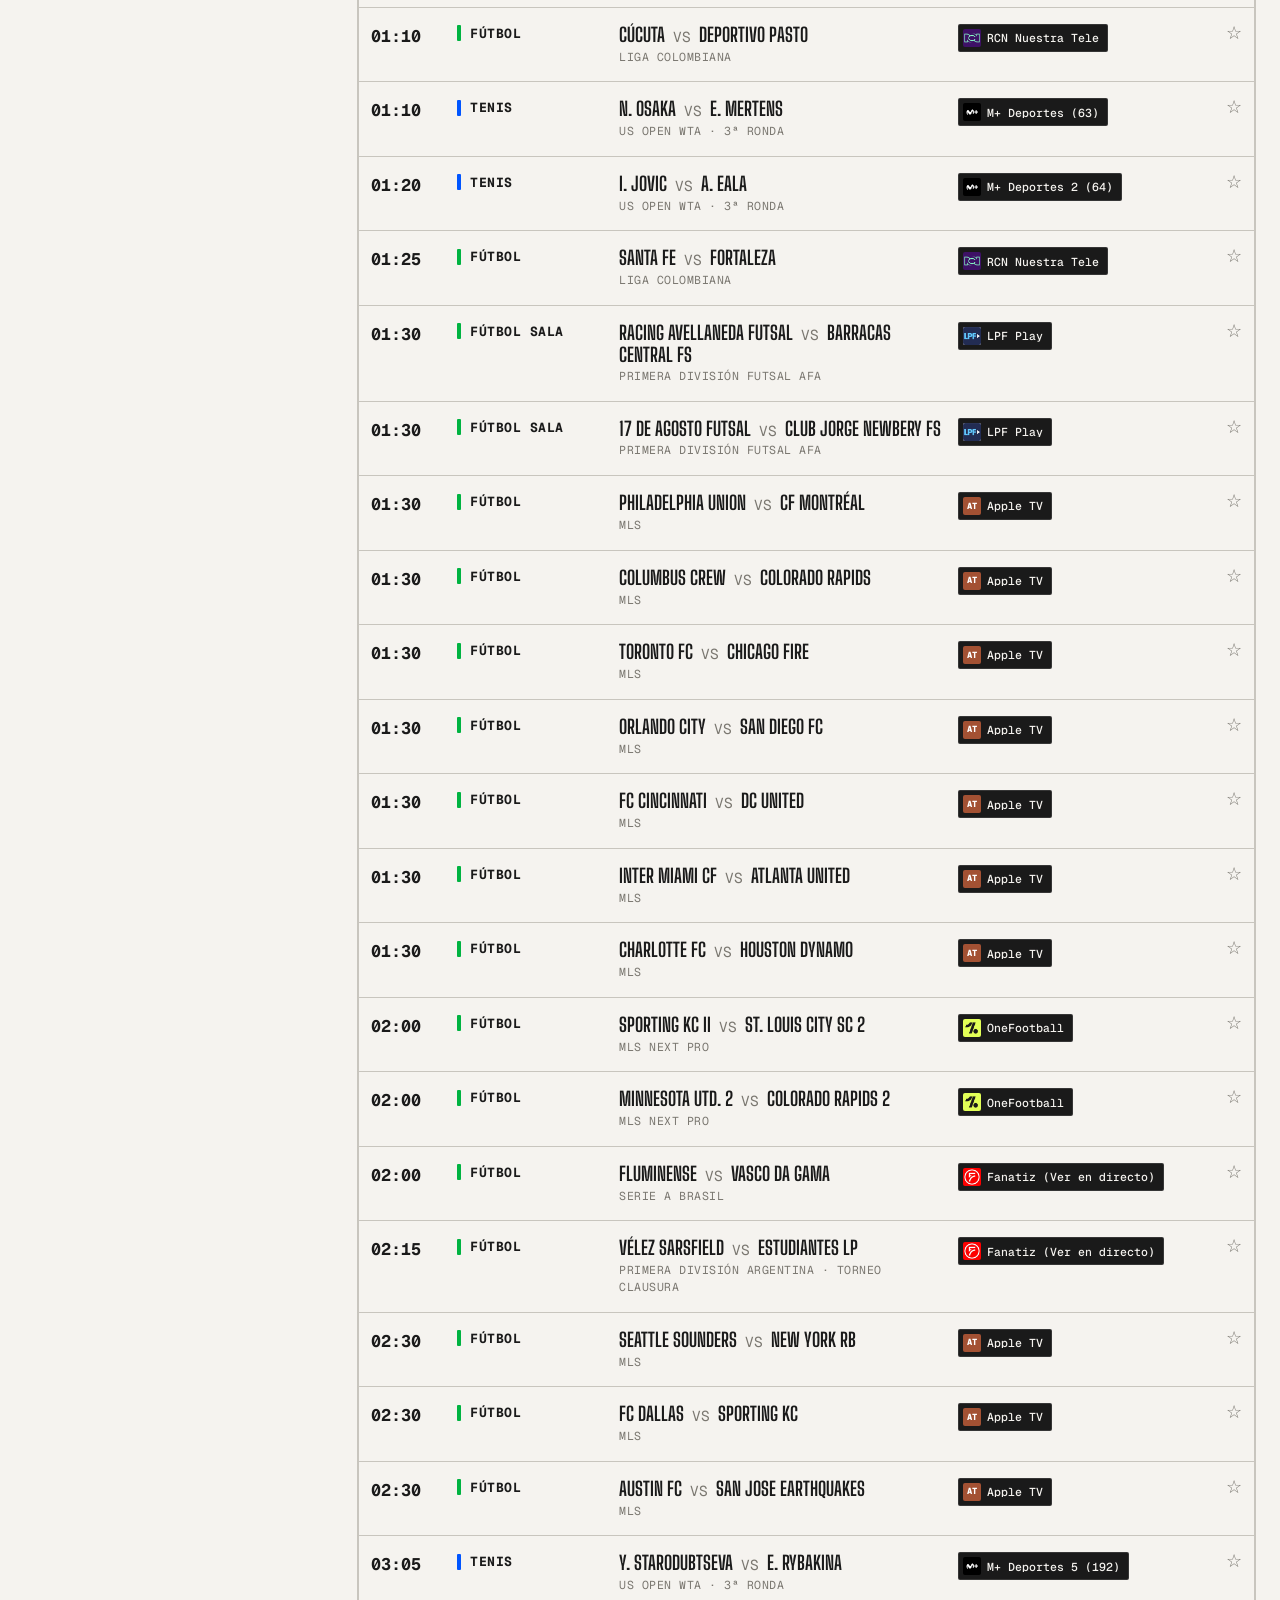
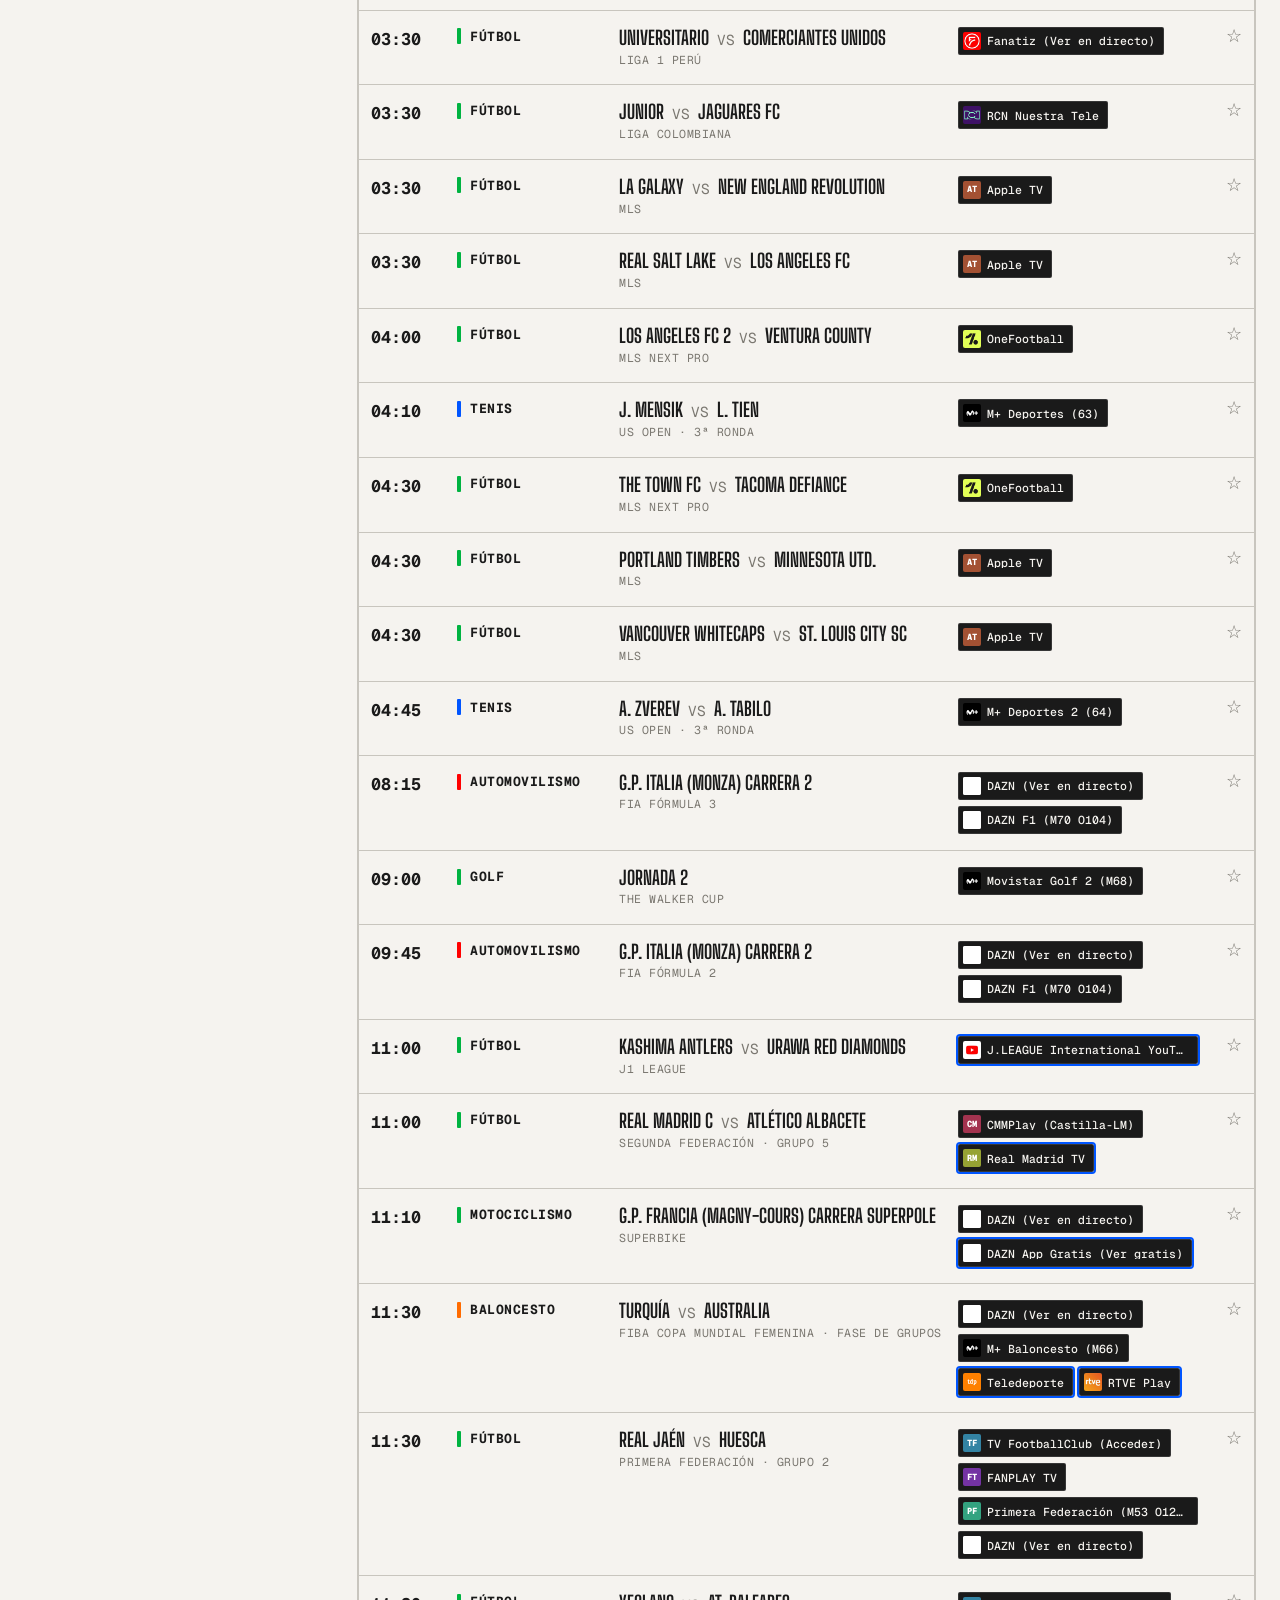
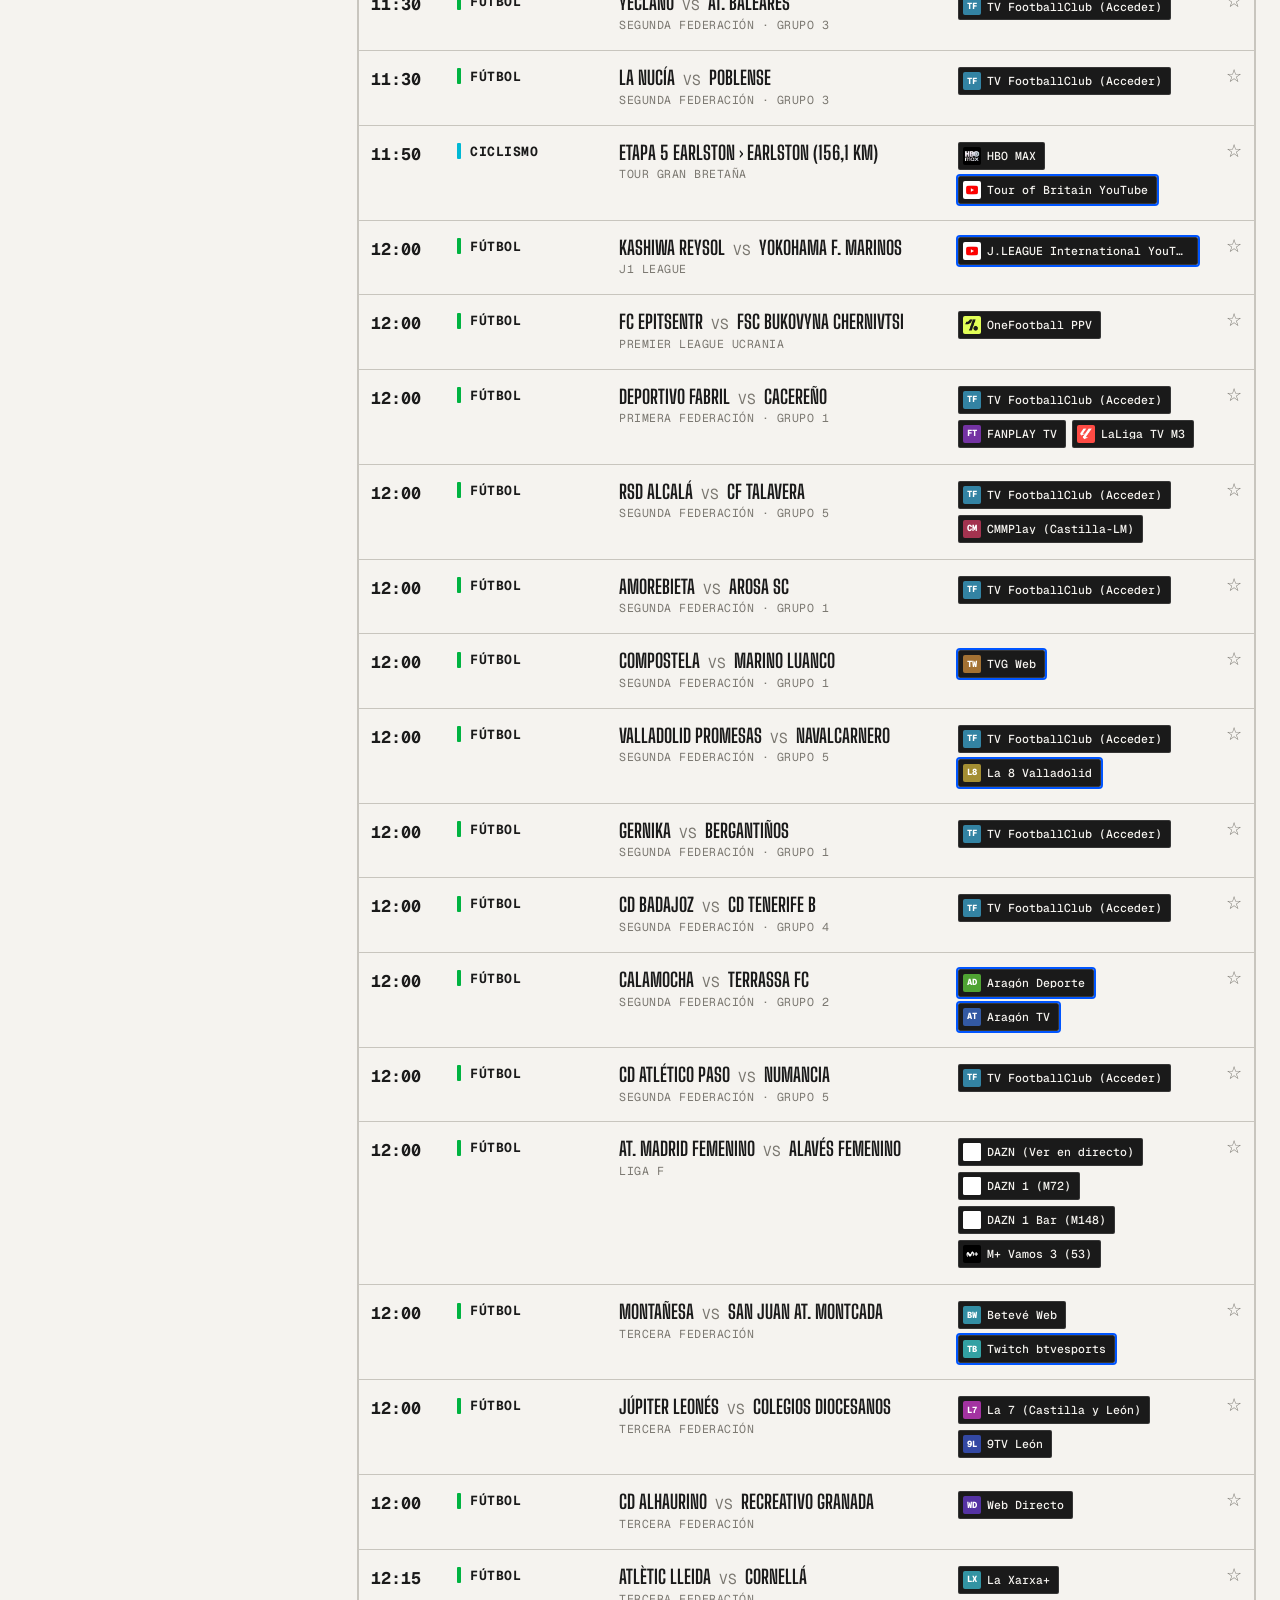
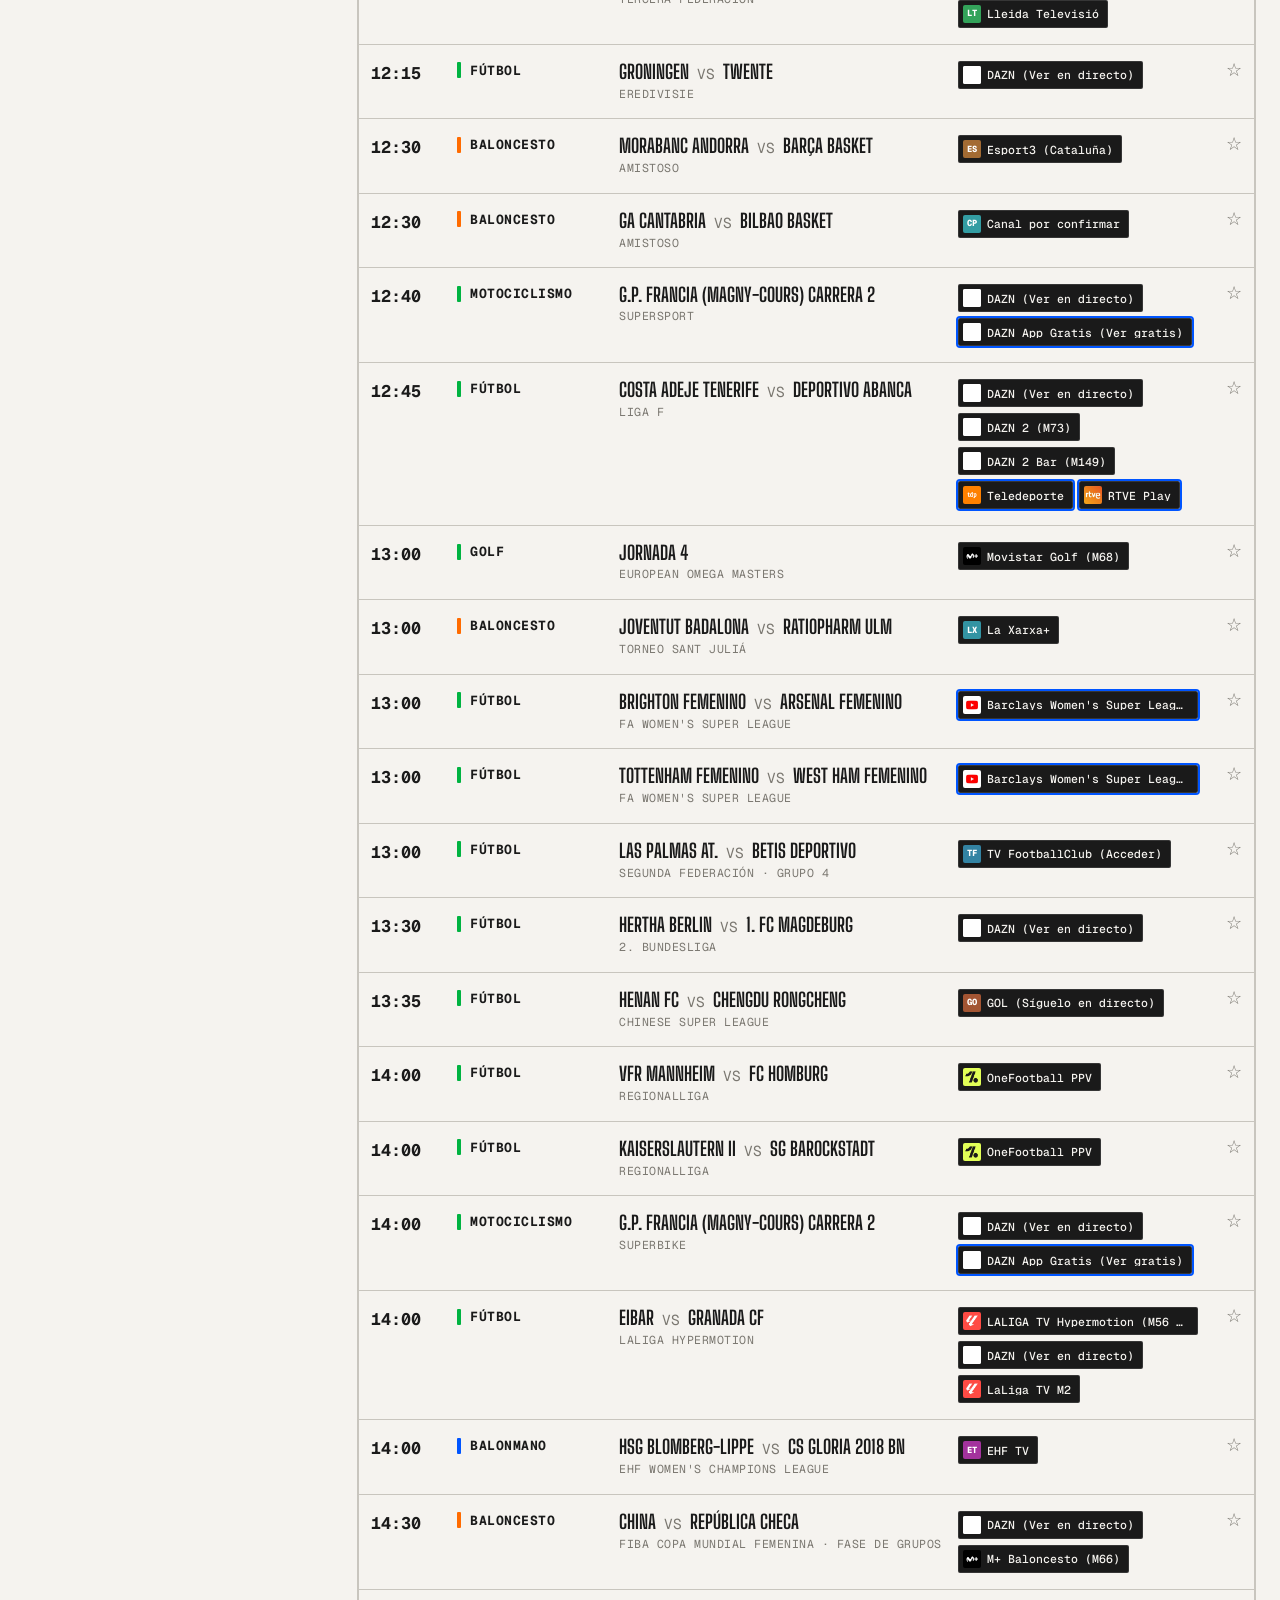
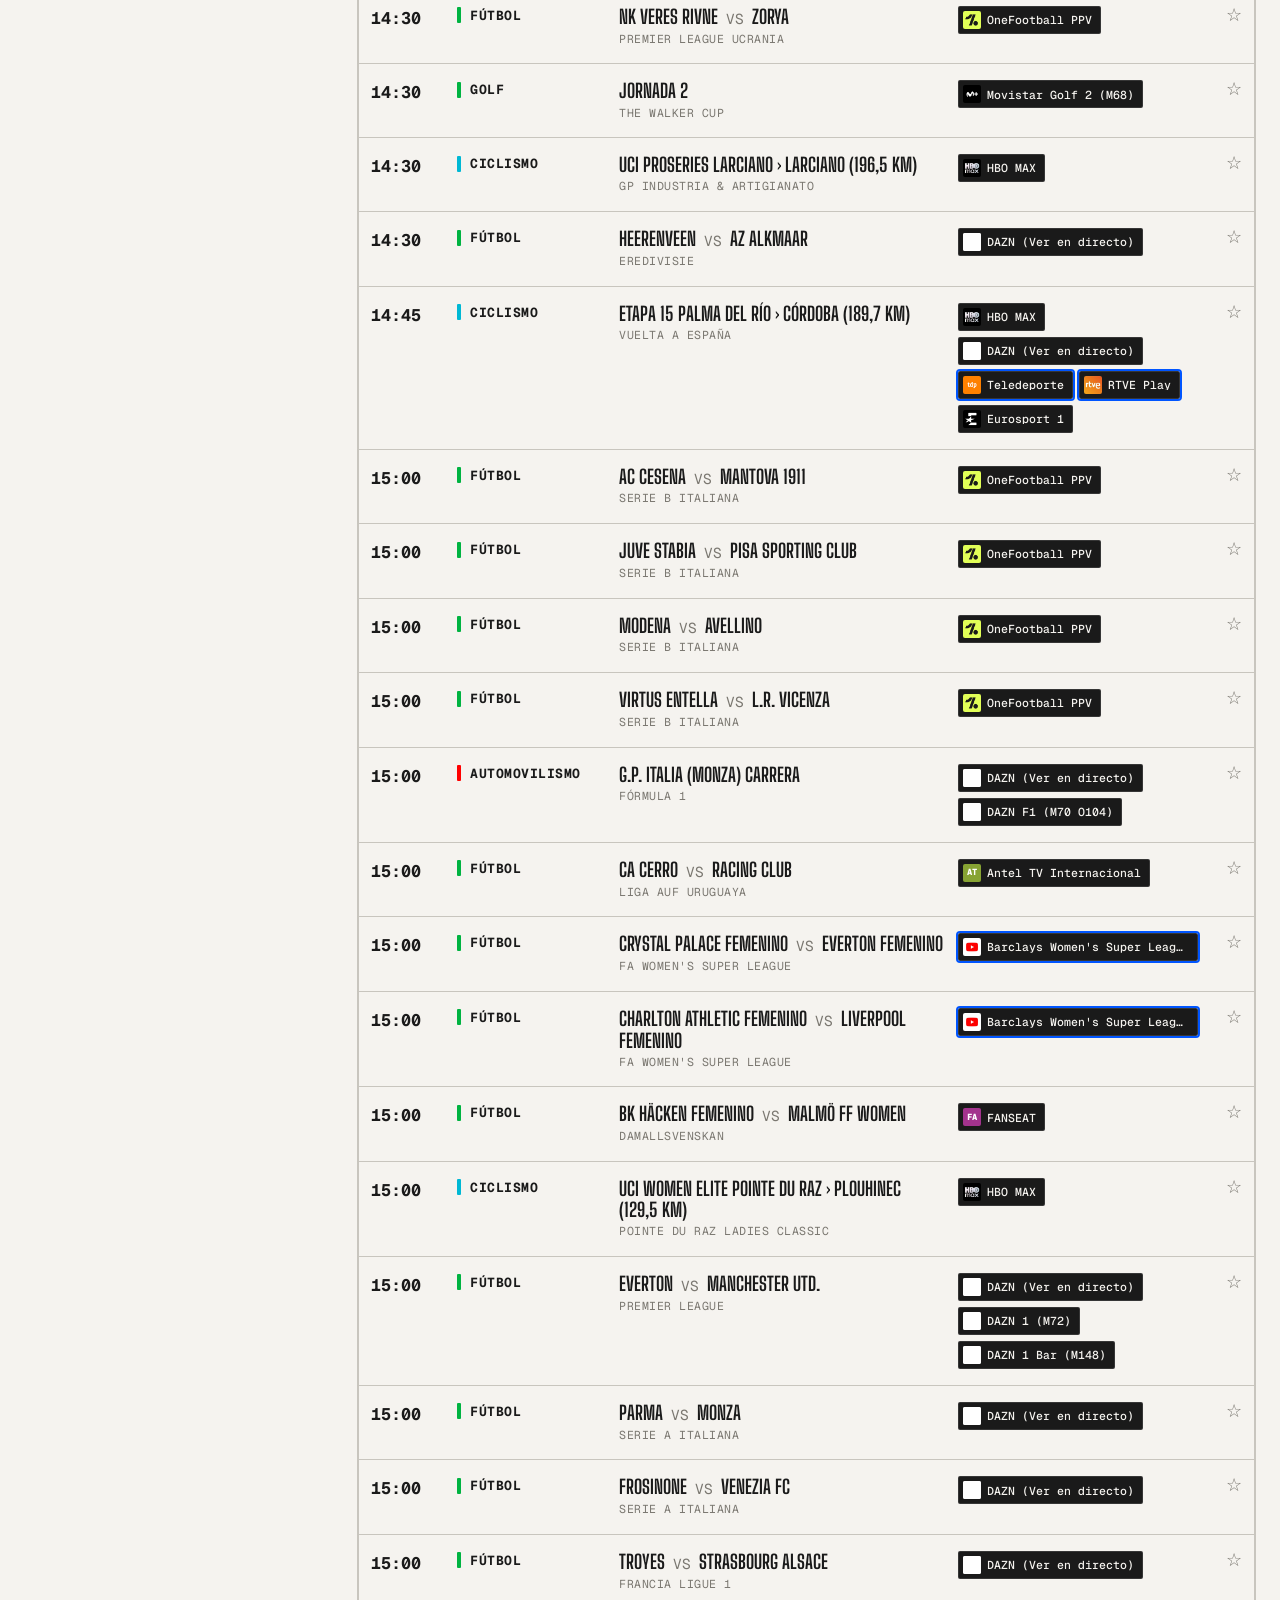
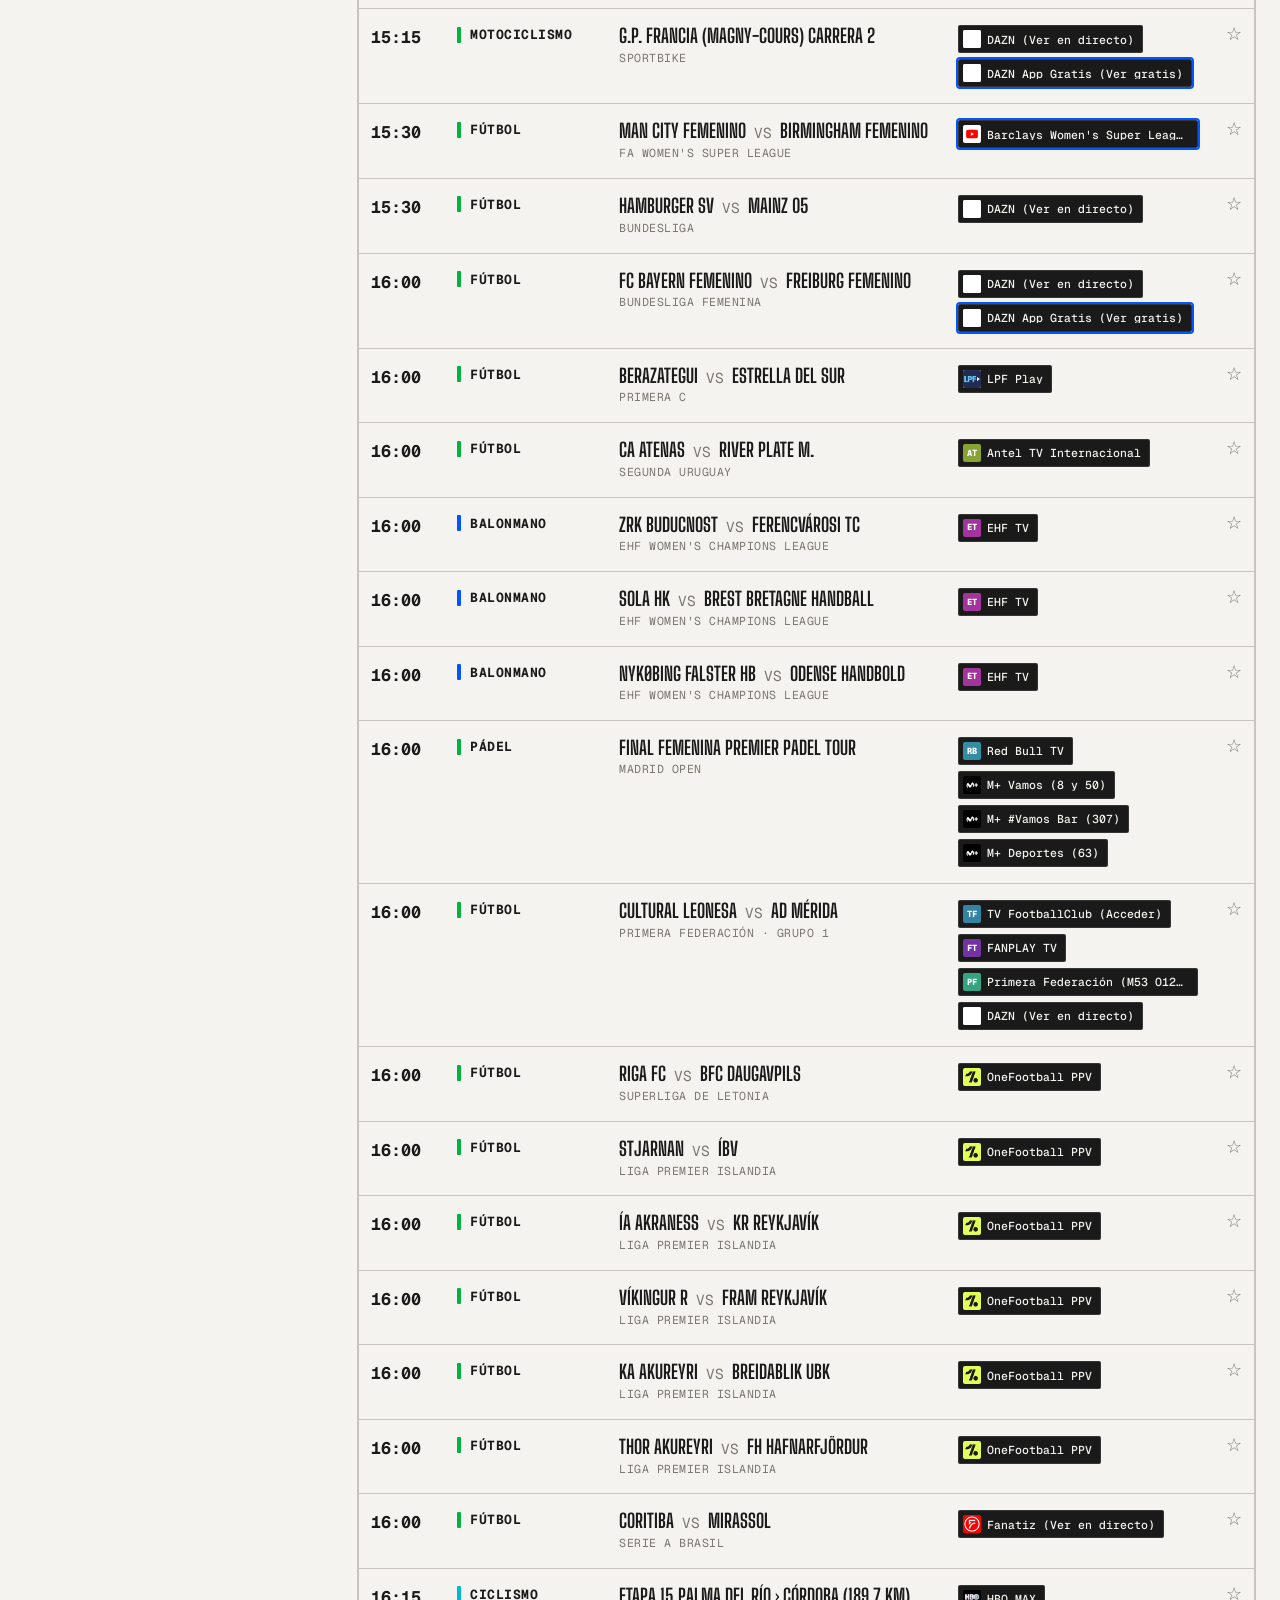
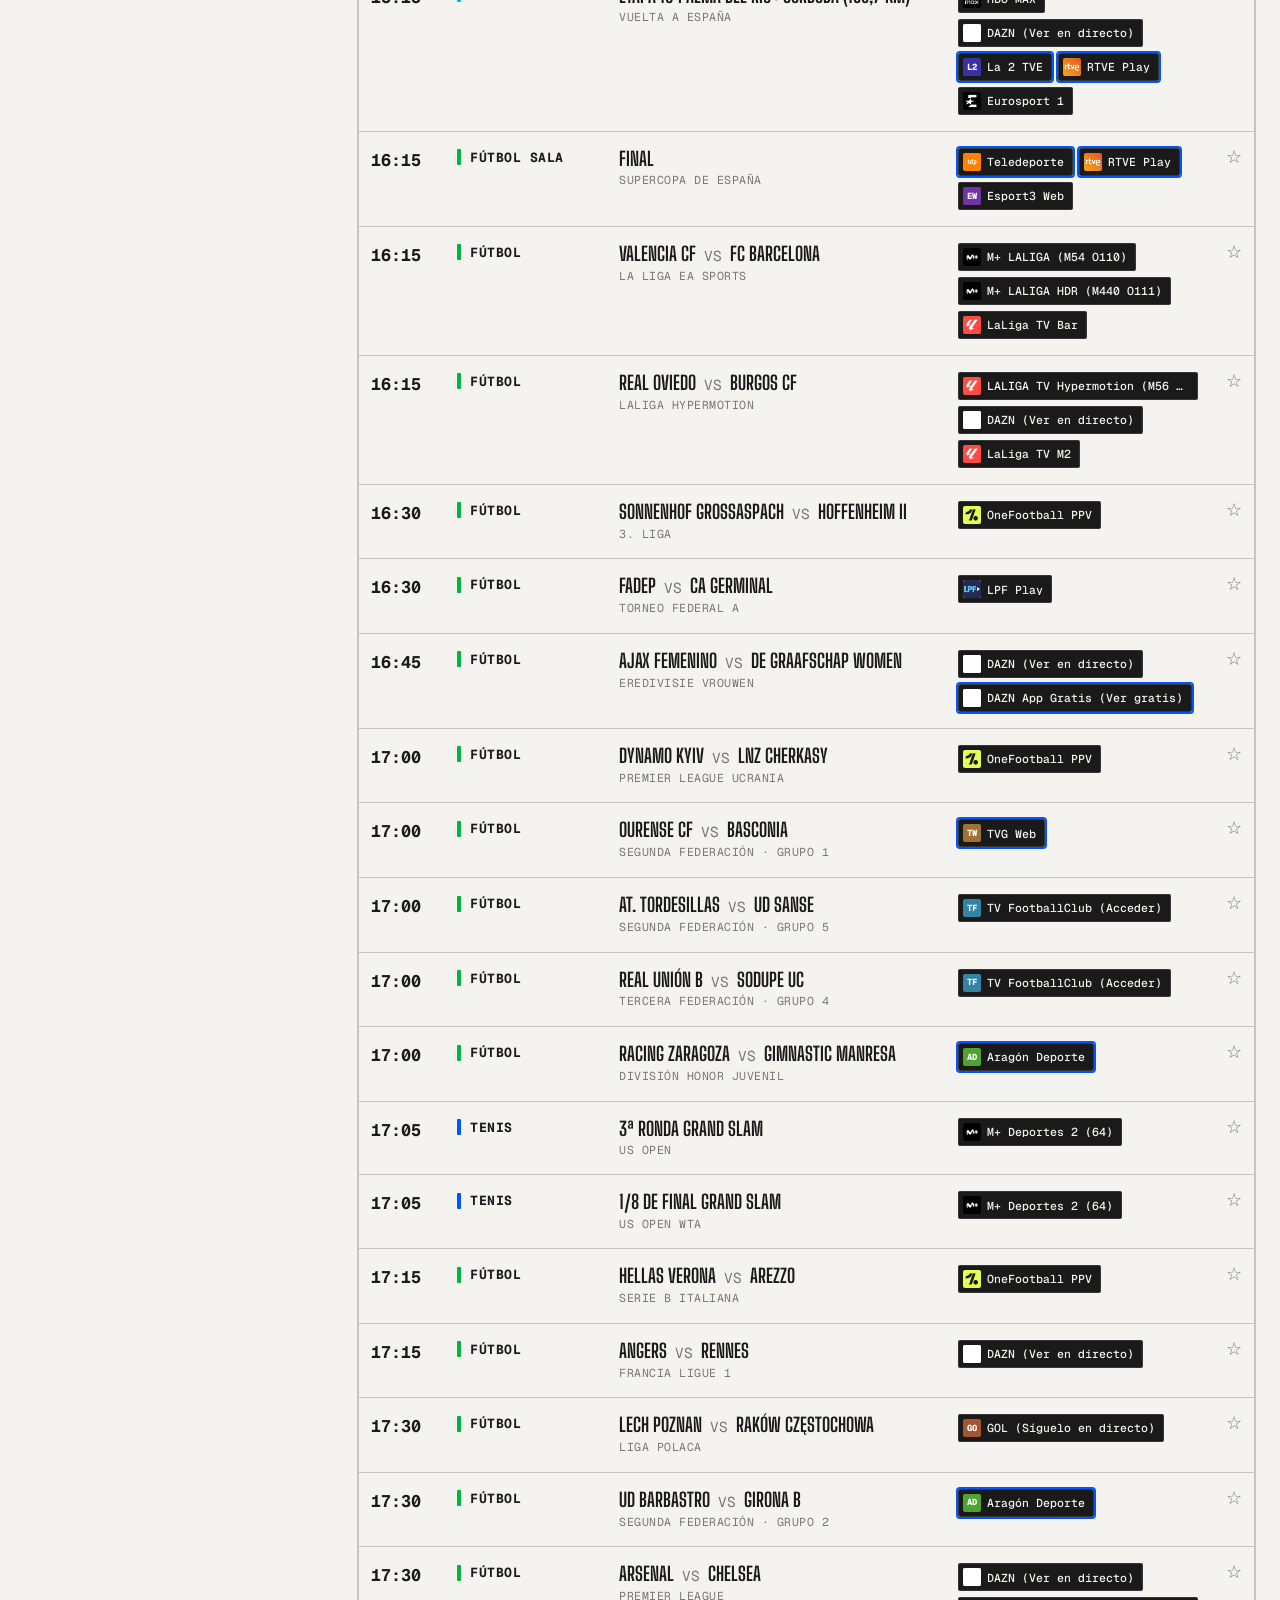
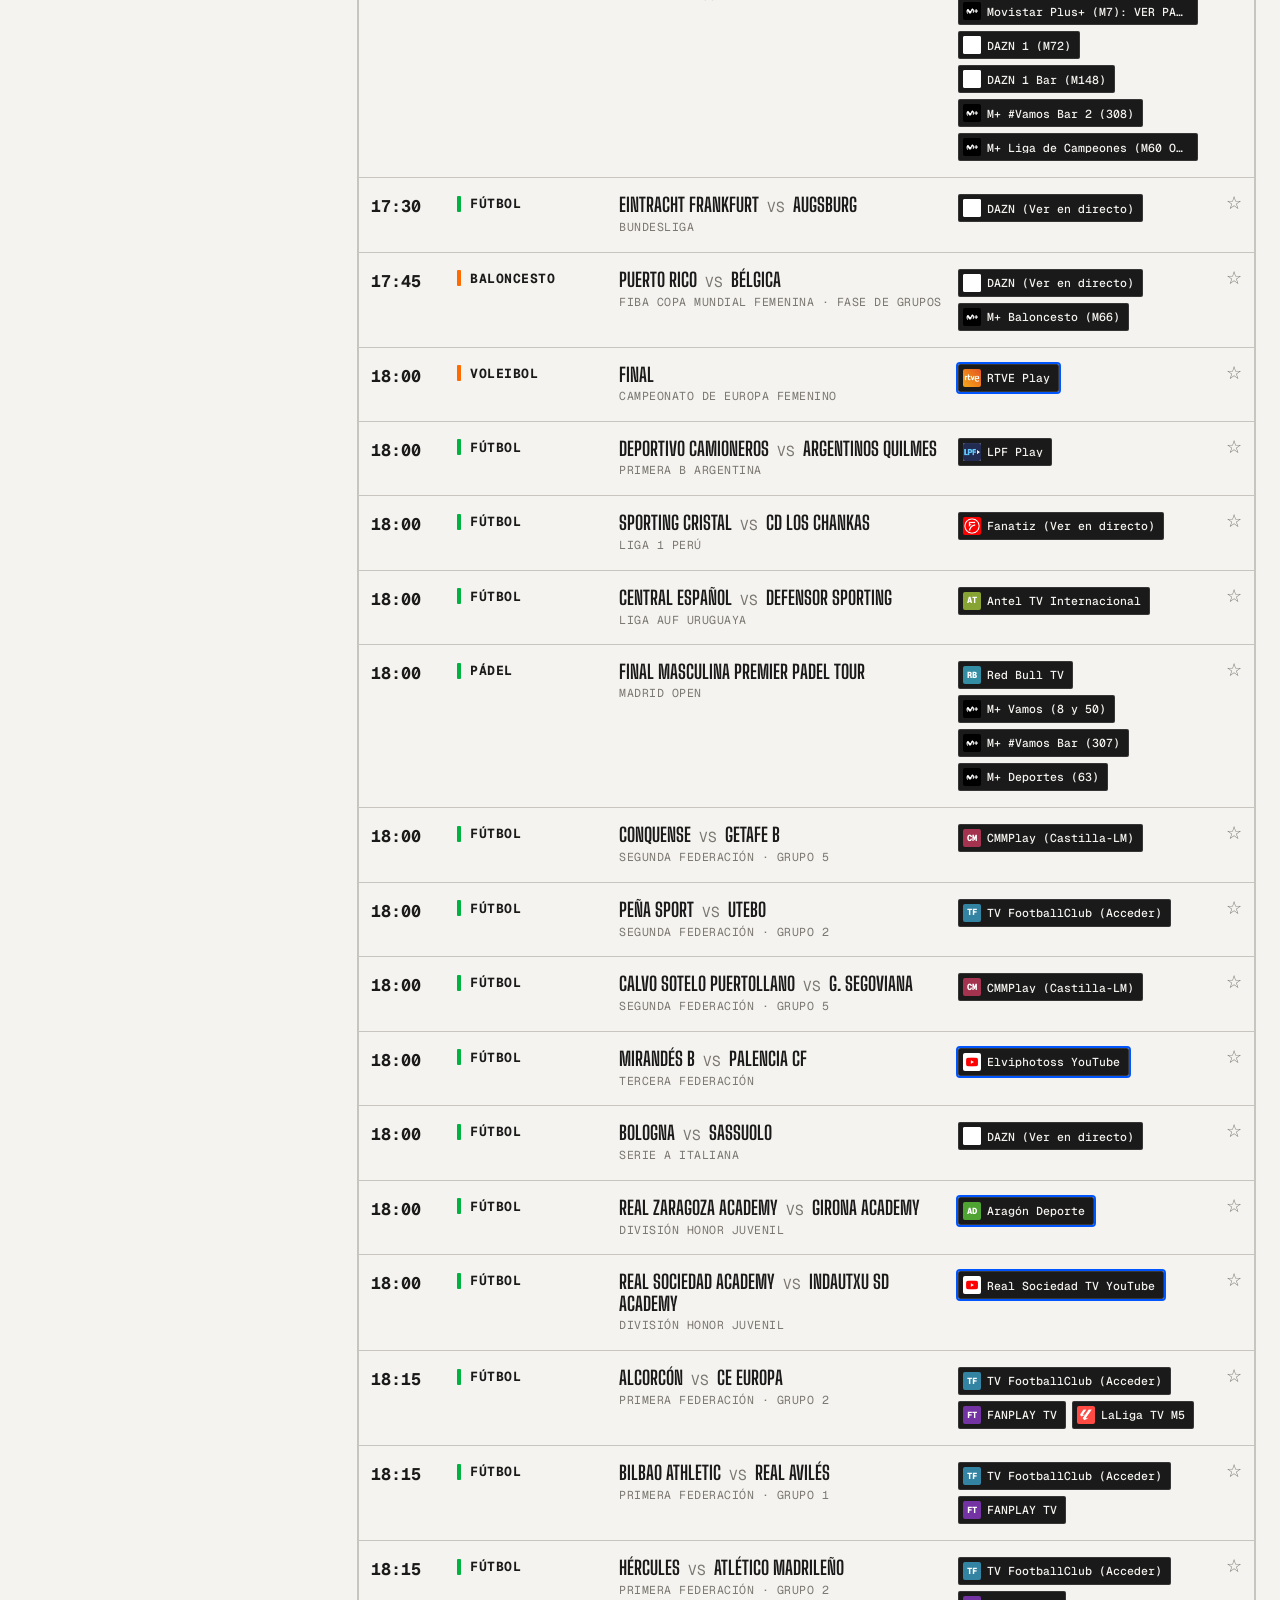
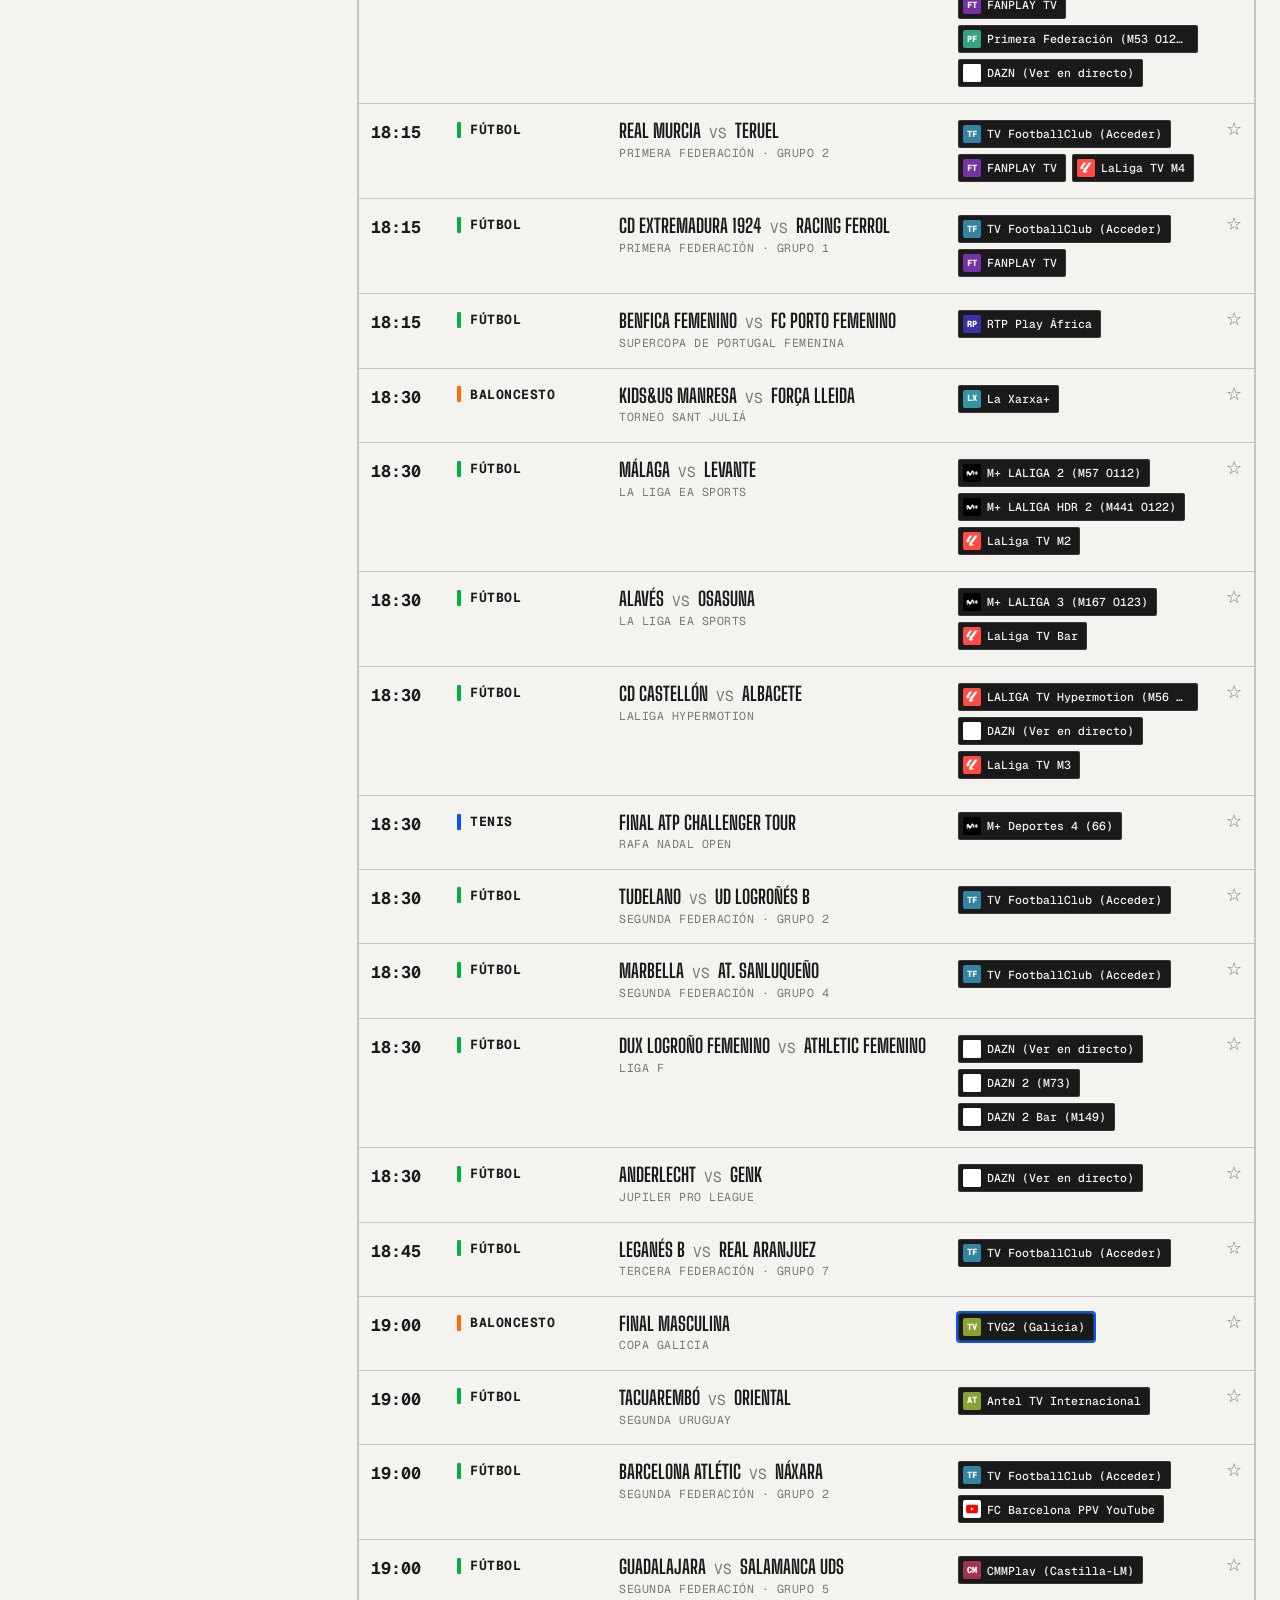
==== commit 1223ac4f: "Added TV view" ====
--- a/index.html
+++ b/index.html
@@ -9,6 +9,12 @@
 <link href="https://fonts.googleapis.com/css2?family=Big+Shoulders+Display:wght@700;800;900&family=Geist+Mono:wght@400;500;700;900&display=swap" rel="stylesheet">
 <link rel="stylesheet" href="css/tokens.css">
 <link rel="stylesheet" href="css/app.css">
+<link rel="icon" href="favicon.ico" sizes="any">
+<link rel="icon" type="image/svg+xml" href="assets/icons/favicon.svg">
+<link rel="icon" type="image/png" sizes="32x32" href="assets/icons/favicon-32.png">
+<link rel="icon" type="image/png" sizes="16x16" href="assets/icons/favicon-16.png">
+<link rel="apple-touch-icon" href="assets/icons/apple-touch-icon.png">
+<meta name="theme-color" content="#1a1a1a">
 </head>
 <body>
 <header>
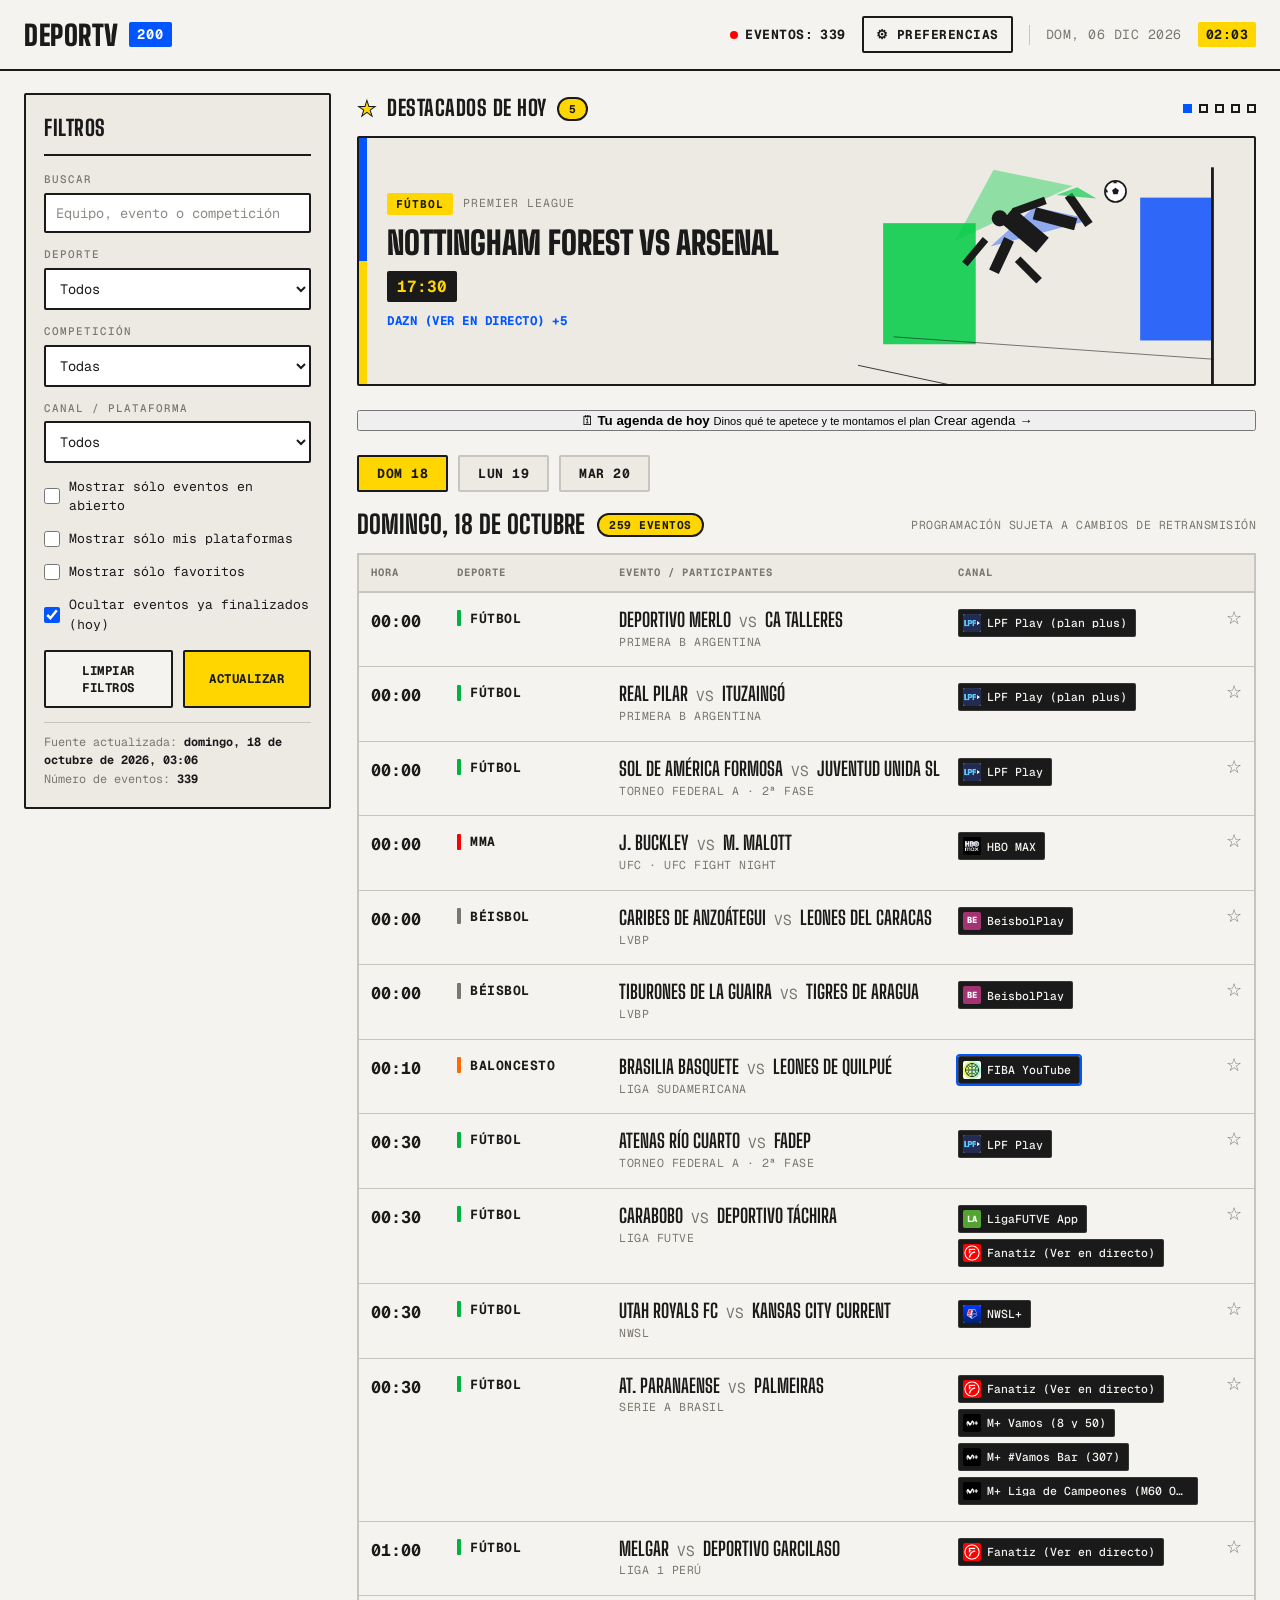
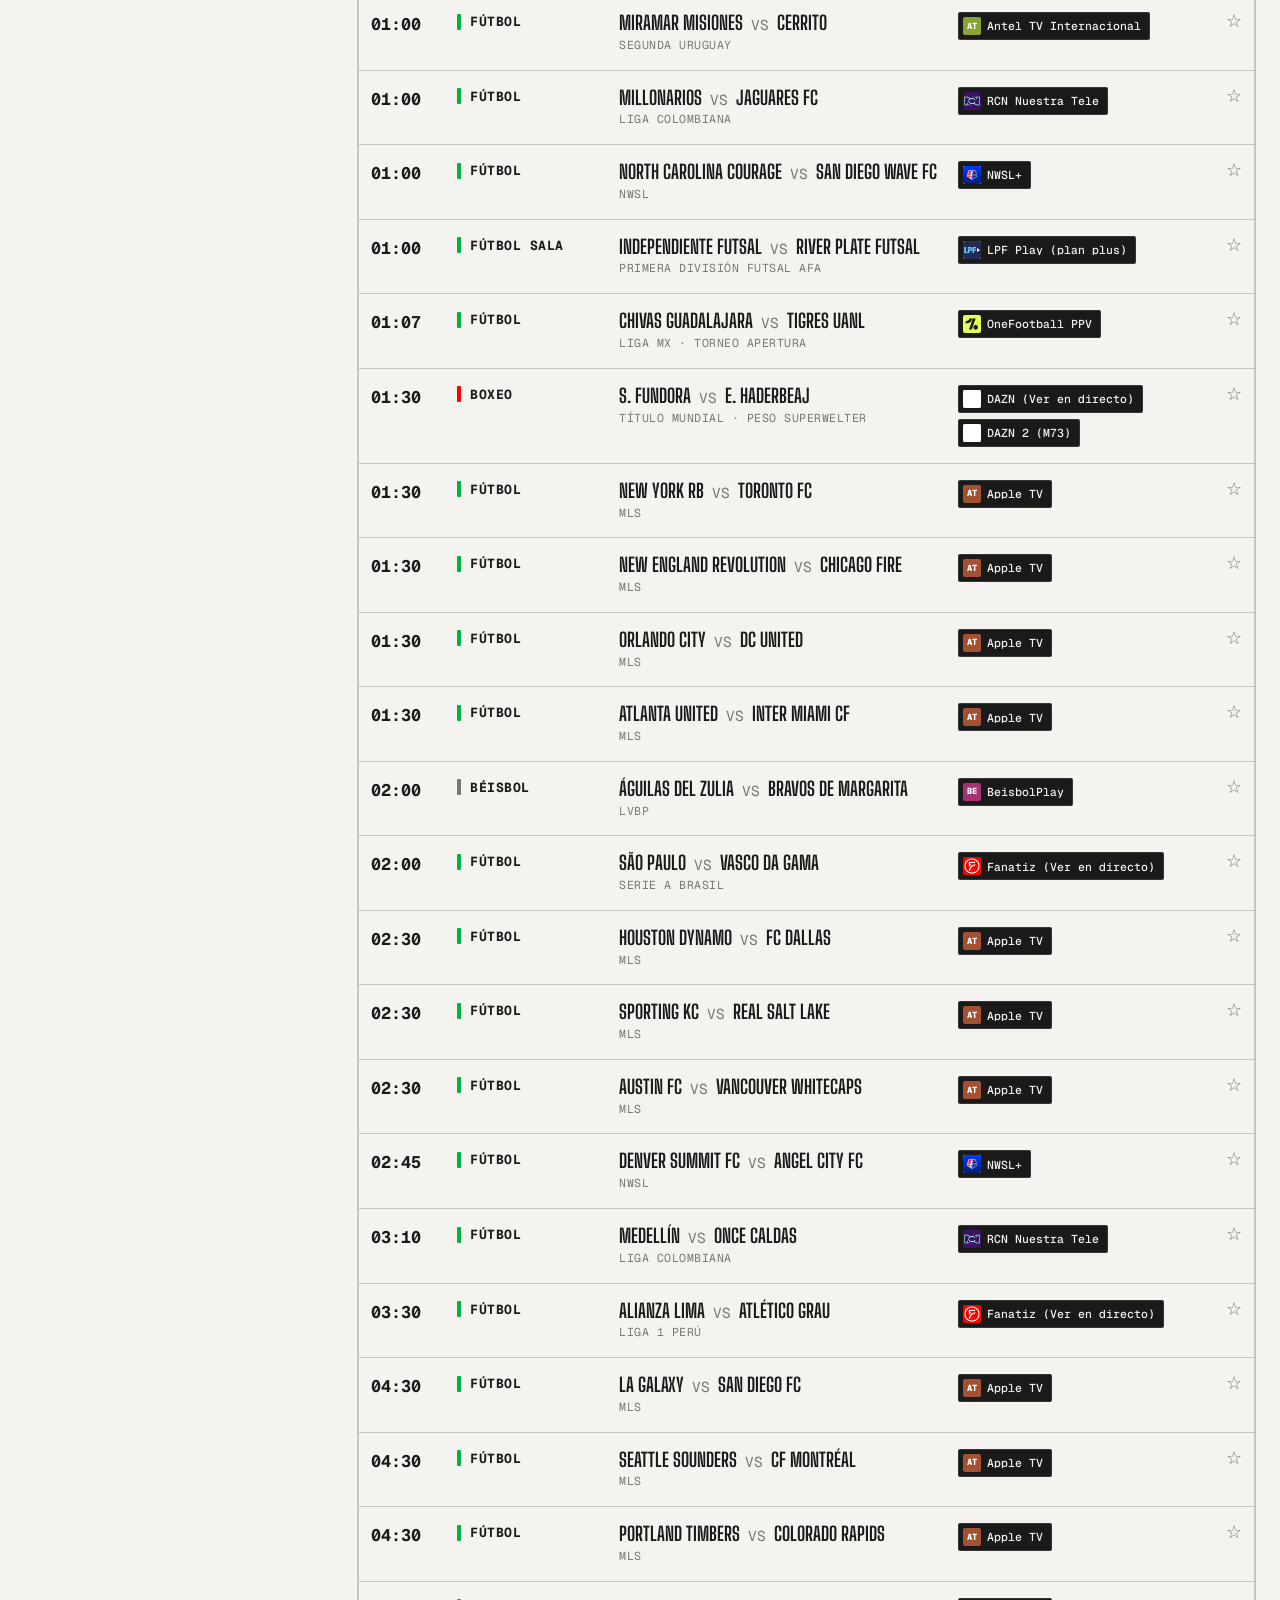
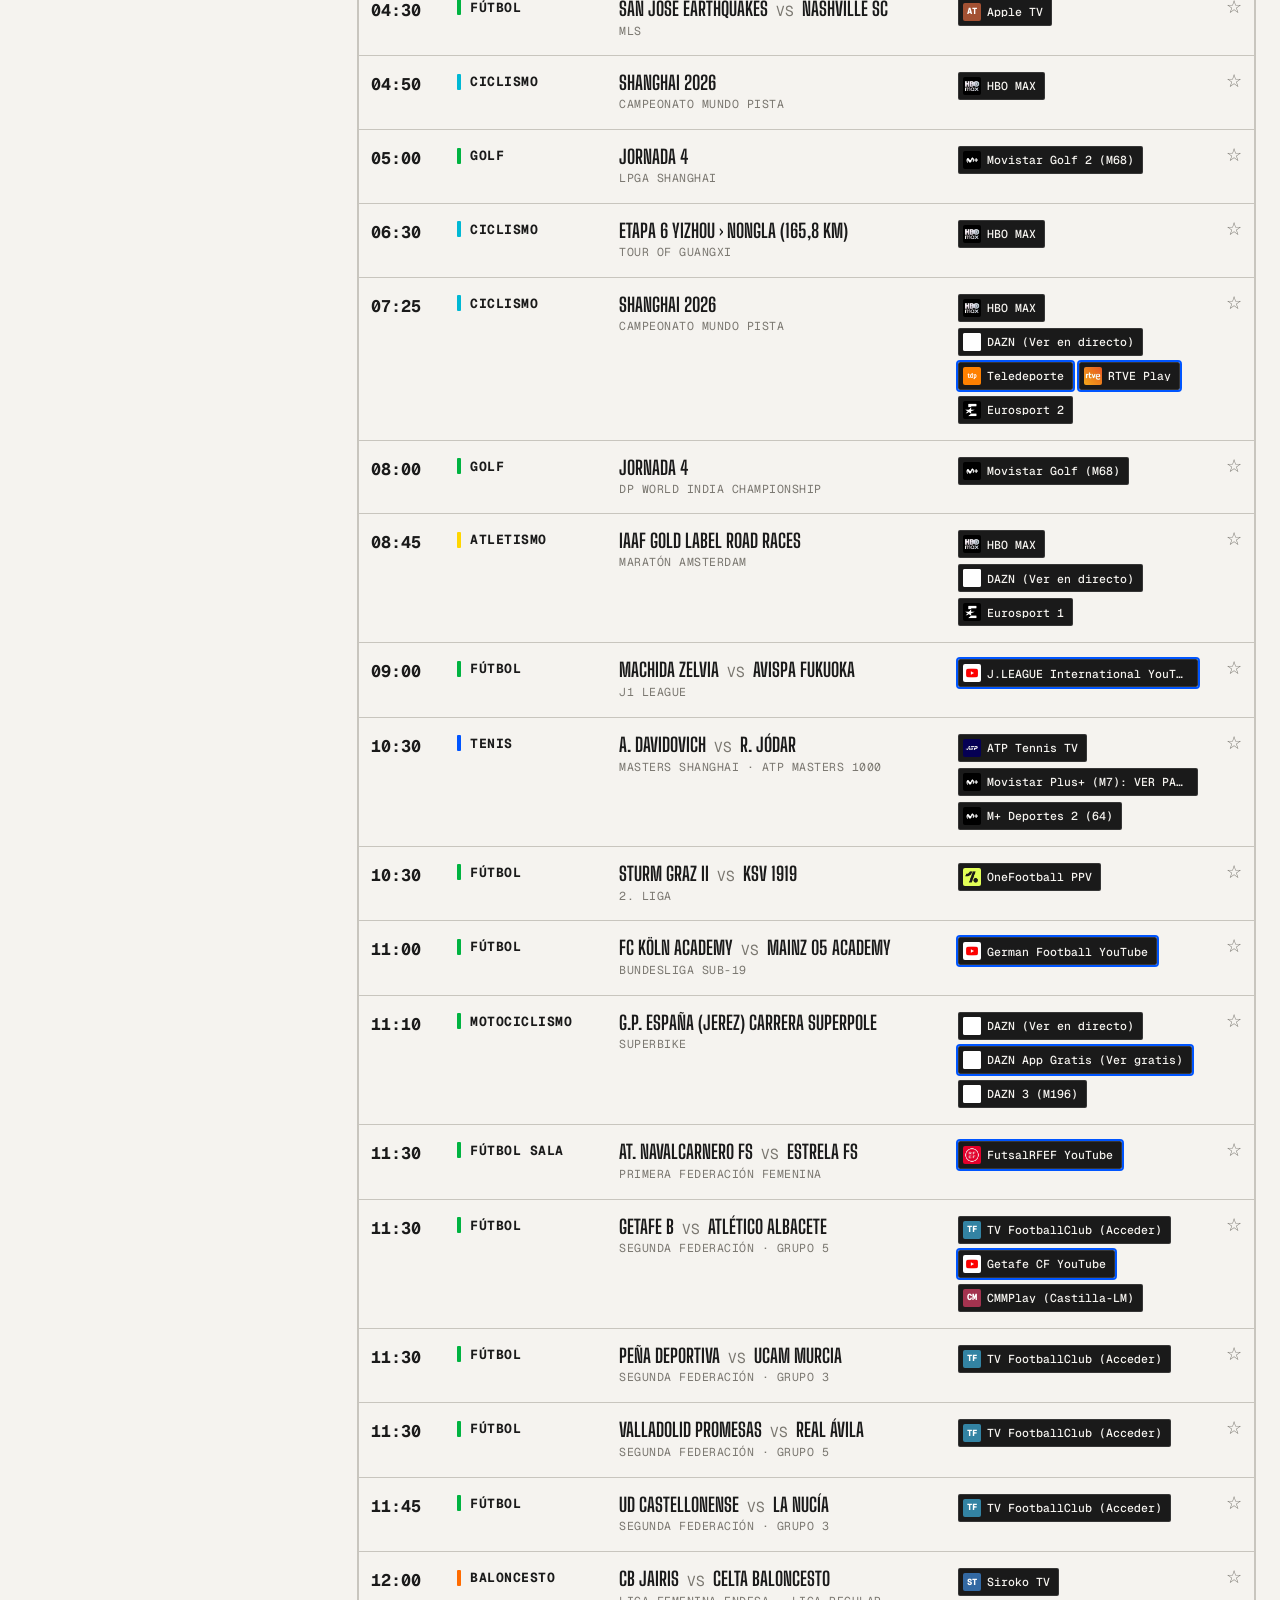
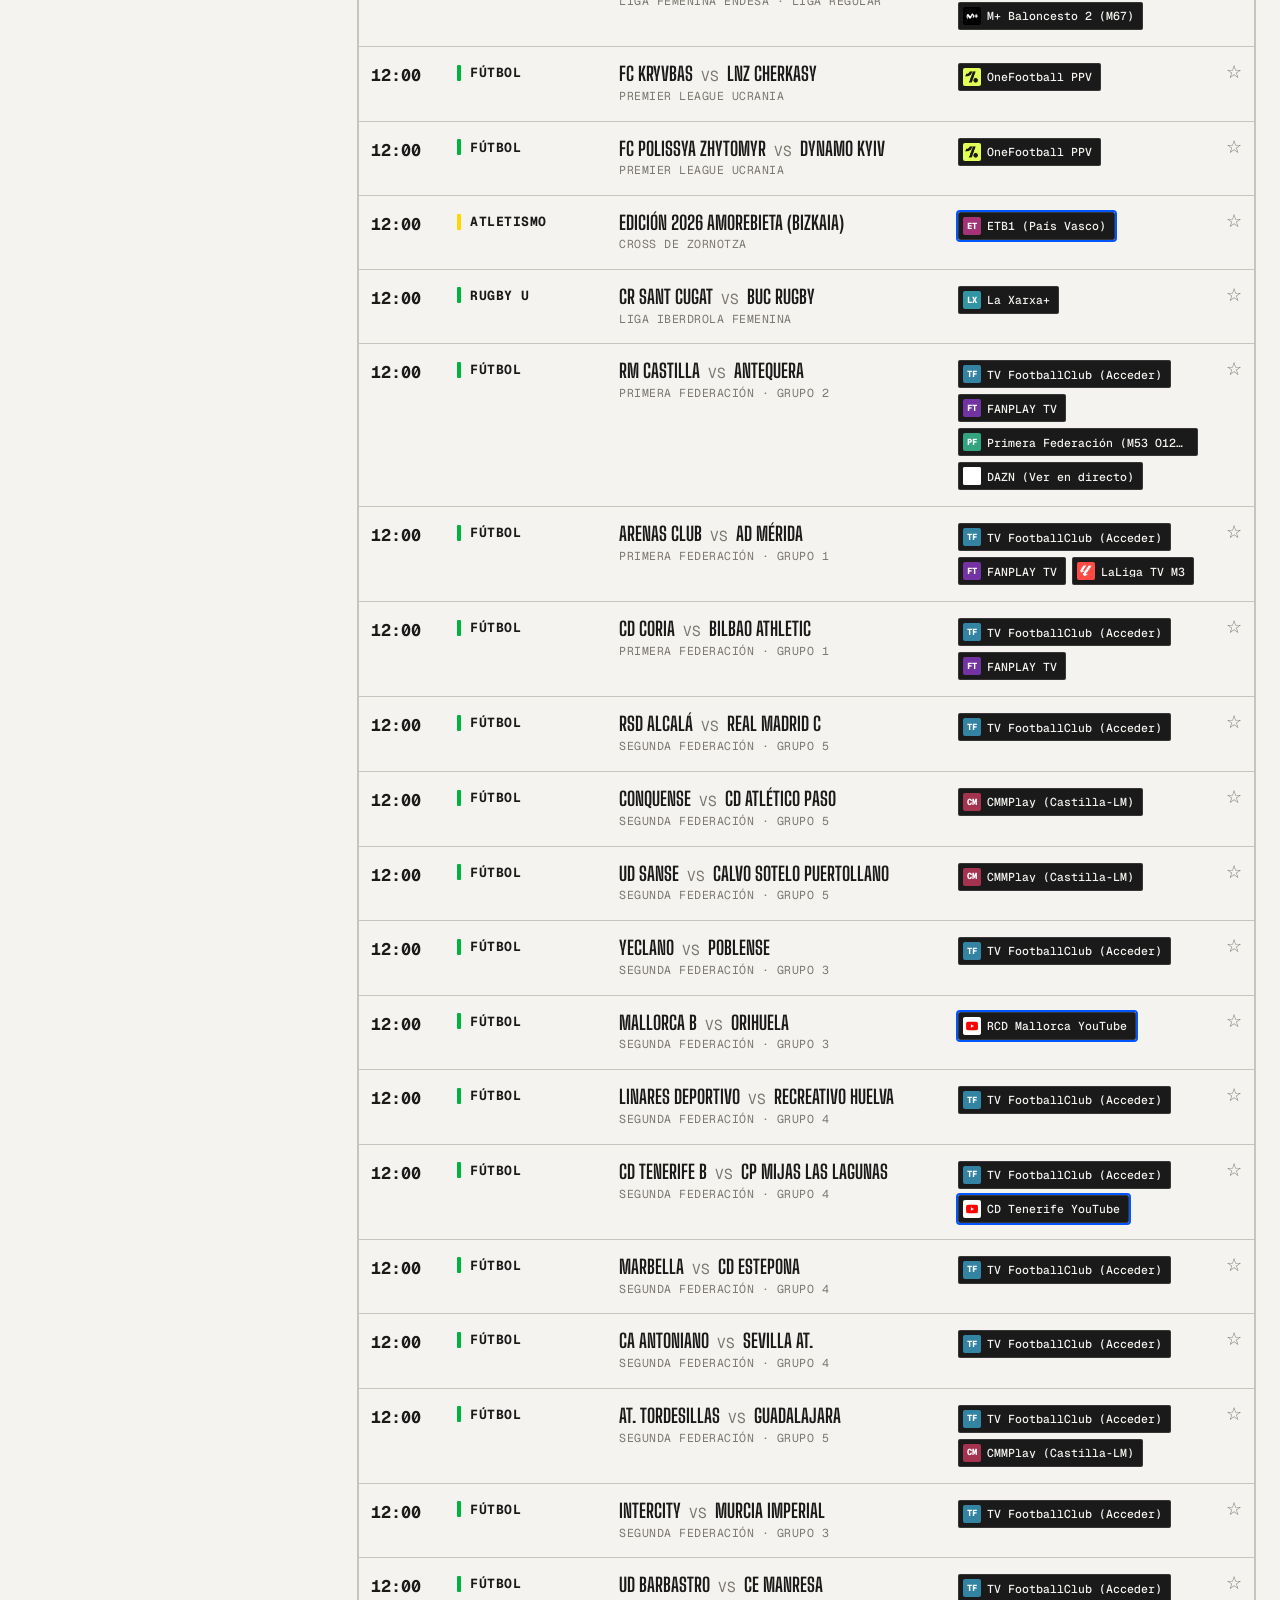
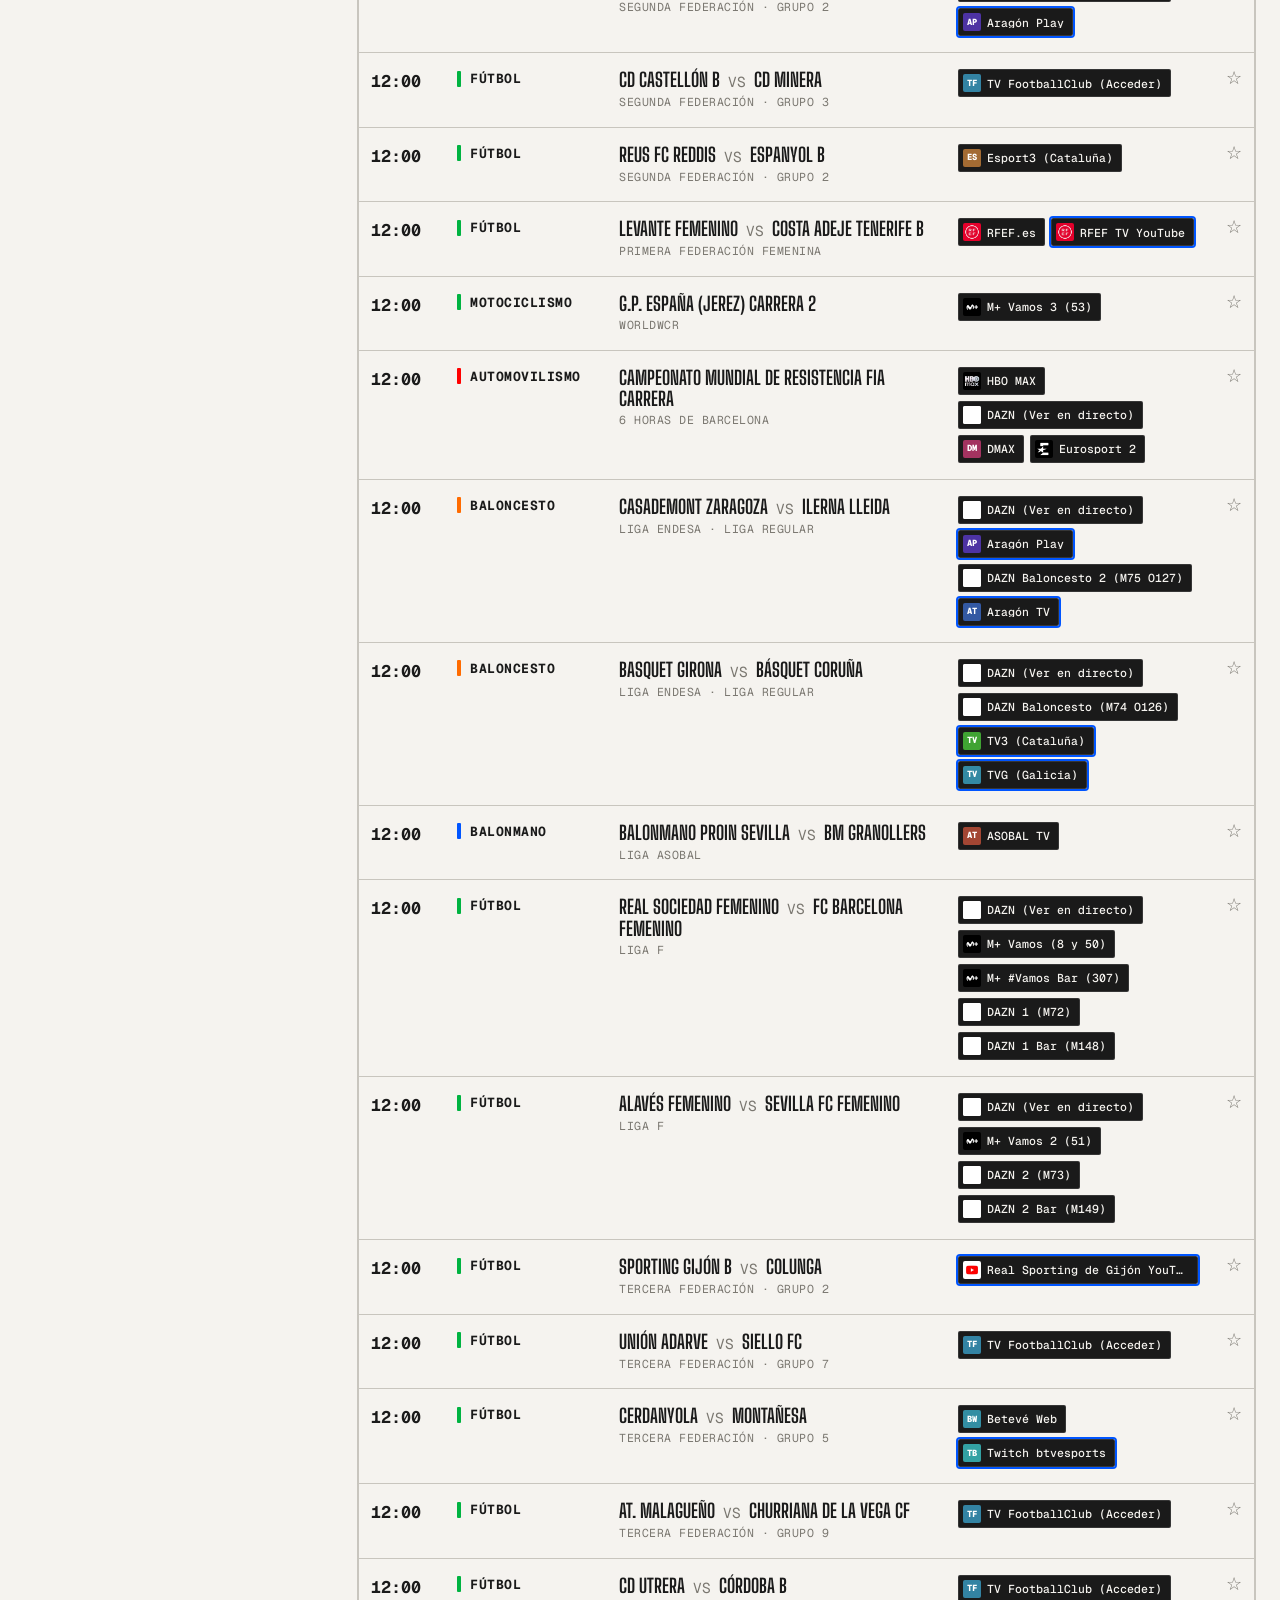
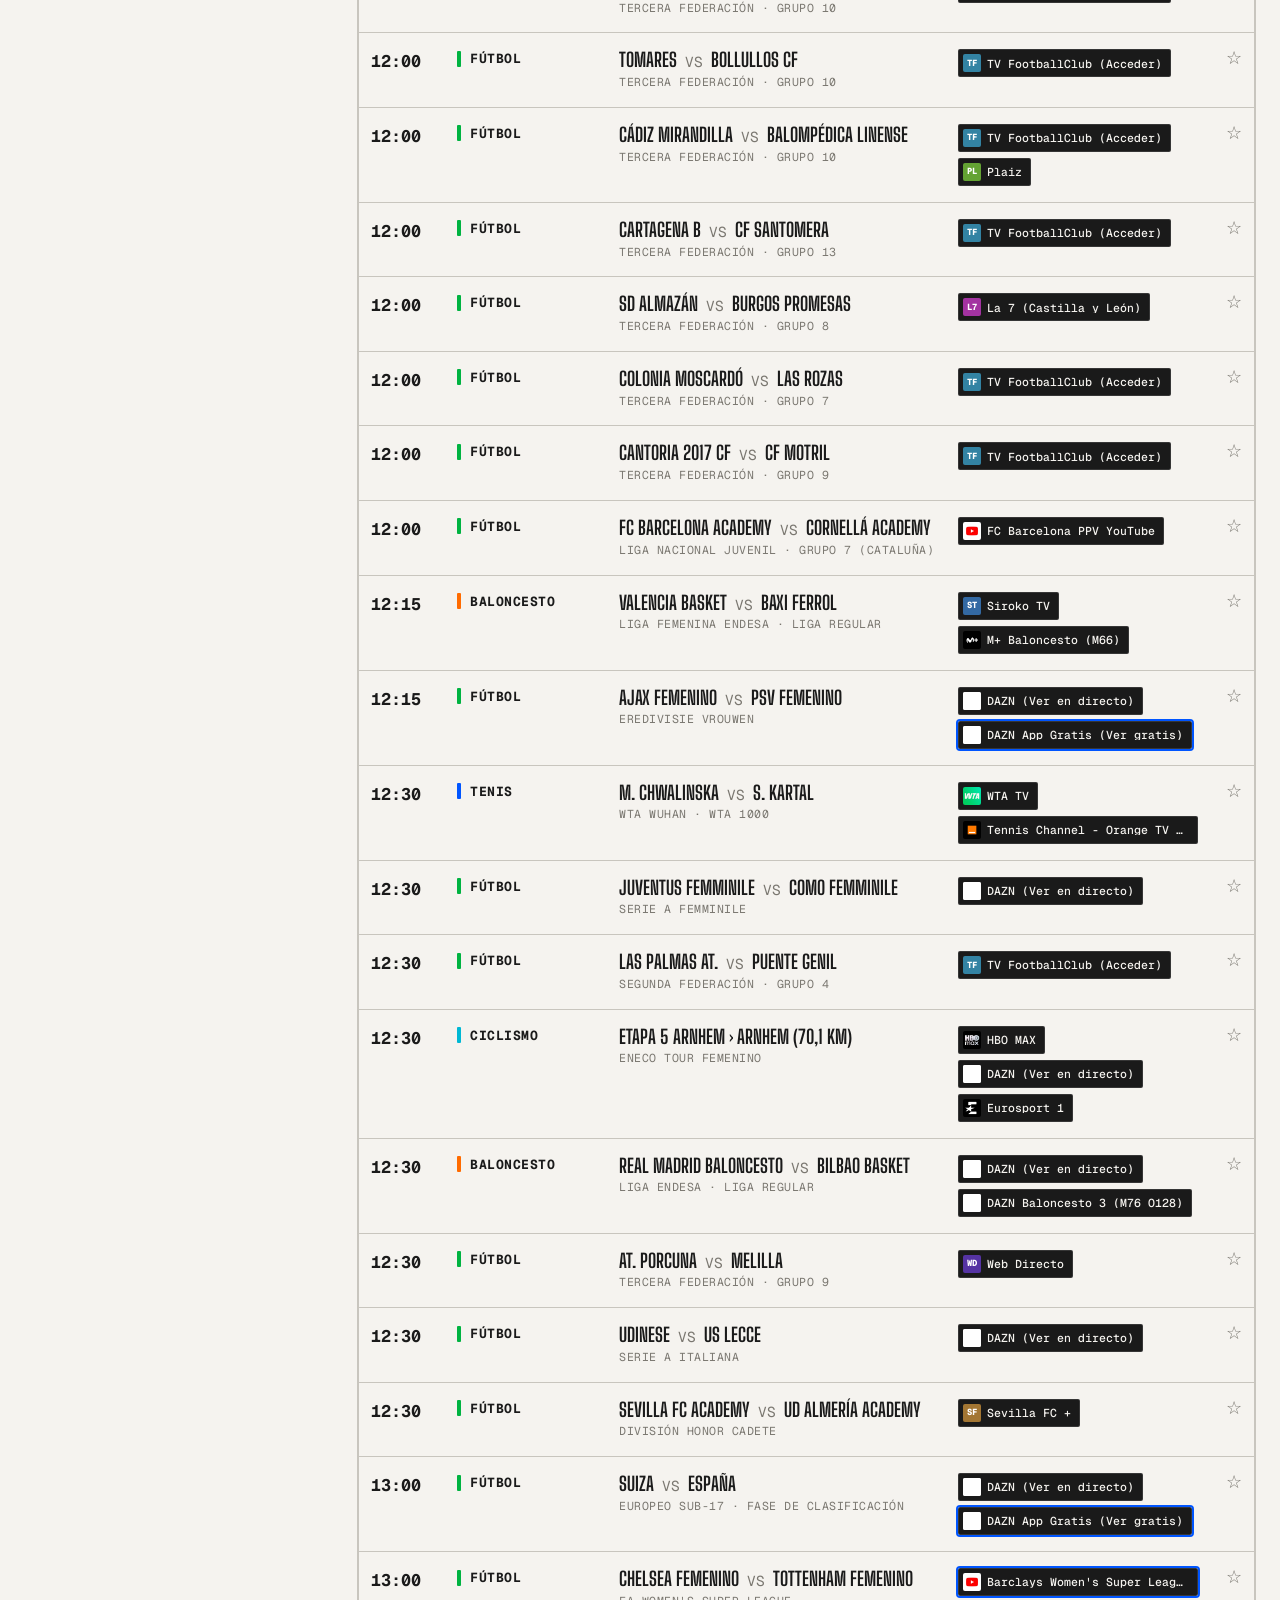
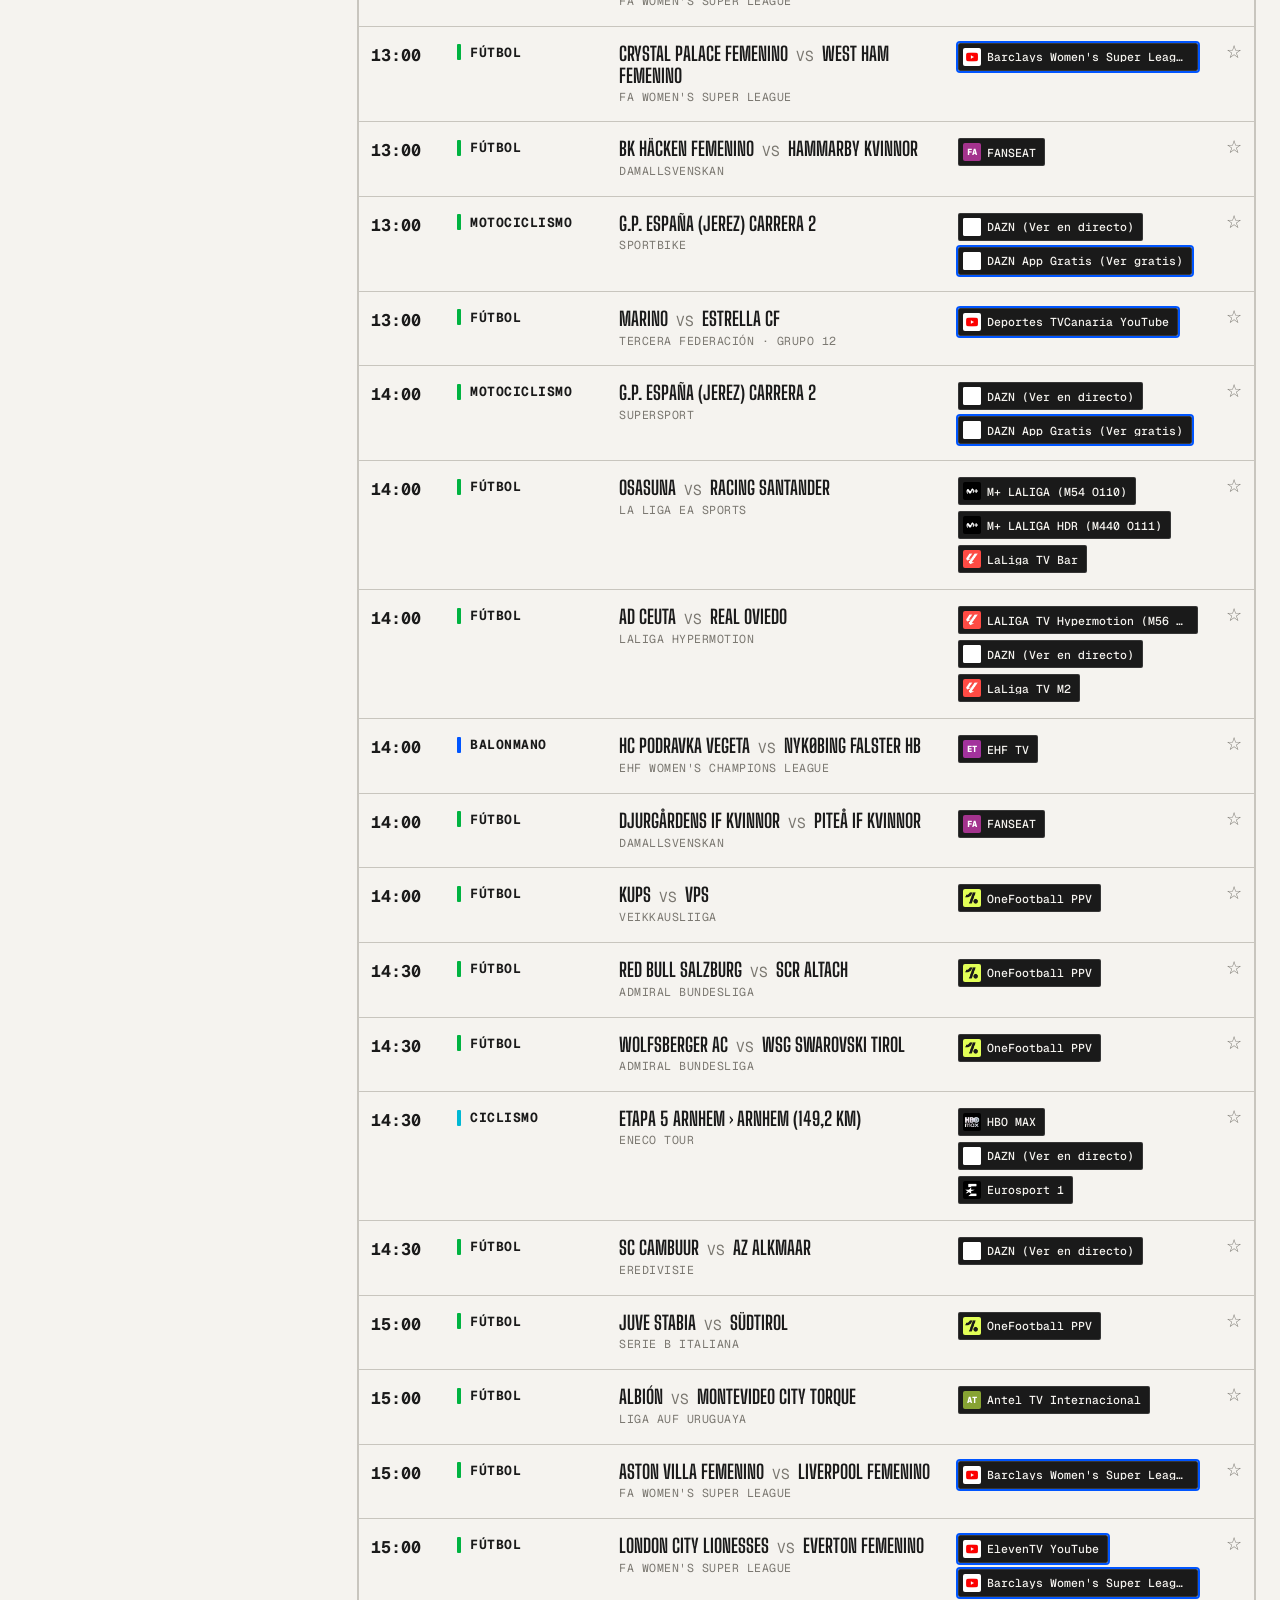
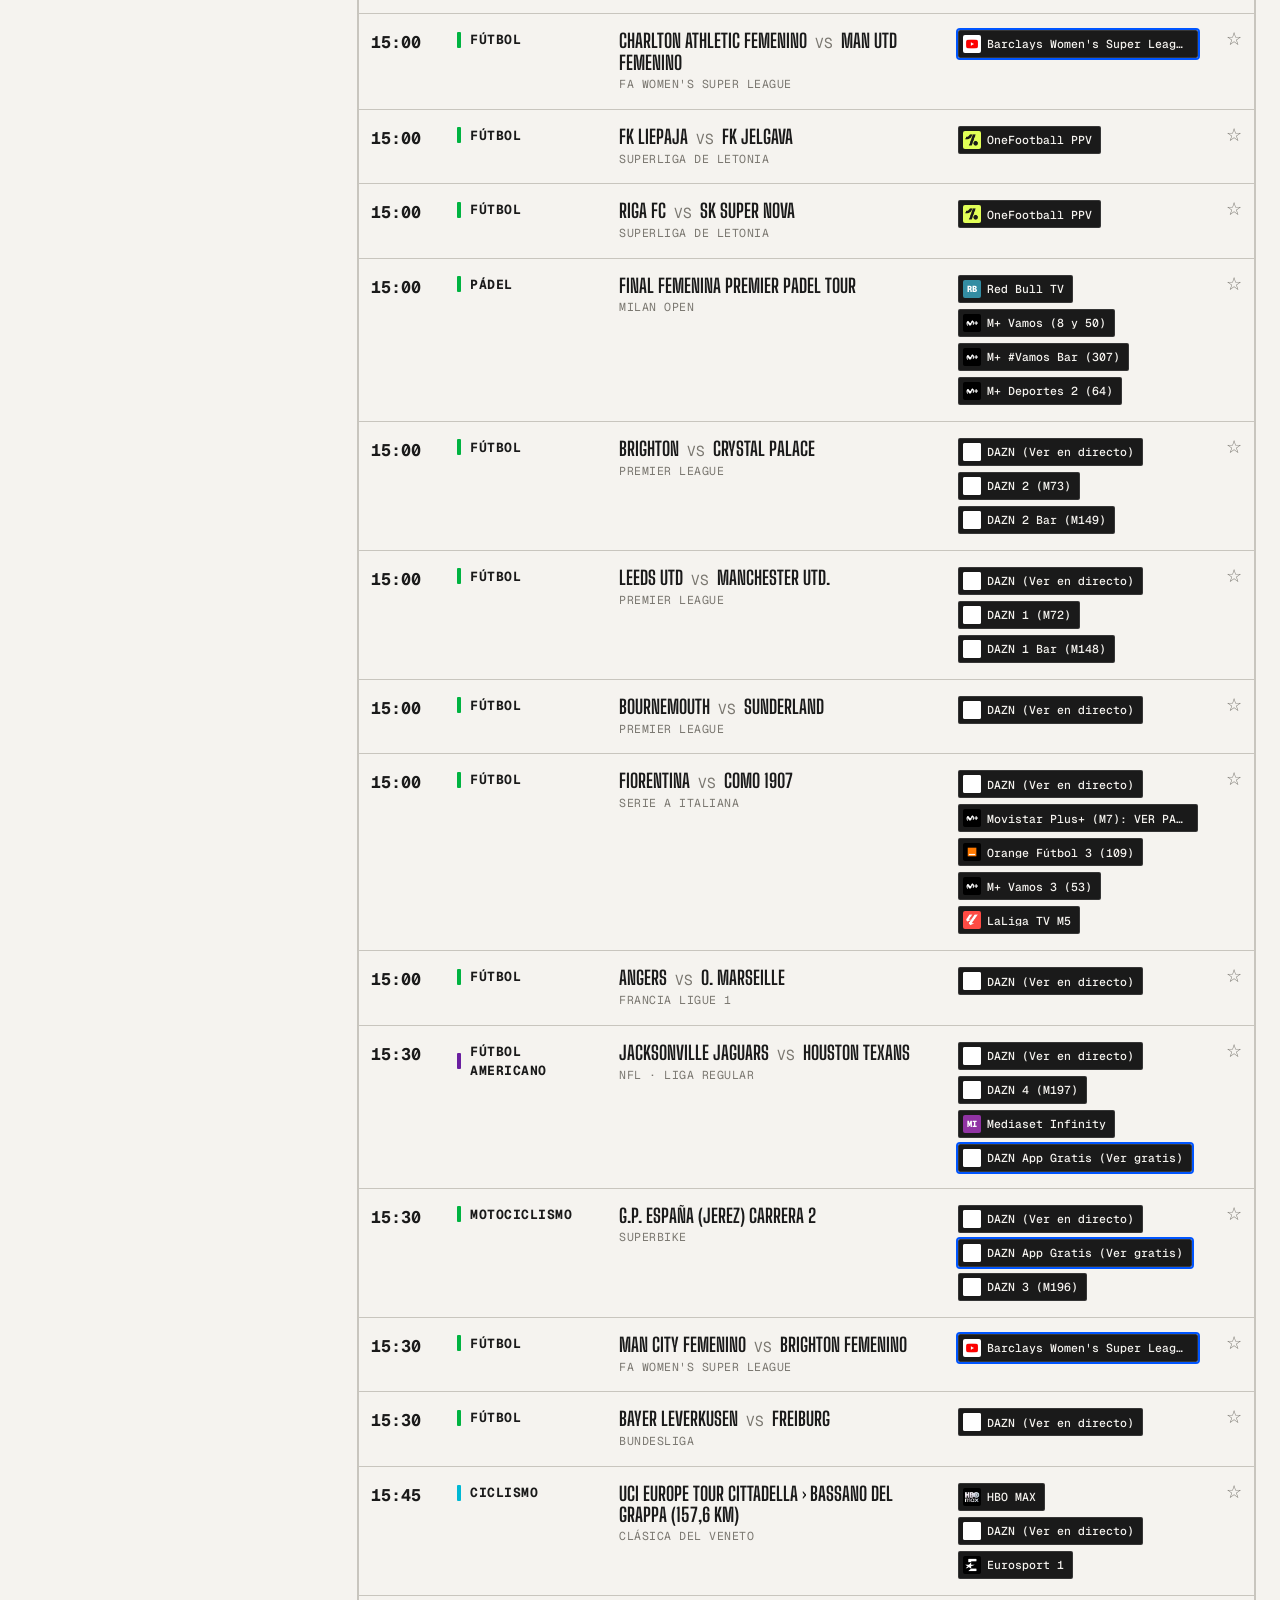
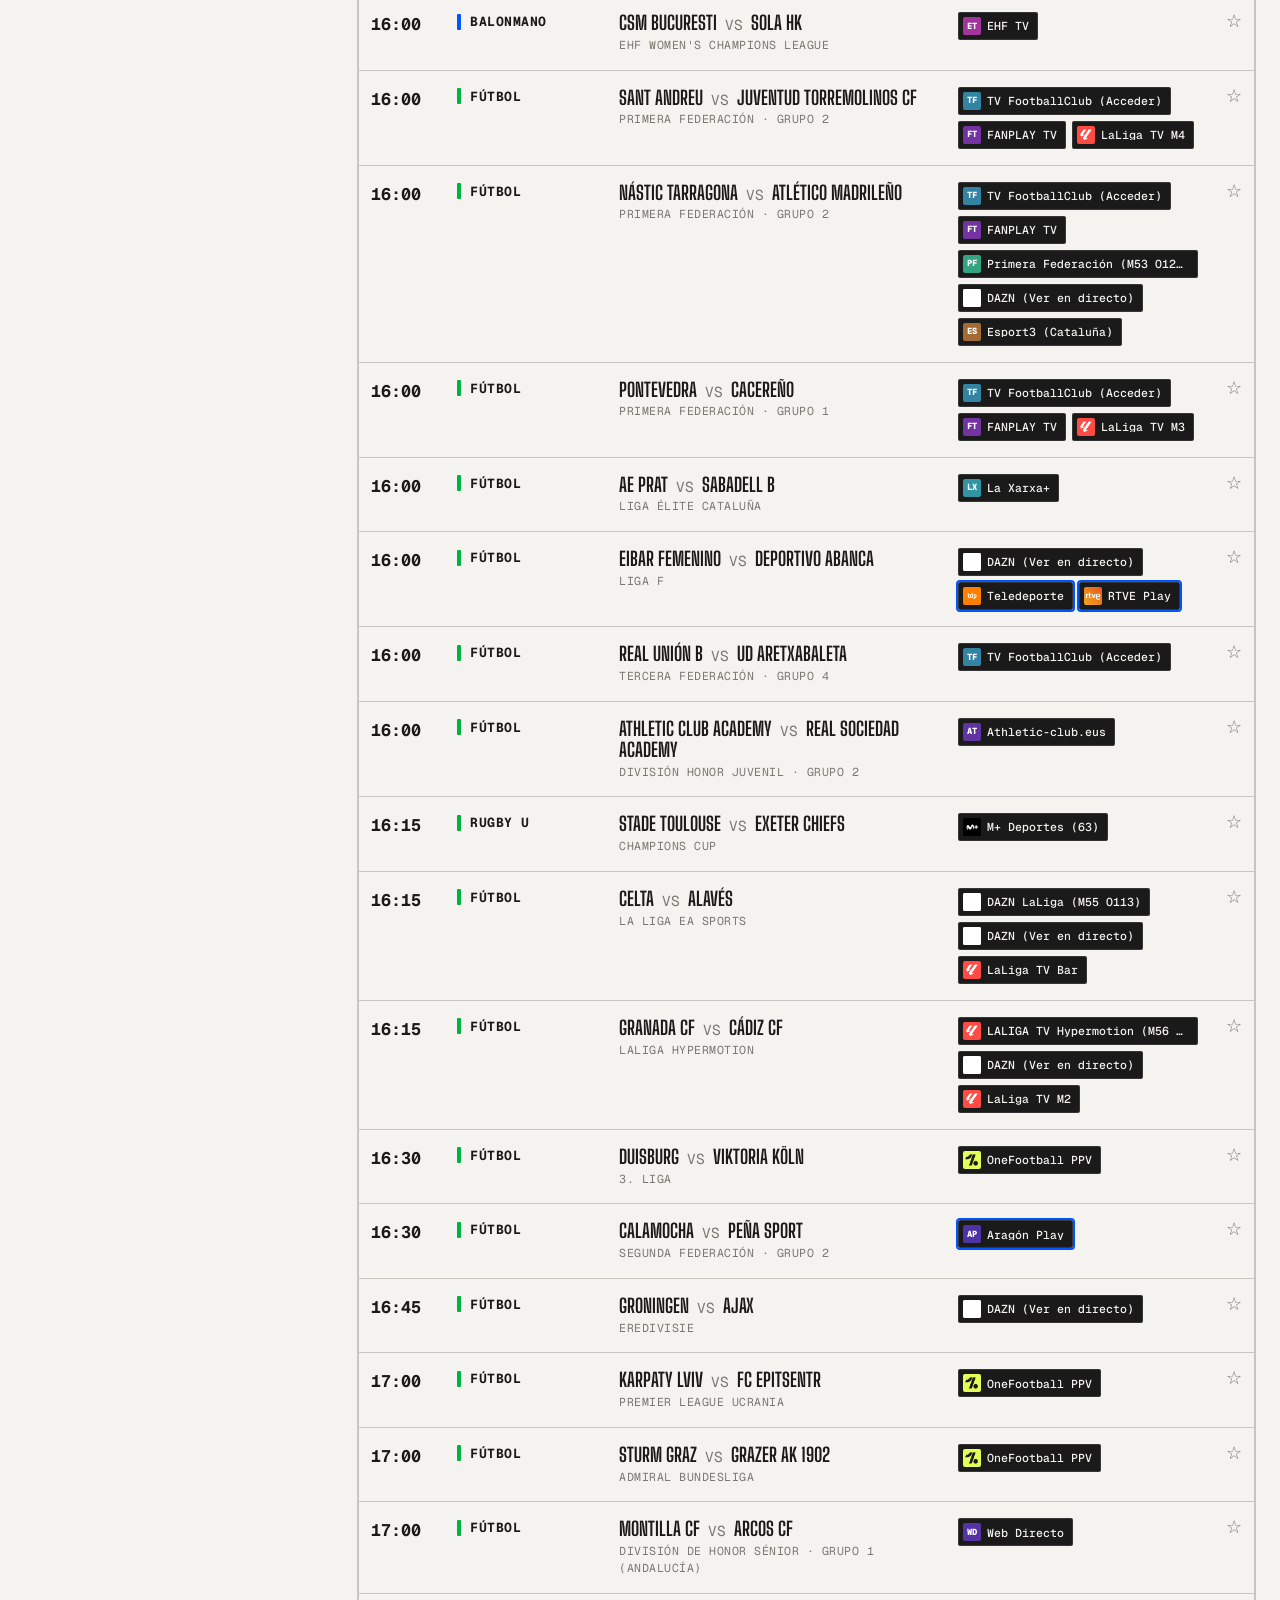
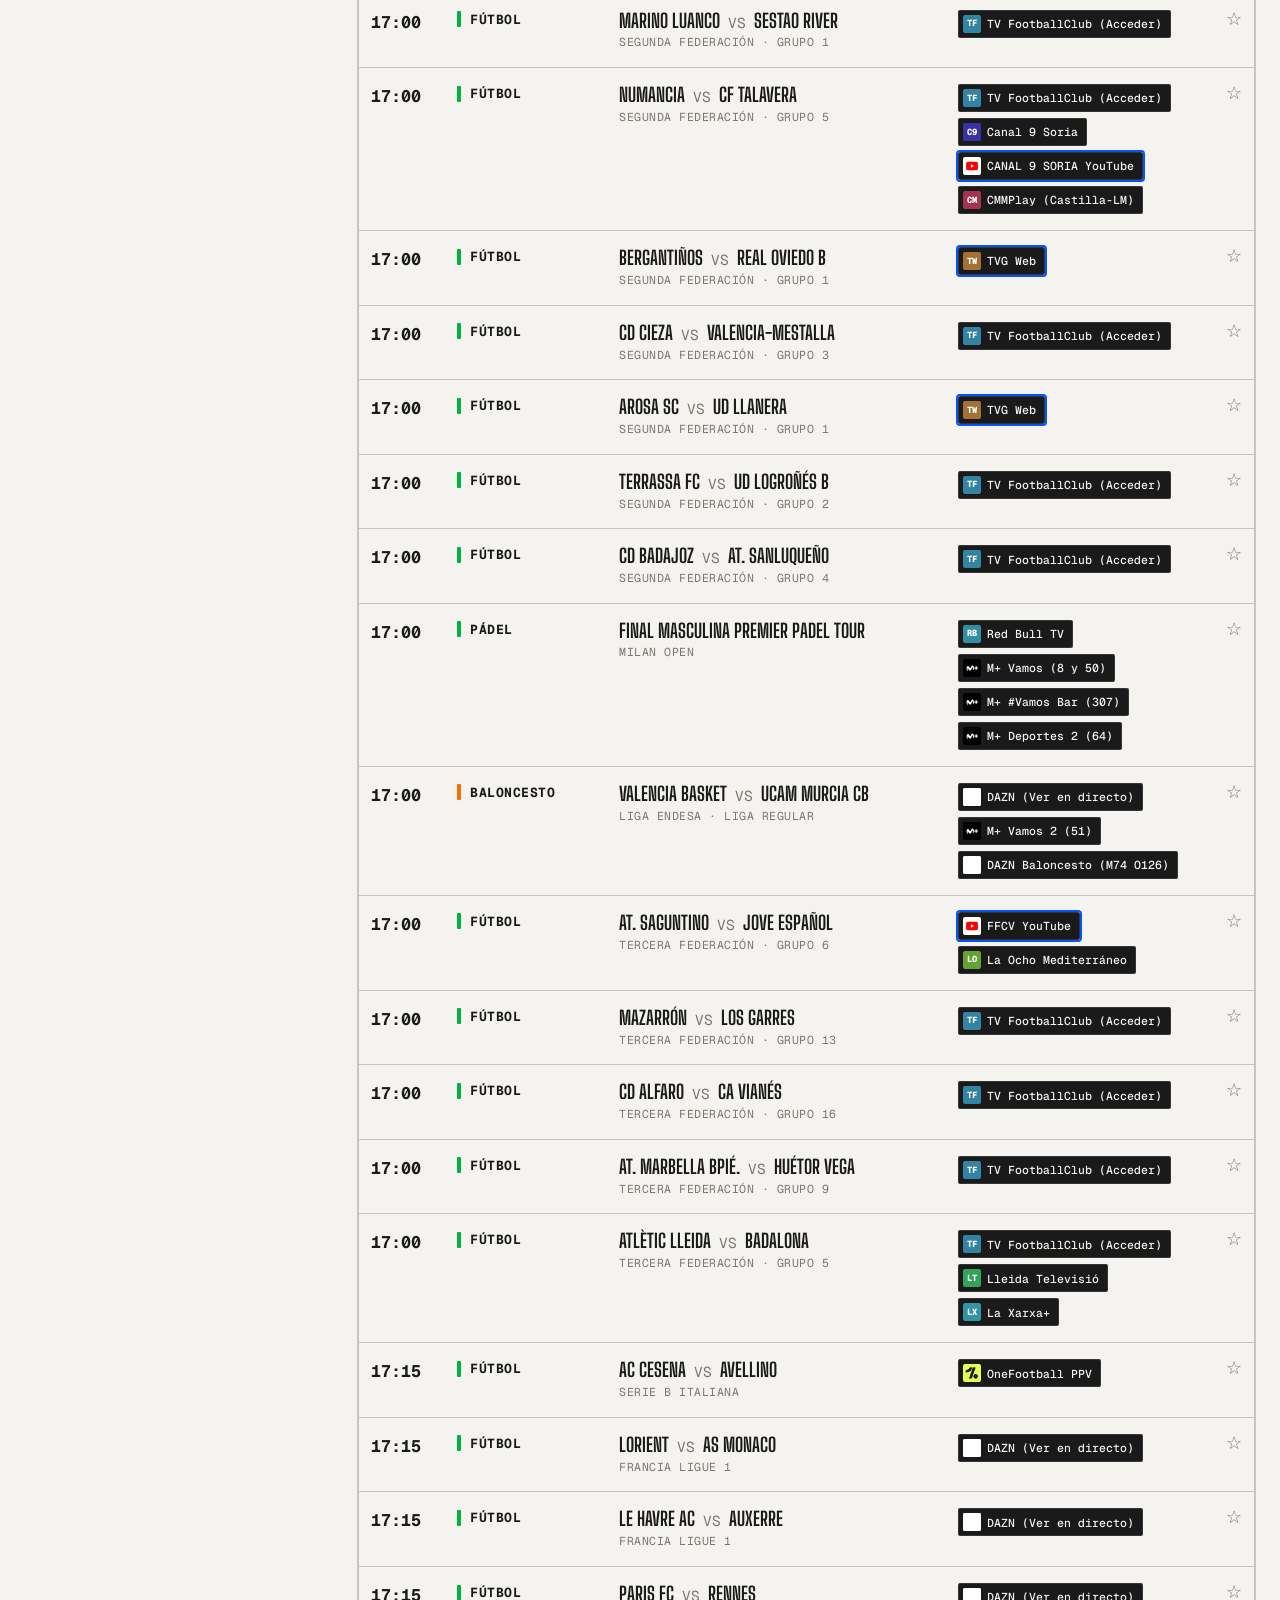
==== commit 54b7e5c5: "Add files via upload" ====
--- a/index.html
+++ b/index.html
@@ -75,6 +75,16 @@
       <div class="hero-wrap"><div class="hero-track" id="heroTrack"></div></div>
     </section>
 
+    <!-- Disparador: Tu agenda de hoy -->
+    <button class="agenda-cta" id="abrirAgenda" aria-haspopup="dialog">
+      <span class="ag-cta-ico" aria-hidden="true">🗓</span>
+      <span class="ag-cta-txt">
+        <b>Tu agenda de hoy</b>
+        <small>Dinos qué te apetece y te montamos el plan</small>
+      </span>
+      <span class="ag-cta-go">Crear agenda →</span>
+    </button>
+
     <!-- Listado con pestañas -->
     <section>
       <div class="tabs" id="tabs"></div>
@@ -167,6 +177,58 @@
   </div>
 </div>
 
+<!-- Modal: Tu agenda de hoy -->
+<div class="modal-overlay" id="agendaOverlay" hidden>
+  <div class="modal" role="dialog" aria-modal="true" aria-labelledby="agTitulo">
+    <div class="modal-head">
+      <h2 id="agTitulo">🗓 Tu agenda de hoy</h2>
+      <button class="modal-close" id="cerrarAgenda" aria-label="Cerrar">✕</button>
+    </div>
+    <div class="modal-body">
+
+      <section class="pref-sec">
+        <h3>① ¿Qué te apetece ver?</h3>
+        <div class="ag-opts" id="agQue" role="group" aria-label="Qué ver">
+          <button type="button" class="ag-opt" data-que="destacado">Lo más destacado</button>
+          <button type="button" class="ag-opt" data-que="favoritos">Mis favoritos</button>
+          <button type="button" class="ag-opt" data-que="deportes">Elegir deportes</button>
+        </div>
+        <div class="ag-sports" id="agSports" hidden></div>
+        <input class="ag-text" id="agTexto" type="search"
+          placeholder="¿Buscas un equipo o evento concreto?">
+        <p class="pref-nota ag-text-nota" id="agTextoNota" hidden>Si escribes algo, buscaremos
+          ese equipo o evento (tiene prioridad sobre la opción de arriba).</p>
+      </section>
+
+      <section class="pref-sec">
+        <h3>② ¿Dónde lo ves?</h3>
+        <div class="ag-opts" id="agDonde" role="group" aria-label="Dónde">
+          <button type="button" class="ag-opt" data-donde="mias">Mis plataformas</button>
+          <button type="button" class="ag-opt" data-donde="abierto">En abierto</button>
+          <button type="button" class="ag-opt" data-donde="todas">Cualquiera</button>
+        </div>
+      </section>
+
+      <section class="pref-sec">
+        <h3>③ ¿Cuándo?</h3>
+        <div class="ag-opts" id="agCuando" role="group" aria-label="Cuándo">
+          <button type="button" class="ag-opt" data-cuando="dia">A cualquier hora</button>
+          <button type="button" class="ag-opt" data-cuando="tarde">Tarde (15–20 h)</button>
+          <button type="button" class="ag-opt" data-cuando="noche">Noche (20 h +)</button>
+        </div>
+        <label class="switch ag-top"><input type="checkbox" id="agTop"> Sólo lo imprescindible (máx. 5)</label>
+      </section>
+
+      <div class="ag-actions">
+        <button class="btn btn-act" id="agGenerar">✨ Crear mi agenda</button>
+      </div>
+
+      <div class="ag-result" id="agResult" hidden></div>
+
+    </div>
+  </div>
+</div>
+
 <div class="toast" id="toast" role="status" aria-live="polite"></div>
 
 <footer class="site-foot">
--- a/css/app.css
+++ b/css/app.css
@@ -96,7 +96,7 @@
   .hero-track{display:flex;overflow-x:auto;scroll-snap-type:x mandatory;gap:14px;scrollbar-width:none}
   .hero-track::-webkit-scrollbar{display:none}
   .hero{position:relative;flex:0 0 100%;scroll-snap-align:center;display:grid;grid-template-columns:1fr minmax(0,46%);
-    background:#edeae4;color:#1a1a1a;border:2px solid #1a1a1a;border-radius:var(--radius);
+    background:var(--surface);color:var(--ink);border:2px solid var(--line);border-radius:var(--radius);
     overflow:hidden;min-height:250px}
   /* Barra de acento a la izquierda (azul arriba, amarillo abajo), como en el Figma. */
   .hero::before{content:"";position:absolute;left:0;top:0;bottom:0;width:8px;z-index:2;
@@ -105,14 +105,22 @@
   .hero-tagrow{display:flex;align-items:center;gap:10px;flex-wrap:wrap}
   .hero-tag{font-family:var(--f-mono);font-weight:700;font-size:.7rem;text-transform:uppercase;letter-spacing:1px;
     background:#ffd600;color:#1a1a1a;padding:3px 9px;border-radius:var(--radius)}
-  .hero-comp{font-family:var(--f-mono);font-size:.72rem;color:#7a7770;text-transform:uppercase;letter-spacing:1px}
-  .hero-ev{font-family:var(--f-display);font-weight:900;font-size:2rem;line-height:1;text-transform:uppercase;margin:2px 0}
+  .hero-comp{font-family:var(--f-mono);font-size:.72rem;color:var(--muted);text-transform:uppercase;letter-spacing:1px}
+  .hero-ev{font-family:var(--f-display);font-weight:900;font-size:2rem;line-height:1;text-transform:uppercase;margin:2px 0;color:var(--ink)}
   .hero-time{align-self:flex-start;font-family:var(--f-mono);font-weight:700;font-size:1rem;
     background:#1a1a1a;color:#ffd600;padding:4px 10px;border-radius:var(--radius)}
-  .hero-canal{font-family:var(--f-mono);font-weight:700;font-size:.78rem;color:#0055ff;text-transform:uppercase;letter-spacing:.5px}
-  .hero-media{position:relative;background:#edeae4;
+  .hero-canal{font-family:var(--f-mono);font-weight:700;font-size:.78rem;color:var(--accent);text-transform:uppercase;letter-spacing:.5px}
+  .hero-media{position:relative;background:var(--surface);
     display:flex;align-items:center;justify-content:center;overflow:hidden}
   .hero-illu{width:100%;height:100%;object-fit:cover;object-position:center;display:block}
+  /* Ilustración: versión clara u oscura según el tema. */
+  .hero-illu.dark{display:none}
+  @media (prefers-color-scheme: dark){
+    :root:not([data-tema="claro"]) .hero-illu.light{display:none}
+    :root:not([data-tema="claro"]) .hero-illu.dark{display:block}
+  }
+  :root[data-tema="oscuro"] .hero-illu.light{display:none}
+  :root[data-tema="oscuro"] .hero-illu.dark{display:block}
   .hero-dots{display:flex;gap:7px}
   .hero-dots i{width:9px;height:9px;border:2px solid var(--line);background:transparent;cursor:pointer}
   .hero-dots i.on{background:var(--accent);border-color:var(--accent)}
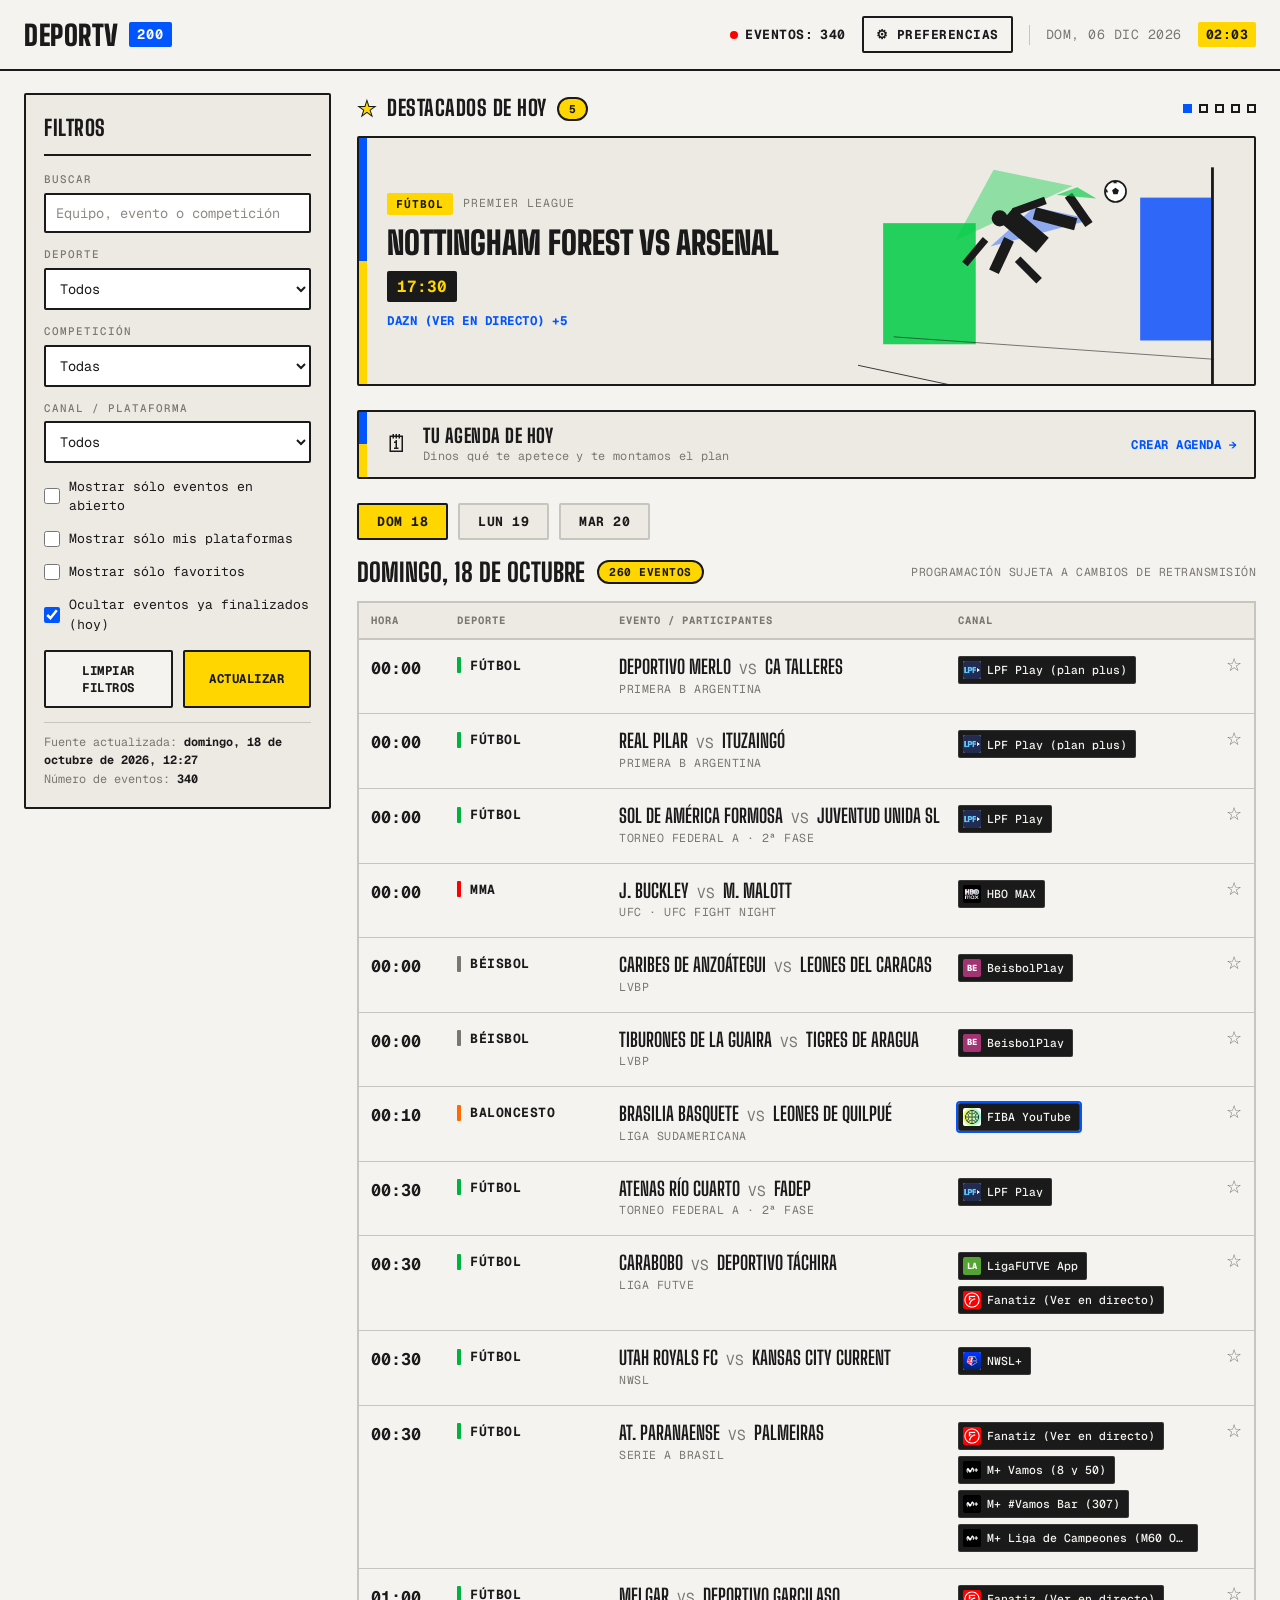
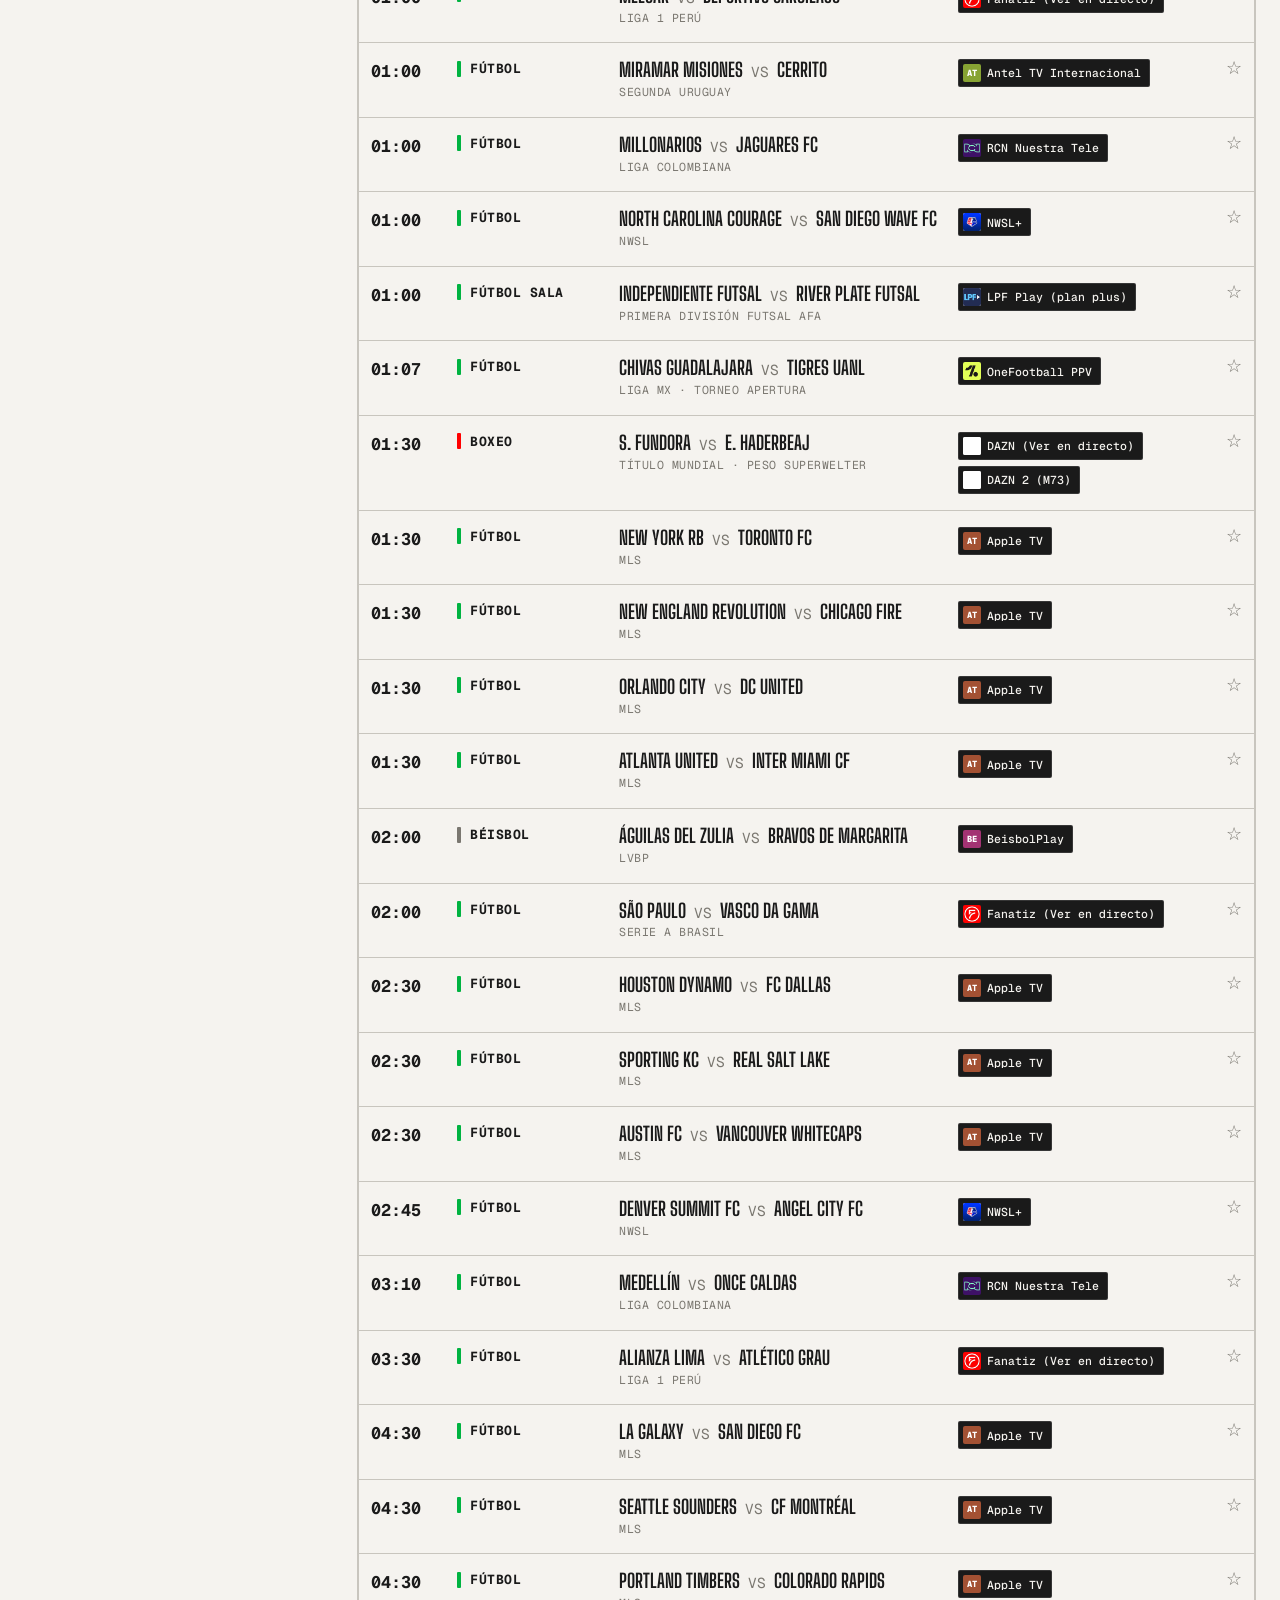
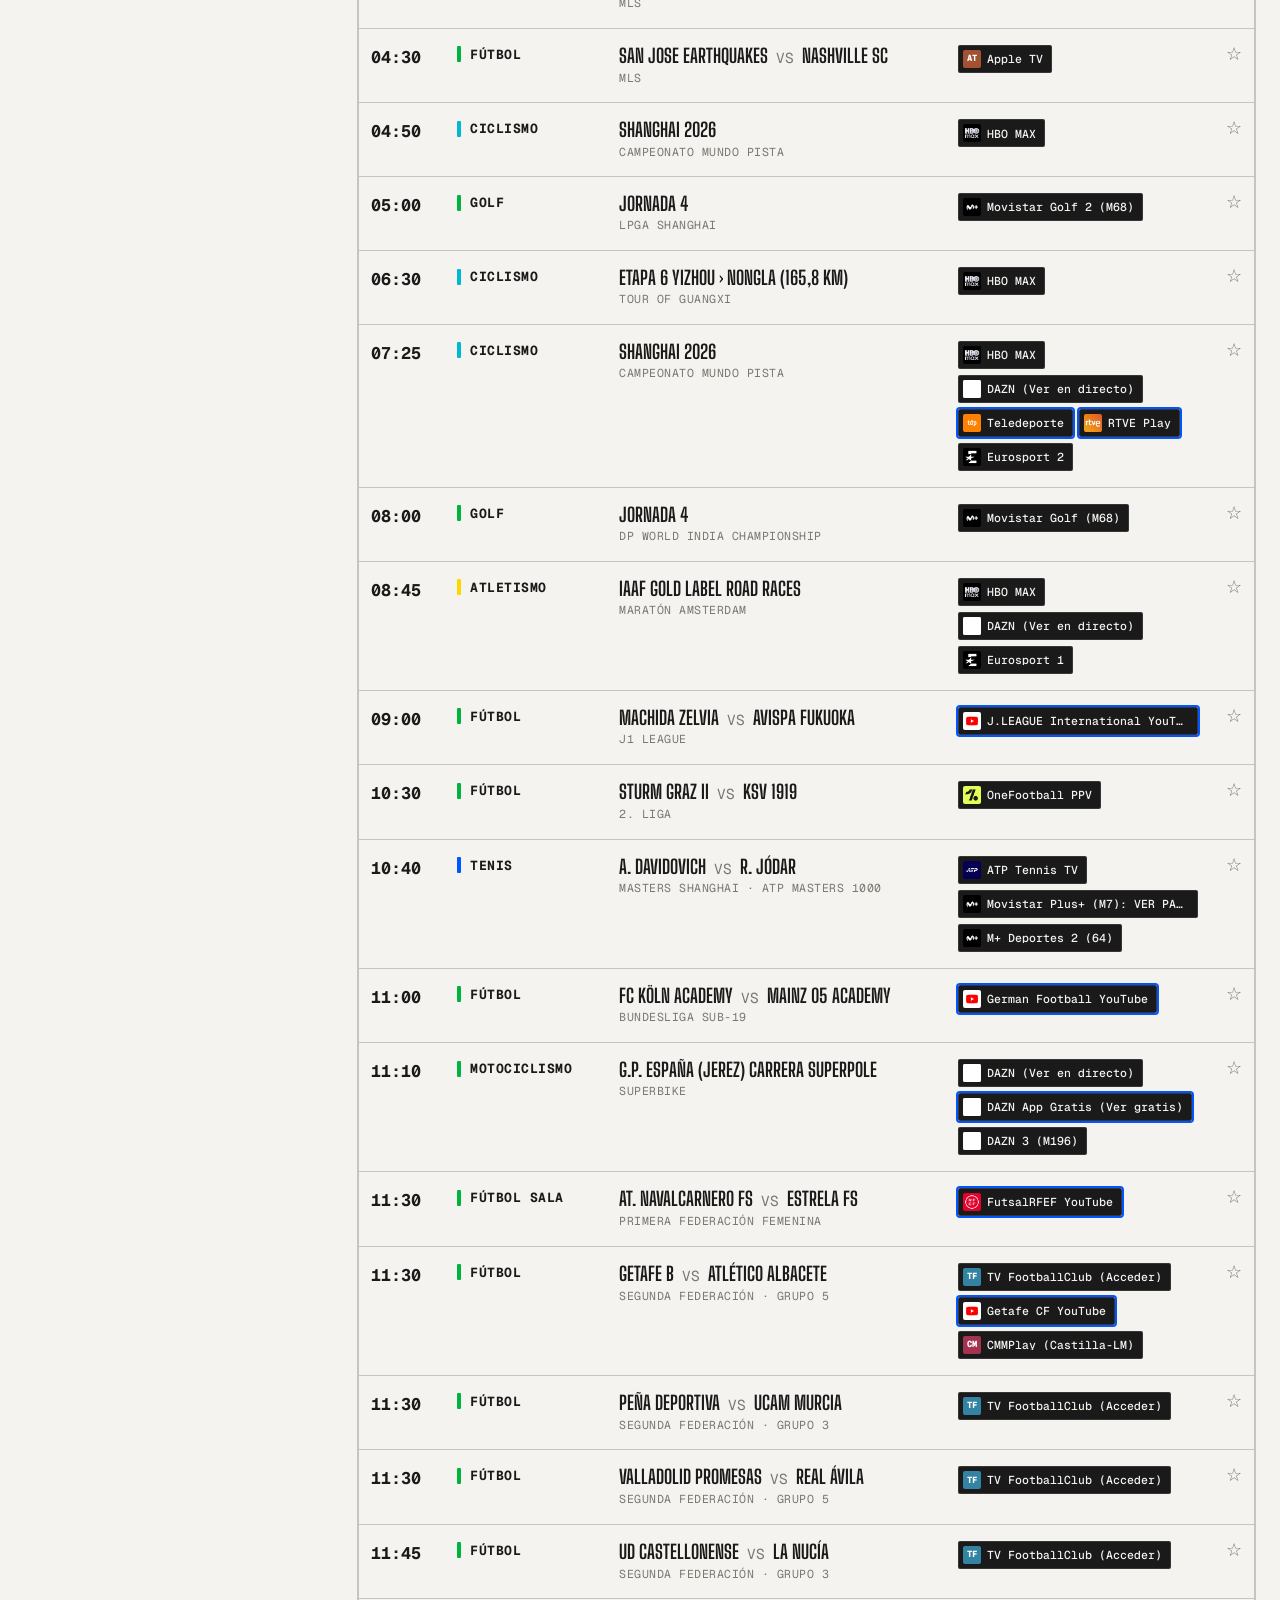
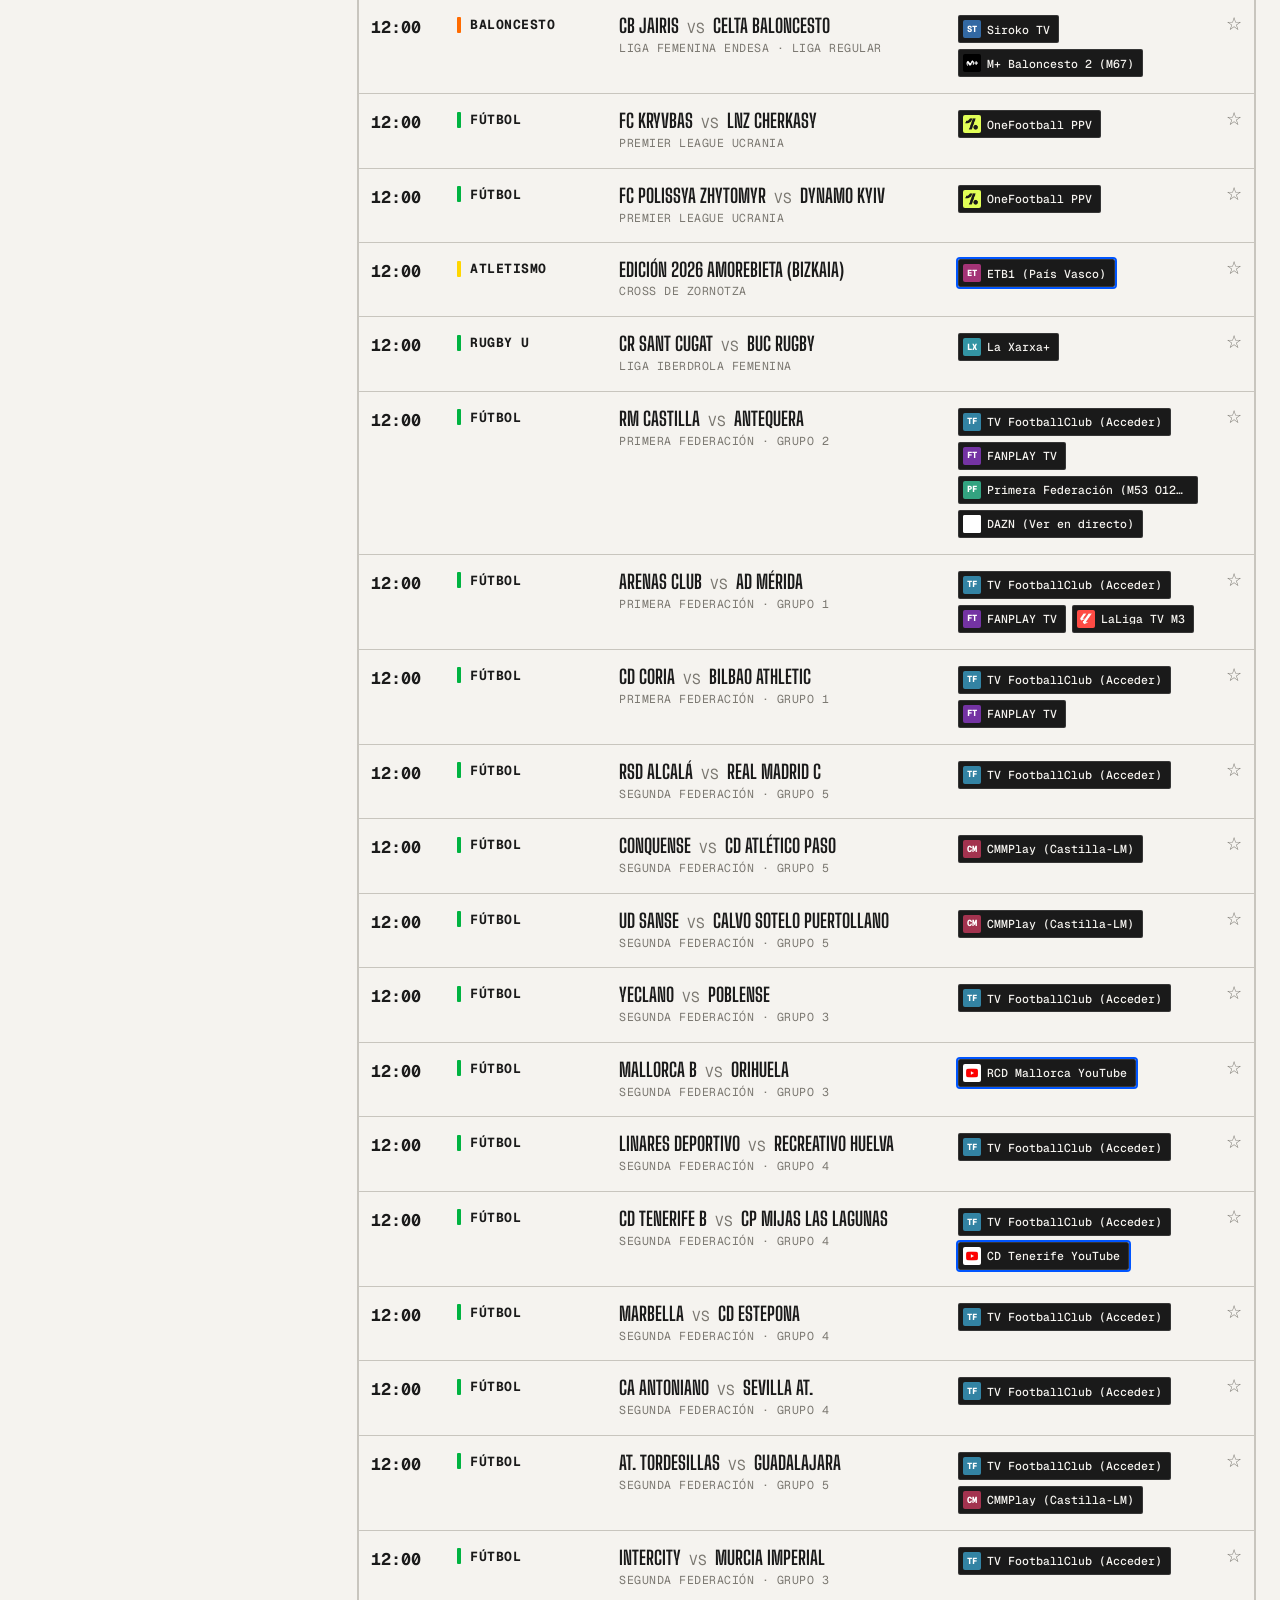
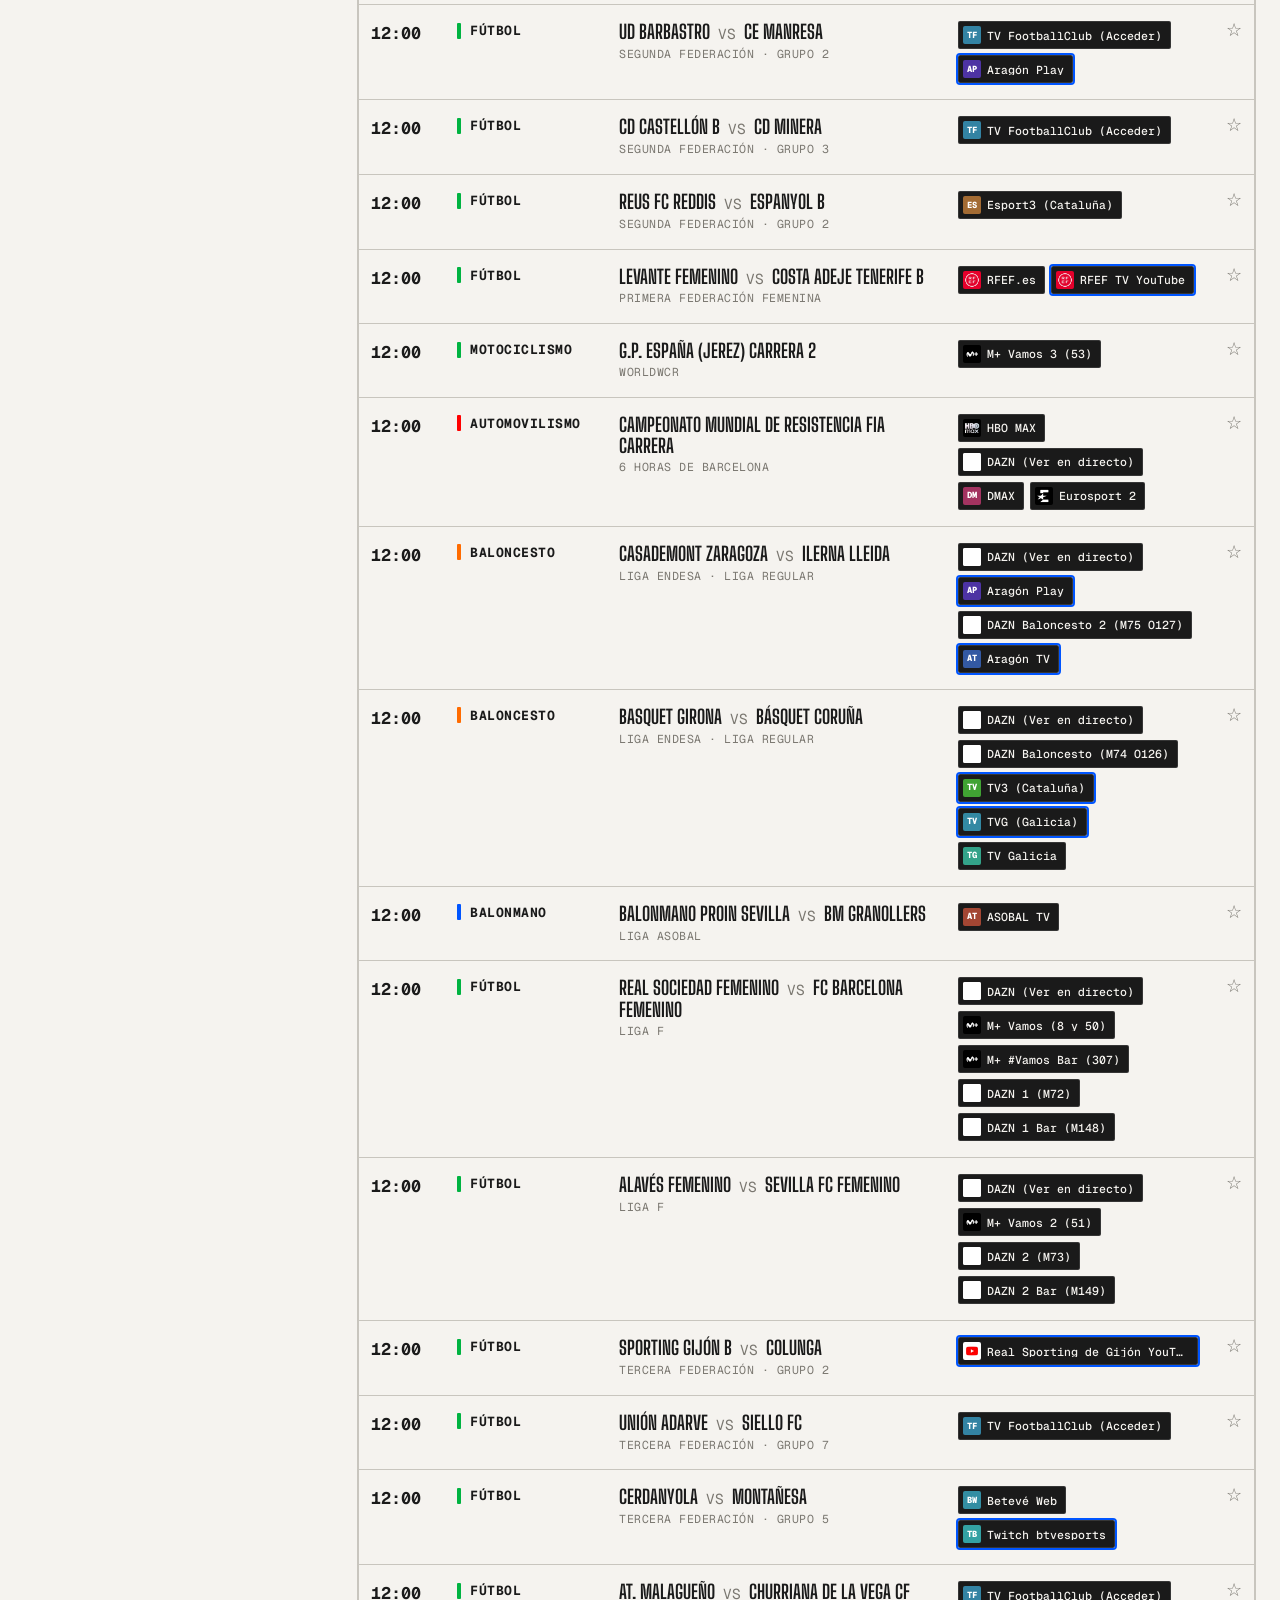
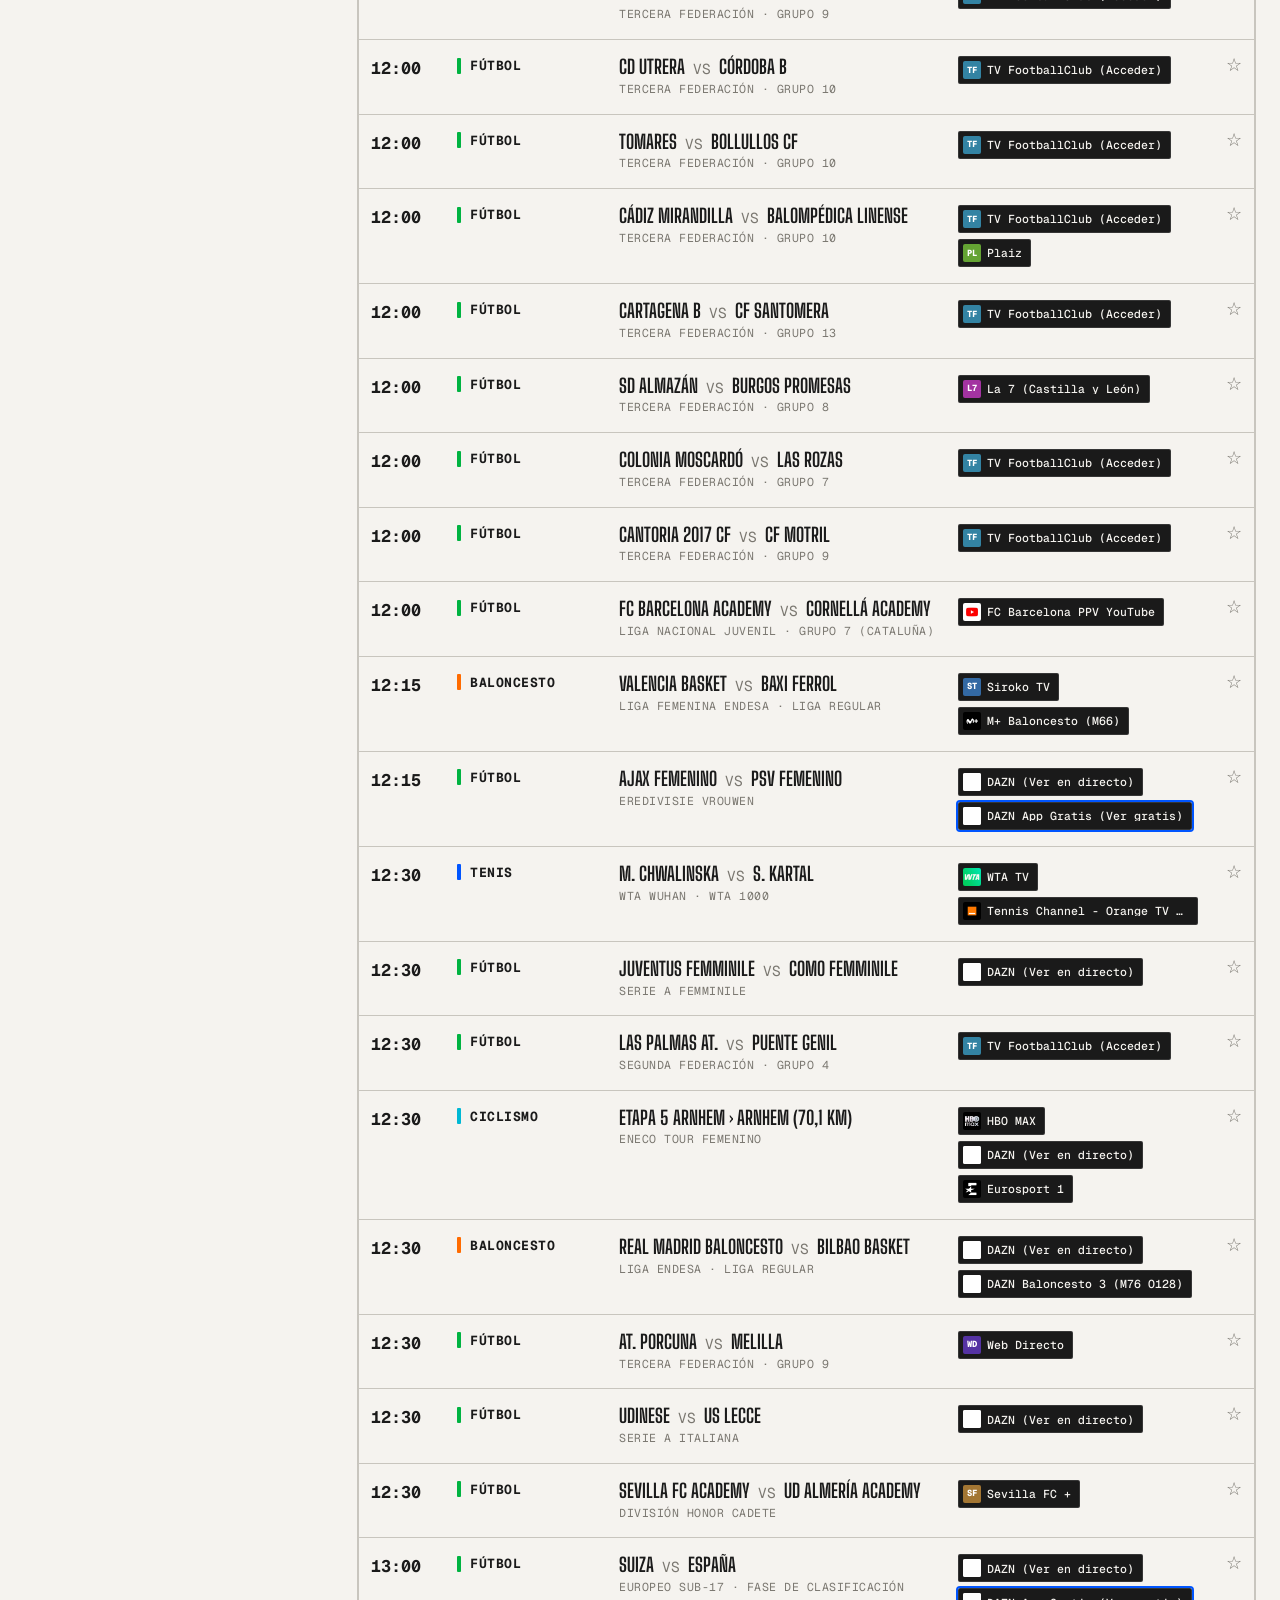
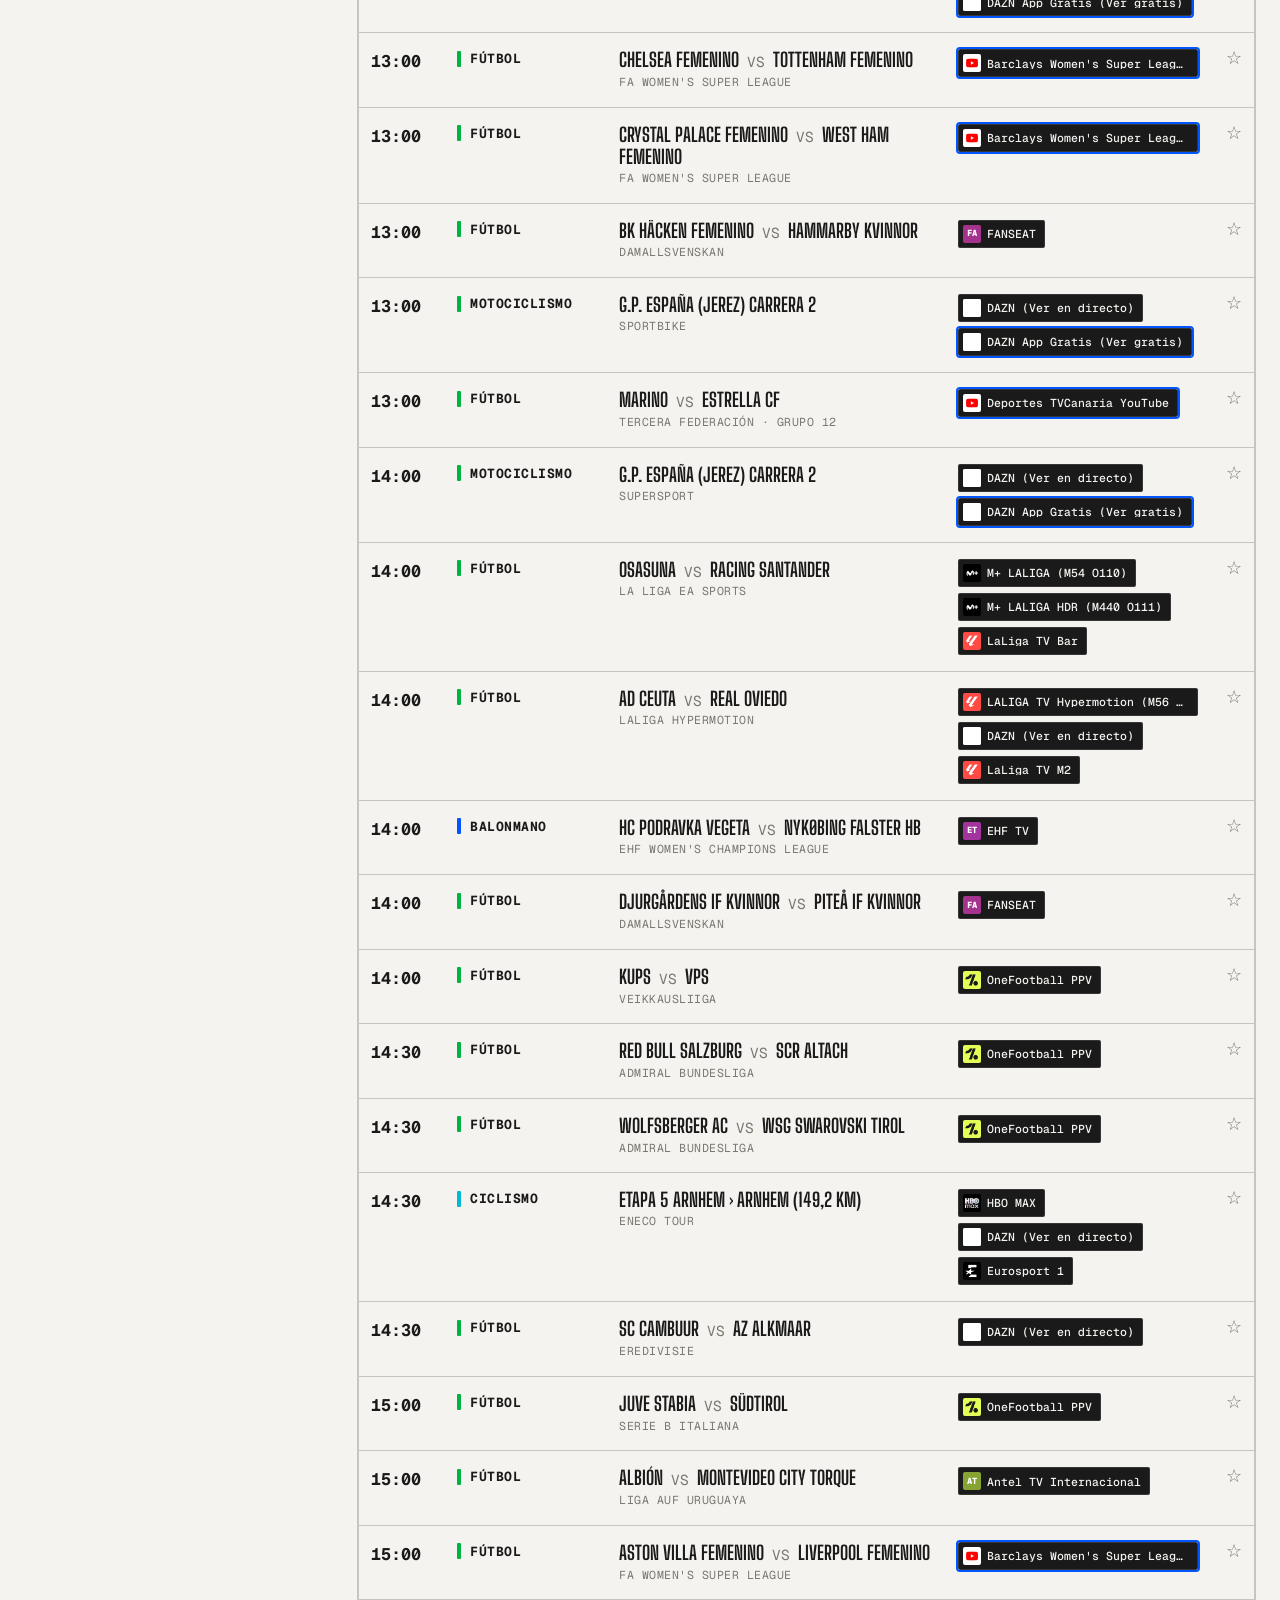
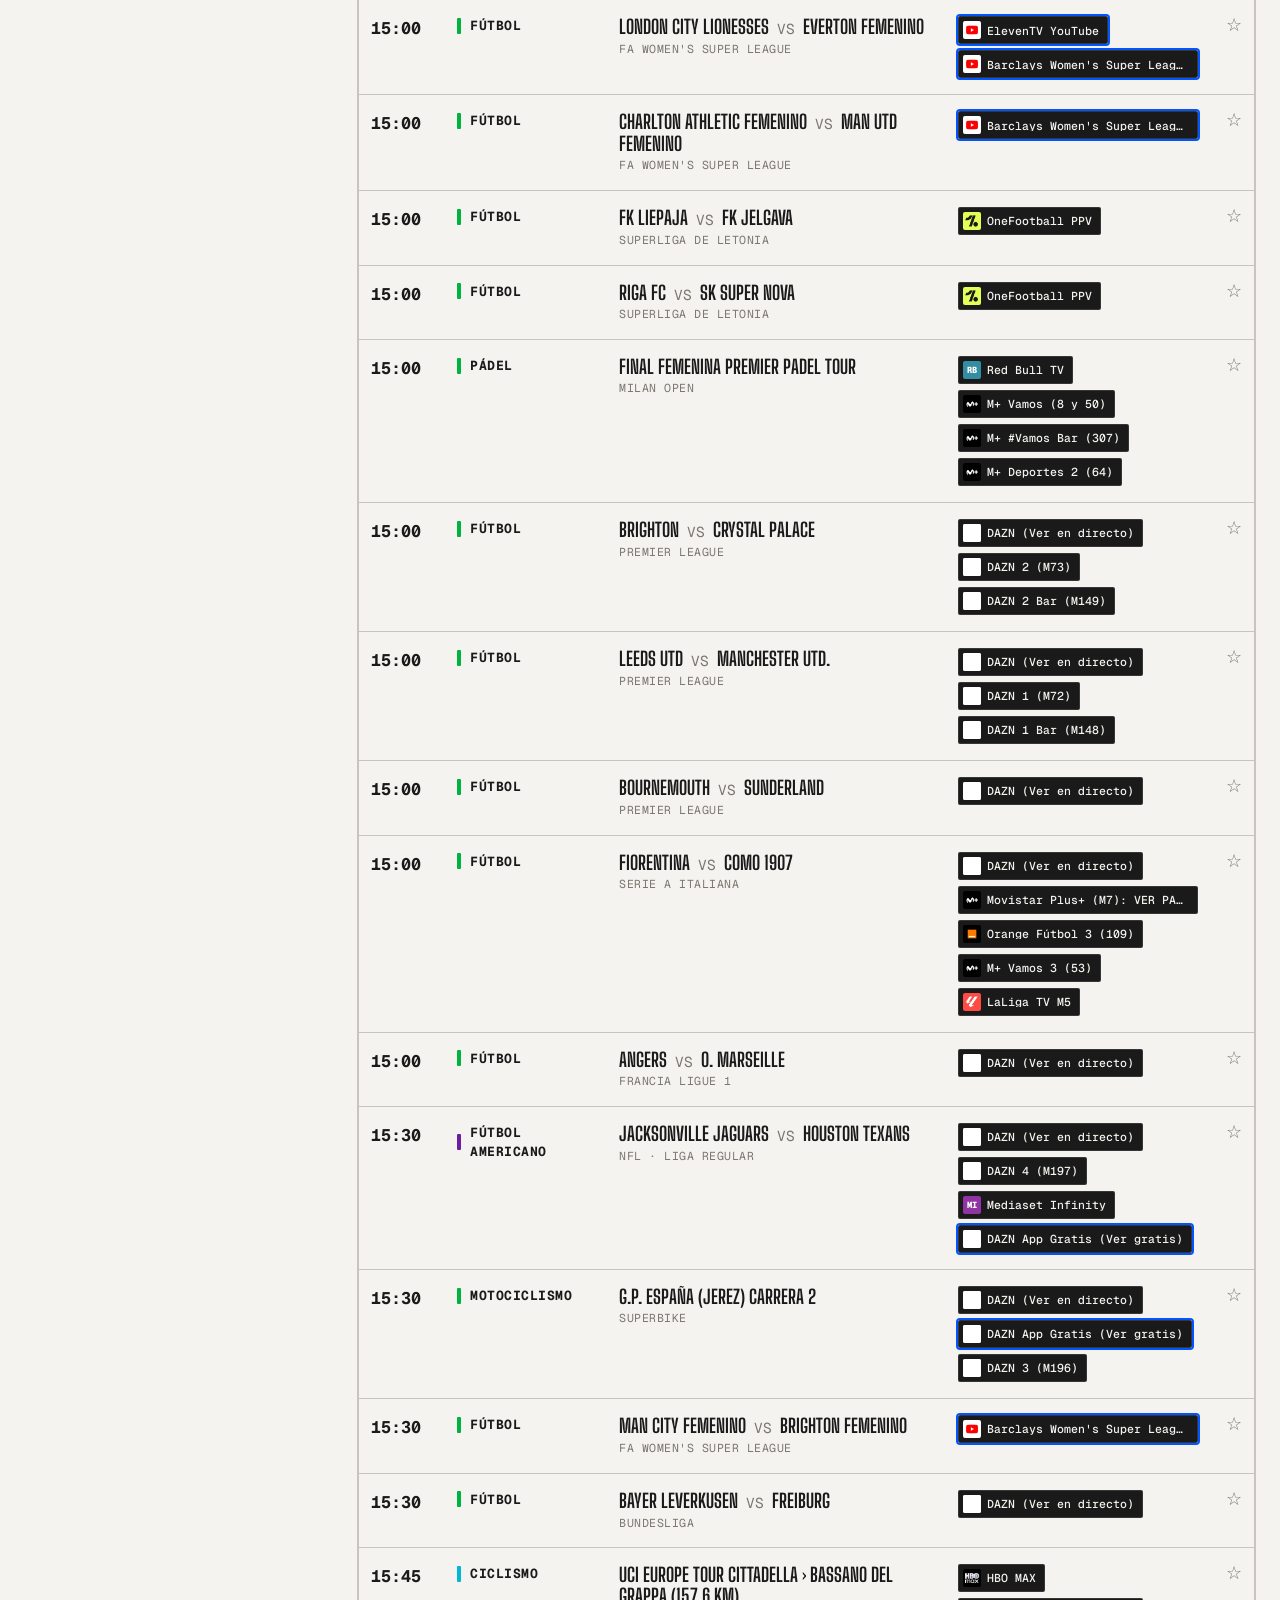
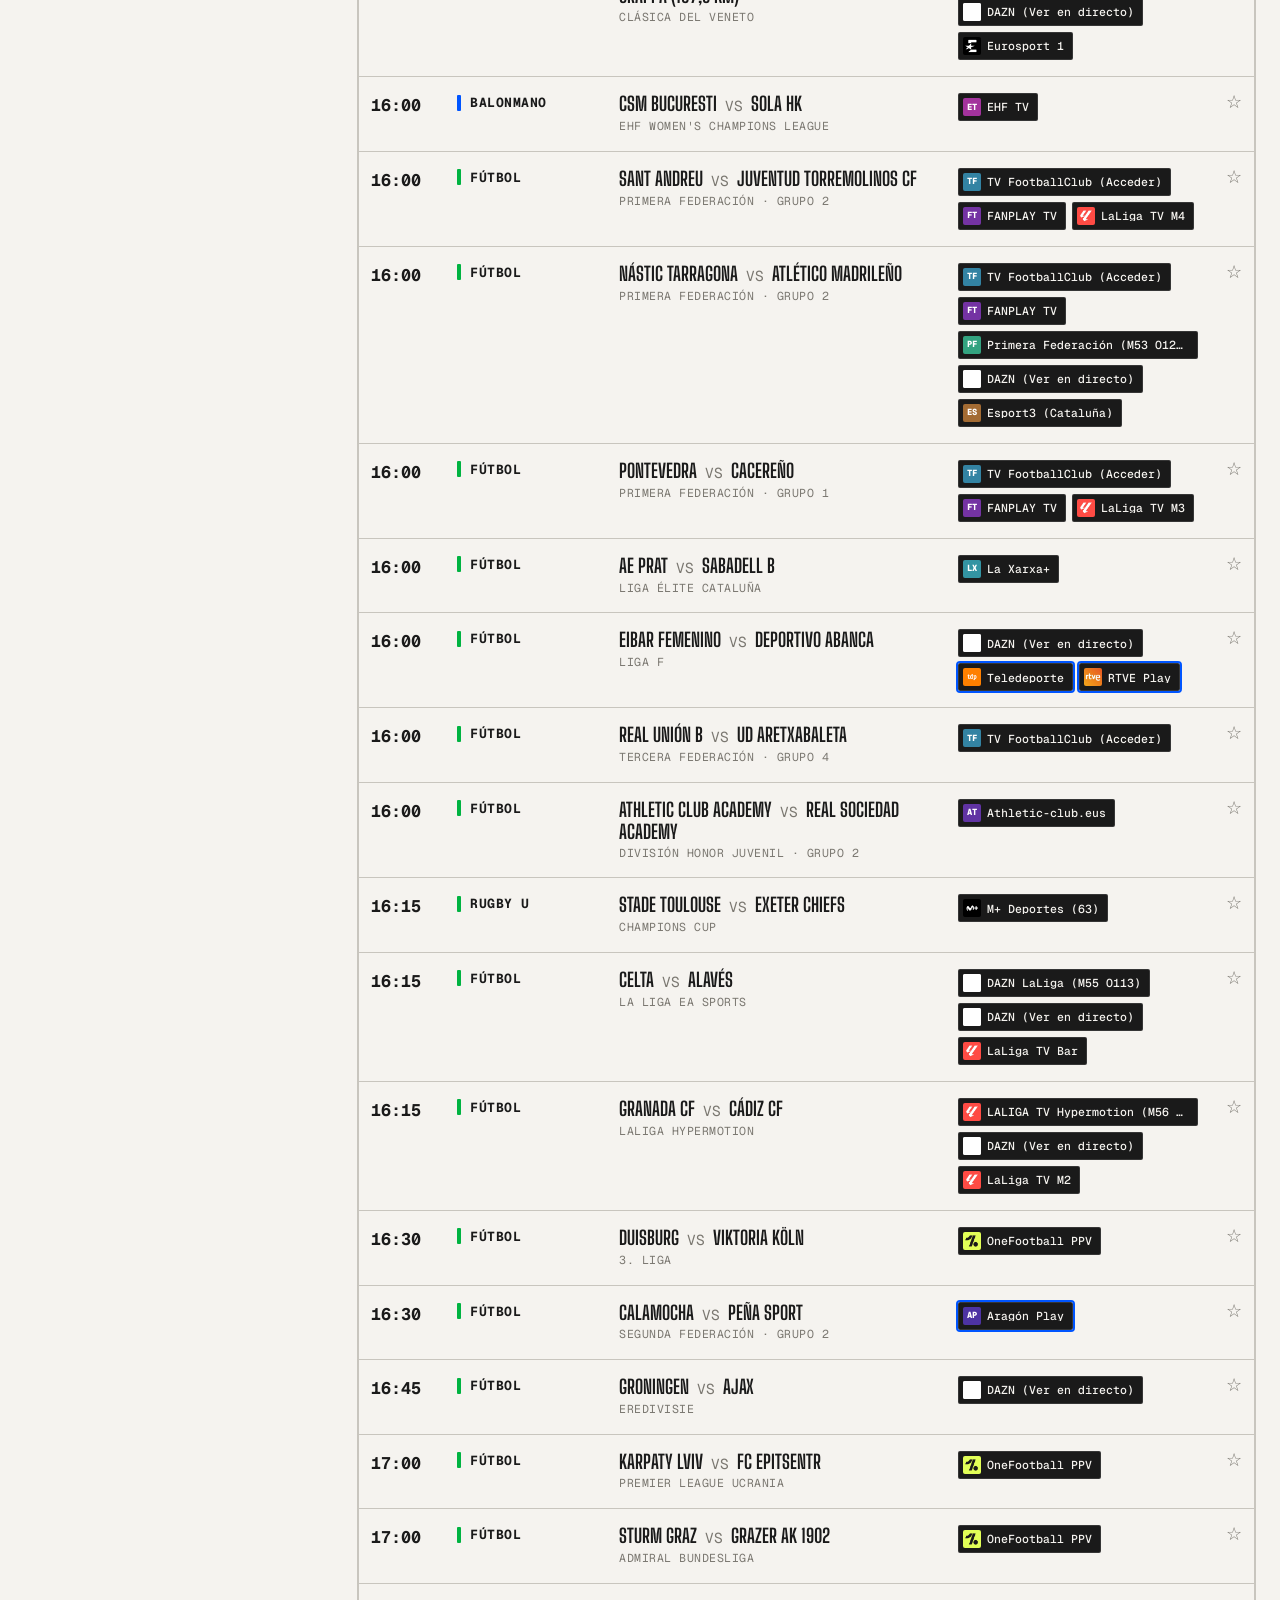
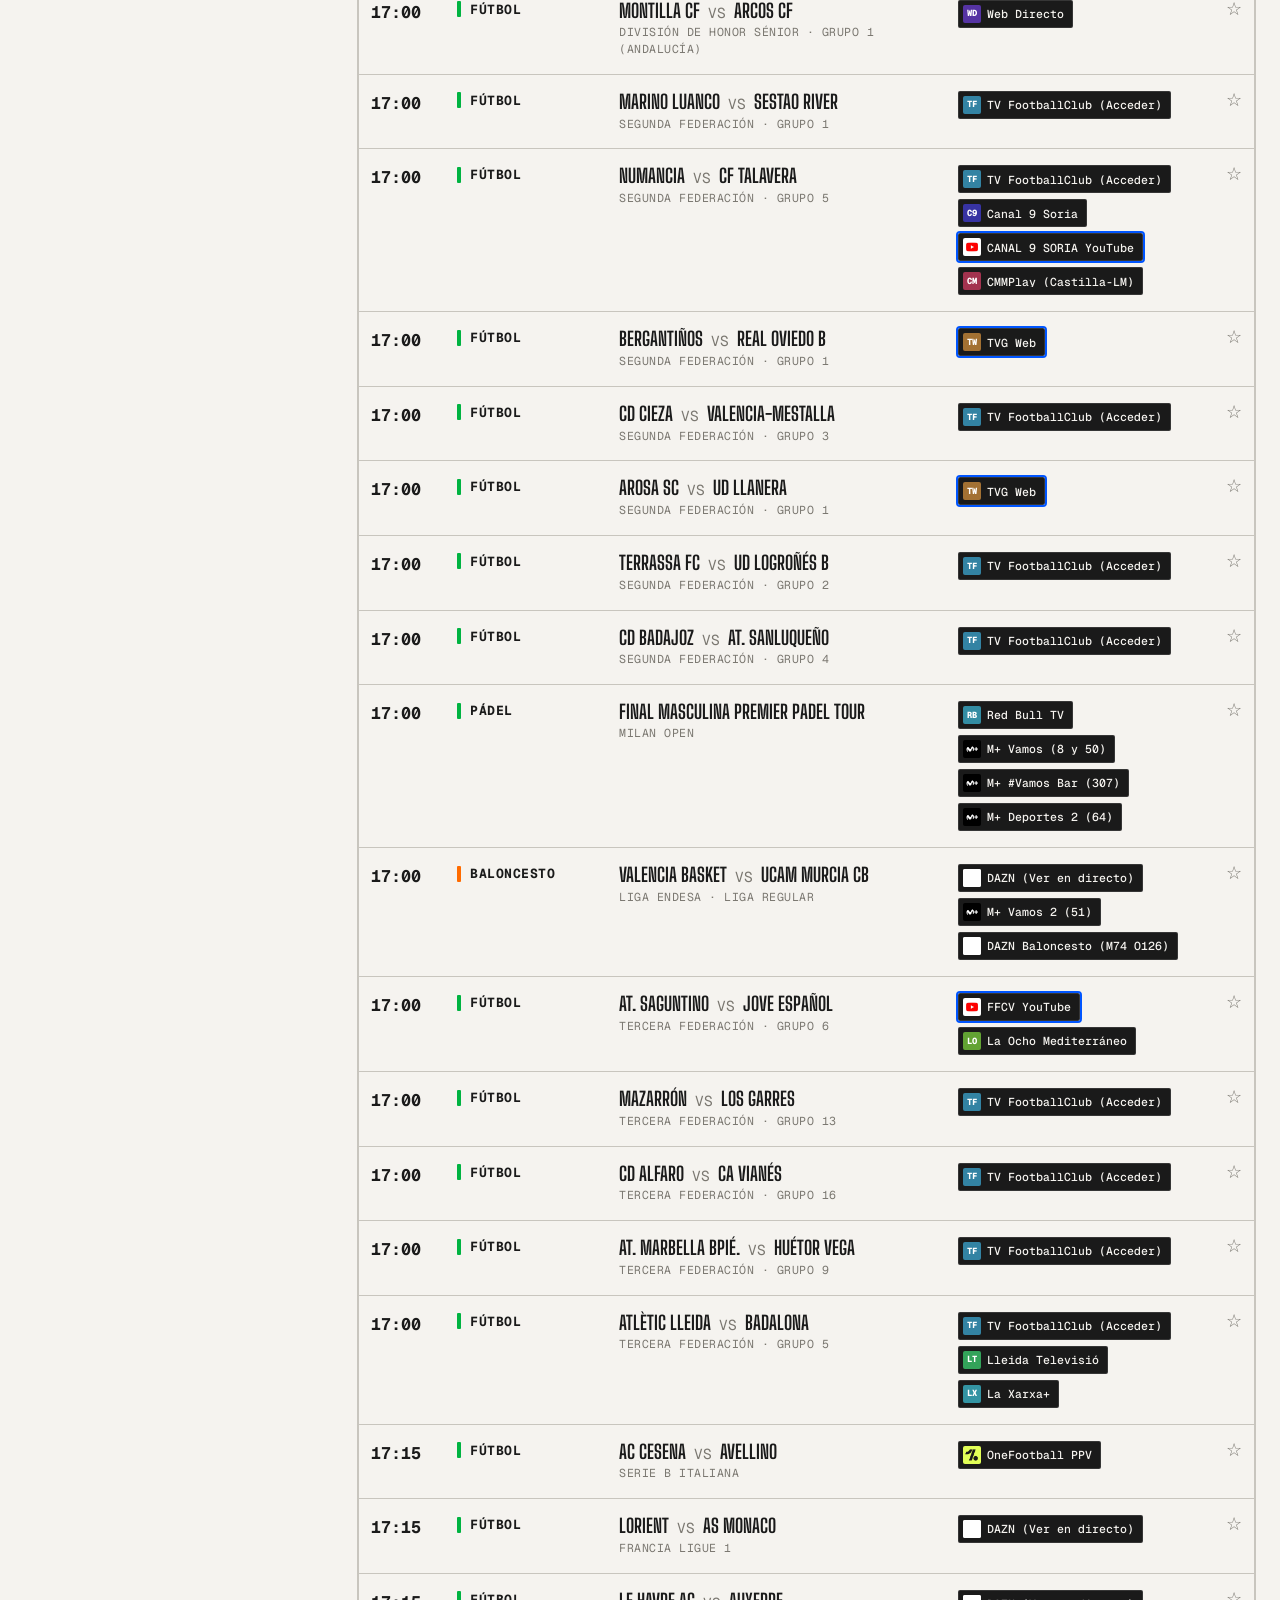
==== commit 46999799: "Add files via upload" ====
--- a/index.html
+++ b/index.html
@@ -196,8 +196,9 @@
         <div class="ag-sports" id="agSports" hidden></div>
         <input class="ag-text" id="agTexto" type="search"
           placeholder="¿Buscas un equipo o evento concreto?">
-        <p class="pref-nota ag-text-nota" id="agTextoNota" hidden>Si escribes algo, buscaremos
-          ese equipo o evento (tiene prioridad sobre la opción de arriba).</p>
+        <p class="pref-nota ag-text-nota" id="agTextoNota" hidden>Lo que escribas se <b>añade
+          siempre</b> a tu agenda, aunque no sea en abierto ni esté en la franja elegida. Separa
+          varios equipos o eventos con comas.</p>
       </section>
 
       <section class="pref-sec">
--- a/css/app.css
+++ b/css/app.css
@@ -239,3 +239,76 @@
   .barcode{width:120px;height:22px;flex:0 0 auto;
     background:repeating-linear-gradient(90deg,var(--ink) 0 2px,transparent 2px 4px,var(--ink) 4px 5px,transparent 5px 9px);}
   .barcode::after{content:"";display:inline-block;width:14px;height:100%;background:var(--yellow)}
+
+  /* ===== Tu agenda de hoy: disparador ===== */
+  .agenda-cta{display:flex;align-items:center;gap:14px;width:100%;text-align:left;cursor:pointer;
+    background:var(--surface);color:var(--ink);border:2px solid var(--line);border-radius:var(--radius);
+    padding:14px 18px;position:relative;overflow:hidden}
+  .agenda-cta::before{content:"";position:absolute;left:0;top:0;bottom:0;width:8px;
+    background:linear-gradient(#0055ff 0 50%, #ffd600 50% 100%)}
+  .agenda-cta:hover{background:var(--yellow);color:var(--on-yellow)}
+  .agenda-cta:hover .ag-cta-txt small,.agenda-cta:hover .ag-cta-go{color:var(--on-yellow)}
+  .ag-cta-ico{font-size:1.5rem;line-height:1;padding-left:8px;flex:0 0 auto}
+  .ag-cta-txt{display:flex;flex-direction:column;gap:2px;min-width:0;flex:1}
+  .ag-cta-txt b{font-family:var(--f-display);font-weight:800;font-size:1.2rem;text-transform:uppercase;letter-spacing:.5px;line-height:1}
+  .ag-cta-txt small{font-family:var(--f-mono);font-size:.74rem;color:var(--muted);letter-spacing:.3px}
+  .ag-cta-go{font-family:var(--f-mono);font-weight:700;font-size:.78rem;text-transform:uppercase;
+    letter-spacing:.5px;color:var(--accent);flex:0 0 auto;white-space:nowrap}
+  @media(max-width:560px){ .ag-cta-go{display:none} }
+
+  /* ===== Tu agenda de hoy: modal ===== */
+  .ag-opts{display:flex;flex-wrap:wrap;gap:8px}
+  .ag-opt{font-family:var(--f-mono);font-weight:700;font-size:.8rem;text-transform:uppercase;letter-spacing:.5px;
+    background:var(--btn);color:var(--ink);border:2px solid var(--line-soft);border-radius:var(--radius);
+    padding:9px 14px;cursor:pointer}
+  .ag-opt:hover{border-color:var(--line)}
+  .ag-opt.on{background:var(--yellow);color:var(--on-yellow);border-color:var(--line)}
+  .ag-opt.dim,.ag-opt:disabled{opacity:.4;cursor:not-allowed}
+  .ag-opt.dim:hover,.ag-opt:disabled:hover{border-color:var(--line-soft)}
+  .ag-sports{display:flex;flex-wrap:wrap;gap:7px;margin-top:10px}
+  .ag-sports[hidden]{display:none}
+  .ag-sport{font-family:var(--f-mono);font-size:.76rem;font-weight:500;background:var(--bg);color:var(--ink);
+    border:2px solid var(--line-soft);border-radius:999px;padding:5px 12px;cursor:pointer}
+  .ag-sport:hover{border-color:var(--line)}
+  .ag-sport.on{background:var(--accent);color:#fff;border-color:var(--accent)}
+  .ag-text{margin-top:12px}
+  .ag-text-nota{margin:6px 0 0}
+  .ag-text-nota[hidden]{display:none}
+  .ag-top{margin-top:12px}
+  .ag-actions{padding:16px 0 4px}
+  .ag-actions .btn-act{flex:none;width:100%;padding:13px;font-size:.9rem}
+
+  /* ===== Tu agenda de hoy: resultado ===== */
+  .ag-result{margin-top:4px}
+  .ag-result[hidden]{display:none}
+  .ag-result-head{font-family:var(--f-mono);font-size:.78rem;text-transform:uppercase;letter-spacing:.5px;
+    color:var(--muted);margin:6px 0 10px}
+  .ag-result-head b{color:var(--ink);font-size:1rem}
+  .ag-aviso{font-size:.85rem;line-height:1.5;background:var(--bg);border:2px solid var(--line-soft);
+    border-left:4px solid var(--orange);border-radius:var(--radius);padding:12px 14px;margin:6px 0 12px}
+  .ag-aviso.solo{border-left-color:var(--accent)}
+  .ag-aviso b{color:var(--ink)}
+  .ag-list{list-style:none;margin:0;padding:0;border:2px solid var(--line-soft);border-radius:var(--radius)}
+  .ag-item{display:grid;grid-template-columns:58px 1fr auto;gap:12px;align-items:start;
+    padding:13px 14px;border-bottom:1px solid var(--line-soft)}
+  .ag-item:last-child{border-bottom:none}
+  .ag-item.clash{background:var(--rowalt)}
+  .ag-h{font-family:var(--f-mono);font-weight:700;font-size:1.05rem}
+  .ag-main{min-width:0;display:flex;flex-direction:column;gap:3px;overflow-wrap:anywhere}
+  .ag-ev{font-family:var(--f-display);font-weight:700;font-size:1.15rem;line-height:1.1;text-transform:uppercase}
+  .ag-ev .vs{color:var(--muted);font-weight:400;margin:0 4px;font-family:var(--f-mono);font-size:.85rem}
+  .ag-pin{font-family:var(--f-mono);font-weight:700;font-size:.6rem;text-transform:uppercase;letter-spacing:.5px;
+    vertical-align:middle;white-space:nowrap;background:var(--accent);color:#fff;
+    border-radius:999px;padding:2px 8px;margin-left:4px}
+  .ag-sub{font-family:var(--f-mono);font-size:.7rem;color:var(--muted);text-transform:uppercase;letter-spacing:.5px}
+  .ag-clash-note{font-family:var(--f-mono);font-size:.7rem;color:var(--orange);font-weight:700;margin-top:2px}
+  .ag-canales{display:flex;flex-wrap:wrap;gap:6px;justify-content:flex-end;max-width:180px}
+  .ag-canal{display:inline-flex;align-items:center;gap:6px;font-family:var(--f-mono);font-size:.72rem;font-weight:500;
+    background:var(--chip-bg);color:var(--chip-tx);border:1px solid rgba(255,255,255,.12);
+    border-radius:var(--radius);padding:4px 8px 4px 4px;max-width:100%;min-width:0}
+  .ag-canal.mia{outline:2px solid var(--green)}
+  .ag-canal.abierto{outline:2px solid var(--accent)}
+  @media(max-width:560px){
+    .ag-item{grid-template-columns:48px 1fr;gap:6px 10px}
+    .ag-canales{grid-column:2;justify-content:flex-start;max-width:none;margin-top:6px}
+  }
